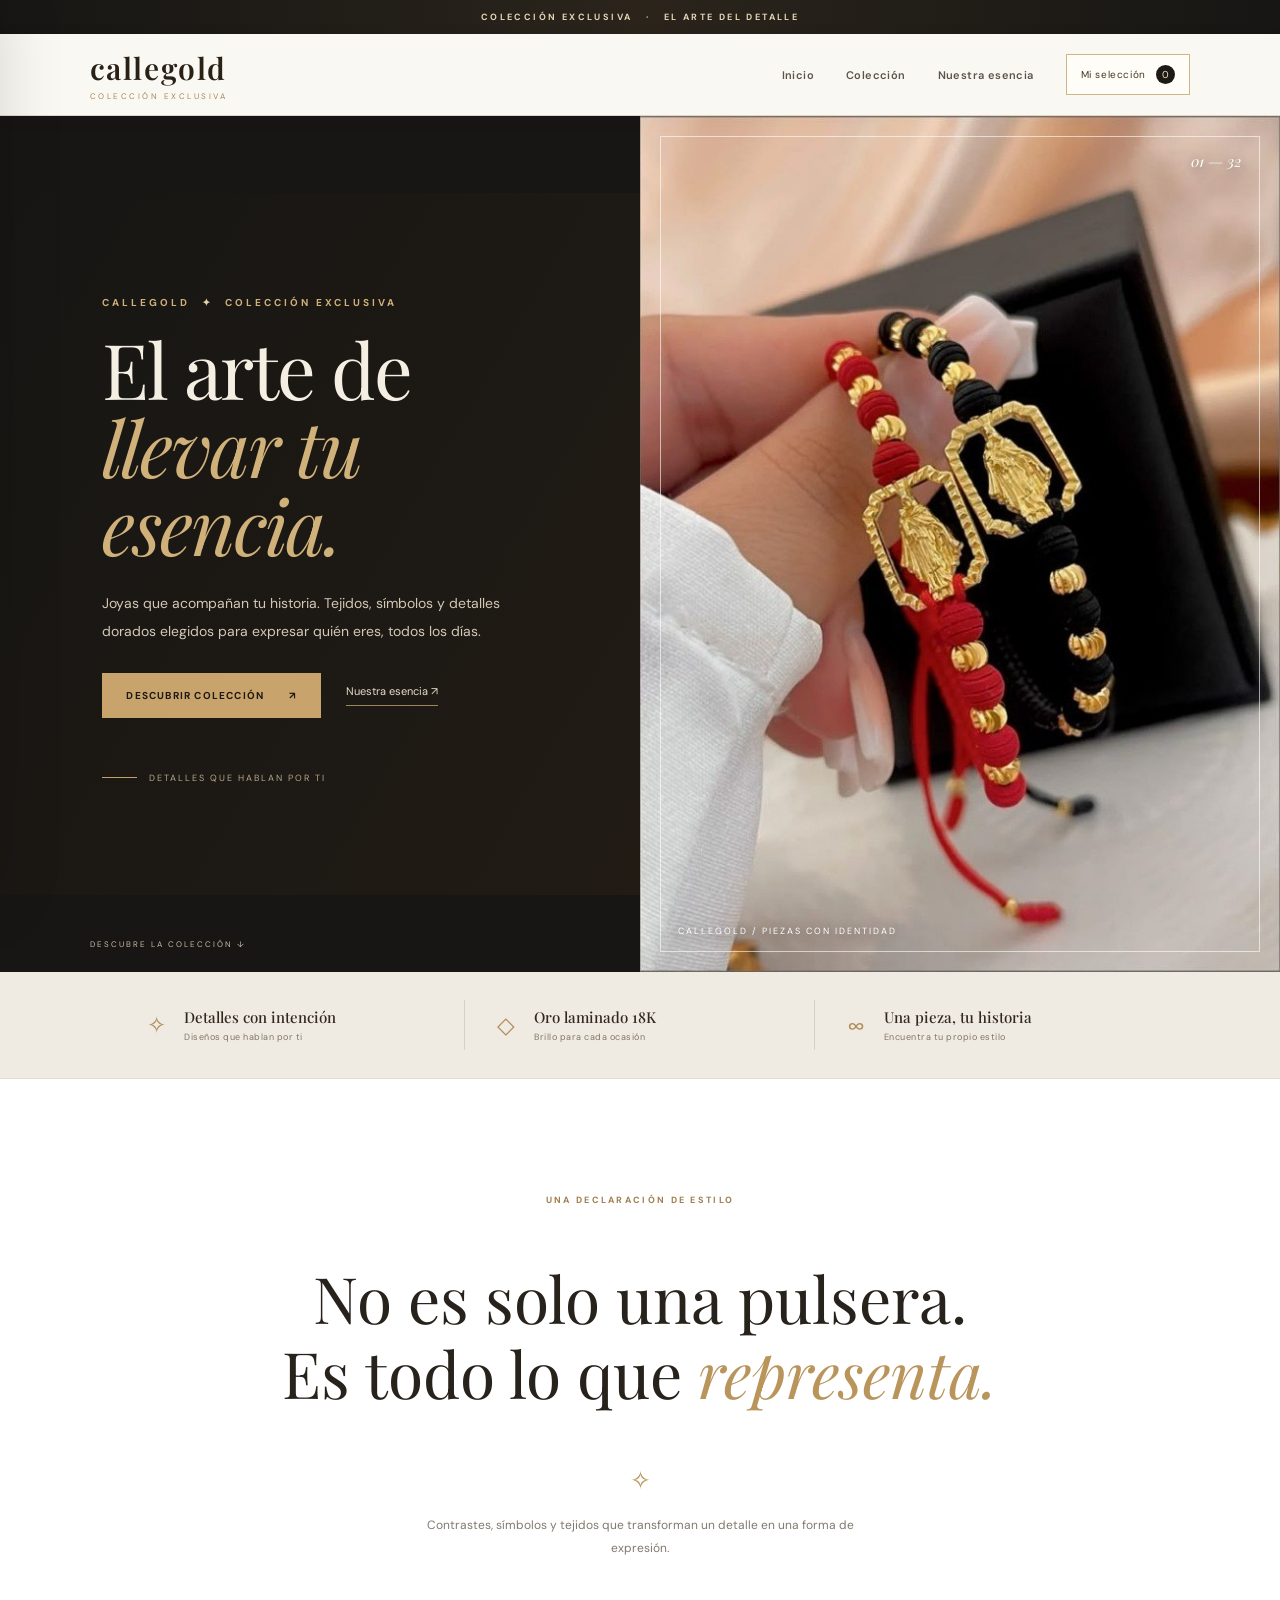
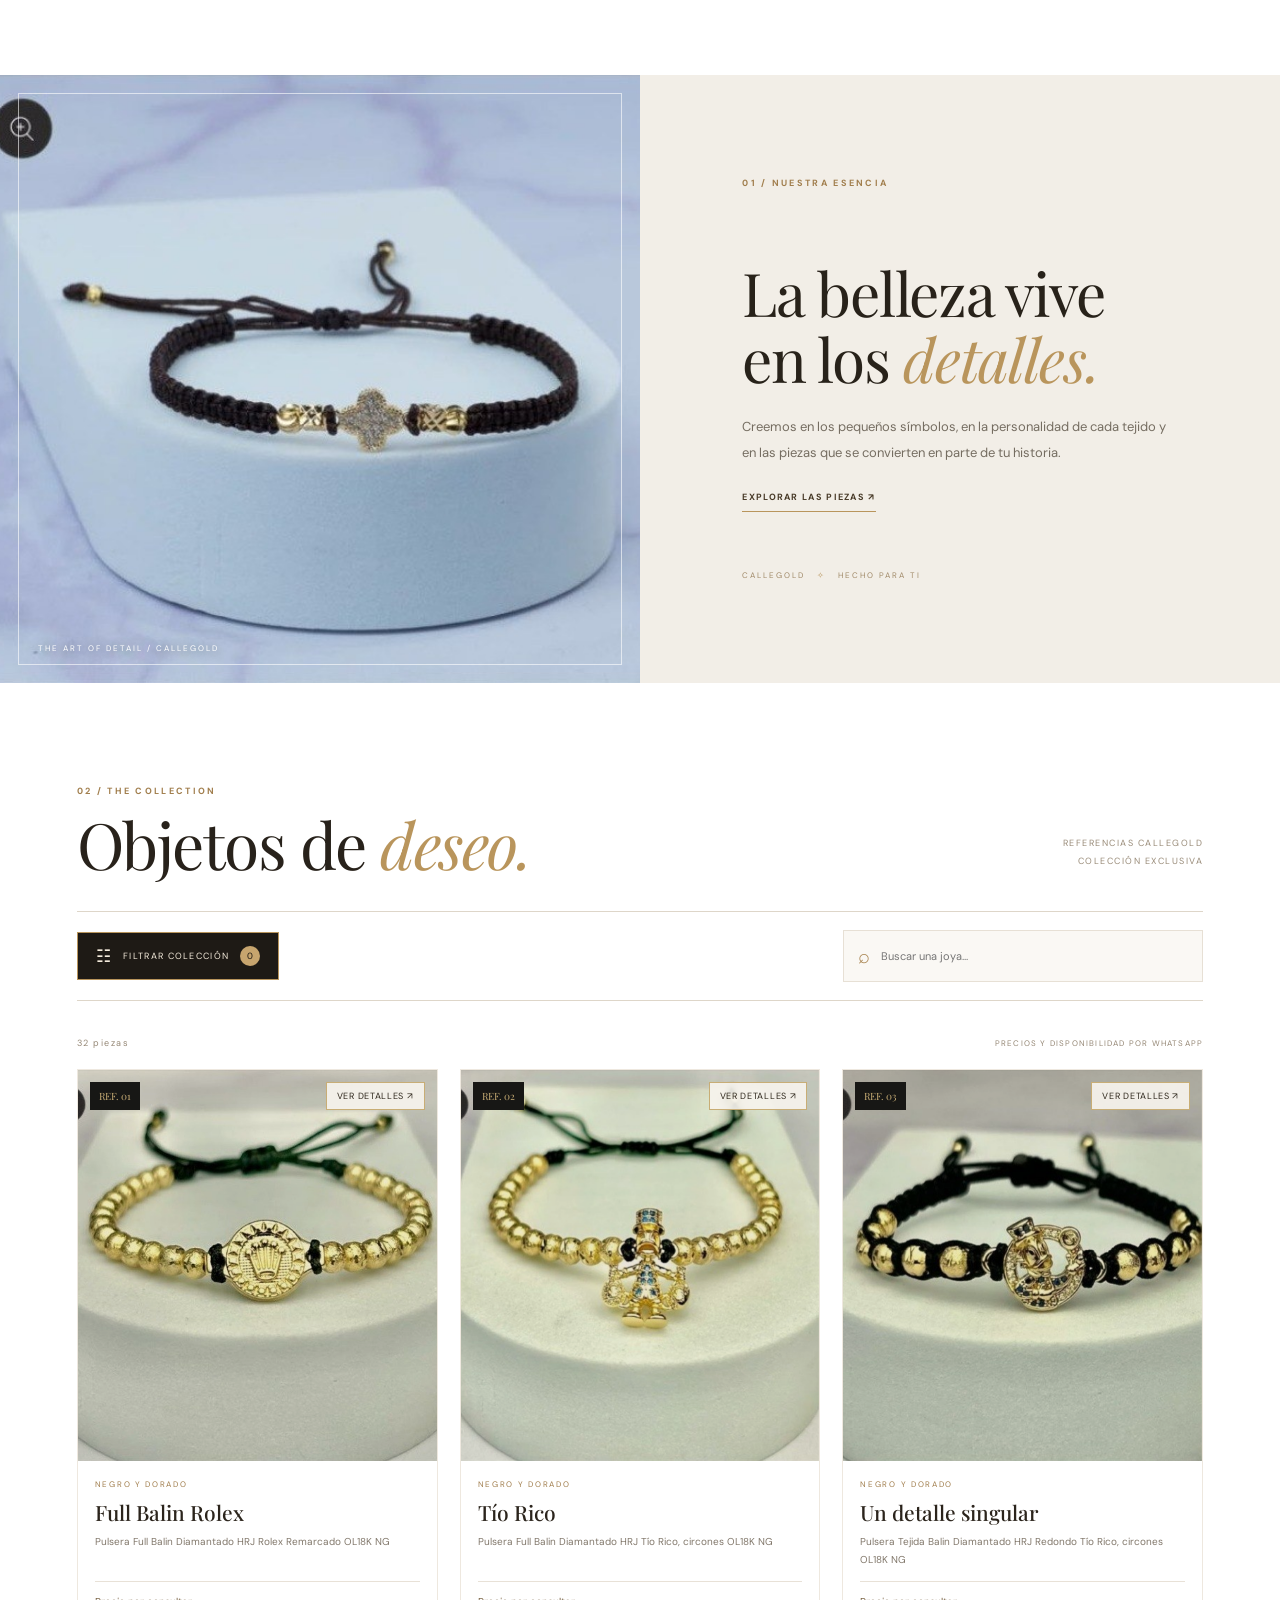
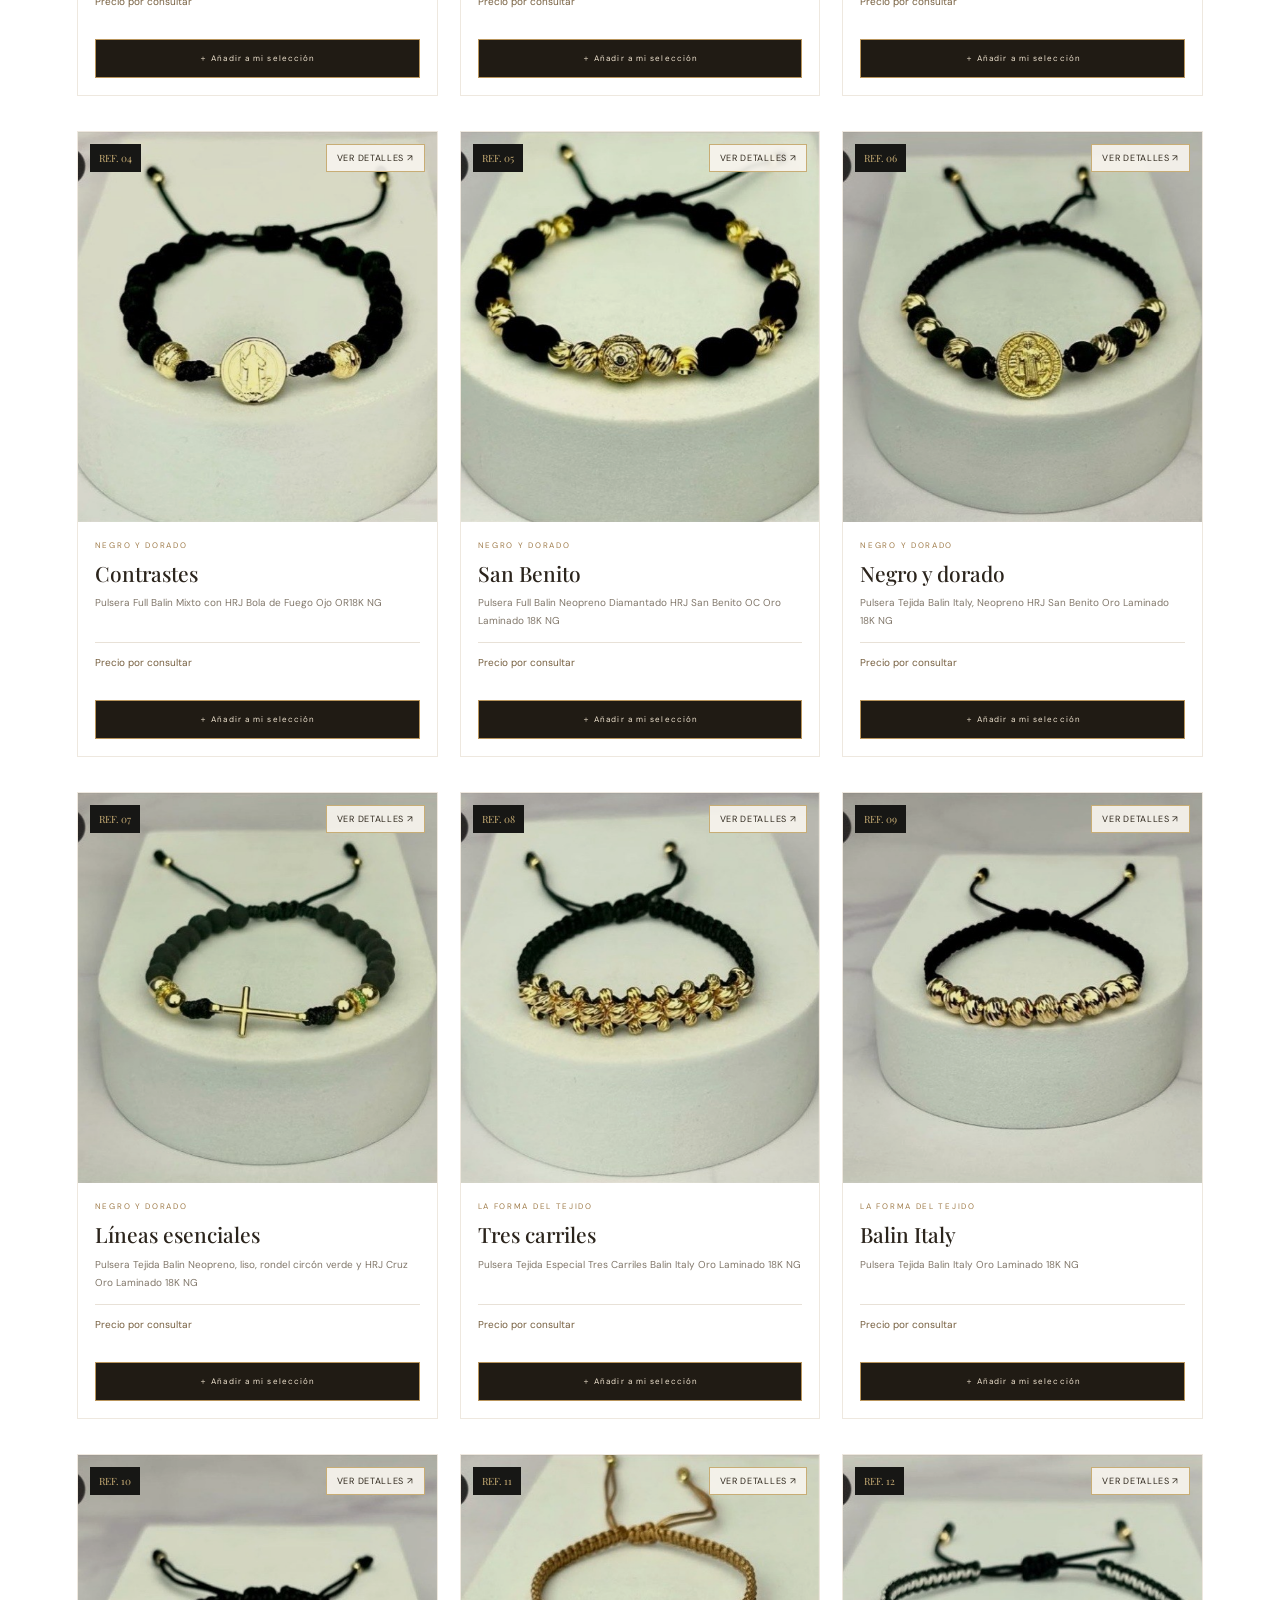
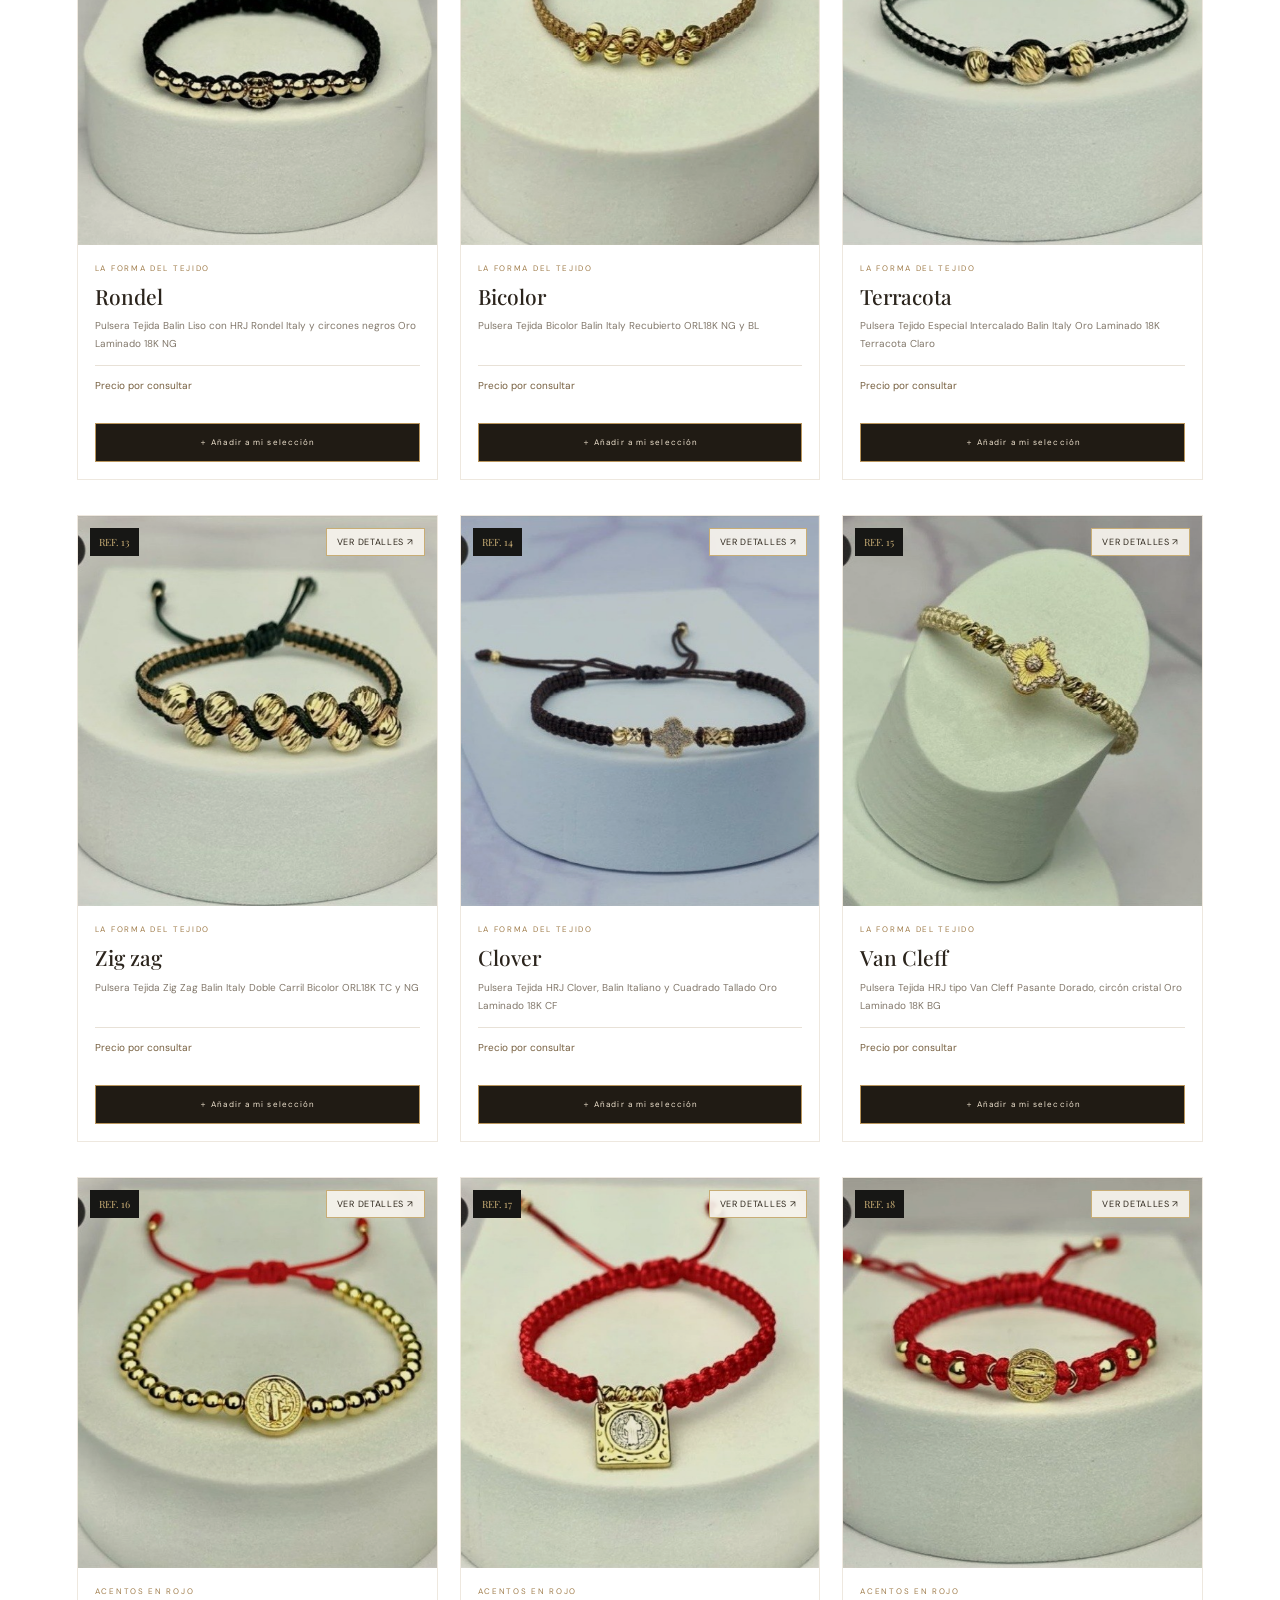
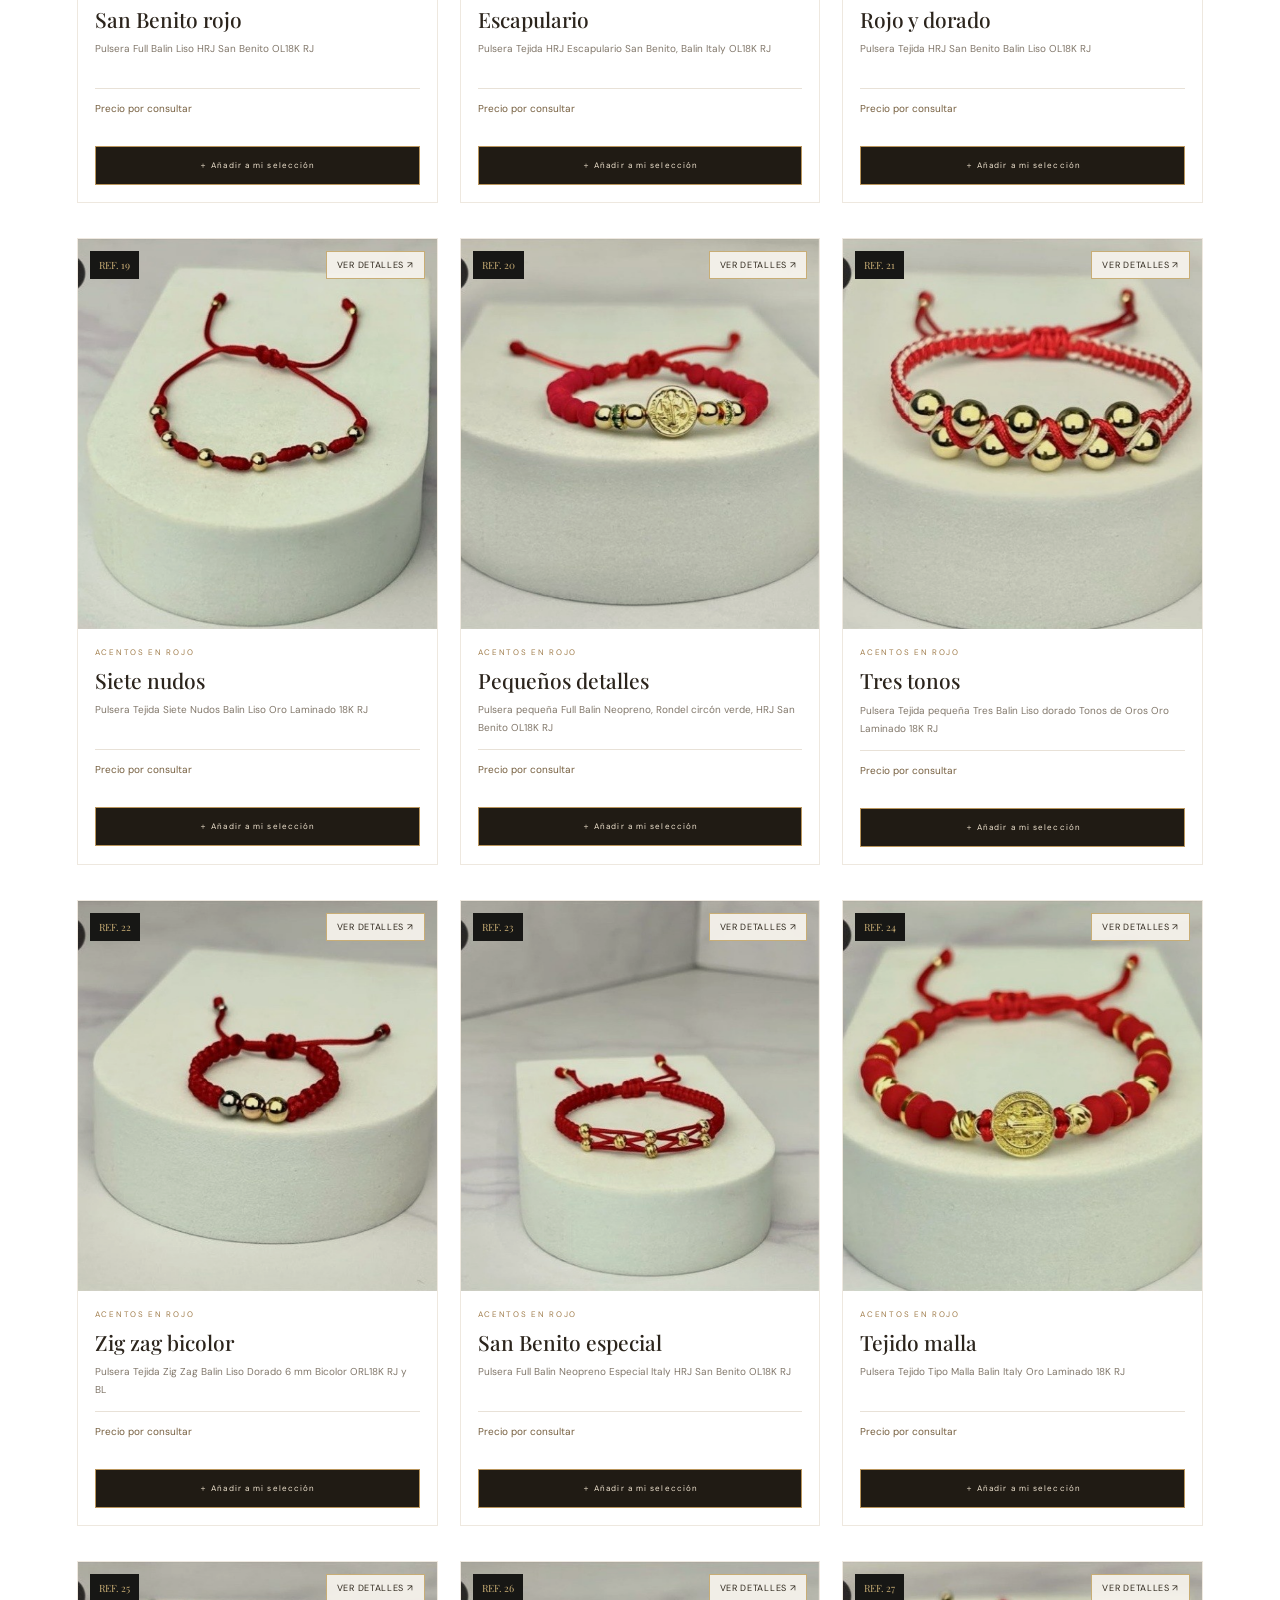
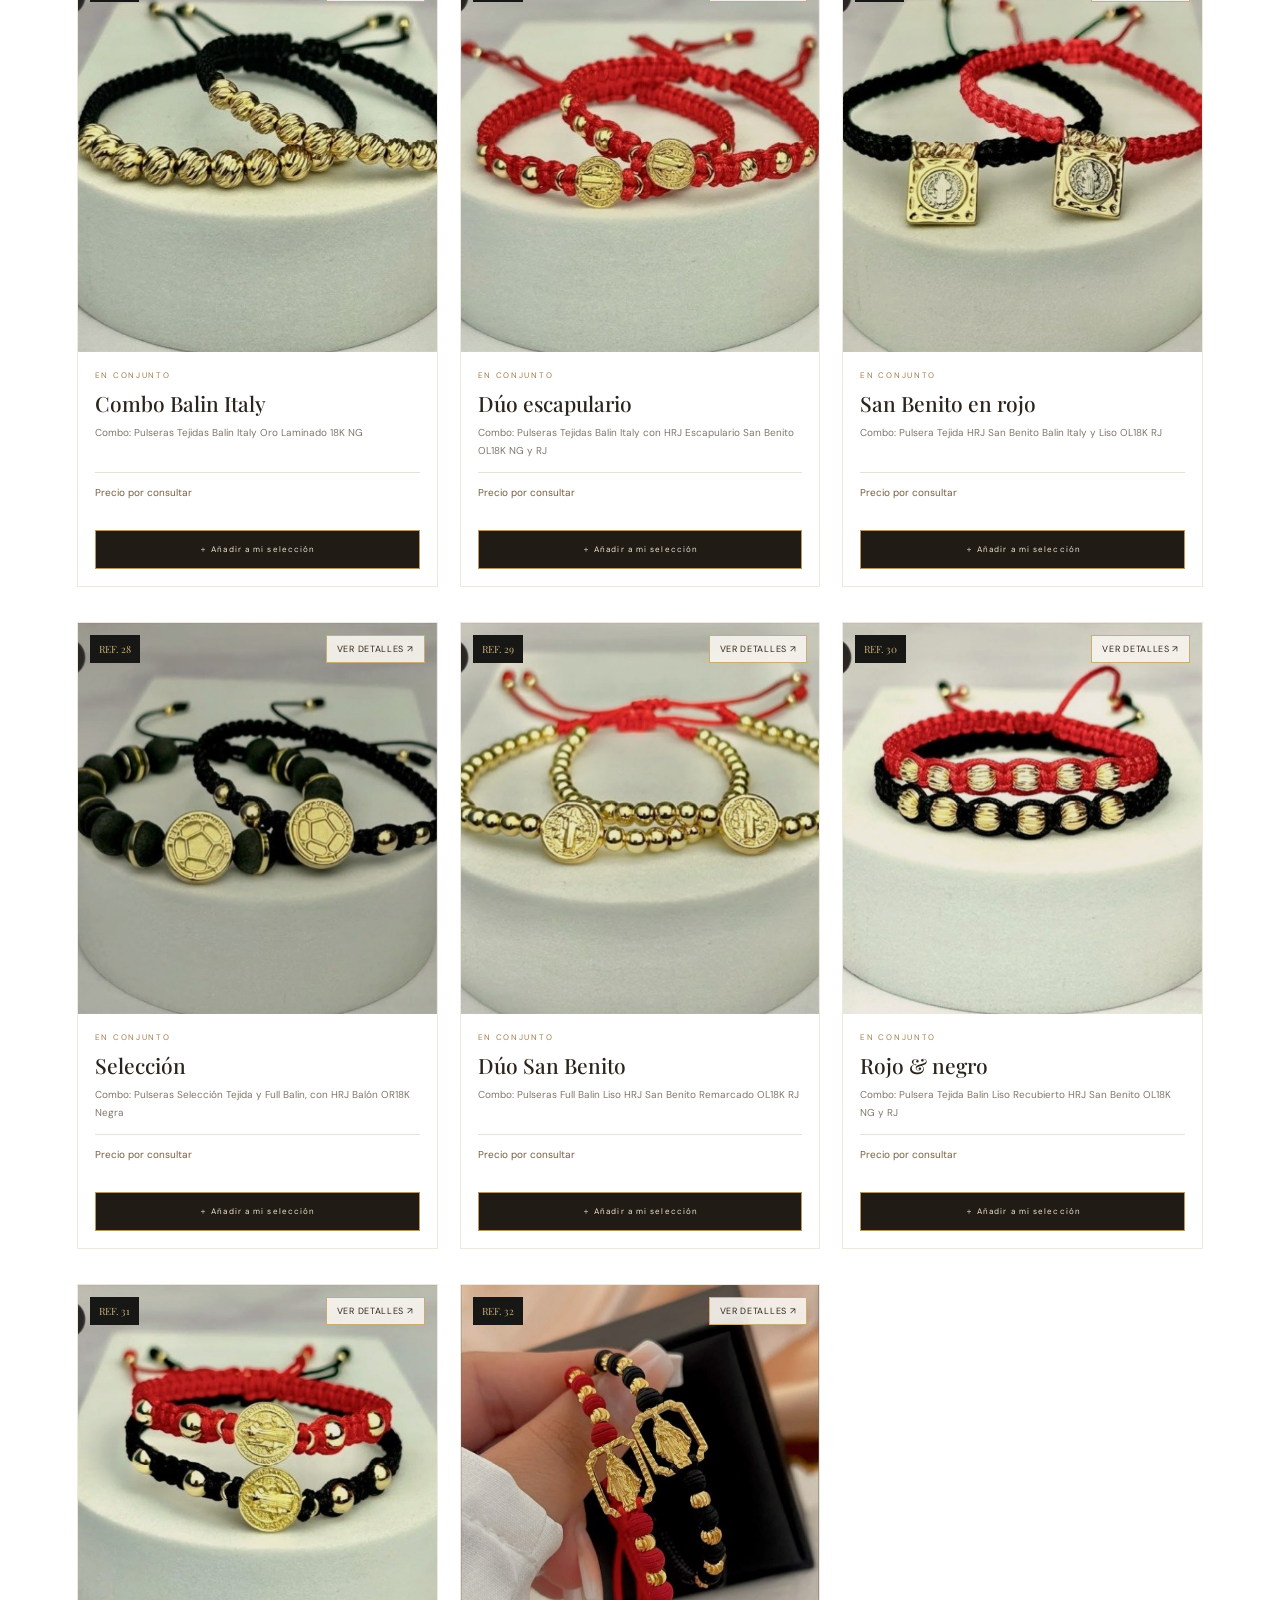
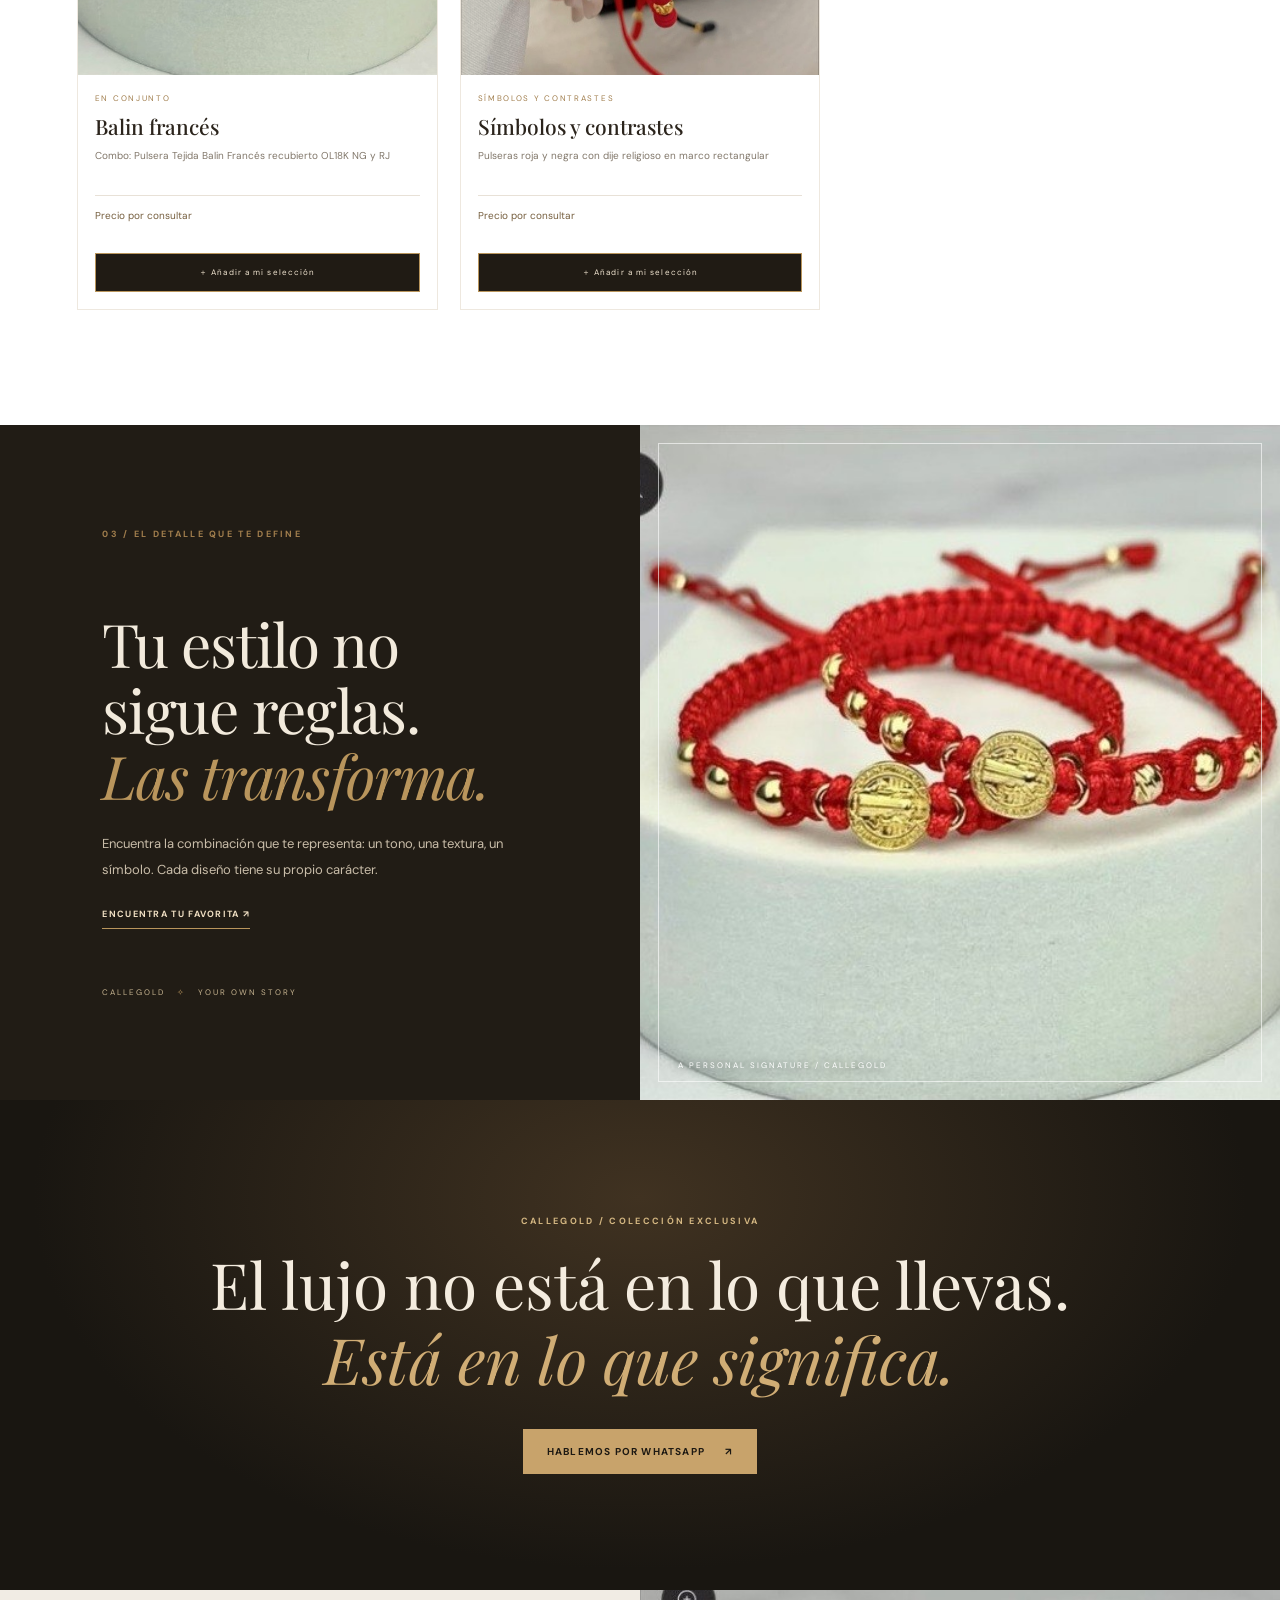
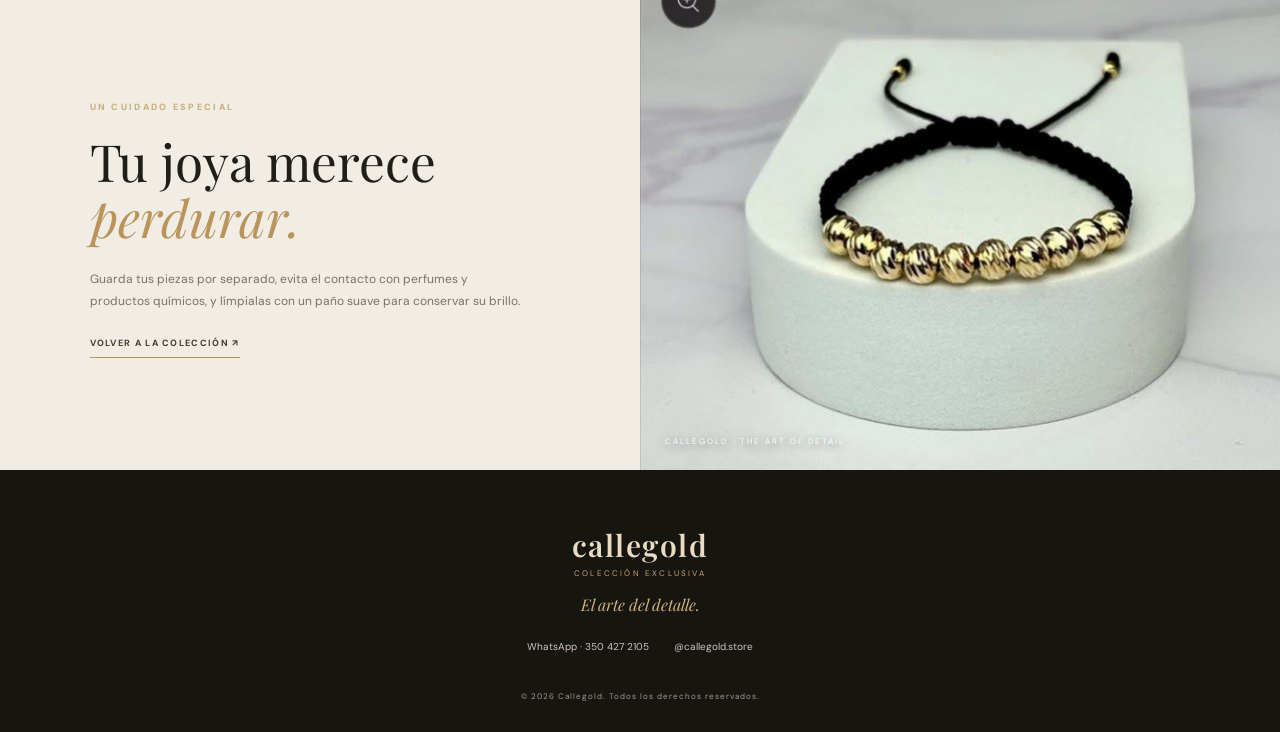
==== index.html @ 70c50853 "Add expandable jewelry filter drawer to Callegold editorial catalog" ====
<!doctype html><html lang="es"><head><meta charset="utf-8"><meta name="viewport" content="width=device-width,initial-scale=1"><meta name="description" content="Callegold: joyas, pulseras y detalles en oro laminado 18K que expresan tu identidad."><meta name="theme-color" content="#171715">
<link rel="icon" type="image/x-icon" href="assets/favicon.ico">
<link rel="icon" type="image/png" sizes="512x512" href="assets/favicon.png">
<link rel="apple-touch-icon" href="assets/favicon.png"><title>Callegold | Joyas que cuentan tu historia</title><link rel="preconnect" href="https://fonts.googleapis.com"><link rel="preconnect" href="https://fonts.gstatic.com" crossorigin><link href="https://fonts.googleapis.com/css2?family=DM+Sans:wght@400;500;600;700&family=Playfair+Display:wght@400;500;600;700&display=swap" rel="stylesheet"><link rel="stylesheet" href="css/styles.css"><link rel="stylesheet" href="css/responsive.css"></head><body><div class="announcement">COLECCIÓN EXCLUSIVA <span>·</span> EL ARTE DEL DETALLE</div><header class="header"><a class="brand" href="#inicio"><b>callegold</b><small>COLECCIÓN EXCLUSIVA</small></a><button class="menu-toggle" id="menuToggle" aria-label="Abrir menú">☰</button><nav id="nav"><a href="#inicio">Inicio</a><a href="#coleccion">Colección</a><a href="#nosotros">Nuestra esencia</a><button id="cartOpen">Mi selección <span id="cartCount">0</span></button></nav></header><main>
<section class="hero cinematic-hero" id="inicio">
  <div class="hero-copy">
    <p class="eyebrow">CALLEGOLD <span>✦</span> COLECCIÓN EXCLUSIVA</p>
    <h1>El arte de<br><em>llevar tu esencia.</em></h1>
    <p class="lead">Joyas que acompañan tu historia. Tejidos, símbolos y detalles dorados elegidos para expresar quién eres, todos los días.</p>
    <div class="hero-actions">
      <a class="gold-button" href="#coleccion">DESCUBRIR COLECCIÓN <span>↗</span></a>
      <a class="hero-secondary-link" href="#nosotros">Nuestra esencia ↗</a>
    </div>
    <p class="hero-note"><span class="tiny-line"></span> DETALLES QUE HABLAN POR TI</p>
  </div>
  <div class="hero-media cinematic-media">
    <img src="assets/products/hero.jpeg" alt="Selección de pulseras Callegold en tonos rojos, negros y dorados">
    <span class="hero-media-caption">CALLEGOLD / PIEZAS CON IDENTIDAD</span>
    <span class="hero-index">01 — 32</span>
  </div>
  <a href="#confianza" class="hero-scroll">DESCUBRE LA COLECCIÓN ↓</a>
</section>

<section class="trust-strip" id="confianza">
  <div><span class="trust-symbol">✧</span><strong>Detalles con intención</strong><span>Diseños que hablan por ti</span></div>
  <div><span class="trust-symbol">◇</span><strong>Oro laminado 18K</strong><span>Brillo para cada ocasión</span></div>
  <div><span class="trust-symbol">∞</span><strong>Una pieza, tu historia</strong><span>Encuentra tu propio estilo</span></div>
</section>

<section class="intro-manifesto" id="nosotros">
  <p class="eyebrow">UNA DECLARACIÓN DE ESTILO</p>
  <h2>No es solo una pulsera.<br>Es todo lo que <em>representa.</em></h2>
  <div class="intro-ornament">✧</div>
  <p>Contrastes, símbolos y tejidos que transforman un detalle en una forma de expresión.</p>
</section>

<section class="editorial editorial-first">
  <div class="editorial-image cinematic-media">
    <img src="assets/products/ref-14.jpeg" alt="Detalle de una pulsera Callegold con diseño dorado">
    <span class="editorial-caption">THE ART OF DETAIL / CALLEGOLD</span>
  </div>
  <div class="editorial-copy">
    <p class="eyebrow">01 / NUESTRA ESENCIA</p>
    <h2>La belleza vive<br>en los <em>detalles.</em></h2>
    <p>Creemos en los pequeños símbolos, en la personalidad de cada tejido y en las piezas que se convierten en parte de tu historia.</p>
    <a href="#coleccion" class="text-link">EXPLORAR LAS PIEZAS <span>↗</span></a>
    <div class="editorial-signature">CALLEGOLD <span>✧</span> HECHO PARA TI</div>
  </div>
</section>

<section class="catalog" id="coleccion">
  <div class="section-head">
    <div><p class="eyebrow">02 / THE COLLECTION</p><h2>Objetos de <em>deseo.</em></h2></div>
    <p>REFERENCIAS CALLEGOLD<br>COLECCIÓN EXCLUSIVA</p>
  </div>
  <div class="catalog-toolbar">
    <button class="filter-toggle" id="filterToggle" type="button" aria-expanded="false" aria-controls="categorySidebar">
      <span class="filter-toggle-icon">☷</span> Filtrar colección <span class="filter-toggle-count" id="activeFilterCount">0</span>
    </button>
    <label class="search-wrap"><span>⌕</span><input id="searchInput" type="search" placeholder="Buscar una joya..." aria-label="Buscar productos"></label>
  </div>
  <div class="catalog-secondary">
    <span id="resultsCount">32 piezas</span>
    <div class="secondary-actions">
      <span class="catalog-note">PRECIOS Y DISPONIBILIDAD POR WHATSAPP</span>
    </div>
  </div>
  <div class="grid" id="productGrid"></div>
  <p id="emptyState" hidden>No encontramos piezas con esa búsqueda.</p>

  <div class="filter-backdrop" id="filterBackdrop"></div>
  <aside class="category-sidebar filter-drawer" id="categorySidebar" aria-label="Filtros de productos" aria-hidden="true">
    <div class="sidebar-heading"><div><small>CALLEGOLD · CATÁLOGO</small><span>Encuentra tu joya</span></div><button class="filter-close" id="filterClose" type="button" aria-label="Cerrar filtros">×</button></div>
    <p class="sidebar-label">TIPO DE JOYA</p>
    <div id="typeFilters" class="filters type-filters"></div>
    <div class="sidebar-divider"></div>
    <p class="sidebar-label">COLECCIONES</p>
    <div id="filters" class="filters"></div>
    <button class="clear-filters" id="clearFilters" type="button">Limpiar filtros</button>
  </aside>
</section>

<section class="editorial editorial-reverse">
  <div class="editorial-copy">
    <p class="eyebrow">03 / EL DETALLE QUE TE DEFINE</p>
    <h2>Tu estilo no sigue reglas.<br><em>Las transforma.</em></h2>
    <p>Encuentra la combinación que te representa: un tono, una textura, un símbolo. Cada diseño tiene su propio carácter.</p>
    <a href="#coleccion" class="text-link">ENCUENTRA TU FAVORITA <span>↗</span></a>
    <div class="editorial-signature">CALLEGOLD <span>✧</span> YOUR OWN STORY</div>
  </div>
  <div class="editorial-image cinematic-media">
    <img src="assets/products/ref-26.jpeg" alt="Conjunto de pulseras Callegold en tonos dorados y rojos">
    <span class="editorial-caption">A PERSONAL SIGNATURE / CALLEGOLD</span>
  </div>
</section>

<section class="brand-statement">
  <p class="eyebrow">CALLEGOLD / COLECCIÓN EXCLUSIVA</p>
  <h2>El lujo no está en lo que llevas.<br><em>Está en lo que significa.</em></h2>
  <a href="https://wa.me/573504272105?text=Hola%20Callegold%2C%20quiero%20conocer%20la%20colecci%C3%B3n." class="gold-button" target="_blank" rel="noopener">HABLEMOS POR WHATSAPP <span>↗</span></a>
</section>

<section class="care-section">
  <div>
    <p class="eyebrow">UN CUIDADO ESPECIAL</p>
    <h2>Tu joya merece<br><em>perdurar.</em></h2>
    <p>Guarda tus piezas por separado, evita el contacto con perfumes y productos químicos, y límpialas con un paño suave para conservar su brillo.</p>
    <a href="#coleccion" class="text-link">VOLVER A LA COLECCIÓN ↗</a>
  </div>
  <div class="care-visual"><img src="assets/products/ref-09.jpeg" alt="Detalle de tejido de una pulsera dorada Callegold"><span>CALLEGOLD · THE ART OF DETAIL</span></div>
</section>
</main><footer><a class="brand" href="#inicio"><b>callegold</b><small>COLECCIÓN EXCLUSIVA</small></a><p>El arte del detalle.</p><div><a href="https://wa.me/573504272105" target="_blank" rel="noopener">WhatsApp · 350 427 2105</a><a href="https://instagram.com/callegold.store" target="_blank" rel="noopener">@callegold.store</a></div><small>© <span id="year"></span> Callegold. Todos los derechos reservados.</small></footer><div class="shade" id="shade"></div><aside class="drawer" id="drawer" aria-label="Mi selección"><div class="drawer-head"><div><p class="eyebrow">CALLEGOLD</p><h2>Mi selección</h2></div><button id="cartClose" aria-label="Cerrar">×</button></div><div id="cartItems" class="cart-items"><p class="cart-empty">Tu selección está esperando por ti.</p></div><div class="drawer-foot"><p>El precio y la disponibilidad se confirman por WhatsApp.</p><button class="gold-button" id="checkout">Consultar pedido por WhatsApp ↗</button><button class="clear" id="clearCart">Vaciar selección</button></div></aside><div class="product-modal" id="productModal" aria-hidden="true" role="dialog" aria-modal="true" aria-labelledby="modalProductName">
  <div class="product-modal-backdrop" data-modal-close></div>
  <section class="product-modal-panel">
    <button class="product-modal-close" id="modalClose" aria-label="Cerrar ficha">×</button>
    <div class="product-modal-image"><img id="modalProductImage" src="" alt=""></div>
    <div class="product-modal-info">
      <p class="eyebrow" id="modalProductCategory">CALLEGOLD</p>
      <span class="modal-reference" id="modalProductRef">REF. 01</span>
      <h2 id="modalProductName">Producto</h2>
      <p class="modal-description" id="modalProductDescription"></p>
      <p class="modal-price">Precio y disponibilidad por consultar</p>
      <p class="modal-help">Escríbenos por WhatsApp para confirmar disponibilidad, precio y detalles de esta pieza.</p>
      <a class="gold-button modal-whatsapp" id="modalWhatsApp" href="#" target="_blank" rel="noopener">Consultar por WhatsApp ↗</a>
      <button class="modal-add-cart" id="modalAddCart">＋ Agregar a mi selección</button>
    </div>
  </section>
</div>
<div class="toast" id="toast" role="status"></div>

<script src="https://cdn.jsdelivr.net/npm/@supabase/supabase-js@2"></script>
<script src="js/supabase.js"></script>
<script src="js/products.js"></script>
<script src="js/cart.js"></script>
<script src="js/main.js"></script>

</body>
</html>
---- css/styles.css ----
*{box-sizing:border-box}html{scroll-behavior:smooth;scroll-padding-top:90px}body{margin:0;background:#f7f4ed;color:#201f1b;font-family:"DM Sans",Arial,sans-serif}a{color:inherit;text-decoration:none}button,input{font:inherit}.announcement{background:#c8ad75;color:#201d17;text-align:center;padding:8px;font-size:9px;letter-spacing:2px;font-weight:700}.announcement span{padding:0 9px}.header{height:84px;background:#171715;color:#eee9df;display:flex;align-items:center;justify-content:space-between;padding:0 8%;position:sticky;top:0;z-index:10;border-bottom:1px solid #594b30}.brand{display:flex;flex-direction:column;align-items:center;gap:3px}.brand b{font:600 31px "Playfair Display",Georgia,serif;color:#e1d0a7;letter-spacing:1px}.brand small{font-size:7px;letter-spacing:2px;color:#c8ad75}.header nav{display:flex;align-items:center;gap:32px;font-size:11px;letter-spacing:1px}.header nav a{color:#d9d4c9}.header nav a:hover{color:#c8ad75}.header nav button{background:none;border:1px solid #c8ad75;color:#e1d0a7;padding:10px 14px;cursor:pointer}.header nav button span{display:inline-grid;place-items:center;background:#c8ad75;color:#171715;border-radius:50%;width:19px;height:19px;margin-left:7px}.menu-toggle{display:none}.hero{background:#171715;color:#eee9df;display:grid;grid-template-columns:1fr 1fr;gap:7%;align-items:center;padding:75px 11%;min-height:580px}.hero-copy{max-width:500px}.eyebrow{font-size:9px;letter-spacing:2.3px;color:#c8ad75;font-weight:700;margin:0 0 20px}.hero h1,.banner h2{font:500 clamp(48px,6vw,76px)/1.08 "Playfair Display",Georgia,serif;letter-spacing:-1.5px;margin:0 0 24px}.hero h1 em,.banner h2 em{color:#c8ad75;font-weight:400}.lead{font-size:14px;line-height:1.9;color:#bdb8ad;max-width:430px;margin-bottom:30px}.gold-button{display:inline-block;background:#c8ad75;color:#211e18;padding:15px 22px;border:0;font-size:10px;letter-spacing:1px;text-transform:uppercase;font-weight:700;cursor:pointer}.gold-button:hover{background:#e1d0a7}.hero-note{margin-top:55px;font-size:8px;letter-spacing:2px;color:#aaa396}.hero-image{height:410px;border:1px solid #c8ad75;padding:12px;position:relative}.hero-image:after{content:"";position:absolute;inset:22px -17px -17px 22px;border:1px solid #76633e;z-index:0}.hero-image img{width:100%;height:100%;object-fit:cover;position:relative;z-index:1}.intro{background:#e6dfd2;padding:28px 11%;display:flex;justify-content:space-between;align-items:center;color:#373229}.intro strong{font:italic 20px "Playfair Display",Georgia,serif;font-weight:400}.intro span{font-size:10px;color:#766d5c}.catalog{padding:90px 8% 105px;max-width:1600px;margin:auto}.section-head{display:flex;justify-content:space-between;align-items:end;margin-bottom:38px}.section-head .eyebrow{color:#9b8150;margin-bottom:12px}.section-head h2{font:500 clamp(37px,4vw,53px) "Playfair Display",Georgia,serif;margin:0}.section-head h2 span{color:#b99b5e}.section-head>p{font-size:12px;line-height:1.8;color:#777064;max-width:270px}.tools{border-top:1px solid #d8d0c2;border-bottom:1px solid #d8d0c2;padding:17px 0;display:flex;flex-direction:column;gap:15px}.tools input{border:0;border-bottom:1px solid #b9ae9a;background:transparent;padding:10px 0;outline:0;max-width:330px;font-size:12px}.filters{display:flex;flex-wrap:wrap;gap:7px}.filter{background:none;border:1px solid #d5cbbb;color:#645c4f;padding:9px 12px;font-size:9px;cursor:pointer}.filter.active,.filter:hover{background:#171715;border-color:#171715;color:#e1d0a7}.result-line{display:flex;justify-content:space-between;color:#8c8375;font-size:8px;letter-spacing:1.2px;padding:20px 0}.grid{display:grid;grid-template-columns:repeat(4,minmax(0,1fr));gap:35px 20px}.card{min-width:0}.photo{aspect-ratio:1/1.05;background:#e8e3d9;position:relative;overflow:hidden}.photo img{width:100%;height:100%;object-fit:cover;mix-blend-mode:multiply;transition:transform .5s}.card:hover .photo img{transform:scale(1.05)}.ref{position:absolute;top:12px;left:12px;background:#171715;color:#c8ad75;padding:7px 9px;font:10px "Playfair Display",serif}.add{position:absolute;bottom:12px;left:12px;right:12px;background:#171715ed;color:#e1d0a7;border:1px solid #c8ad75;padding:12px;font-size:9px;letter-spacing:1px;cursor:pointer}.info{padding:15px 2px}.category{font-size:8px;letter-spacing:1.2px;text-transform:uppercase;color:#a18755;margin:0 0 8px}.info h3{font:500 19px "Playfair Display",Georgia,serif;margin:0 0 7px}.description{font-size:10px;line-height:1.6;color:#81796d;min-height:34px;margin:0 0 12px}.price{border-top:1px solid #ddd5c8;padding-top:11px;color:#766b57;font-size:9px}.banner{background:#171715;color:#eee9df;padding:65px 11%;display:flex;justify-content:space-between;align-items:center;gap:25px}.banner h2{font-size:60px;margin:0}.outline-button{border:1px solid #c8ad75;color:#e1d0a7;padding:15px 20px;font-size:10px;letter-spacing:1px;text-transform:uppercase}footer{background:#11110f;color:#aaa396;text-align:center;padding:45px 20px 25px}footer .brand{margin:auto}footer p{font:italic 16px "Playfair Display",serif;color:#c8ad75}footer div{display:flex;justify-content:center;gap:25px;font-size:10px;margin:20px}footer>small{font-size:8px;letter-spacing:1px}.shade{position:fixed;inset:0;background:#0009;z-index:30;opacity:0;visibility:hidden;transition:.25s}.shade.open{opacity:1;visibility:visible}.drawer{position:fixed;z-index:31;right:0;top:0;height:100%;width:min(430px,100%);background:#f7f4ed;padding:26px;display:flex;flex-direction:column;transform:translateX(100%);transition:.3s}.drawer.open{transform:translateX(0)}.drawer-head{display:flex;justify-content:space-between;border-bottom:1px solid #d9d0c1;padding-bottom:17px}.drawer-head h2{font:30px "Playfair Display",serif;margin:0}.drawer-head .eyebrow{margin-bottom:7px}.drawer-head button{border:0;background:none;font-size:28px;cursor:pointer}.cart-items{flex:1;overflow:auto}.cart-empty{text-align:center;padding:40px;color:#8b8274;font:italic 17px "Playfair Display",serif}.cart-row{display:grid;grid-template-columns:65px 1fr auto;gap:12px;align-items:center;padding:13px 0;border-bottom:1px solid #e0d8cb}.cart-row img{width:65px;height:68px;object-fit:cover}.cart-row h3{font:16px "Playfair Display",serif;margin:0 0 5px}.cart-row p{font-size:9px;color:#81796d;margin:0}.cart-row button{border:0;background:none;color:#8c7041;cursor:pointer;font-size:10px}.drawer-foot{border-top:1px solid #d9d0c1;padding-top:15px}.drawer-foot p{font-size:10px;color:#776e61;line-height:1.6}.drawer-foot .gold-button{width:100%}.clear{width:100%;padding:13px;border:0;background:none;color:#857a69;font-size:10px;cursor:pointer}.toast{position:fixed;z-index:50;bottom:24px;left:50%;transform:translate(-50%,10px);opacity:0;background:#171715;color:#e1d0a7;border:1px solid #c8ad75;padding:12px 20px;font-size:11px;transition:.2s;pointer-events:none}.toast.show{opacity:1;transform:translate(-50%,0)}

/* Ficha ampliada de producto */
.card{position:relative}.product-card-open{display:block;width:100%;padding:0;text-align:left;border:0;background:transparent;color:inherit;cursor:pointer}.product-card-open .info{padding-bottom:12px}.view-product{position:absolute;right:12px;top:12px;padding:7px 10px;background:#f7f4edeb;color:#30291e;font-size:9px;letter-spacing:.7px;text-transform:uppercase;border:1px solid #c8ad75}.card>.add{position:relative;left:auto;right:auto;bottom:auto;width:calc(100% - 4px);margin:0 2px 12px;opacity:1;transform:none}
.product-modal{position:fixed;inset:0;z-index:70;display:flex;align-items:center;justify-content:center;padding:24px;opacity:0;visibility:hidden;transition:opacity .25s,visibility .25s}.product-modal.open{opacity:1;visibility:visible}.product-modal-backdrop{position:absolute;inset:0;background:rgba(0,0,0,.78);backdrop-filter:blur(4px)}.product-modal-panel{position:relative;z-index:1;width:min(900px,100%);max-height:calc(100vh - 48px);overflow:auto;background:#f7f4ed;display:grid;grid-template-columns:1.05fr .95fr;box-shadow:0 24px 80px #0008;animation:modalIn .25s ease}.product-modal-close{position:absolute;right:14px;top:10px;z-index:3;border:0;background:#171715;color:#e1d0a7;width:38px;height:38px;font-size:27px;cursor:pointer}.product-modal-image{background:#e8e3d9;min-height:480px;display:flex;align-items:center;justify-content:center;padding:28px}.product-modal-image img{width:100%;height:100%;max-height:580px;object-fit:contain;mix-blend-mode:multiply}.product-modal-info{padding:62px 42px 42px;display:flex;flex-direction:column;align-items:flex-start}.product-modal-info .eyebrow{margin-bottom:18px}.modal-reference{font-size:9px;letter-spacing:1.5px;color:#9a7d49;border:1px solid #d8c9ac;padding:8px 10px}.product-modal-info h2{font:500 clamp(30px,4vw,43px)/1.12 "Playfair Display",Georgia,serif;margin:22px 0 14px;color:#201f1b}.modal-description{font-size:12px;line-height:1.85;color:#766e62;margin:0 0 19px}.modal-price{width:100%;border-top:1px solid #ddd5c8;border-bottom:1px solid #ddd5c8;padding:15px 0;font-size:11px;color:#7d6947}.modal-help{font-size:11px;line-height:1.75;color:#766e62;margin:8px 0 23px}.modal-whatsapp{width:100%;text-align:center}.modal-add-cart{width:100%;margin-top:12px;padding:13px;border:1px solid #b99b5e;background:transparent;color:#4e412c;font-size:10px;letter-spacing:.7px;text-transform:uppercase;cursor:pointer}.modal-add-cart:hover{background:#eee7d9}body.modal-open{overflow:hidden}@keyframes modalIn{from{transform:translateY(12px) scale(.985);opacity:0}to{transform:translateY(0) scale(1);opacity:1}}


/* CALLEGOLD · refinamiento editorial y filtros laterales */
:root{--cg-ink:#211d18;--cg-gold:#b9955c;--cg-cream:#faf8f4;--cg-line:#e8e0d5}
body{background:var(--cg-cream);color:var(--cg-ink);font-family:"DM Sans",Arial,sans-serif}
.announcement{background:#171510;color:#eadac2;padding:10px 16px;letter-spacing:2.2px;font-size:9px}
.header{height:88px;padding:0 clamp(22px,6vw,100px);background:rgba(250,248,243,.97);border-bottom:1px solid var(--cg-line);box-shadow:0 2px 20px #25191008;backdrop-filter:blur(16px)}
.brand b{font-size:30px;color:#292116;letter-spacing:1.5px}.brand small{color:#a98551;font-size:8px;letter-spacing:2.2px}
.header nav{gap:clamp(15px,2.6vw,38px)}.header nav a{font-size:11px;font-weight:600;color:#5b544b;letter-spacing:.35px}
.header nav a:hover{color:#a27d43}.header nav button{border-color:#cfb587;color:#463821;background:#fffdf8;font-size:10px;letter-spacing:.6px}.header nav button span{background:#1d1a16;color:#f2dfbf}
.hero{padding:0;gap:0;min-height:clamp(520px,72vh,710px);grid-template-columns:1fr 1fr;background:#211b15}
.hero-copy{max-width:none;padding:clamp(48px,7vw,112px);background:linear-gradient(115deg,#171510,#282116);justify-content:center}
.hero .eyebrow{color:#d3b37d;font-size:10px;letter-spacing:2.8px}.hero h1{font:400 clamp(48px,5.4vw,82px)/1.03 "Playfair Display",Georgia,serif;letter-spacing:-1.8px}.hero h1 em{color:#d6b681;font-style:italic}
.lead{color:#e0d8ca;max-width:450px;font-size:14px;line-height:2}.gold-button{background:#c8a36b;color:#1d1913;padding:16px 24px;font-size:10px;letter-spacing:1.2px;transition:transform .22s,background .22s}.gold-button:hover{background:#ddc18f;transform:translateY(-2px)}
.hero-note{color:#c9b99f;letter-spacing:2px;margin-top:48px}.hero-image{height:100%;min-height:clamp(520px,72vh,710px);border:0;padding:0;background:#ded5c8;overflow:hidden}.hero-image:after{inset:18px;border:1px solid #fff9;z-index:2}.hero-image img{object-fit:cover;mix-blend-mode:normal}
.intro{background:#eee7dc;padding:30px clamp(25px,8vw,125px);gap:24px}.intro strong{font-size:21px;color:#342a1e}.intro span{font-size:11px;color:#827564}
.catalog{max-width:1600px;padding:clamp(65px,7vw,110px) clamp(22px,6vw,100px) 110px}
.section-head{align-items:end;margin-bottom:35px}.section-head .eyebrow{color:#a98551}.section-head h2{font:400 clamp(40px,4.6vw,65px)/1.12 "Playfair Display",Georgia,serif;letter-spacing:-1.2px;color:#282116}.section-head h2 span{color:#b9955c}.section-head>p{max-width:290px;font-size:12px;line-height:1.9;color:#867b6d}
.catalog-layout{display:grid;grid-template-columns:245px minmax(0,1fr);gap:36px;align-items:start}
.category-sidebar{position:sticky;top:112px;background:#fffdfa;border:1px solid var(--cg-line);padding:24px 20px;box-shadow:0 12px 35px #35251508}
.sidebar-heading{display:flex;align-items:center;justify-content:space-between;padding-bottom:17px;border-bottom:1px solid var(--cg-line);margin-bottom:16px}.sidebar-heading span{font:500 22px "Playfair Display",Georgia,serif}.sidebar-heading small{font-size:8px;letter-spacing:1.6px;color:#a78a5e}
.sidebar-label{font-size:9px;letter-spacing:1.8px;color:#9b815d;font-weight:700;margin:0 0 12px}
.filters{display:flex;flex-direction:column;gap:5px}.filter{display:flex;justify-content:space-between;align-items:center;width:100%;text-align:left;padding:12px 10px;border:0;border-bottom:1px solid #f0ece5;background:transparent;color:#62594d;font-size:11px;letter-spacing:.2px;cursor:pointer;transition:background .2s,color .2s,padding .2s}
.filter:after{content:"›";font-size:17px;color:#b49a70}.filter.active,.filter:hover{background:#f3eee5;color:#261f17;padding-left:15px}.filter.active:after{color:#9e7845}.filter-count{font-size:9px;color:#a89a86}
.catalog-main{min-width:0}.catalog-toolbar{display:flex;align-items:center;justify-content:space-between;gap:15px;margin-bottom:16px;padding:0 0 15px;border-bottom:1px solid var(--cg-line)}
.search-wrap{display:flex;align-items:center;gap:9px;max-width:350px;width:100%;padding:11px 14px;background:#fff;border:1px solid var(--cg-line)}.search-wrap span{font-size:20px;color:#a98551}.search-wrap input{border:0;outline:0;width:100%;font-size:11px;background:transparent}
.result-line{padding:15px 0 20px;font-size:9px;letter-spacing:1.1px;color:#948675}.grid{grid-template-columns:repeat(3,minmax(0,1fr));gap:32px 20px}
.card{background:#fffdfa;border:1px solid #eee8df;transition:transform .3s,box-shadow .3s;padding-bottom:2px}.card:hover{transform:translateY(-5px);box-shadow:0 17px 36px #35251512}.photo{aspect-ratio:4/4.5;background:#f0ece6}.photo img{mix-blend-mode:multiply}
.info{padding:16px 15px 10px}.category{font-size:9px;letter-spacing:1.6px;color:#a17d4b}.info h3{font-size:19px;line-height:1.3;color:#2a2118}.description{font-size:10px;line-height:1.75;color:#877e73;min-height:35px}.price{font-size:10px;color:#725f42;border-color:#eee7dd}
.card>.add{width:calc(100% - 30px);margin:8px 15px 14px;padding:12px;background:#211b14;color:#f5e7d0;border:1px solid #b9955c;font-size:9px;letter-spacing:.8px}.card>.add:hover{background:#b9955c;color:#211b14}
.banner{background:radial-gradient(ellipse at 70% 20%,#403322,#1a1712 62%);padding:clamp(55px,7vw,95px) clamp(25px,9vw,145px)}.banner h2{font:400 clamp(48px,5.8vw,76px)/1.05 "Playfair Display",Georgia,serif}.banner h2 em{font-style:italic}.outline-button{border-color:#c8a36b;color:#f0dfc2;padding:16px 22px}
footer{background:#171510;padding:55px 20px 28px}footer .brand b{color:#e6d7bd}footer .brand small{color:#c8a36b}footer p{color:#d0b17b}footer div{margin:25px 0 30px}footer div a{color:#cfc4b5}footer>small{color:#a89b88}
.shade{backdrop-filter:blur(3px)}.drawer{background:#faf8f3}.drawer-head h2{color:#292116}
@media(max-width:1050px){.catalog-layout{grid-template-columns:215px minmax(0,1fr);gap:22px}.grid{grid-template-columns:repeat(2,minmax(0,1fr))}}
@media(max-width:700px){
.header{height:74px;padding:0 5%}.brand b{font-size:26px}.menu-toggle{color:#5b4930;border-color:#d8c9ad}.header nav{top:74px;background:#faf8f3;box-shadow:0 15px 25px #0001}.header nav a{color:#453b2c}
.hero{grid-template-columns:1fr;min-height:0}.hero-copy{padding:58px 7%}.hero h1{font-size:clamp(48px,12vw,66px)}.hero-image{min-height:0;height:auto;aspect-ratio:4/3;width:100%}
.intro{padding:24px 7%;display:block}.intro strong{display:block;margin-bottom:7px;font-size:18px}.catalog{padding:60px 5% 75px}
.section-head{display:block}.section-head>p{margin-top:12px}.catalog-layout{display:block}.category-sidebar{position:relative;top:auto;padding:15px;margin-bottom:22px}
.sidebar-heading{padding-bottom:10px;margin-bottom:10px}.sidebar-heading span{font-size:19px}.sidebar-label{margin-bottom:7px}.filters{display:grid;grid-template-columns:repeat(2,minmax(0,1fr));gap:4px 8px}.filter{padding:10px 8px;font-size:10px}.filter.active,.filter:hover{padding-left:11px}
.catalog-toolbar{margin-bottom:10px}.search-wrap{max-width:none}.grid{grid-template-columns:repeat(2,minmax(0,1fr));gap:18px 11px}.info{padding:12px 10px 8px}.info h3{font-size:16px}.description{font-size:9px;min-height:44px}.card>.add{width:calc(100% - 20px);margin:7px 10px 11px;padding:10px 5px;font-size:8px}
.banner{display:block;padding:48px 7%}.banner h2{font-size:50px;margin-bottom:24px}footer div{flex-direction:column;gap:12px}.result-line{font-size:8px}.drawer{padding:21px}}
@media(max-width:380px){.grid{gap:16px 8px}.info h3{font-size:15px}.description{min-height:50px}}

/* Catálogo renovado: filtros laterales desplegables */
.catalog-toolbar{justify-content:space-between;align-items:center;flex-wrap:wrap}
.filter-toggle{display:inline-flex;align-items:center;gap:11px;background:#171715;color:#f4eee3;border:1px solid #c8ad75;padding:13px 17px;font-size:10px;letter-spacing:1px;text-transform:uppercase;transition:background .2s,color .2s}
.filter-toggle:hover{background:#c8ad75;color:#171715}
.filter-toggle-icon{font-size:17px;line-height:1}
.filter-toggle-count{display:inline-grid;place-items:center;min-width:20px;height:20px;border-radius:50%;background:#c8ad75;color:#171715;font-size:9px}
.filter-backdrop{position:fixed;inset:0;background:#11110f99;backdrop-filter:blur(3px);z-index:40;opacity:0;visibility:hidden;transition:opacity .25s,visibility .25s}
.category-sidebar.filter-drawer{position:fixed;z-index:41;left:0;top:0;bottom:0;width:min(370px,88vw);height:100dvh;overflow:auto;position:fixed;transform:translateX(-105%);transition:transform .3s ease;background:#faf8f3;padding:30px 28px;box-shadow:20px 0 60px #0002;border:0}
.category-sidebar.filter-drawer.is-open{transform:translateX(0)}
.filter-backdrop.is-open{opacity:1;visibility:visible}
body.filters-open{overflow:hidden}
.sidebar-heading{align-items:flex-start}
.sidebar-heading div{display:flex;flex-direction:column;gap:7px}
.sidebar-heading span{font:500 27px "Playfair Display",Georgia,serif}
.filter-close{width:36px;height:36px;padding:0;background:#171715;color:#e1d0a7;font-size:24px;line-height:1}
.sidebar-divider{height:1px;background:#e4ded1;margin:24px 0}
.type-filters{display:grid;grid-template-columns:1fr 1fr;gap:8px}
.type-filter{display:flex;justify-content:space-between;align-items:center;gap:8px;padding:13px 11px;border:1px solid #ded5c7;background:#fff;color:#554b3c;text-align:left;font-size:11px;transition:all .2s}
.type-filter.active,.type-filter:hover{background:#171715;color:#e1d0a7;border-color:#171715}
.type-filter:disabled{opacity:.4;cursor:not-allowed;background:#eeeae3}
.type-filter small{font-size:9px;color:#a88b5a}
.type-filter.active small,.type-filter:hover small{color:#e1d0a7}
.clear-filters{width:100%;margin-top:26px;padding:13px;border:1px solid #c8ad75;background:transparent;color:#574a35;font-size:10px;letter-spacing:1px;text-transform:uppercase}
.clear-filters:hover{background:#c8ad75;color:#171715}
.catalog-layout{display:block}
@media(max-width:700px){
.catalog-toolbar{align-items:stretch}
.filter-toggle{justify-content:center;width:100%}
.search-wrap{max-width:none}
.category-sidebar.filter-drawer{padding:24px 20px}
}

/* CALLEGOLD / VISUAL REDESIGN INSPIRED BY THE J-C ATELIER EXPERIENCE */
:root{--cg-night:#171614;--cg-gold:#c2a16b;--cg-ivory:#f5f2eb;--cg-paper:#fbf9f5;--cg-line:#ded6c9}
body{background:#fff;color:#211e19}
.announcement{background:linear-gradient(90deg,#171614,#2a241b,#171614);color:#e5d4b5;padding:11px 16px;font-size:9px;letter-spacing:2.4px}
.header{height:82px;padding:0 clamp(22px,7vw,110px);background:rgba(250,248,243,.97);border-bottom:1px solid var(--cg-line);box-shadow:0 3px 22px #241a1008;backdrop-filter:blur(15px)}
.header .brand b{font-size:30px;color:#292116;letter-spacing:1.6px}
.header .brand small{color:#a98551;font-size:8px;letter-spacing:2.5px}
.header nav{gap:clamp(15px,2.5vw,38px)}
.header nav a{font-size:11px;font-weight:600;color:#5b544b;letter-spacing:.4px}
.header nav button{background:#fffdf8;border-color:#cfb587;color:#463821;font-size:10px;letter-spacing:.6px}
.hero.cinematic-hero{position:relative;min-height:clamp(570px,82vh,790px);grid-template-columns:1fr 1fr;gap:0;padding:0;background:#171614;overflow:hidden}
.hero-copy{background:linear-gradient(120deg,#171614 0%,#211b14 100%);padding:clamp(50px,8vw,130px);max-width:none;justify-content:center;z-index:2}
.hero-copy .eyebrow{font-size:10px;letter-spacing:3px;color:#d0b17a}
.hero-copy .eyebrow span{color:#e4d3b0;margin:0 7px}
.hero h1{font:400 clamp(50px,6vw,88px)/1.02 "Playfair Display",Georgia,serif;letter-spacing:-2px;color:#f4eee3;margin-bottom:25px}
.hero h1 em{font-style:italic;color:#d0b17a}
.hero .lead{max-width:460px;color:#d3c8b7;font-size:14px;line-height:2;margin:0 0 28px}
.hero-actions{display:flex;align-items:center;gap:25px;flex-wrap:wrap}
.hero-actions .gold-button{display:inline-flex;align-items:center;gap:25px}
.hero-secondary-link{font-size:11px;color:#e7ddcc;border-bottom:1px solid #9c845d;padding:0 0 7px}
.hero-note{display:flex;align-items:center;gap:12px;margin-top:54px;color:#b7a78d;font-size:9px;letter-spacing:2px}
.tiny-line{display:inline-block;width:35px;height:1px;background:#c2a16b}
.hero-media{height:100%;min-height:clamp(570px,82vh,790px);position:relative;overflow:hidden;background:#ded7cc;padding:0;border:0}
.hero-media:before{content:"";position:absolute;inset:20px;border:1px solid #fff9;z-index:2;pointer-events:none}
.hero-media img{width:100%;height:100%;object-fit:cover;display:block;mix-blend-mode:normal;transition:transform 1s}
.hero-media:hover img,.editorial-image:hover img{transform:scale(1.035)}
.hero-media-caption{position:absolute;left:38px;bottom:35px;z-index:3;color:white;text-shadow:0 2px 12px #0009;font-size:9px;letter-spacing:2px}
.hero-index{position:absolute;right:38px;top:35px;z-index:3;color:white;font:italic 15px "Playfair Display",serif;text-shadow:0 2px 12px #0009}
.hero-scroll{position:absolute;bottom:23px;left:clamp(30px,7vw,100px);z-index:4;color:#c9bba4;font-size:8px;letter-spacing:2px}
.trust-strip{display:grid;grid-template-columns:repeat(3,1fr);padding:28px clamp(25px,9vw,140px);background:#f0ebe2;border-bottom:1px solid #e4dccf}
.trust-strip>div{display:grid;grid-template-columns:32px 1fr;column-gap:12px;align-items:center;padding:7px 25px;border-right:1px solid #d9d0c2}
.trust-strip>div:last-child{border-right:0}
.trust-symbol{grid-row:span 2;color:#ad8c58;font-size:23px;text-align:center}
.trust-strip strong{font:500 15px "Playfair Display",Georgia,serif;color:#31271d}
.trust-strip span:last-child{font-size:9px;color:#817666;margin-top:4px;letter-spacing:.5px}
.intro-manifesto{padding:clamp(75px,9vw,135px) 24px;text-align:center;background:#fff}
.intro-manifesto .eyebrow{color:#a17e4d}
.intro-manifesto h2{font:400 clamp(35px,5vw,66px)/1.18 "Playfair Display",Georgia,serif;color:#27221b}
.intro-manifesto h2 em{color:#b9955c;font-style:italic}
.intro-ornament{margin:28px auto 17px;color:#b9955c;font-size:25px}
.intro-manifesto>p:last-child{max-width:480px;margin:0 auto;color:#81796e;font-size:12px;line-height:1.9}
.editorial{display:grid;grid-template-columns:1fr 1fr;min-height:540px;background:#f2eee7}
.editorial-image{position:relative;min-height:500px;overflow:hidden;background:#e3ddd3}
.editorial-image img{width:100%;height:100%;position:absolute;inset:0;object-fit:cover;transition:transform 1s}
.editorial-image:after{content:"";position:absolute;inset:18px;border:1px solid #fff9;pointer-events:none}
.editorial-caption{position:absolute;z-index:2;left:38px;bottom:30px;color:#fff;text-shadow:0 1px 10px #0009;font-size:8px;letter-spacing:2px}
.editorial-copy{display:flex;flex-direction:column;align-items:flex-start;justify-content:center;padding:clamp(45px,8vw,115px);background:#f2eee7}
.editorial-copy .eyebrow{color:#a17e4d}
.editorial-copy h2{font:400 clamp(40px,4.7vw,65px)/1.1 "Playfair Display",Georgia,serif;letter-spacing:-1.3px;color:#28221a;margin-bottom:23px}
.editorial-copy h2 em{color:#b9955c;font-style:italic}
.editorial-copy>p:not(.eyebrow){max-width:430px;font-size:13px;line-height:2;color:#756d61;margin:0 0 25px}
.text-link{font-size:9px;letter-spacing:1.3px;color:#483a28;border-bottom:1px solid #b9955c;padding-bottom:8px;font-weight:700}
.editorial-signature{margin-top:58px;color:#a18a69;font-size:8px;letter-spacing:2px}
.editorial-signature span{margin:0 8px;color:#b9955c}
.editorial-reverse{background:#211c15}
.editorial-reverse .editorial-copy{background:#211c15;color:#f2eadc}
.editorial-reverse .editorial-copy h2{color:#f2eadc}
.editorial-reverse .editorial-copy>p:not(.eyebrow){color:#c9bda9}
.editorial-reverse .text-link{color:#f0dfc3}
.editorial-reverse .editorial-signature{color:#c5b28f}
.catalog{max-width:1700px;padding:clamp(70px,8vw,120px) clamp(22px,6vw,100px) 115px;background:#fff}
.catalog .section-head{align-items:end;margin-bottom:32px}
.catalog .section-head .eyebrow{color:#a17e4d}
.catalog .section-head h2{font:400 clamp(42px,5vw,70px)/1.1 "Playfair Display",Georgia,serif;letter-spacing:-1.5px;color:#28221b}
.catalog .section-head h2 em{color:#b9955c;font-style:italic}
.catalog .section-head>p{font-size:9px;letter-spacing:1.5px;color:#998b78;line-height:2;text-align:right}
.catalog-toolbar{display:flex;gap:15px;justify-content:space-between;align-items:center;padding:18px 0;border-top:1px solid var(--cg-line);border-bottom:1px solid var(--cg-line);flex-wrap:wrap}
.filter-toggle{display:inline-flex;align-items:center;gap:11px;background:#1e1a15;color:#f5ecdc;border:1px solid #b9955c;padding:13px 18px;font-size:9px;letter-spacing:1.3px;text-transform:uppercase}
.filter-toggle:hover{background:#b9955c;color:#191510}
.filter-toggle-count{display:grid;place-items:center;min-width:20px;height:20px;border-radius:50%;background:#c7a56e;color:#211b14;font-size:9px}
.search-wrap{max-width:360px;background:#faf8f4;border:1px solid #e7e0d5;padding:12px 14px}
.search-wrap input{font-size:11px}
.catalog-secondary{display:flex;justify-content:space-between;align-items:center;padding:20px 0;color:#958775;font-size:9px;letter-spacing:1.5px}
.catalog-note{font-size:8px;letter-spacing:1.2px}
.grid{grid-template-columns:repeat(3,minmax(0,1fr));gap:35px 22px}
.card{background:#fff;border:1px solid #eee8df;transition:transform .35s,box-shadow .35s;padding-bottom:3px}
.card:hover{transform:translateY(-6px);box-shadow:0 22px 45px #30221115}
.photo{aspect-ratio:4/4.35;background:#eee9e0}
.photo img{mix-blend-mode:multiply;transition:transform .8s}
.info{padding:18px 17px 10px}
.category{font-size:8px;letter-spacing:1.7px;color:#a17e4d;margin-bottom:10px}
.info h3{font:500 21px/1.25 "Playfair Display",Georgia,serif;color:#2b241c;margin-bottom:8px}
.description{font-size:10px;line-height:1.8;color:#81776a;min-height:36px}
.price{font-size:10px;color:#755e3e;border-color:#e8e1d7;padding-top:13px}
.card>.add{width:calc(100% - 34px);margin:9px 17px 14px;padding:13px;background:#201b14;color:#f2e6d2;border:1px solid #b9955c;font-size:8px;letter-spacing:1.1px}
.card>.add:hover{background:#c2a16b;color:#211a12}
.brand-statement{padding:clamp(75px,9vw,135px) 22px;text-align:center;background:radial-gradient(ellipse at 50% 20%,#403221,#191611 67%);color:#f4ecdf}
.brand-statement .eyebrow{color:#d4b782}
.brand-statement h2{font:400 clamp(35px,5vw,67px)/1.17 "Playfair Display",Georgia,serif;margin:0 auto 33px}
.brand-statement h2 em{color:#d0ad75;font-style:italic}
.brand-statement .gold-button{display:inline-flex;align-items:center;gap:20px}
.care-section{display:grid;grid-template-columns:1fr 1fr;min-height:480px;background:#f1ece4}
.care-section>div:first-child{padding:clamp(45px,7vw,100px);display:flex;flex-direction:column;align-items:flex-start;justify-content:center}
.care-section h2{font:400 clamp(38px,4vw,58px)/1.1 "Playfair Display",Georgia,serif;margin:0 0 22px}
.care-section h2 em{color:#b9955c;font-style:italic}
.care-section>div:first-child>p:not(.eyebrow){max-width:430px;color:#7b7266;font-size:12px;line-height:1.9;margin:0 0 24px}
.care-visual{min-height:420px;position:relative;overflow:hidden;background:#ded7cc}
.care-visual img{width:100%;height:100%;position:absolute;inset:0;object-fit:cover}
.care-visual span{position:absolute;bottom:24px;left:25px;color:#fff;text-shadow:0 2px 10px #000a;font-size:8px;letter-spacing:2px}
.banner{display:none}
footer{background:#171510;padding:55px 20px 28px}
footer .brand b{color:#eadcc2}footer .brand small{color:#c8a36b}
footer p{color:#d1b47f}footer div a{color:#d1c6b8}
@media(max-width:1050px){.grid{grid-template-columns:repeat(2,minmax(0,1fr))}.editorial-copy{padding:48px}.hero-copy{padding:55px}}
@media(max-width:700px){
  .header{height:72px;padding:0 5%}.brand b{font-size:25px}.menu-toggle{display:block;border:1px solid #d8c9ad;color:#5b4930;background:none;padding:8px 11px}
  .header nav{display:none;position:absolute;top:72px;left:0;right:0;padding:18px 6%;background:#faf8f3;box-shadow:0 15px 25px #0001;flex-direction:column;align-items:flex-start;gap:18px}
  .header nav.open{display:flex}.header nav a{color:#453b2c}
  .hero.cinematic-hero{display:flex;flex-direction:column;min-height:0}.hero-copy{padding:62px 7%}.hero h1{font-size:clamp(48px,12vw,68px)}.hero-media{min-height:0;height:auto;aspect-ratio:4/3;width:100%}.hero-scroll{bottom:auto;top:58%}
  .trust-strip{grid-template-columns:1fr;padding:18px 7%}.trust-strip>div{border-right:0;border-bottom:1px solid #d9d0c2;padding:13px 5px}.trust-strip>div:last-child{border-bottom:0}
  .intro-manifesto{padding:72px 7%}.editorial,.care-section{grid-template-columns:1fr}.editorial-image{min-height:0;aspect-ratio:4/3}.editorial-copy{padding:55px 8%}.editorial-reverse .editorial-copy{order:2}.editorial-reverse .editorial-image{order:1}
  .catalog{padding:65px 5% 80px}.catalog .section-head{display:block}.catalog .section-head>p{text-align:left;margin-top:12px}.catalog-toolbar{align-items:stretch}.filter-toggle{width:100%;justify-content:center}.search-wrap{max-width:none}.grid{grid-template-columns:repeat(2,minmax(0,1fr));gap:20px 11px}.info{padding:12px 10px 8px}.info h3{font-size:16px}.description{font-size:9px;min-height:47px}.card>.add{width:calc(100% - 20px);margin:7px 10px 11px;padding:10px 4px;font-size:8px}
  .catalog-secondary{font-size:8px;gap:8px}.catalog-note{font-size:7px;text-align:right}.brand-statement{padding:72px 7%}.care-section>div:first-child{padding:55px 8%}.care-visual{min-height:0;aspect-ratio:4/3}
}
@media(max-width:380px){.grid{gap:16px 8px}.info h3{font-size:15px}.description{min-height:50px}}
---- css/responsive.css ----
@media(max-width:1000px){.grid{grid-template-columns:repeat(3,minmax(0,1fr))}.hero{padding-left:7%;padding-right:7%}.catalog{padding-left:5%;padding-right:5%}}@media(max-width:700px){.header{height:72px;padding:0 6%}.brand b{font-size:27px}.menu-toggle{display:block;background:none;color:#c8ad75;border:1px solid #594b30;padding:8px 11px;font-size:18px}.header nav{display:none;position:absolute;top:72px;left:0;right:0;background:#171715;padding:22px 6%;align-items:stretch;flex-direction:column;gap:18px;border-bottom:1px solid #594b30}.header nav.open{display:flex}.hero{grid-template-columns:1fr;padding:55px 7%;gap:42px}.hero h1{font-size:54px}.hero-image{height:340px;width:92%;margin:auto}.hero-note{margin-top:35px}.intro{display:block;padding:24px 7%}.intro strong{display:block;margin-bottom:7px;font-size:18px}.catalog{padding:62px 6% 75px}.section-head{display:block}.section-head>p{margin-top:12px}.grid{grid-template-columns:repeat(2,minmax(0,1fr));gap:24px 12px}.info h3{font-size:17px}.description{font-size:9px}.add{bottom:8px;left:8px;right:8px;padding:9px;font-size:8px}.banner{display:block;padding:48px 7%}.banner h2{font-size:52px;margin-bottom:25px}footer div{flex-direction:column;gap:12px}.result-line{font-size:7px}.drawer{padding:21px}}@media(max-width:380px){.grid{gap:20px 9px}.info h3{font-size:15px}.description{min-height:48px}}
@media(max-width:700px){.product-modal{padding:10px}.product-modal-panel{grid-template-columns:1fr;max-height:calc(100vh - 20px)}.product-modal-image{min-height:0;height:min(48vh,350px);padding:18px}.product-modal-image img{max-height:100%;object-fit:contain}.product-modal-info{padding:28px 22px 24px}.product-modal-info h2{font-size:31px;margin:14px 0 10px}.product-modal-close{right:8px;top:8px}.product-card-open .photo{aspect-ratio:1/1}.card>.add{font-size:8px;padding:10px}}
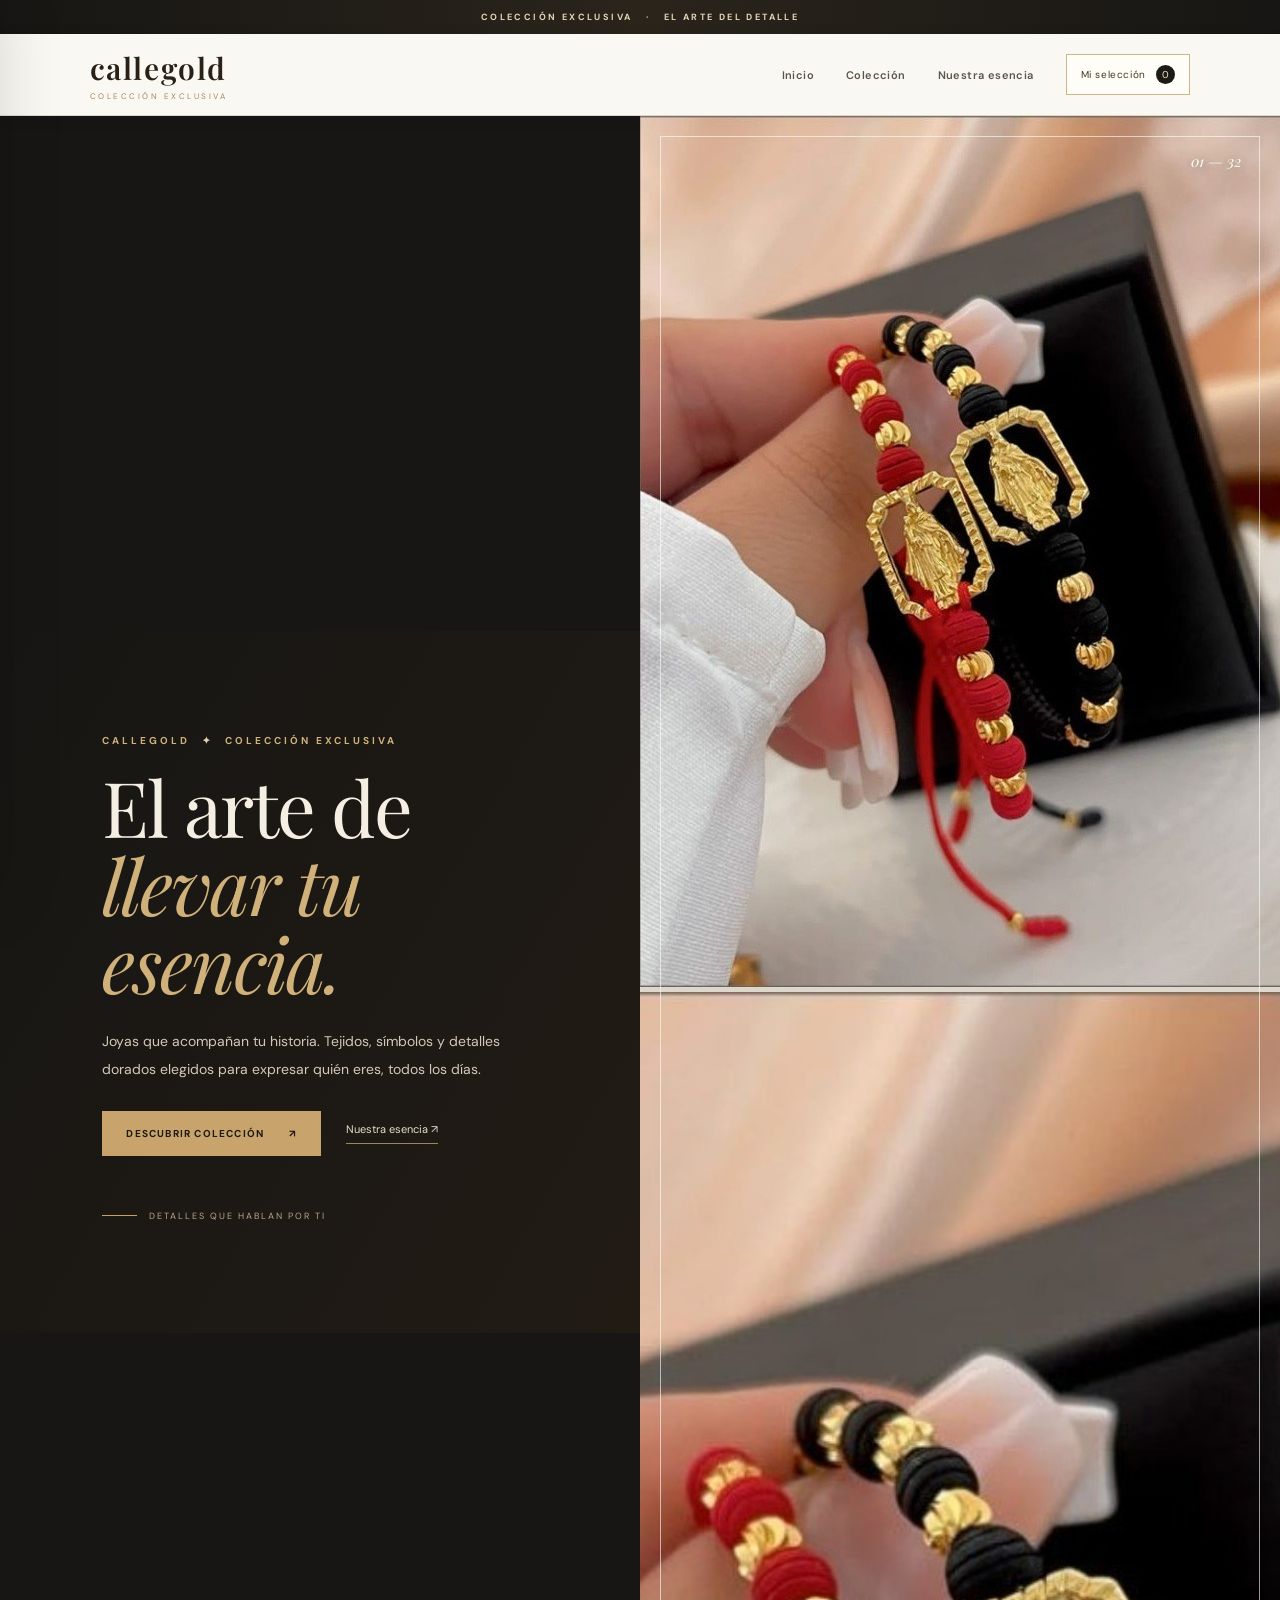
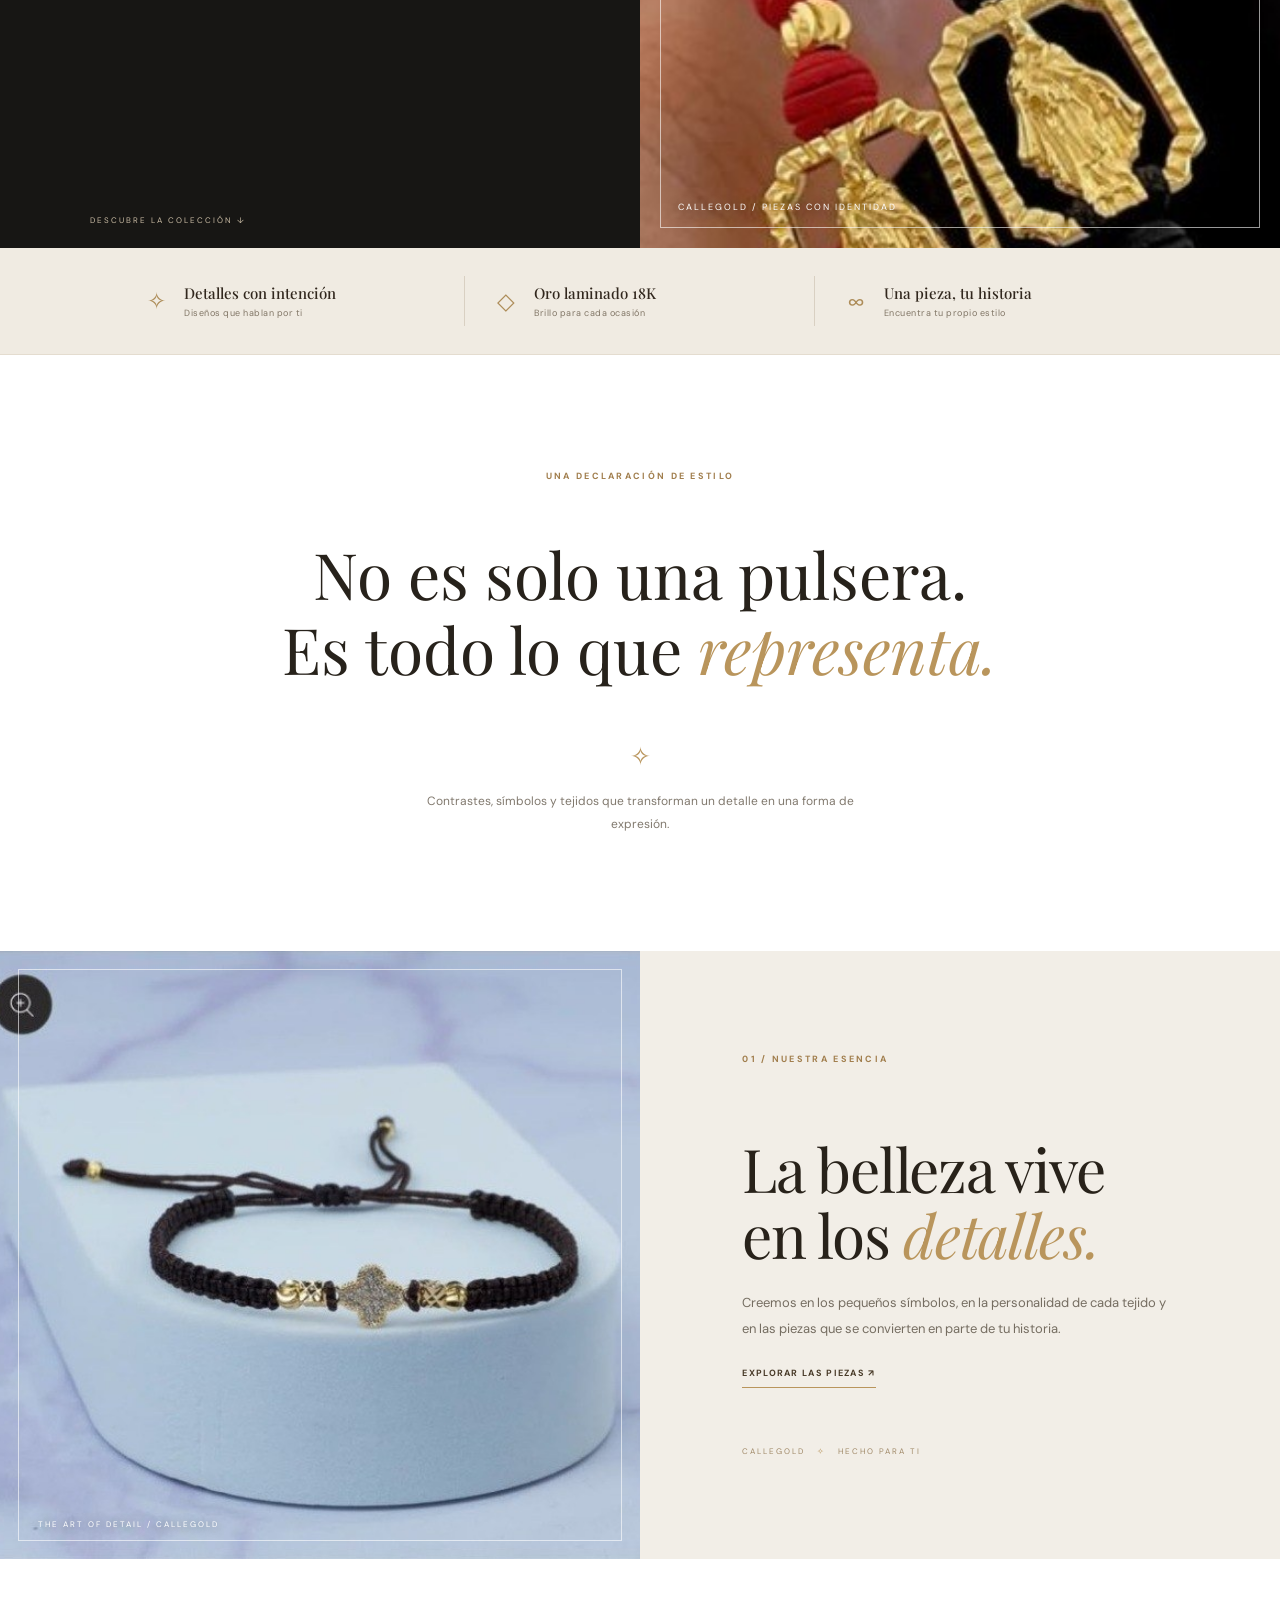
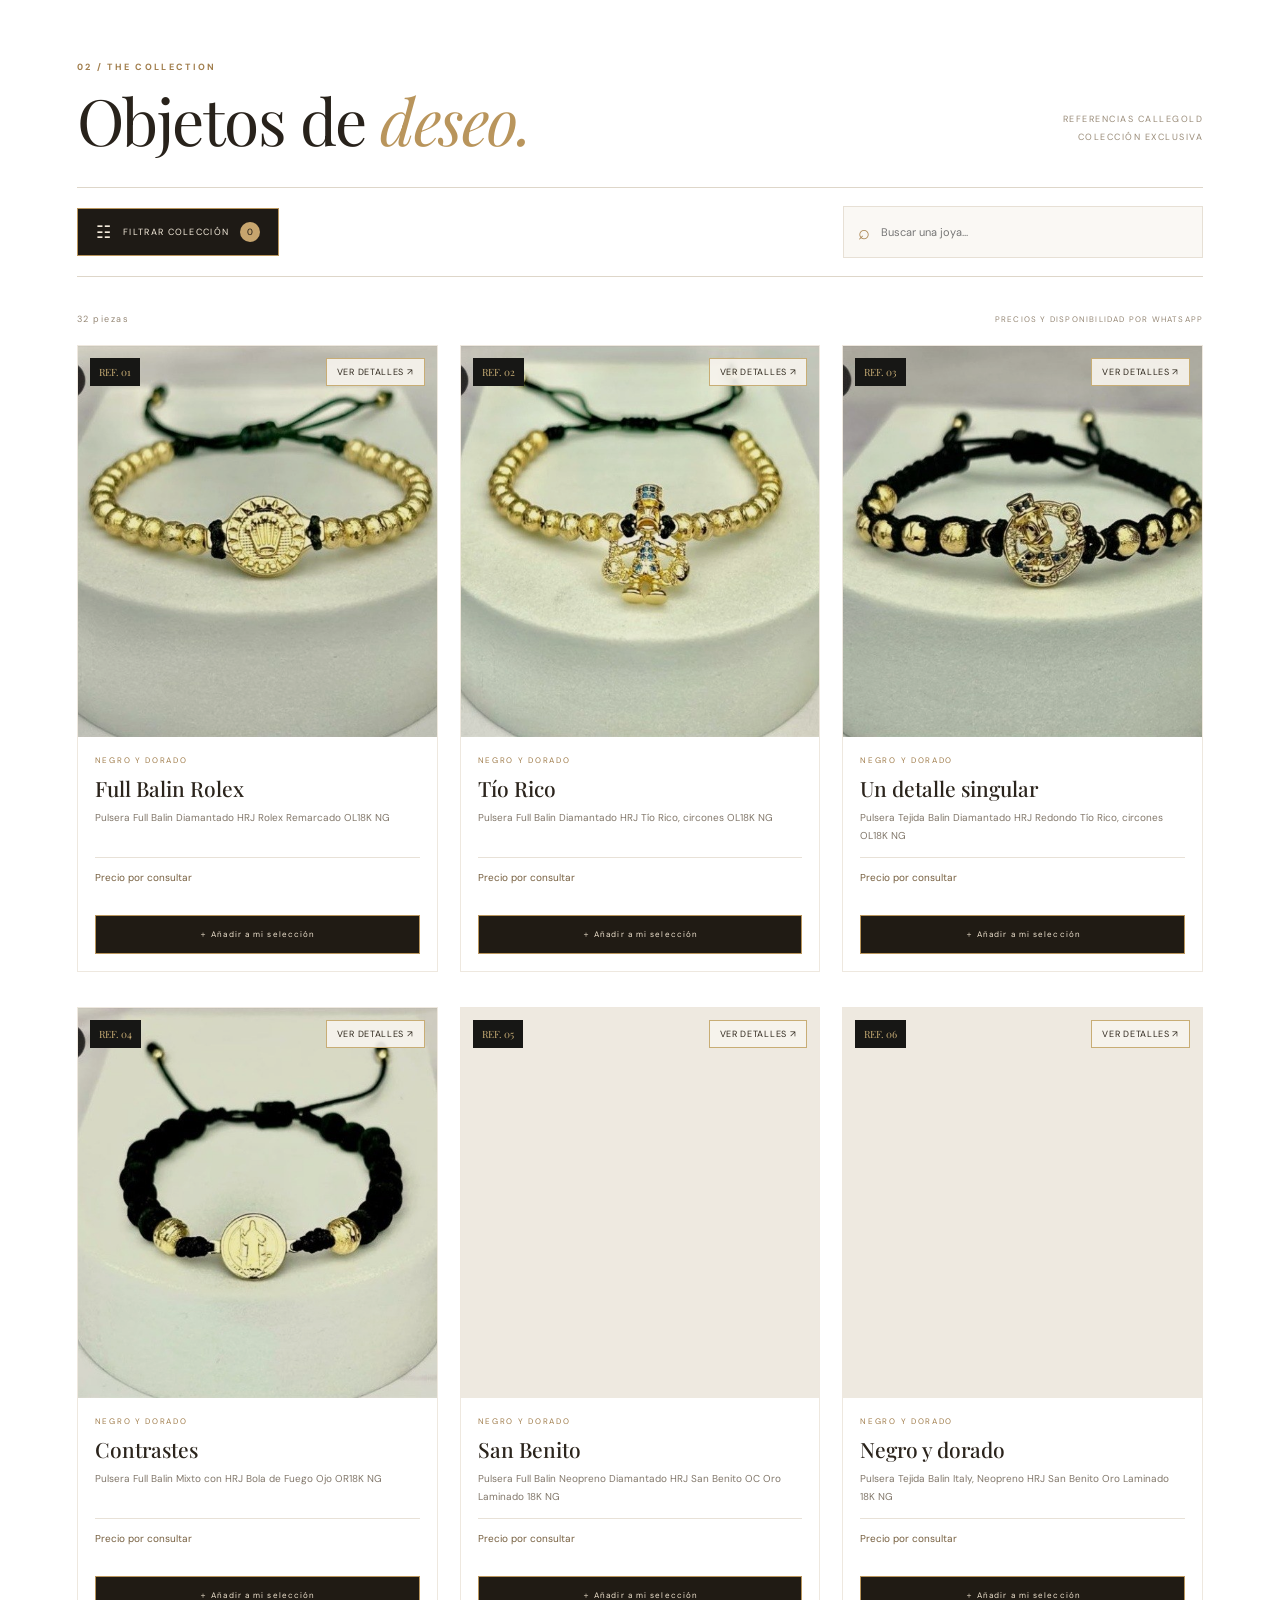
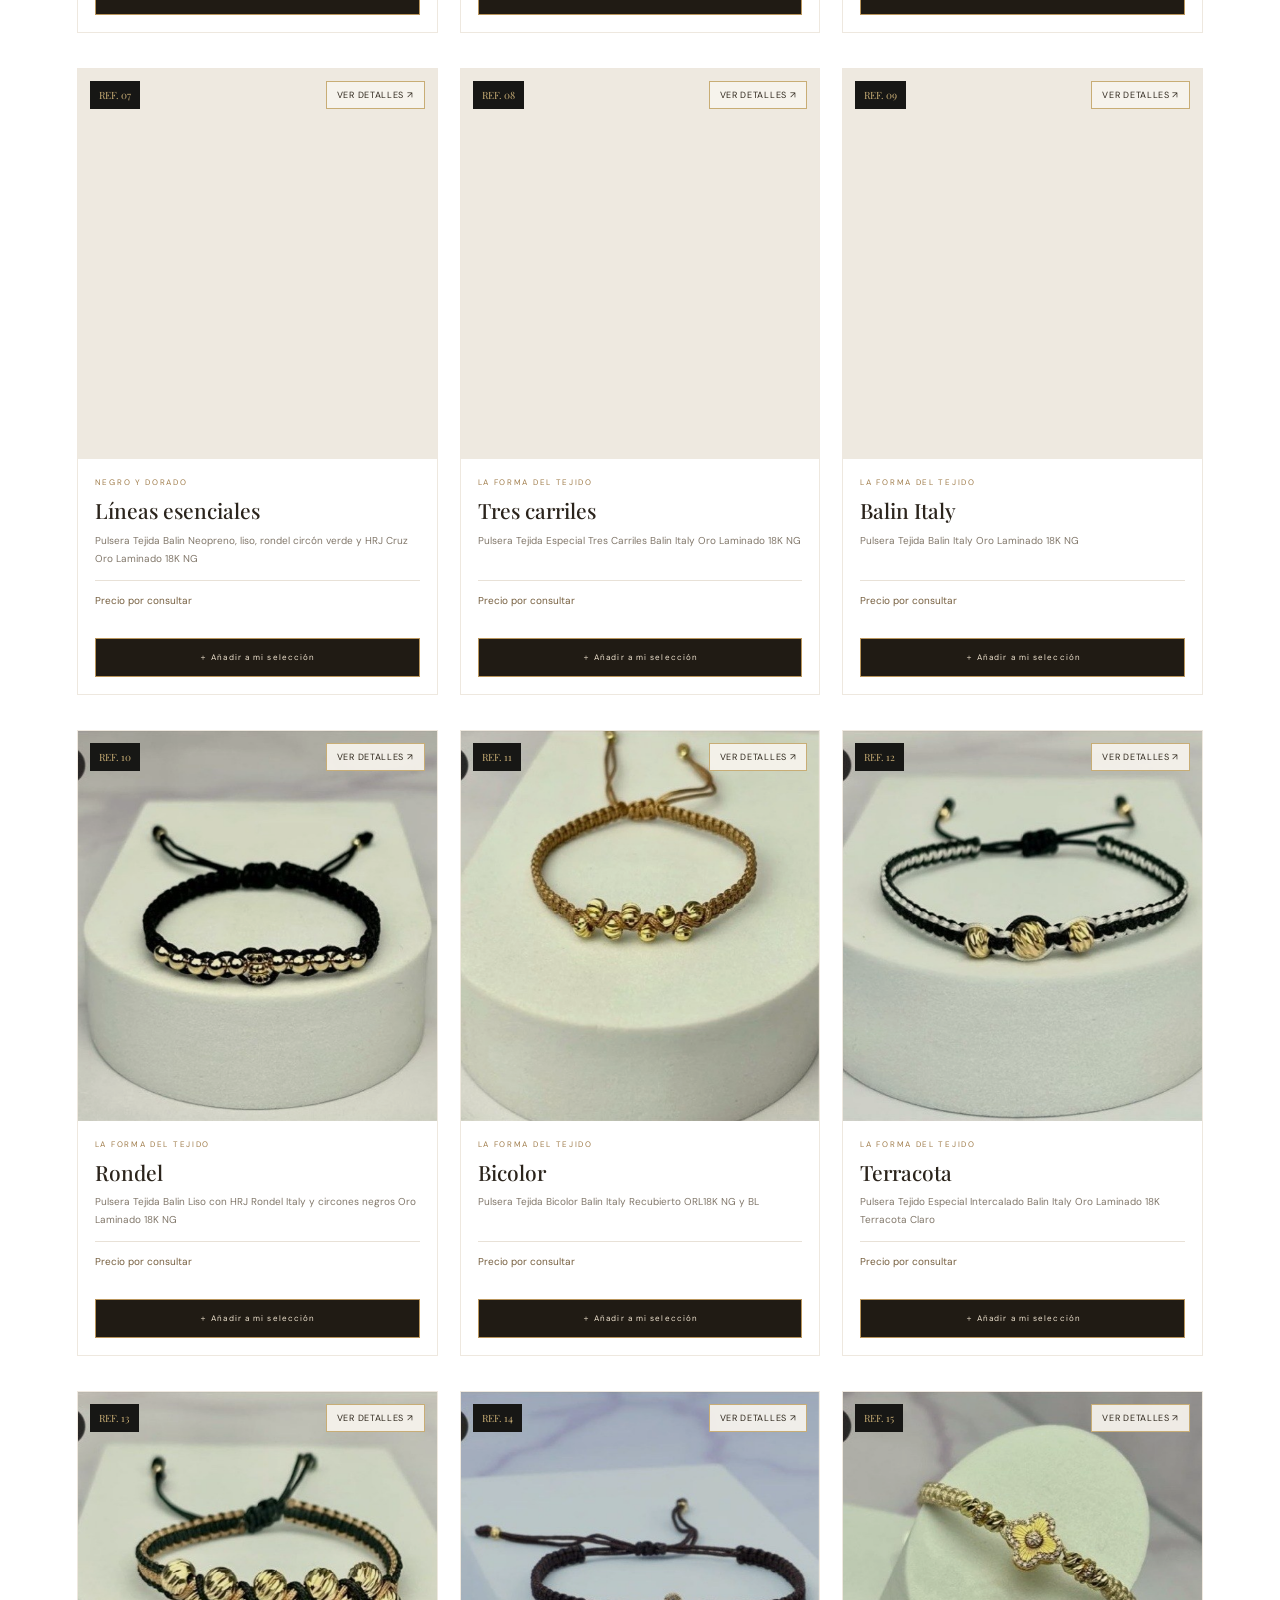
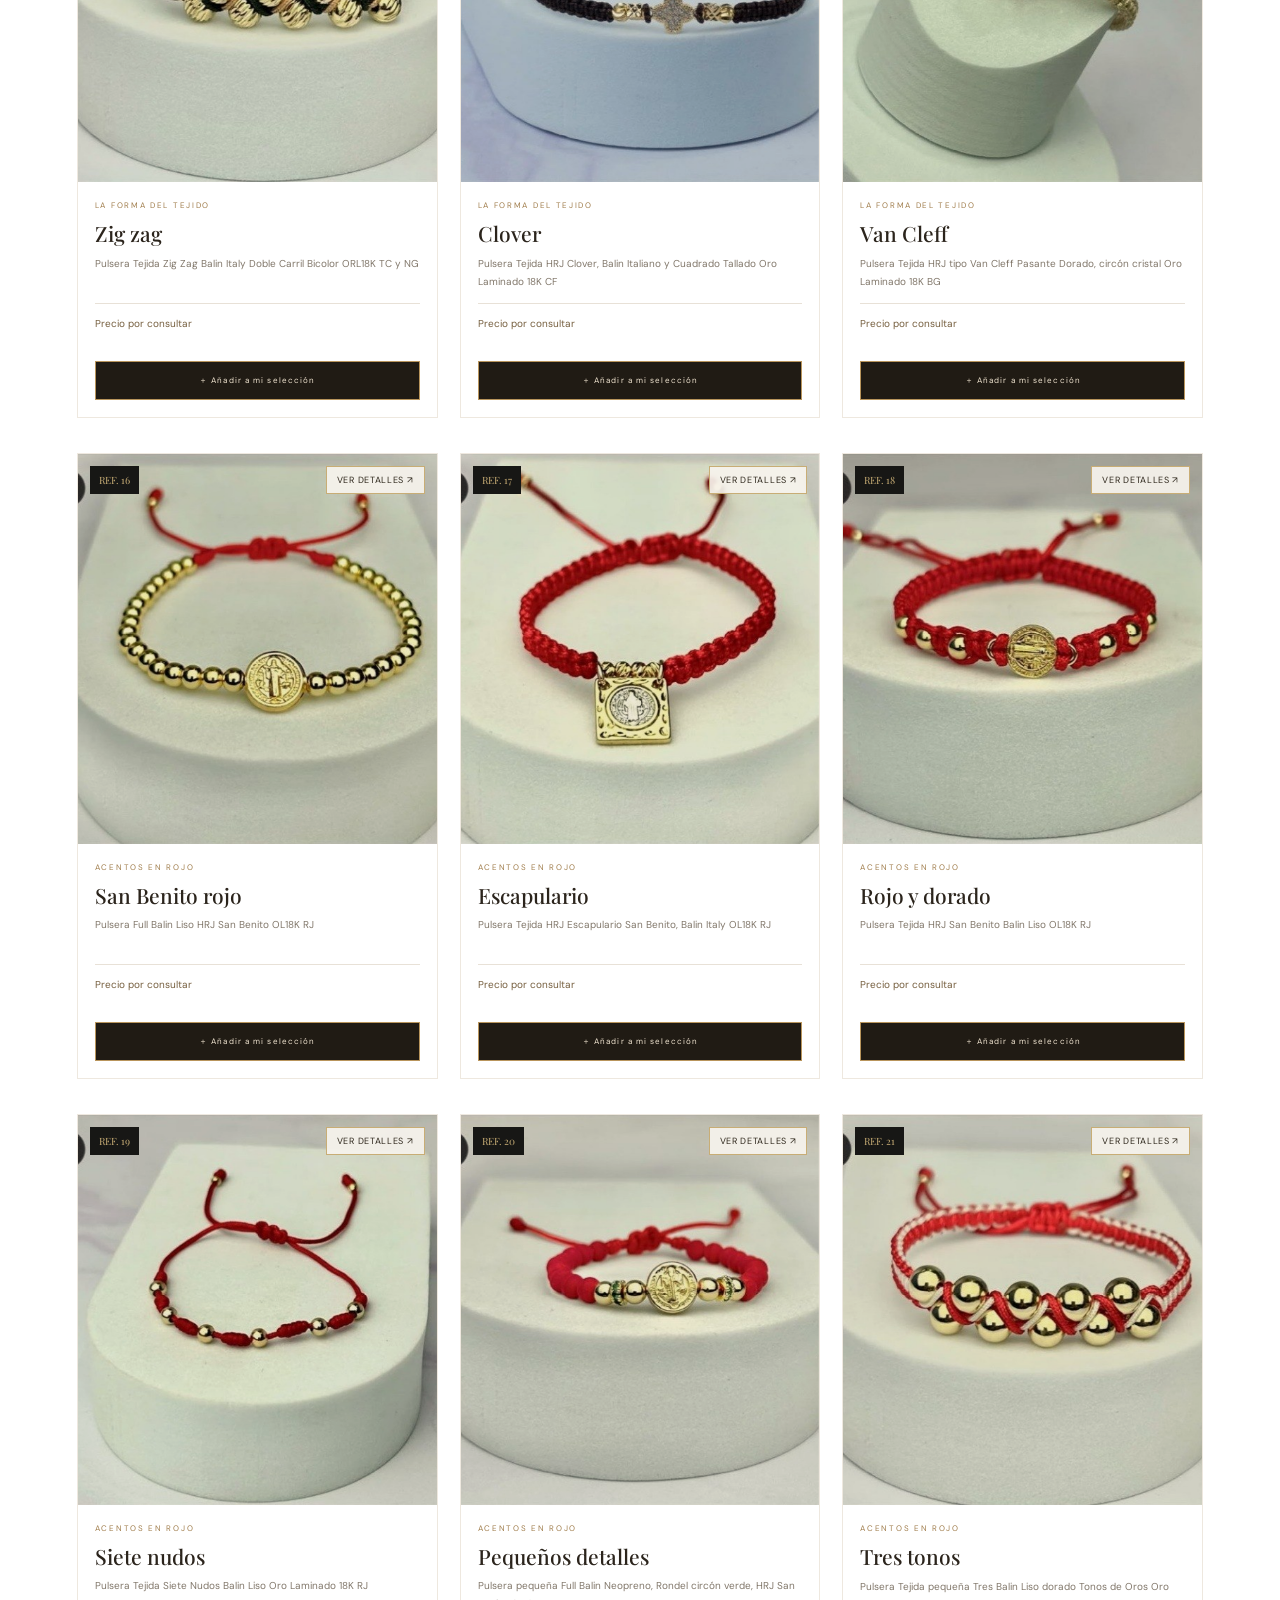
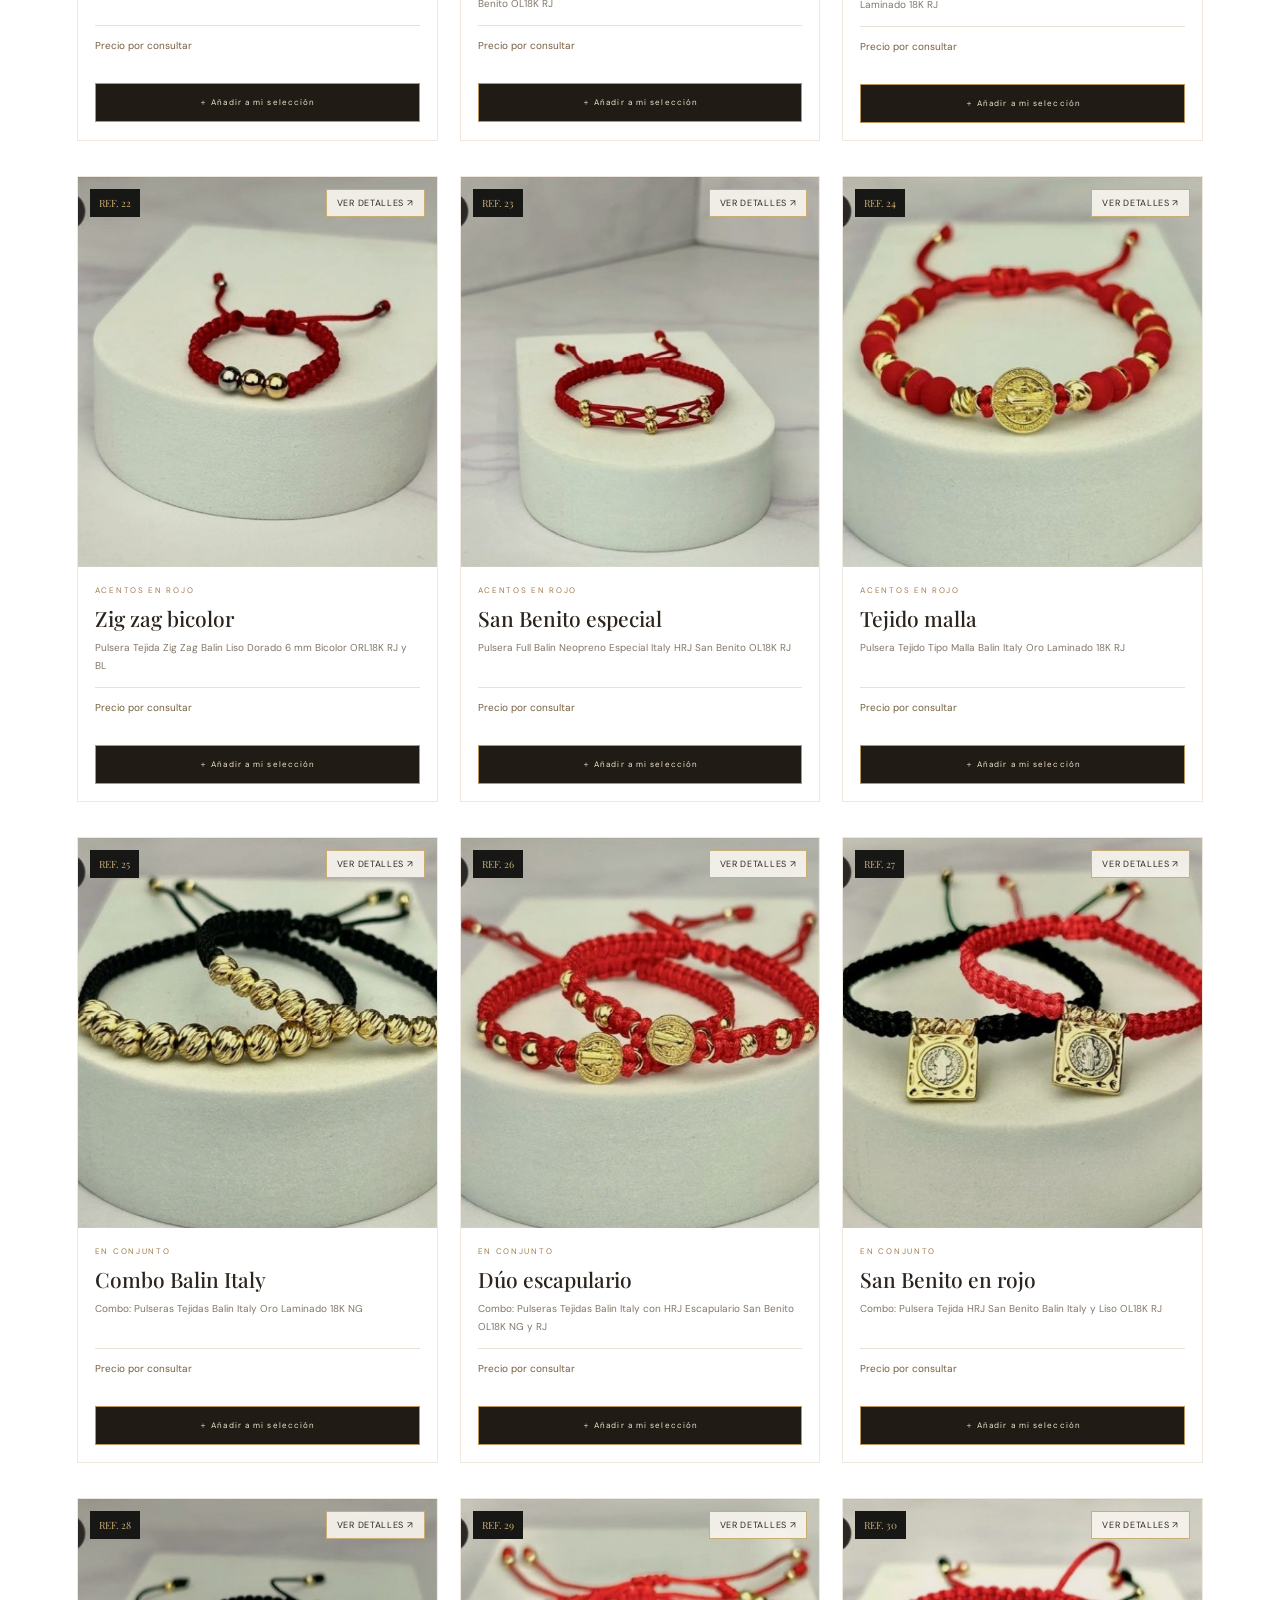
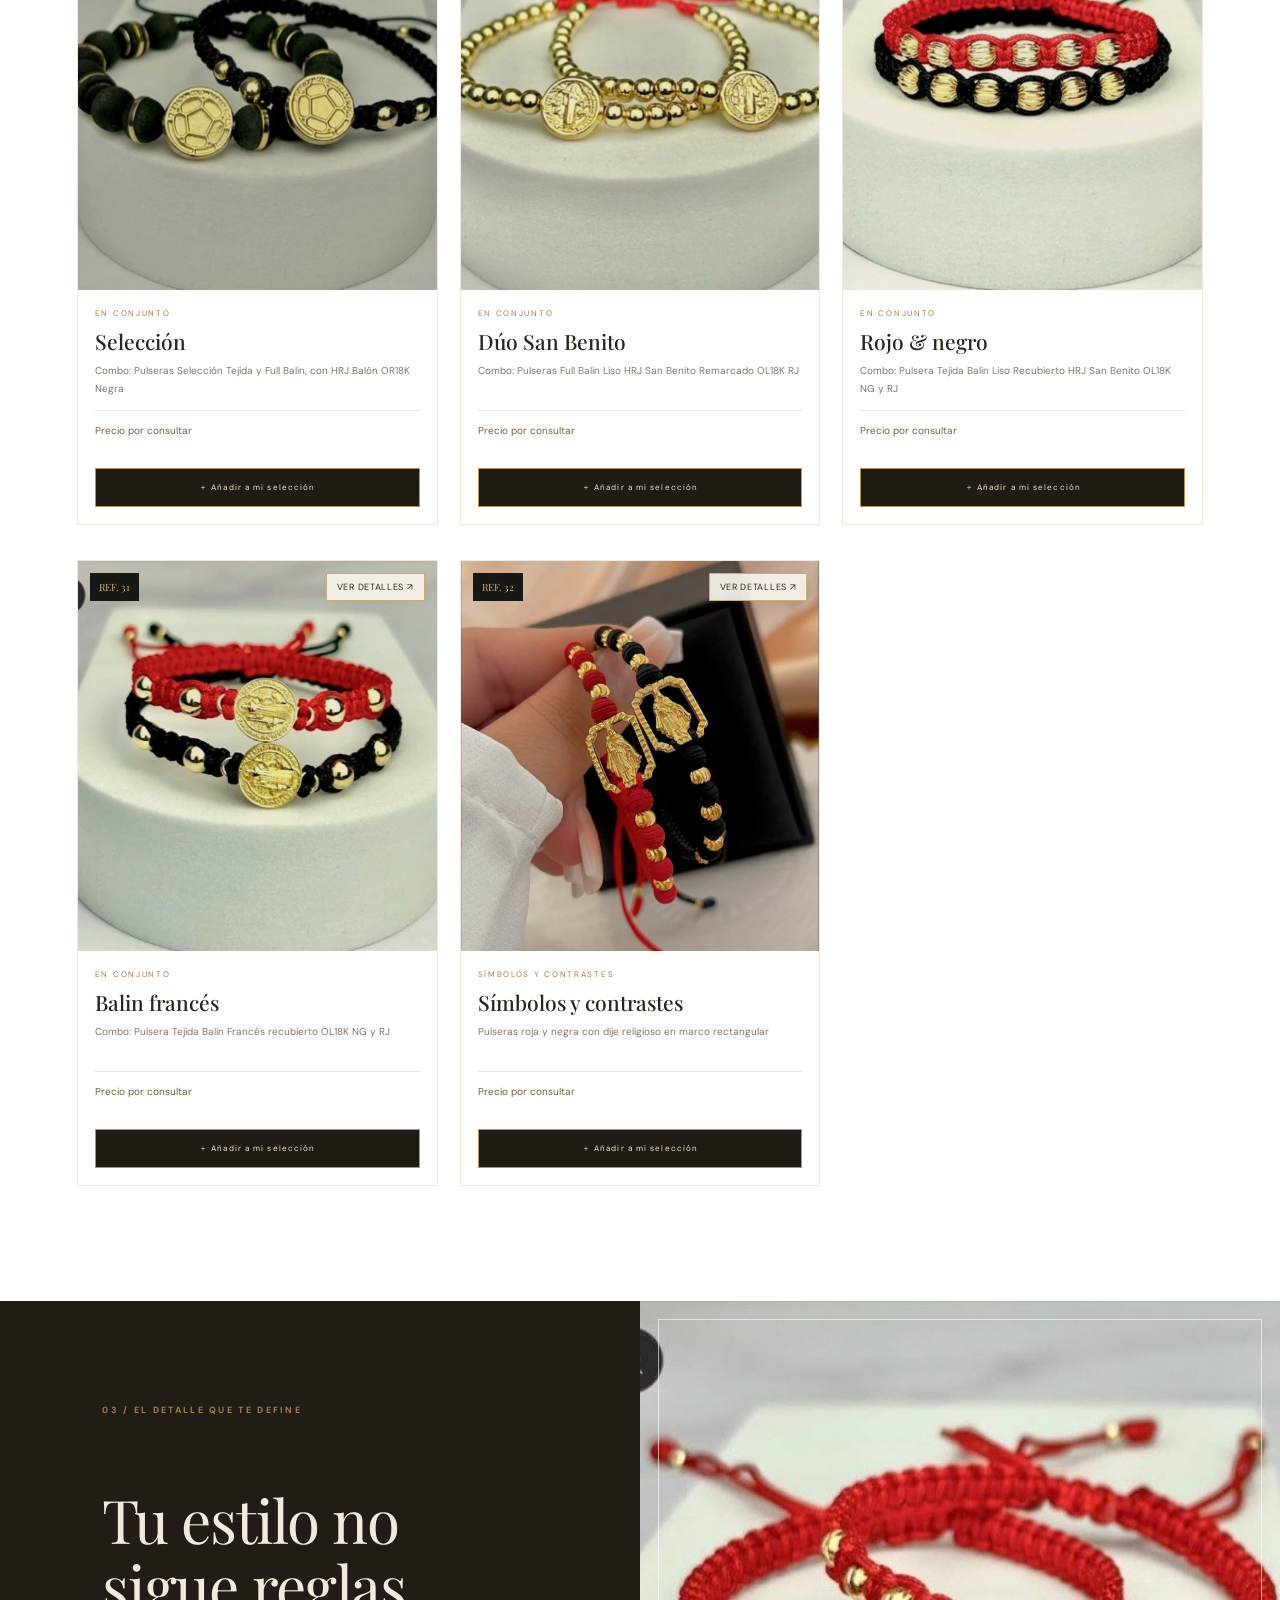
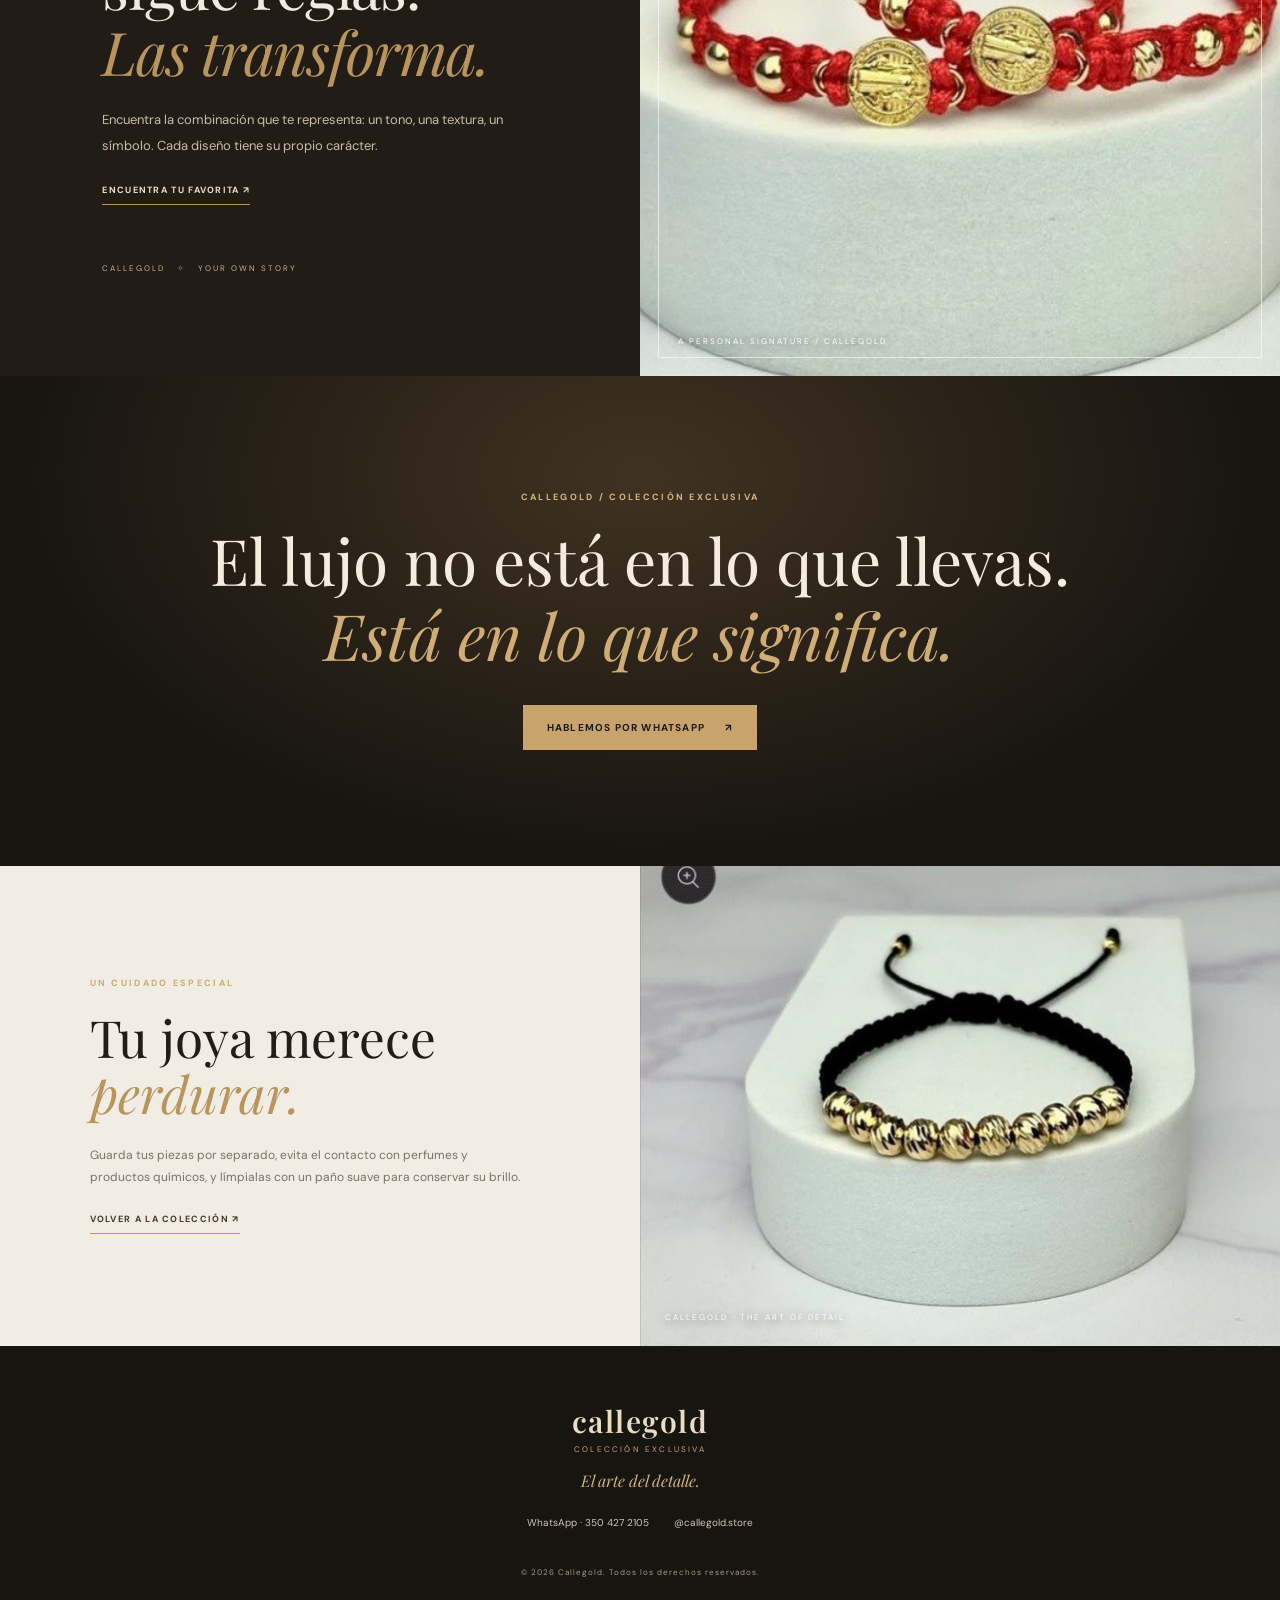
==== commit c9e76154: "Prepare Callegold hero background video with image fallback" ====
--- a/index.html
+++ b/index.html
@@ -13,8 +13,11 @@
     </div>
     <p class="hero-note"><span class="tiny-line"></span> DETALLES QUE HABLAN POR TI</p>
   </div>
-  <div class="hero-media cinematic-media">
-    <img src="assets/products/hero.jpeg" alt="Selección de pulseras Callegold en tonos rojos, negros y dorados">
+  <div class="hero-media cinematic-media hero-video-media">
+    <video class="hero-background-video" autoplay muted loop playsinline preload="metadata" poster="assets/products/hero.jpeg" aria-hidden="true">
+      <source src="assets/videos/callegold-hero.mp4" type="video/mp4">
+    </video>
+    <img class="hero-video-fallback" src="assets/products/hero.jpeg" alt="Selección de pulseras Callegold en tonos rojos, negros y dorados">
     <span class="hero-media-caption">CALLEGOLD / PIEZAS CON IDENTIDAD</span>
     <span class="hero-index">01 — 32</span>
   </div>
--- a/css/styles.css
+++ b/css/styles.css
@@ -194,3 +194,25 @@
   .catalog-secondary{font-size:8px;gap:8px}.catalog-note{font-size:7px;text-align:right}.brand-statement{padding:72px 7%}.care-section>div:first-child{padding:55px 8%}.care-visual{min-height:0;aspect-ratio:4/3}
 }
 @media(max-width:380px){.grid{gap:16px 8px}.info h3{font-size:15px}.description{min-height:50px}}
+
+/* Drawer overlay and editorial page layout refinements */
+.filter-backdrop{position:fixed;inset:0;background:#11110f99;backdrop-filter:blur(3px);z-index:40;opacity:0;visibility:hidden;transition:opacity .25s,visibility .25s}
+.category-sidebar.filter-drawer{position:fixed;z-index:41;left:0;top:0;bottom:0;width:min(370px,88vw);height:100dvh;overflow:auto;transform:translateX(-105%);transition:transform .3s ease;background:#faf8f3;padding:30px 28px;box-shadow:20px 0 60px #0002;border:0}
+.category-sidebar.filter-drawer.is-open{transform:translateX(0)}
+.filter-backdrop.is-open{opacity:1;visibility:visible}
+body.filters-open{overflow:hidden}
+.sidebar-heading{display:flex;align-items:flex-start;justify-content:space-between;padding-bottom:17px;border-bottom:1px solid var(--cg-line);margin-bottom:16px}
+.sidebar-heading div{display:flex;flex-direction:column;gap:7px}
+.sidebar-heading span{font:500 27px "Playfair Display",Georgia,serif}
+.sidebar-heading small,.sidebar-label{font-size:9px;letter-spacing:1.8px;color:#9b815d;font-weight:700}
+.filter-close{width:36px;height:36px;padding:0;background:#171715;color:#e1d0a7;font-size:24px;line-height:1}
+.sidebar-divider{height:1px;background:#e4ded1;margin:24px 0}
+.type-filters{display:grid;grid-template-columns:1fr 1fr;gap:8px}
+.type-filter{display:flex;justify-content:space-between;align-items:center;gap:8px;padding:13px 11px;border:1px solid #ded5c7;background:#fff;color:#554b3c;text-align:left;font-size:11px}
+.type-filter.active,.type-filter:hover{background:#171715;color:#e1d0a7;border-color:#171715}
+.type-filter:disabled{opacity:.4;cursor:not-allowed}
+.type-filter small{font-size:9px;color:#a88b5a}
+.type-filter.active small,.type-filter:hover small{color:#e1d0a7}
+.clear-filters{width:100%;margin-top:26px;padding:13px;border:1px solid #c8ad75;background:transparent;color:#574a35;font-size:10px;letter-spacing:1px;text-transform:uppercase}
+.catalog-layout{display:block}
+@media(max-width:700px){.filter-toggle{width:100%;justify-content:center}.catalog-toolbar{align-items:stretch}}
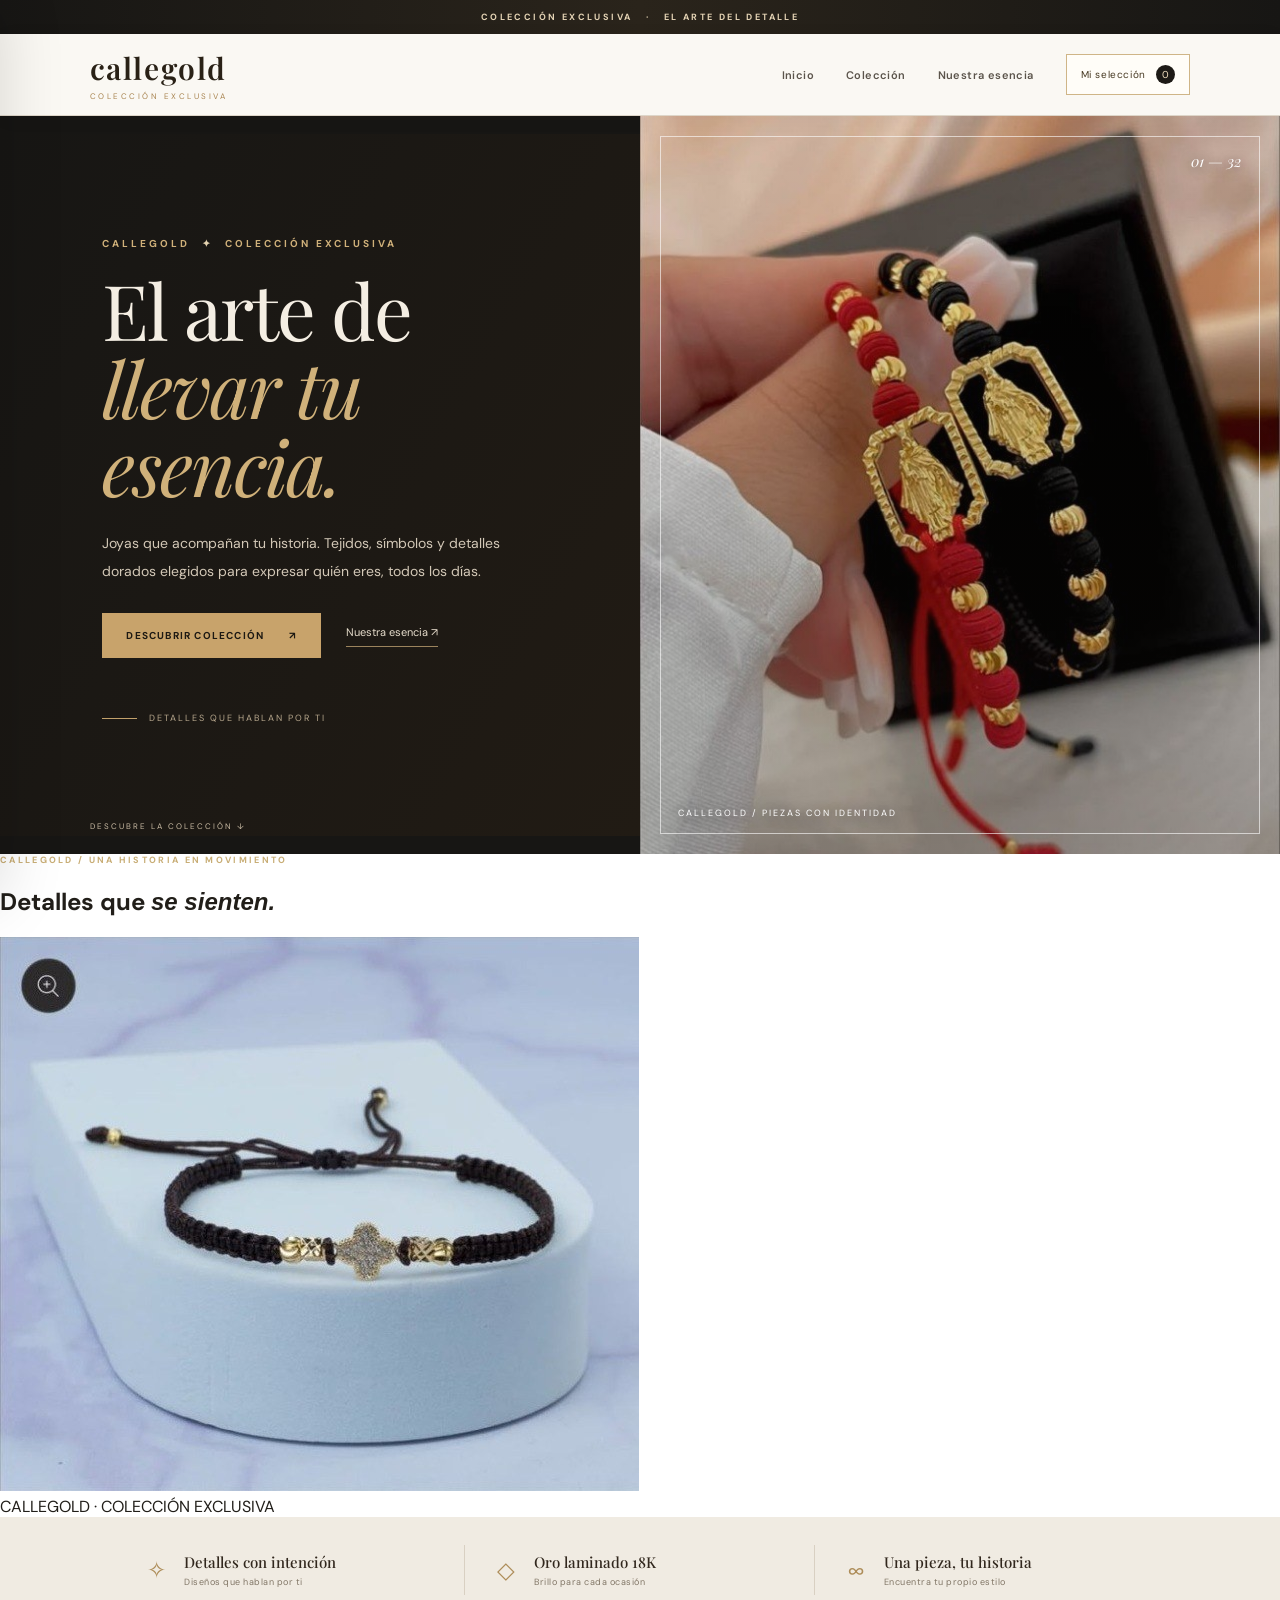
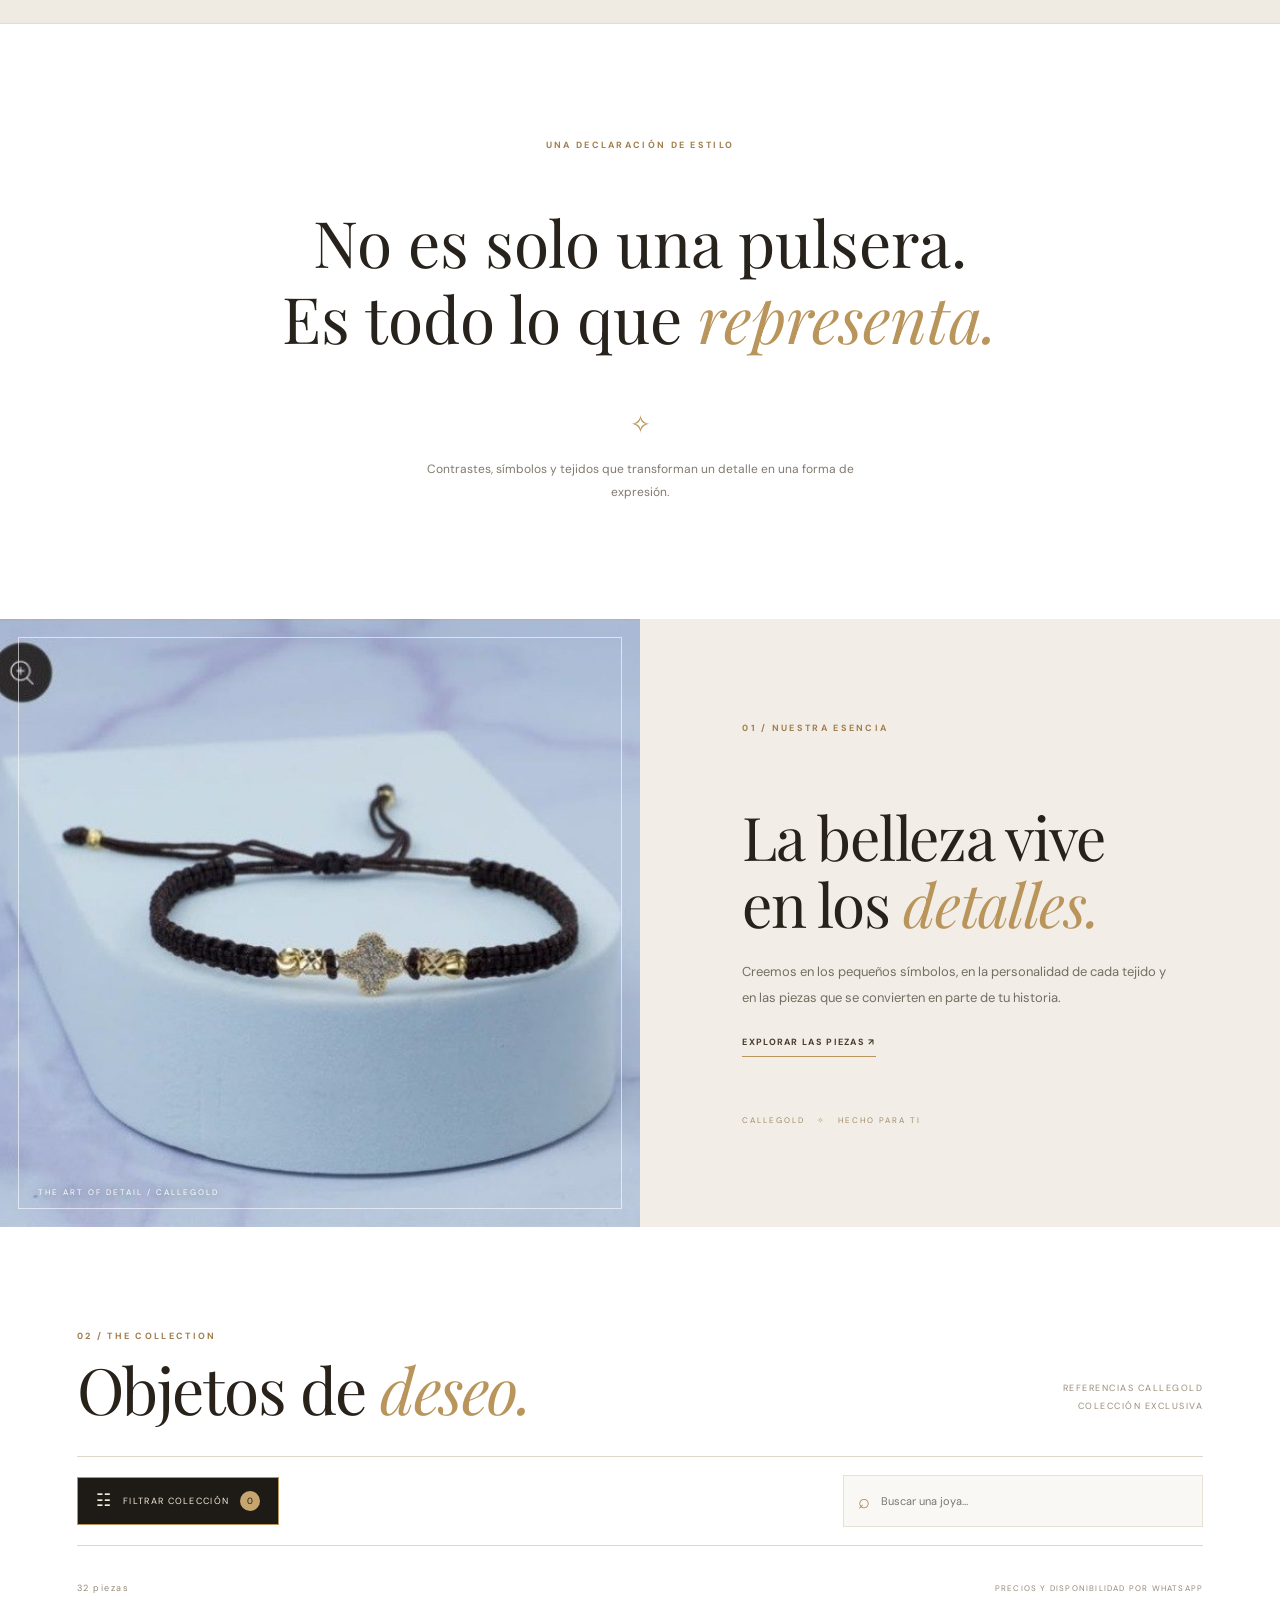
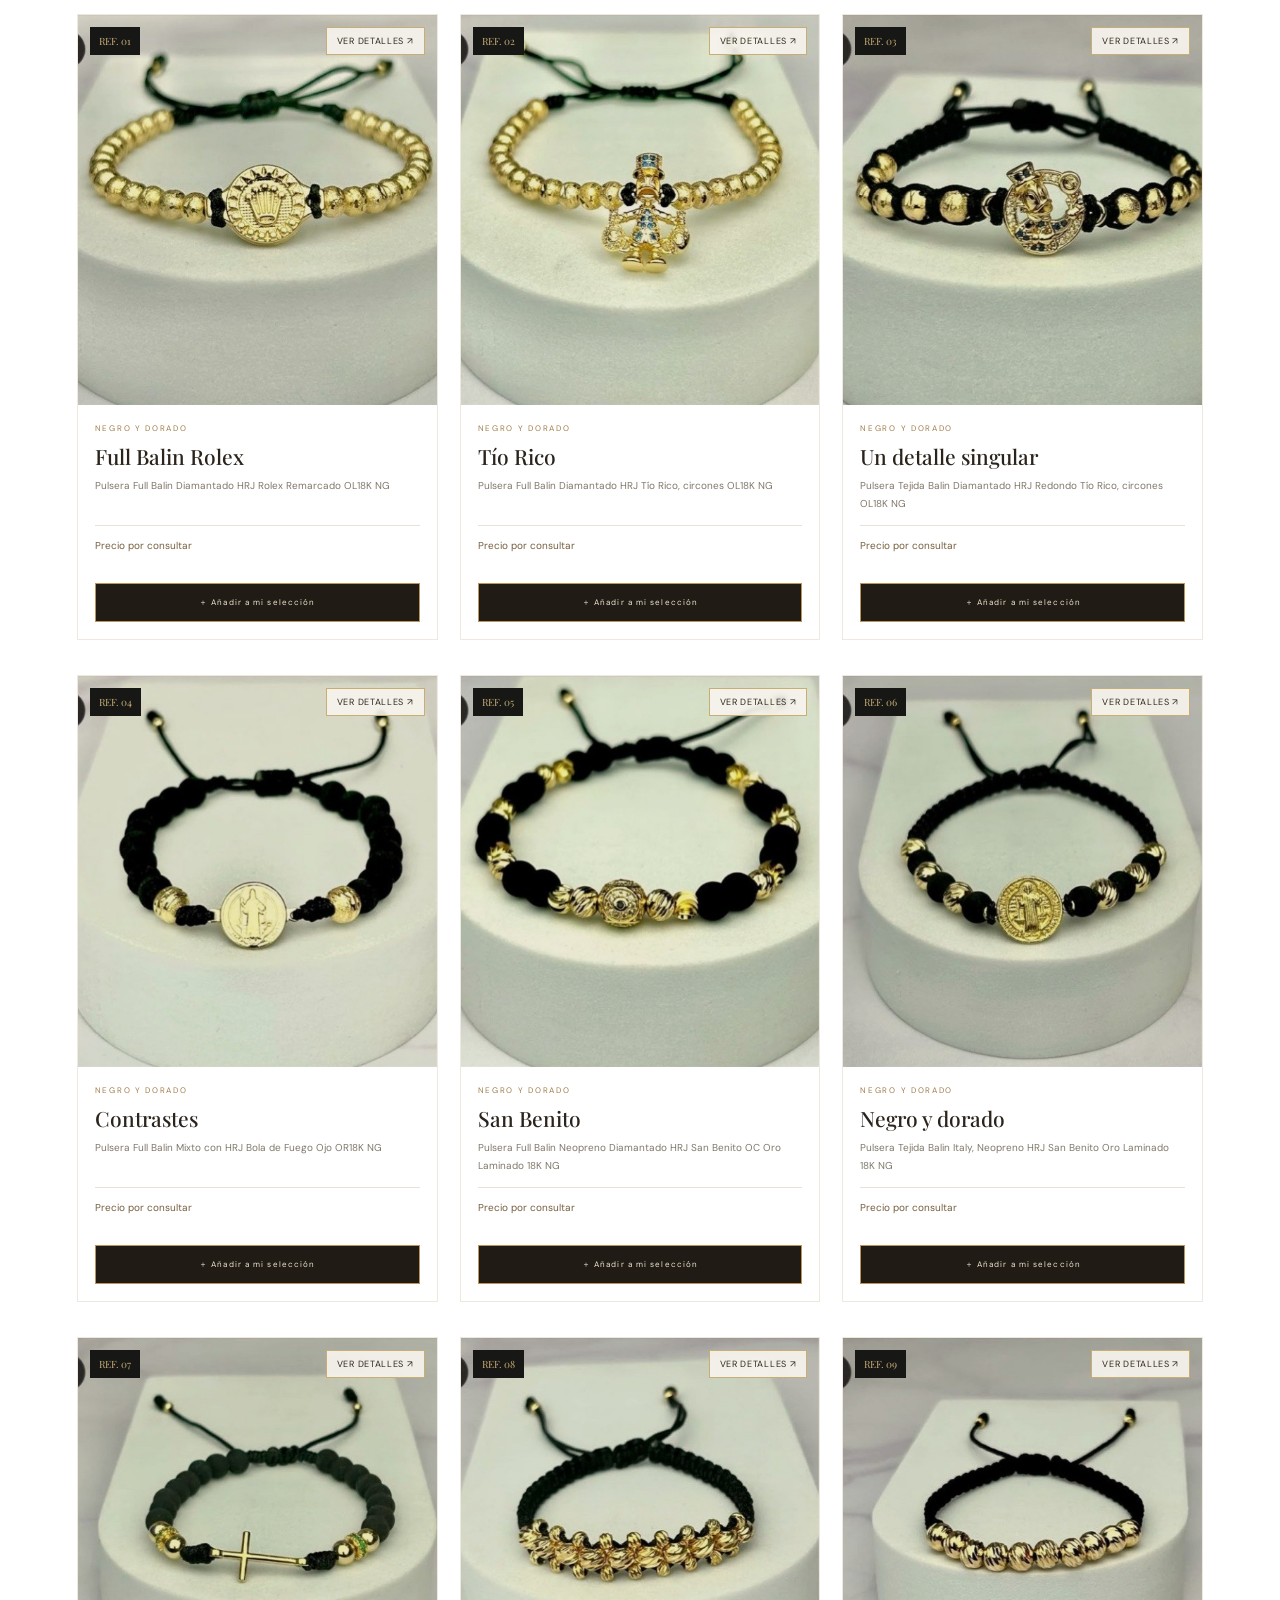
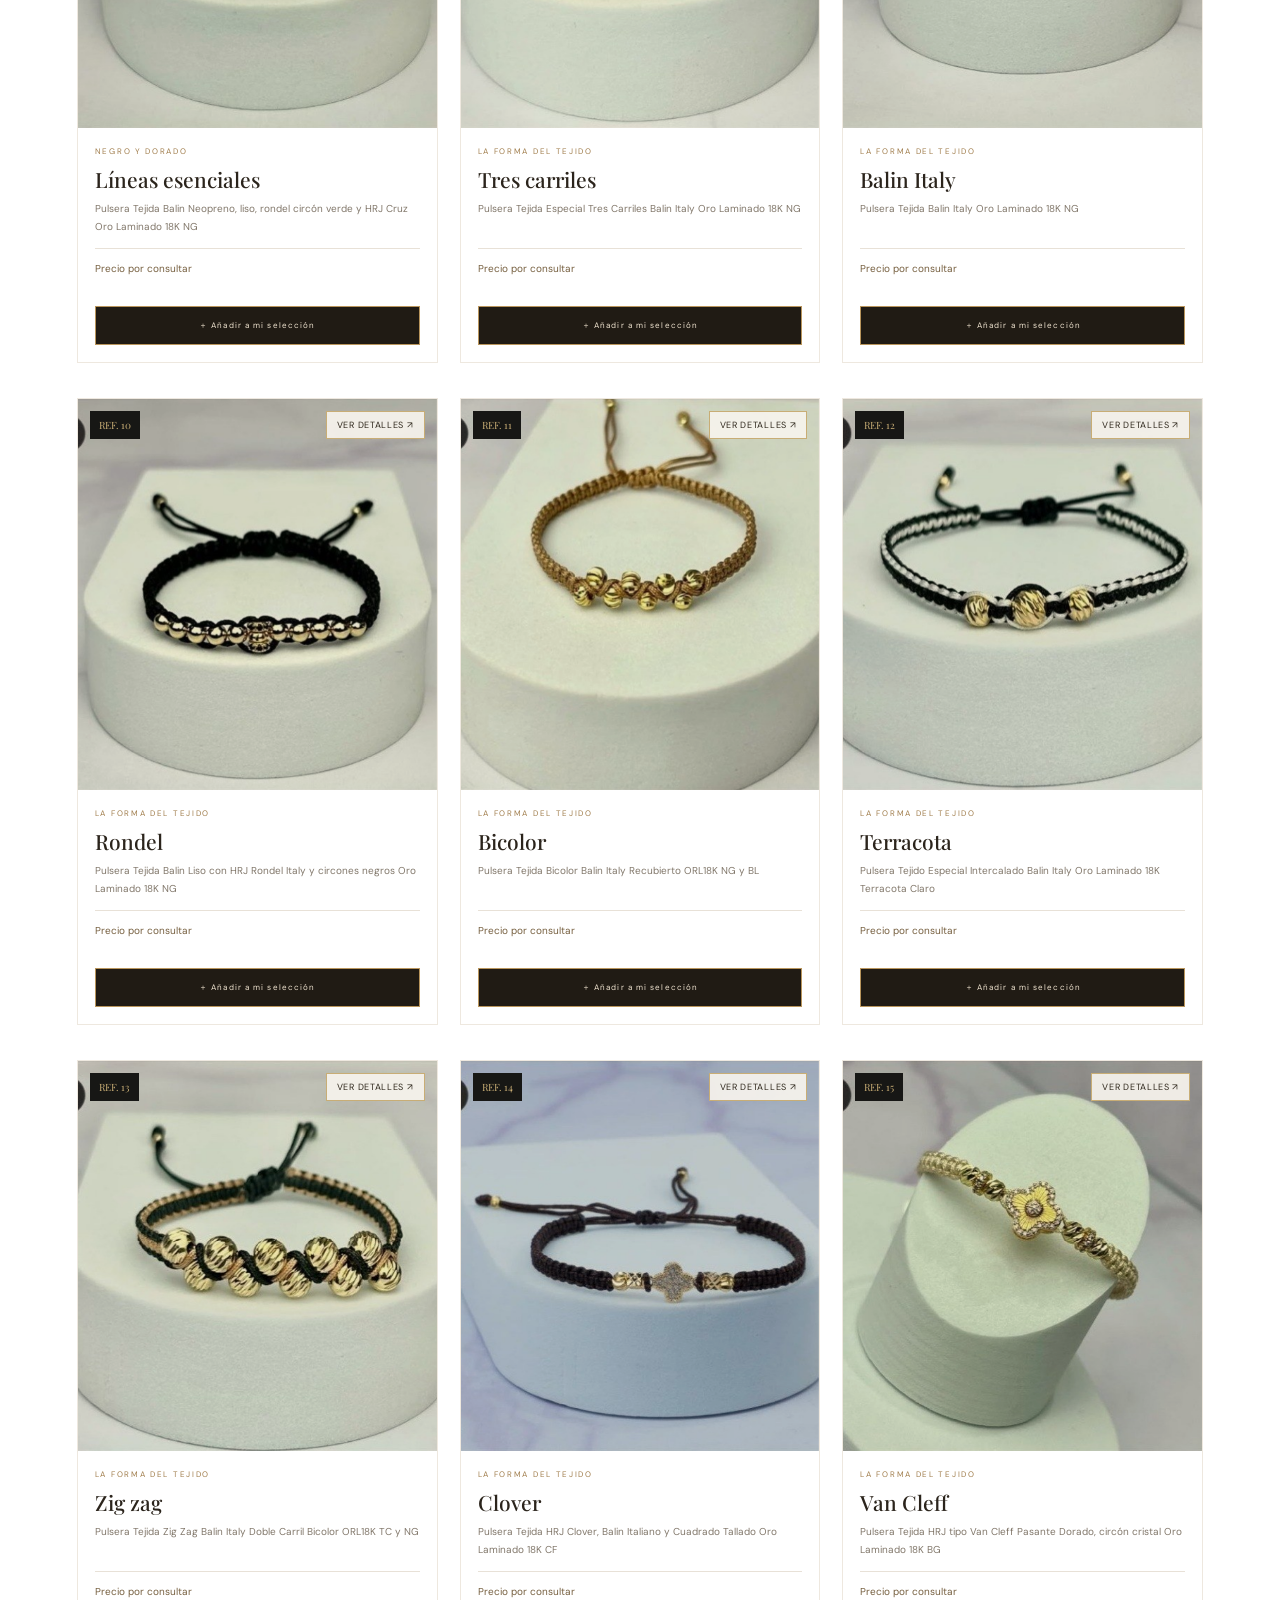
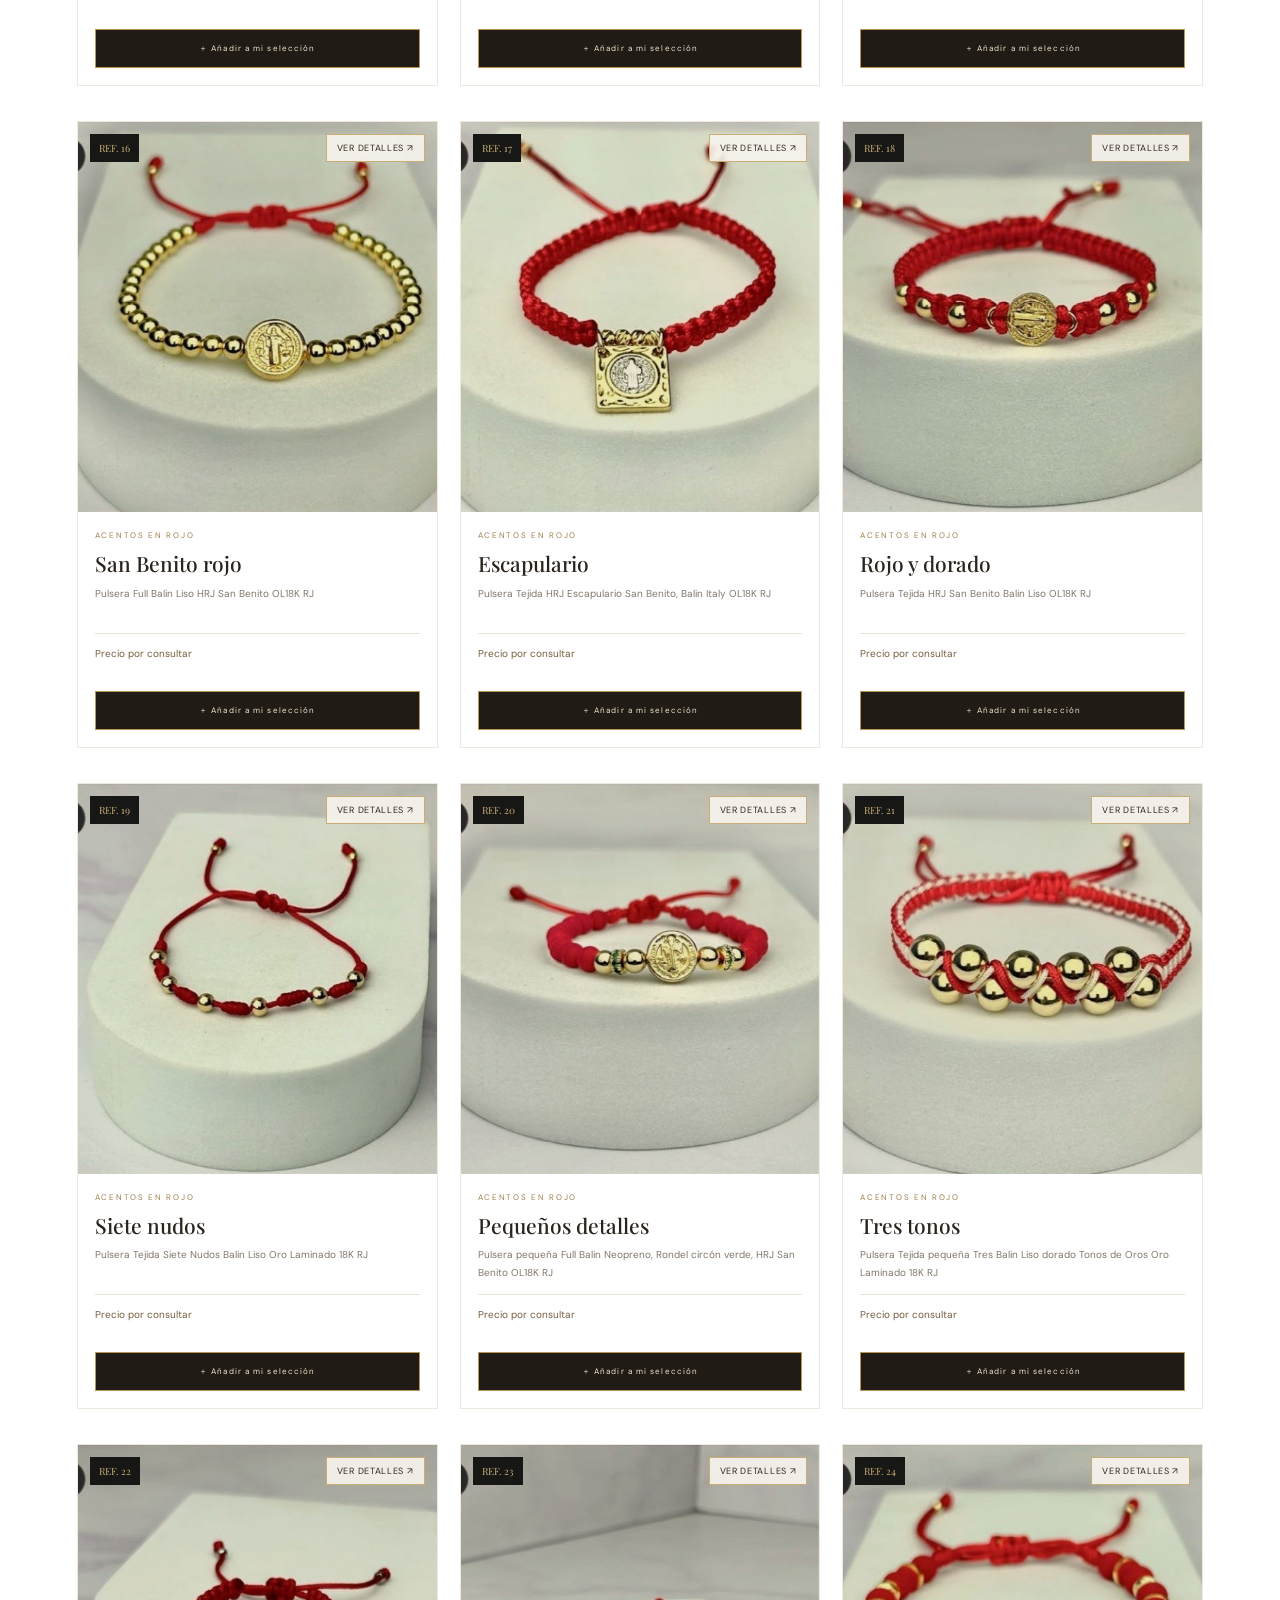
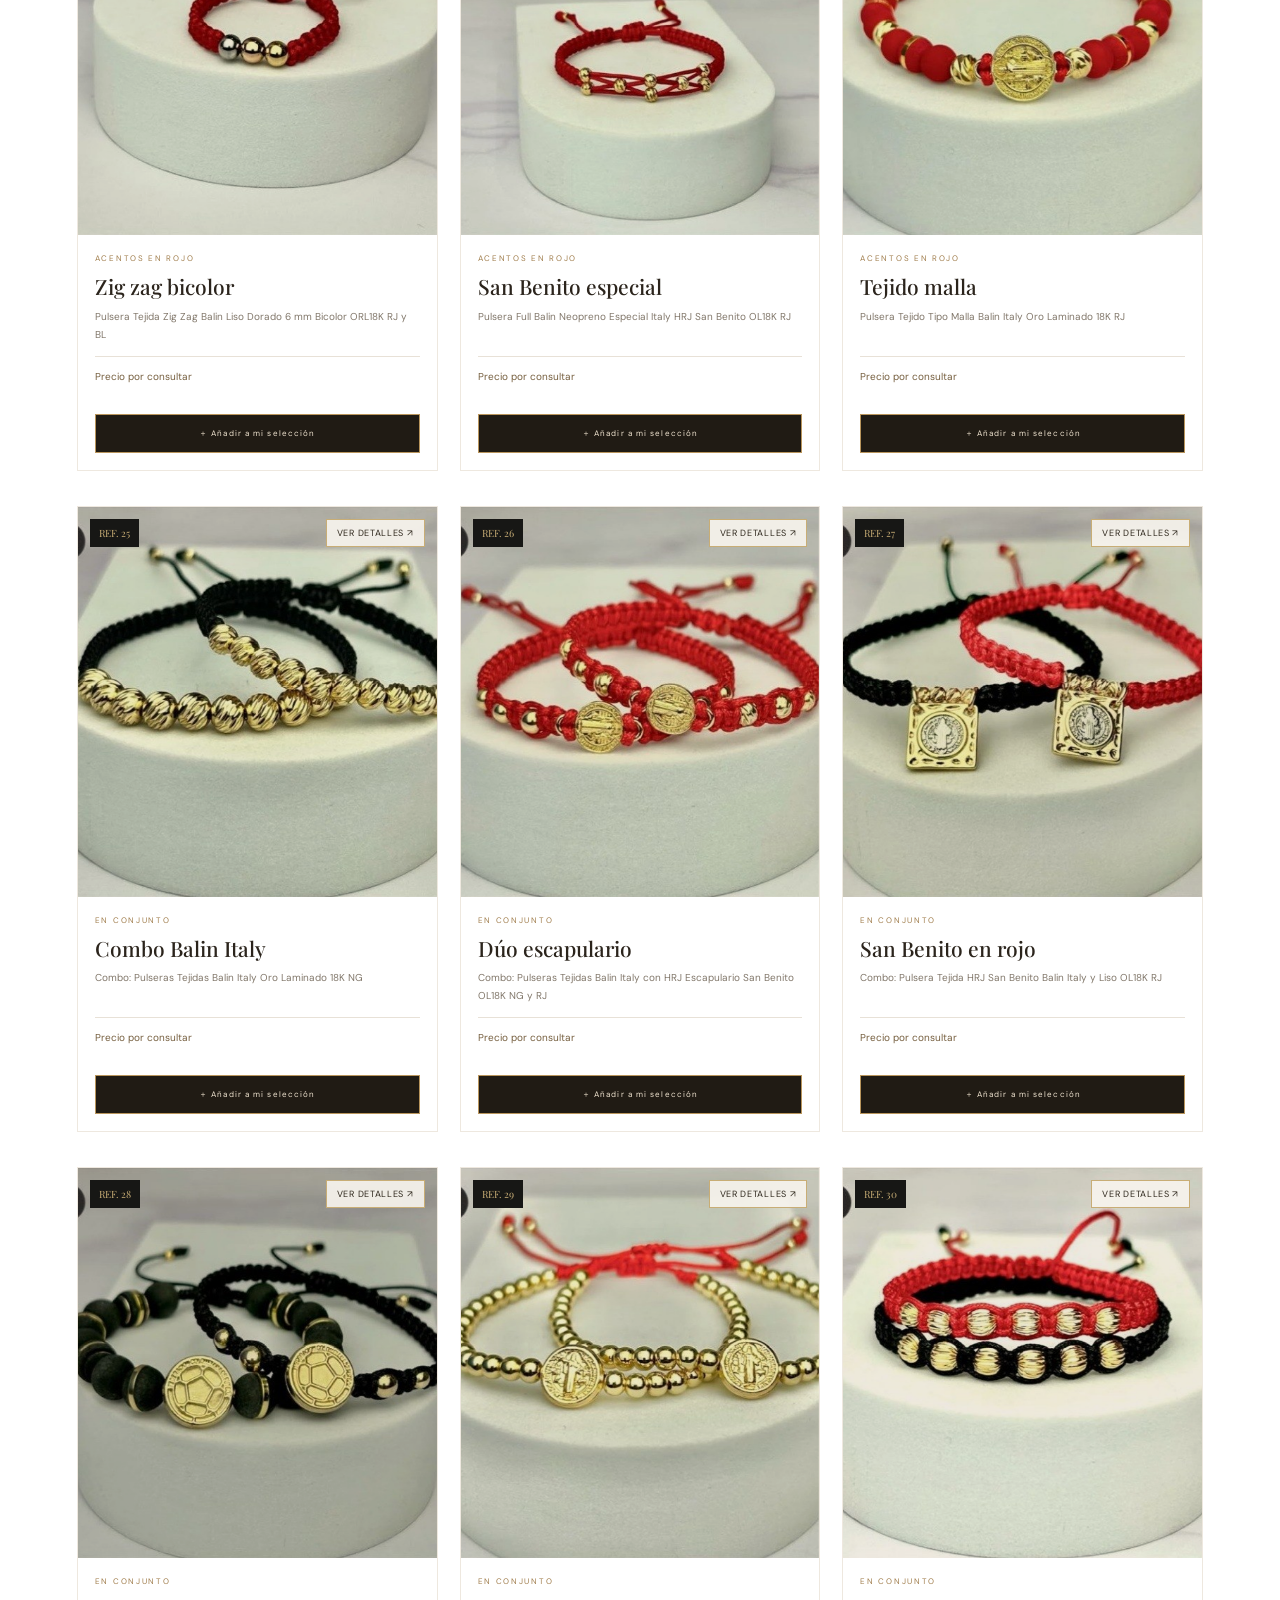
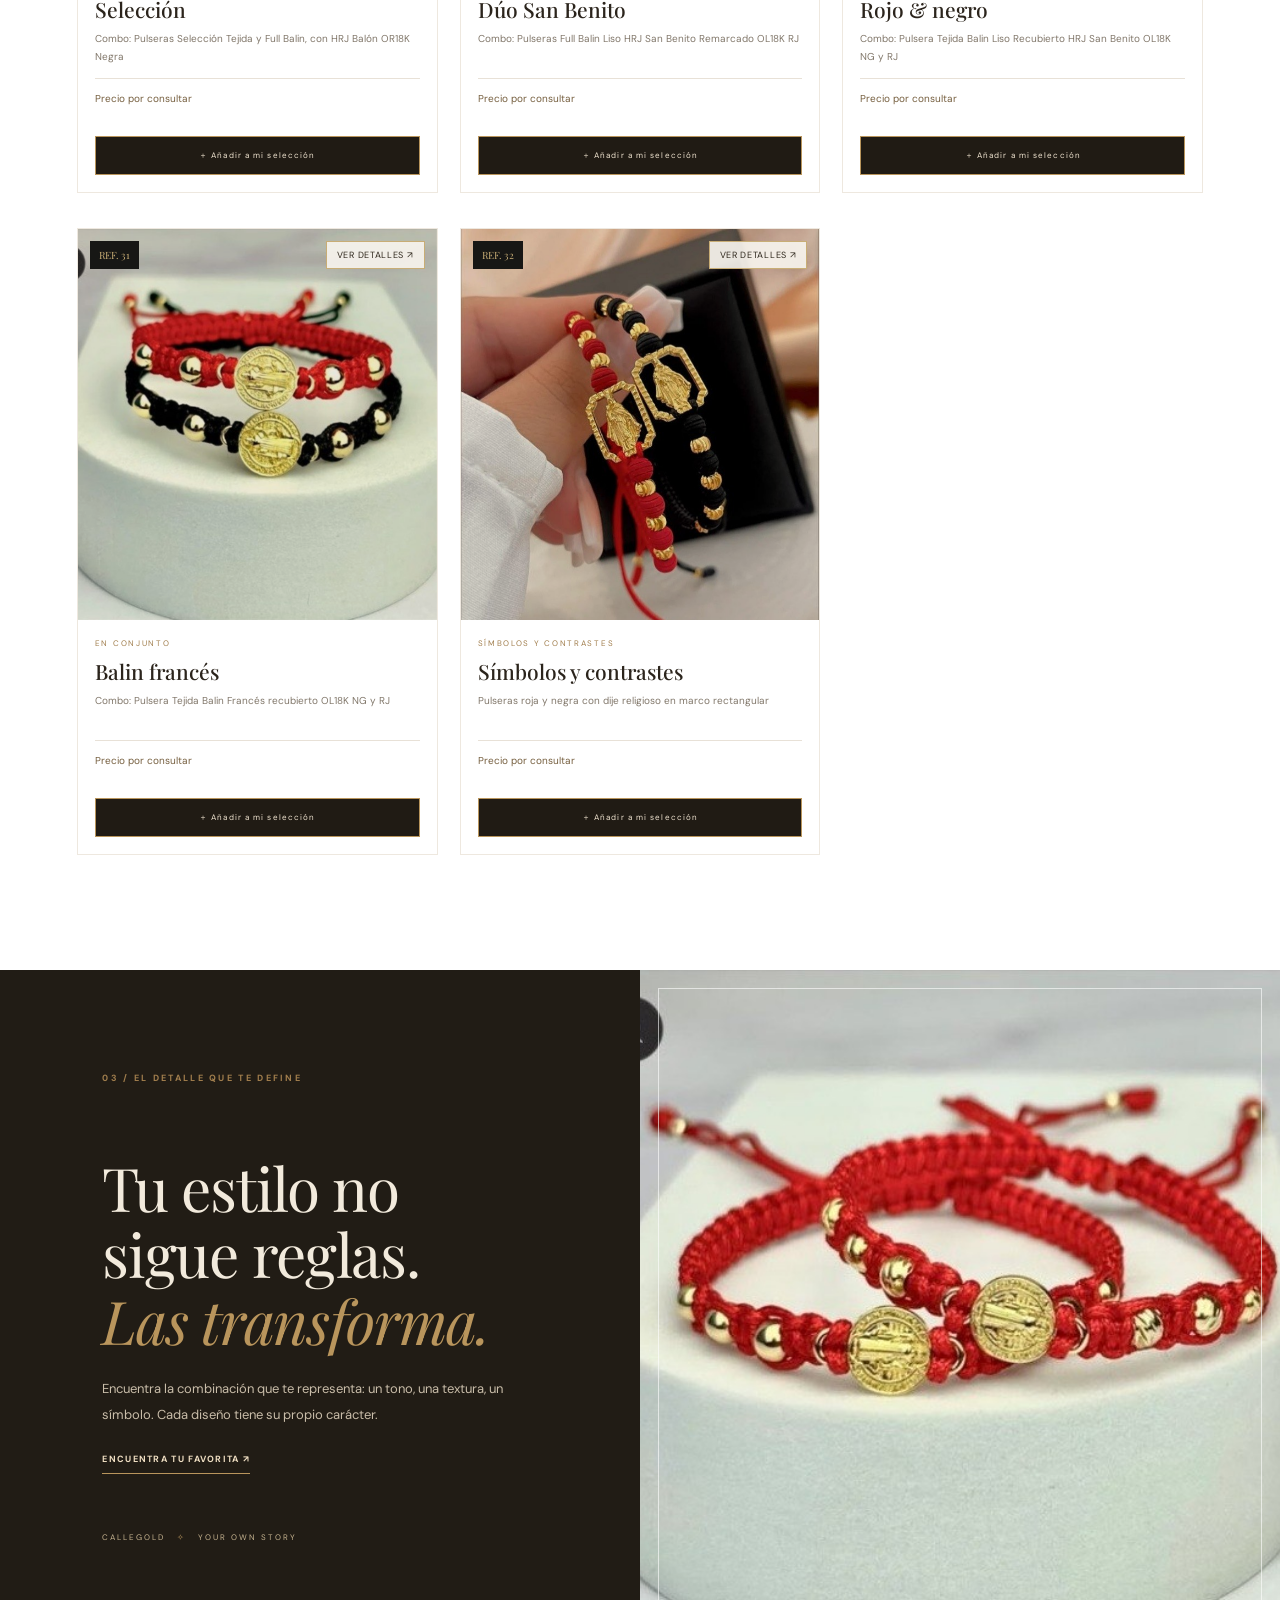
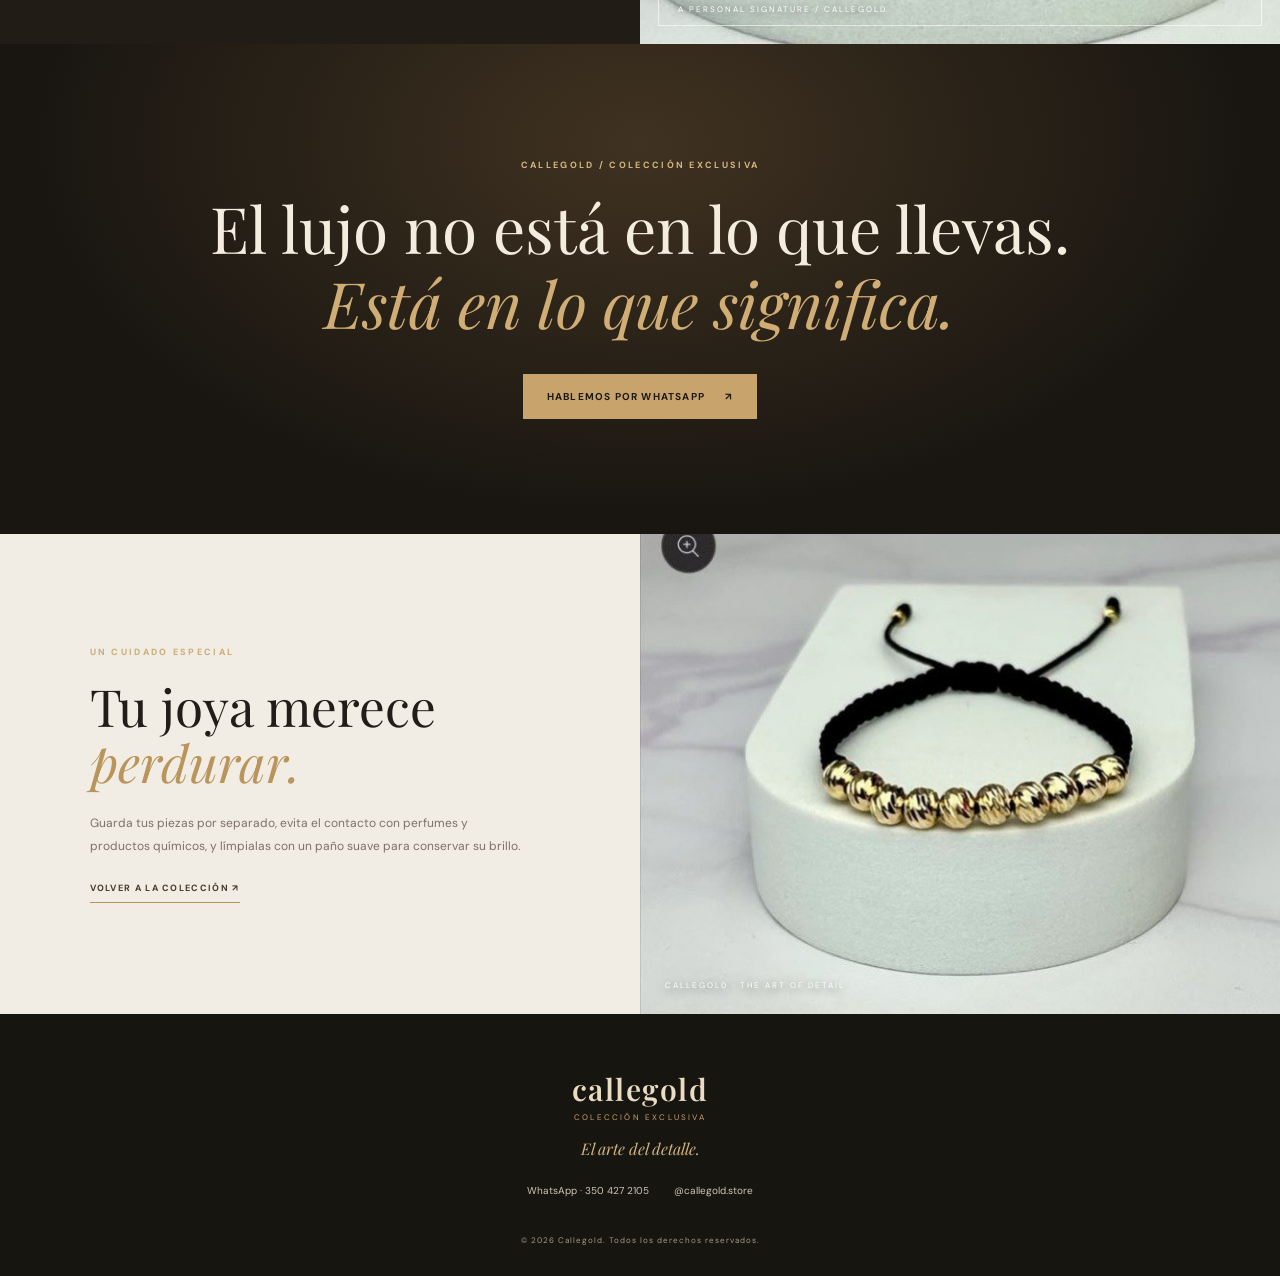
==== commit 6afa1811: "Add second Callegold editorial video section beneath hero" ====
--- a/index.html
+++ b/index.html
@@ -22,6 +22,20 @@
     <span class="hero-index">01 — 32</span>
   </div>
   <a href="#confianza" class="hero-scroll">DESCUBRE LA COLECCIÓN ↓</a>
+</section>
+
+<section class="editorial-video-section" aria-label="Video editorial Callegold">
+  <div class="editorial-video-heading">
+    <p class="eyebrow">CALLEGOLD / UNA HISTORIA EN MOVIMIENTO</p>
+    <h2>Detalles que <em>se sienten.</em></h2>
+  </div>
+  <div class="editorial-video-frame">
+    <video class="editorial-background-video" autoplay muted loop playsinline preload="metadata" poster="assets/products/ref-14.jpeg" aria-label="Video de joyería Callegold">
+      <source src="assets/videos/callegold-editorial-muted.mp4" type="video/mp4">
+    </video>
+    <div class="editorial-video-overlay"></div>
+    <span>CALLEGOLD · COLECCIÓN EXCLUSIVA</span>
+  </div>
 </section>
 
 <section class="trust-strip" id="confianza">
--- a/css/styles.css
+++ b/css/styles.css
@@ -216,3 +216,15 @@
 .clear-filters{width:100%;margin-top:26px;padding:13px;border:1px solid #c8ad75;background:transparent;color:#574a35;font-size:10px;letter-spacing:1px;text-transform:uppercase}
 .catalog-layout{display:block}
 @media(max-width:700px){.filter-toggle{width:100%;justify-content:center}.catalog-toolbar{align-items:stretch}}
+
+/* Video de fondo en la portada: el texto permanece por encima */
+.hero-video-media{position:relative;isolation:isolate;overflow:hidden;background:#171614}
+.hero-video-media .hero-background-video,
+.hero-video-media .hero-video-fallback{position:absolute;inset:0;width:100%;height:100%;object-fit:cover;display:block}
+.hero-video-media .hero-background-video{z-index:0}
+.hero-video-media .hero-video-fallback{z-index:-1;opacity:0;pointer-events:none}
+.hero-video-media:after{content:"";position:absolute;inset:0;z-index:1;background:linear-gradient(180deg,rgba(20,17,13,.08),rgba(20,17,13,.28));pointer-events:none}
+.hero-video-media:before{z-index:2}
+.hero-video-media .hero-media-caption,.hero-video-media .hero-index{z-index:3}
+@media(prefers-reduced-motion:reduce){.hero-video-media .hero-background-video{display:none}.hero-video-media .hero-video-fallback{z-index:0;opacity:1}}
+@media(max-width:700px){.hero-video-media{aspect-ratio:4/3}.hero-video-media .hero-background-video{object-position:center}}
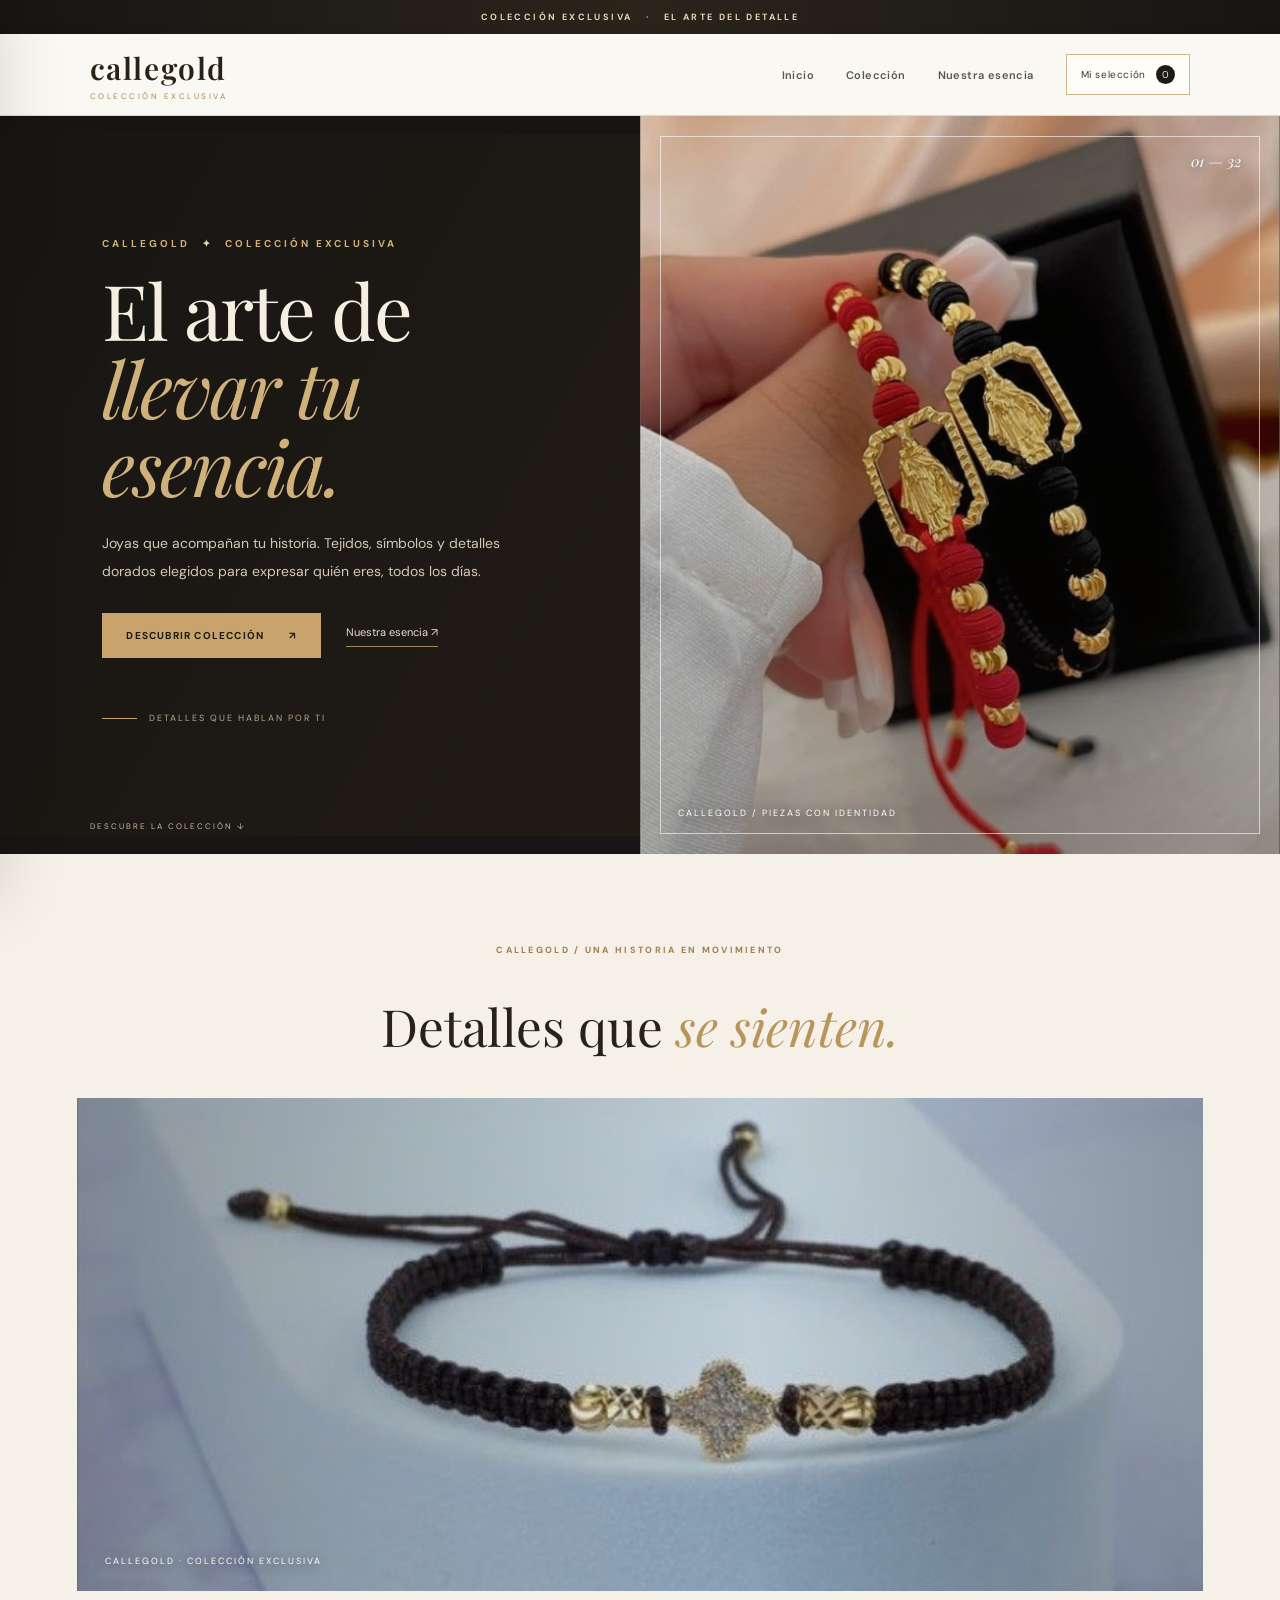
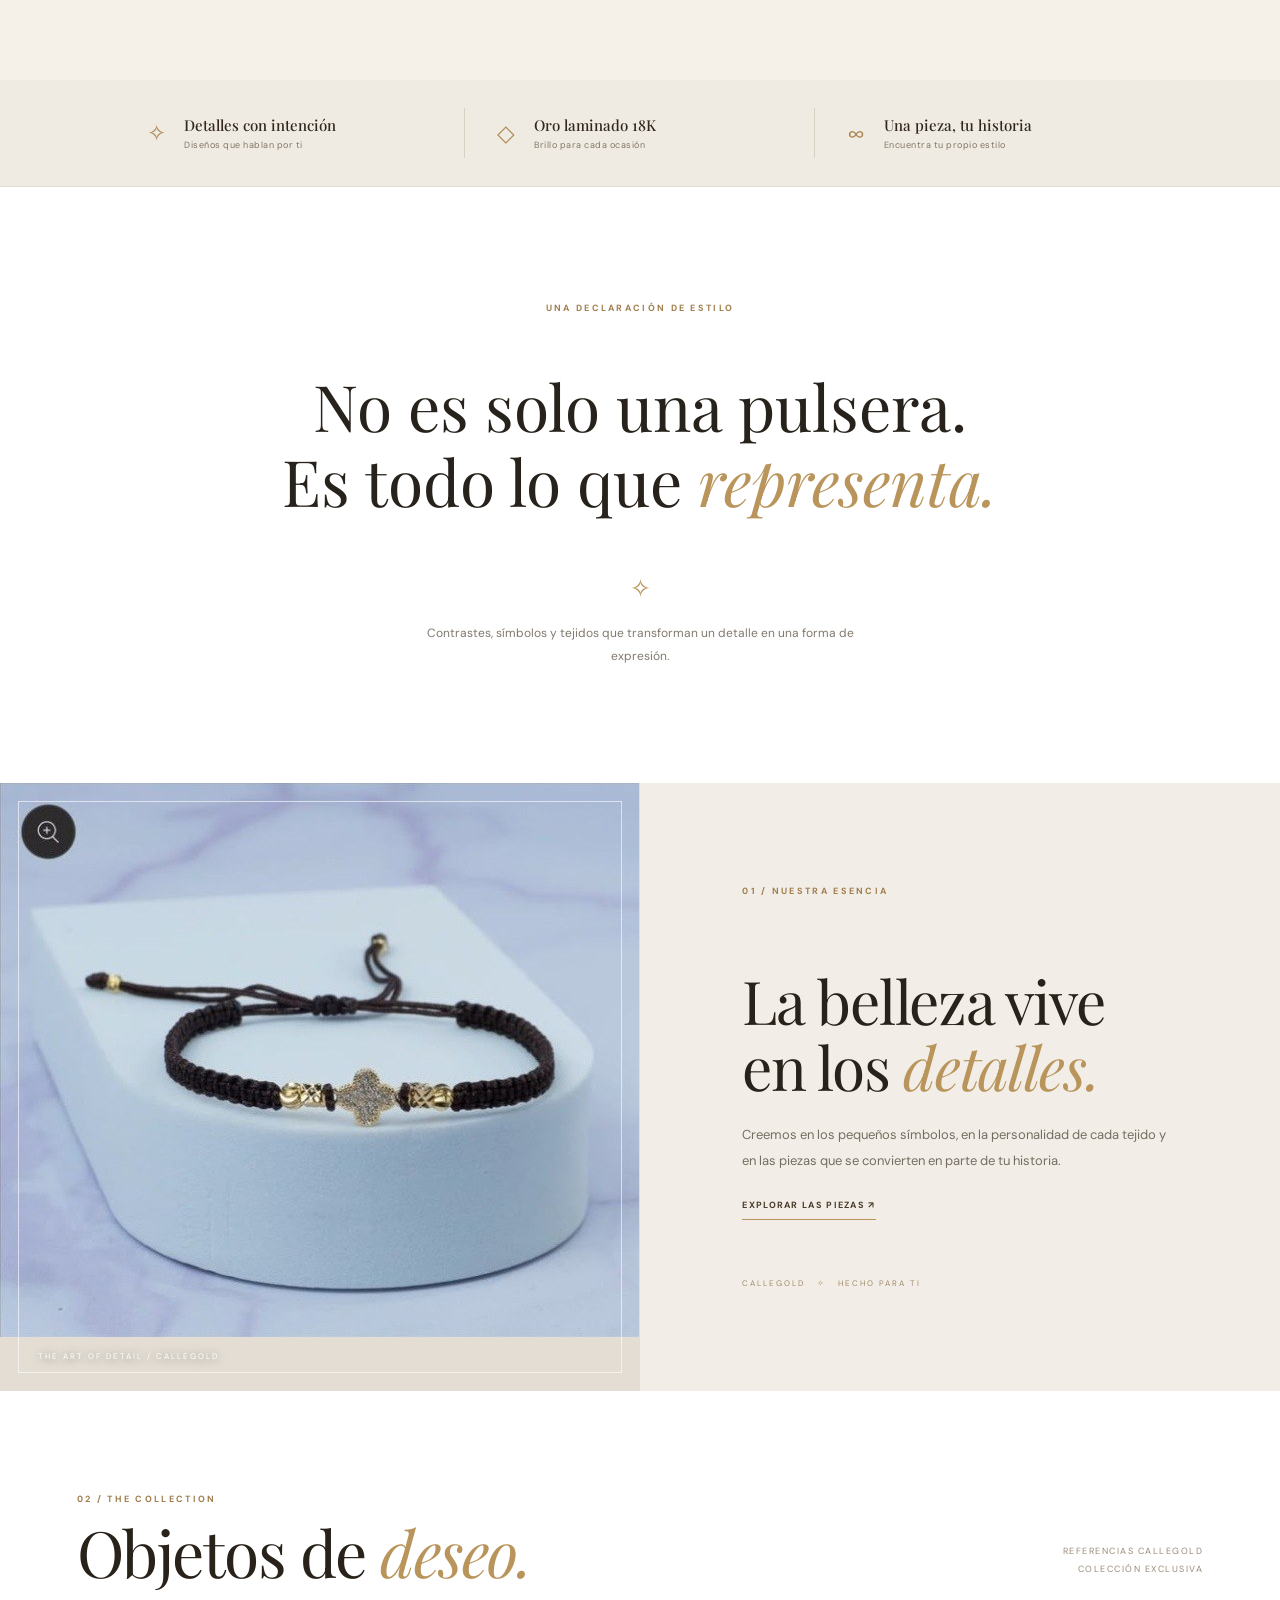
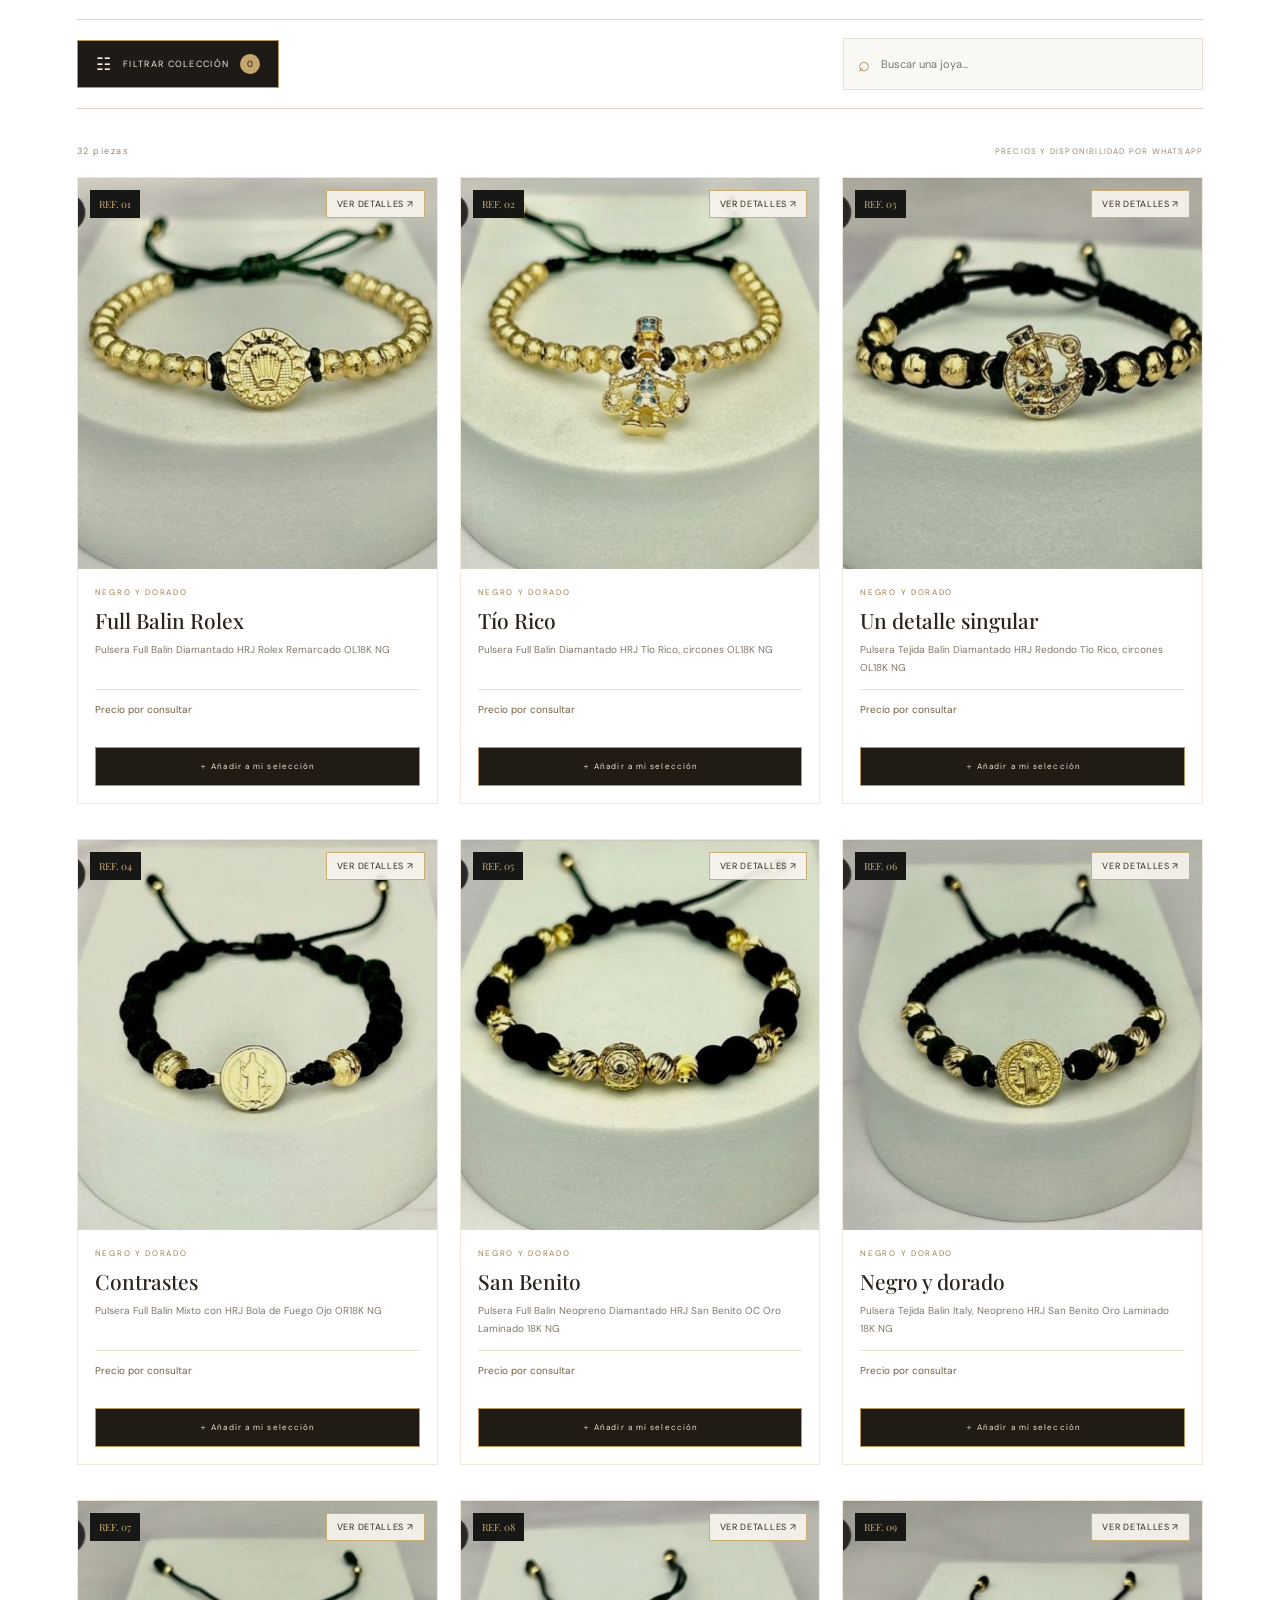
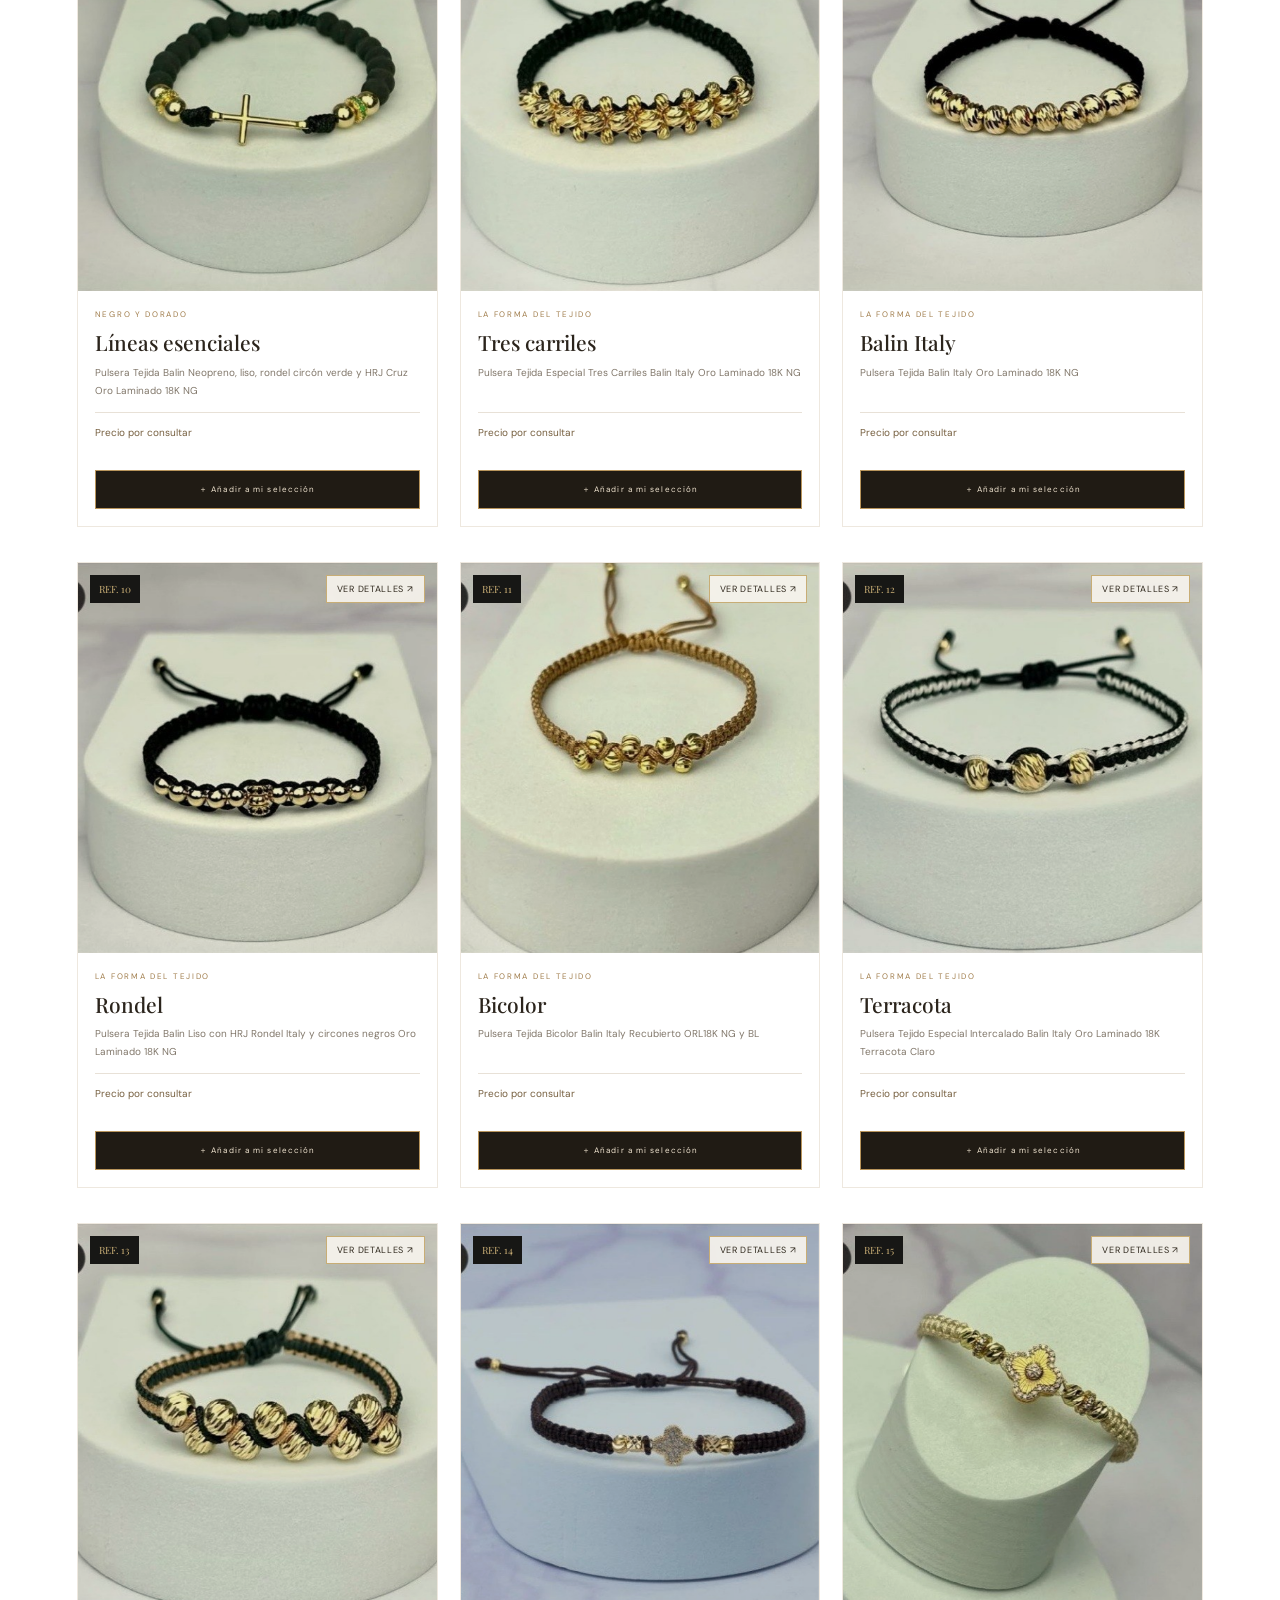
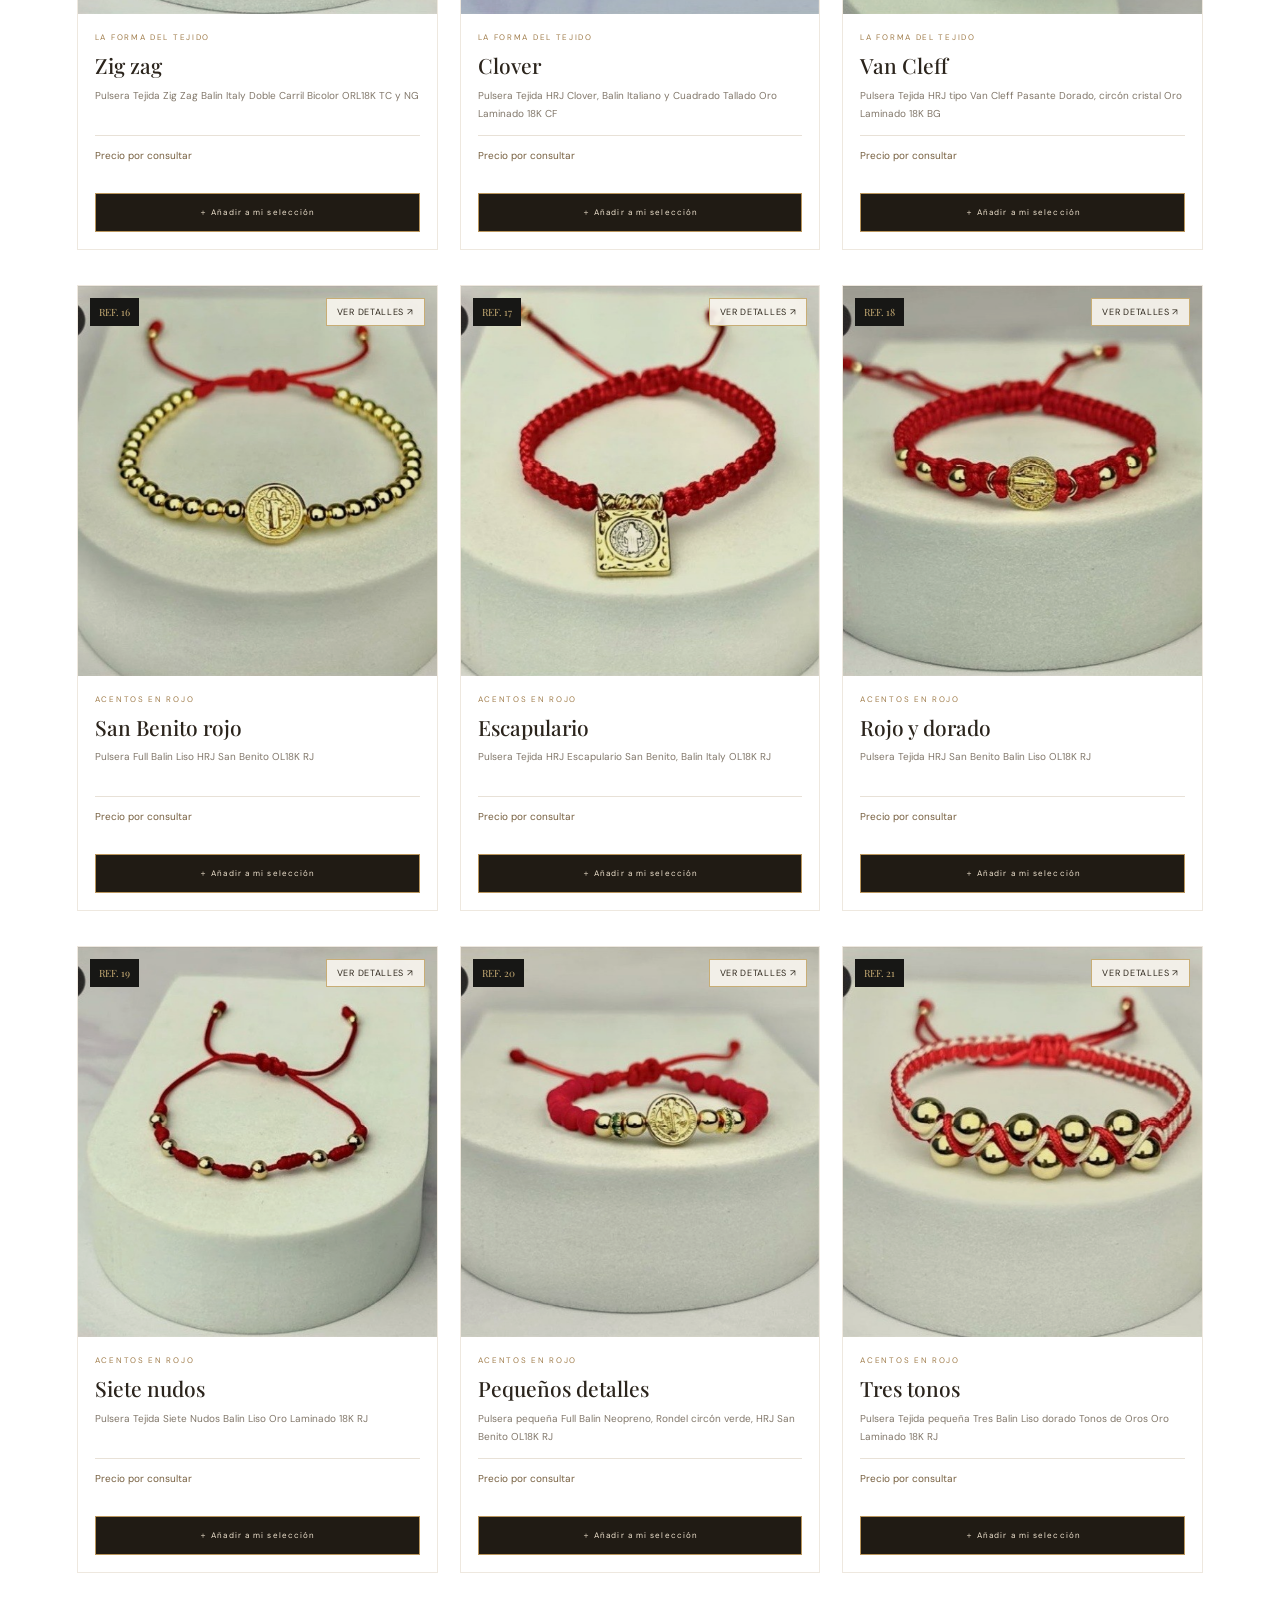
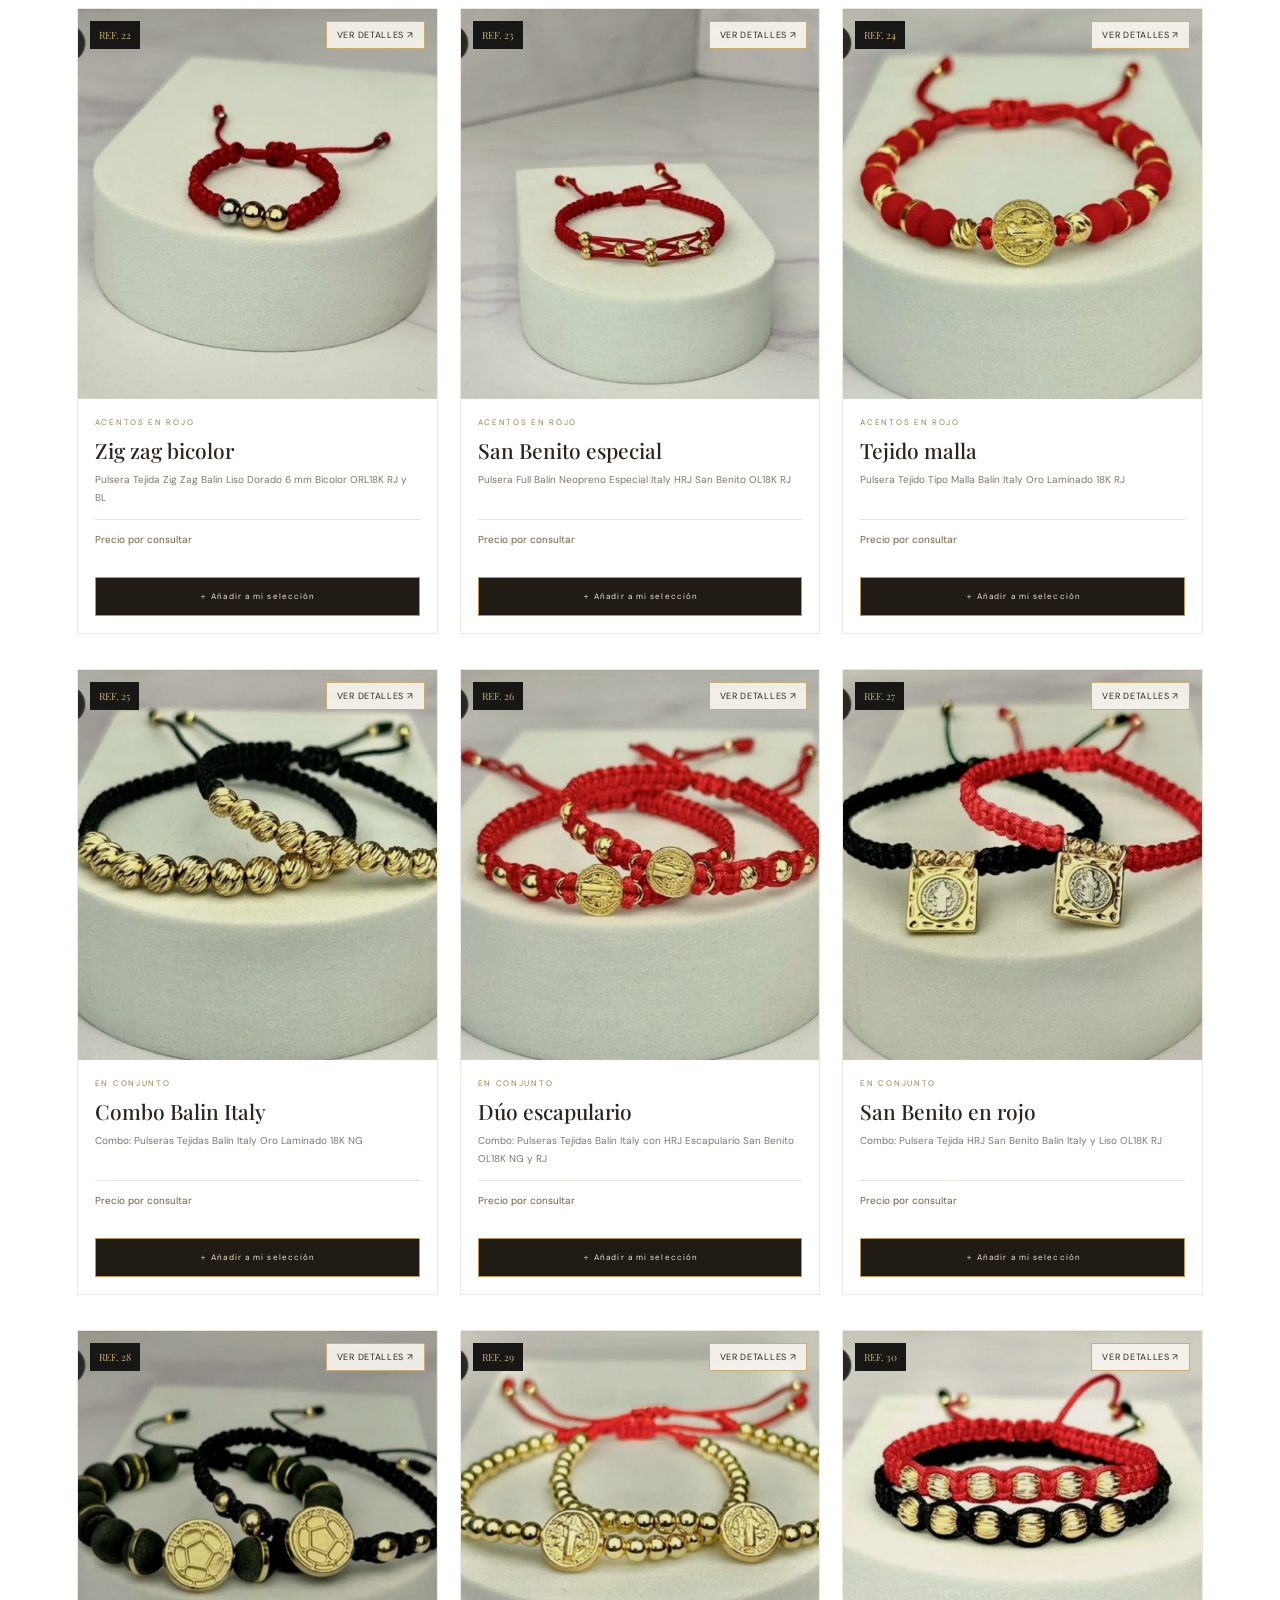
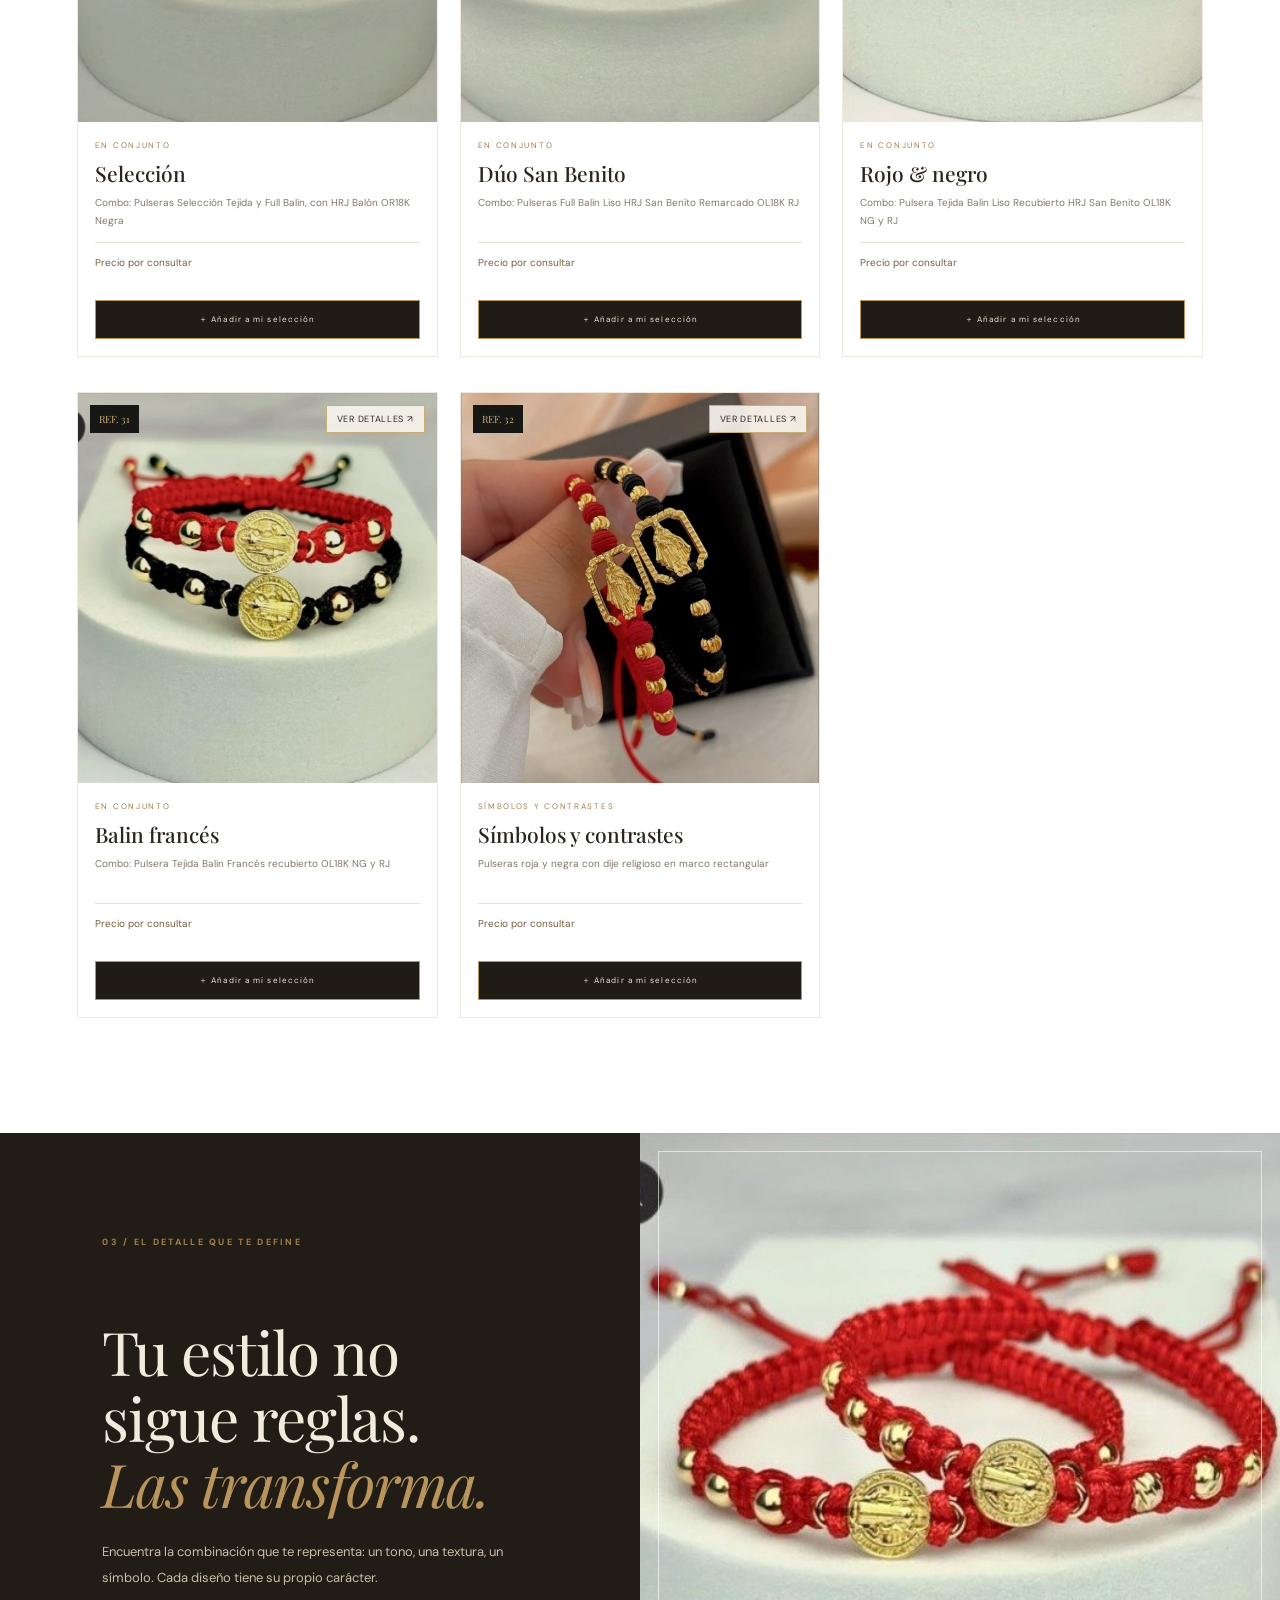
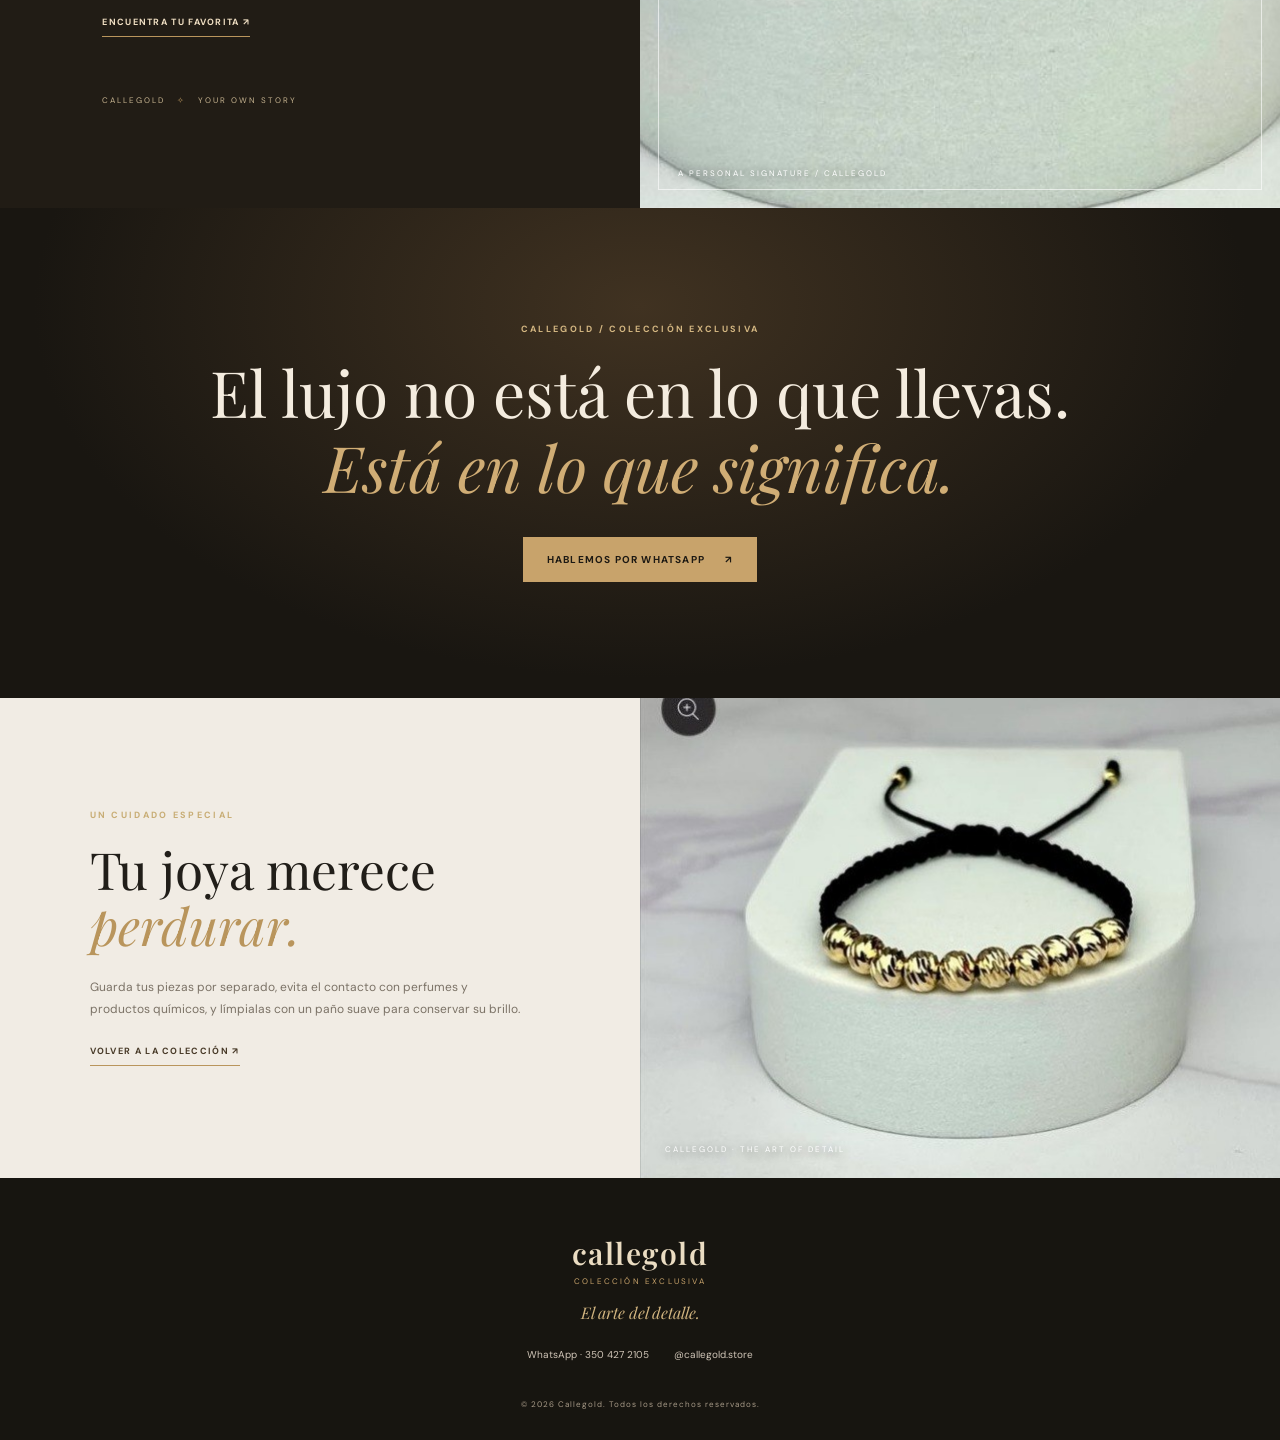
==== commit bd54a803: "Replace Our Essence photo with second Callegold background video" ====
--- a/index.html
+++ b/index.html
@@ -52,8 +52,10 @@
 </section>
 
 <section class="editorial editorial-first">
-  <div class="editorial-image cinematic-media">
-    <img src="assets/products/ref-14.jpeg" alt="Detalle de una pulsera Callegold con diseño dorado">
+  <div class="editorial-image cinematic-media editorial-video-panel">
+    <video class="editorial-section-video" autoplay muted loop playsinline preload="metadata" poster="assets/products/ref-14.jpeg" aria-label="Video editorial de joyería Callegold">
+      <source src="assets/videos/callegold-editorial-muted.mp4" type="video/mp4">
+    </video>
     <span class="editorial-caption">THE ART OF DETAIL / CALLEGOLD</span>
   </div>
   <div class="editorial-copy">
--- a/css/styles.css
+++ b/css/styles.css
@@ -228,3 +228,15 @@
 .hero-video-media .hero-media-caption,.hero-video-media .hero-index{z-index:3}
 @media(prefers-reduced-motion:reduce){.hero-video-media .hero-background-video{display:none}.hero-video-media .hero-video-fallback{z-index:0;opacity:1}}
 @media(max-width:700px){.hero-video-media{aspect-ratio:4/3}.hero-video-media .hero-background-video{object-position:center}}
+
+/* Segundo video editorial bajo la portada */
+.editorial-video-section{padding:clamp(48px,7vw,92px) clamp(22px,6vw,100px);background:#f5f1e9}
+.editorial-video-heading{text-align:center;margin:0 auto 27px}
+.editorial-video-heading .eyebrow{color:#a17e4d}
+.editorial-video-heading h2{font:400 clamp(34px,4vw,55px)/1.12 "Playfair Display",Georgia,serif;color:#28221b}
+.editorial-video-heading h2 em{color:#b9955c;font-style:italic}
+.editorial-video-frame{position:relative;max-width:1450px;margin:0 auto;aspect-ratio:16/7;min-height:250px;overflow:hidden;background:#171614}
+.editorial-background-video{position:absolute;inset:0;width:100%;height:100%;object-fit:cover;display:block}
+.editorial-video-overlay{position:absolute;inset:0;background:linear-gradient(90deg,#100e0b55,#100e0b0d 60%,#100e0b44);pointer-events:none}
+.editorial-video-frame>span{position:absolute;left:28px;bottom:24px;color:#fff;text-shadow:0 2px 12px #000a;font-size:9px;letter-spacing:2px}
+@media(max-width:700px){.editorial-video-section{padding:55px 5%}.editorial-video-frame{aspect-ratio:4/3;min-height:220px}.editorial-video-frame>span{left:16px;bottom:16px;font-size:8px}}
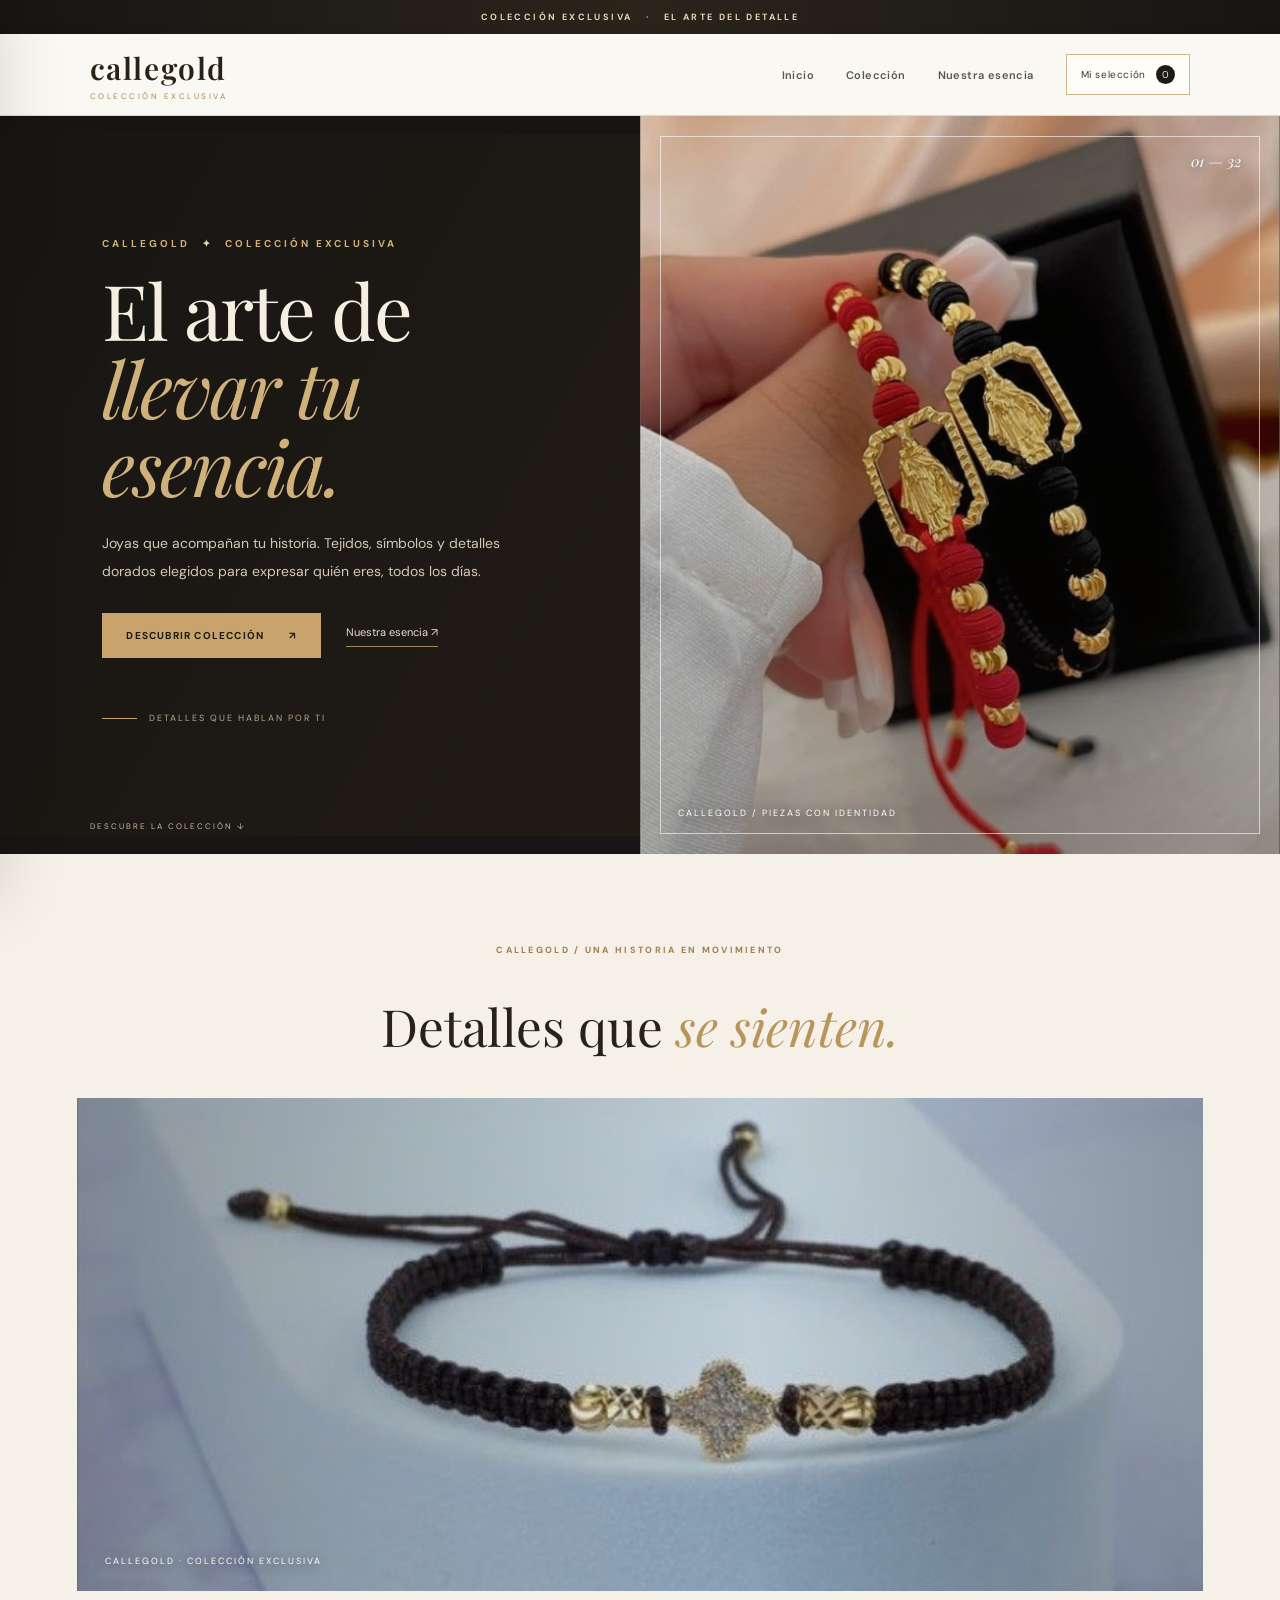
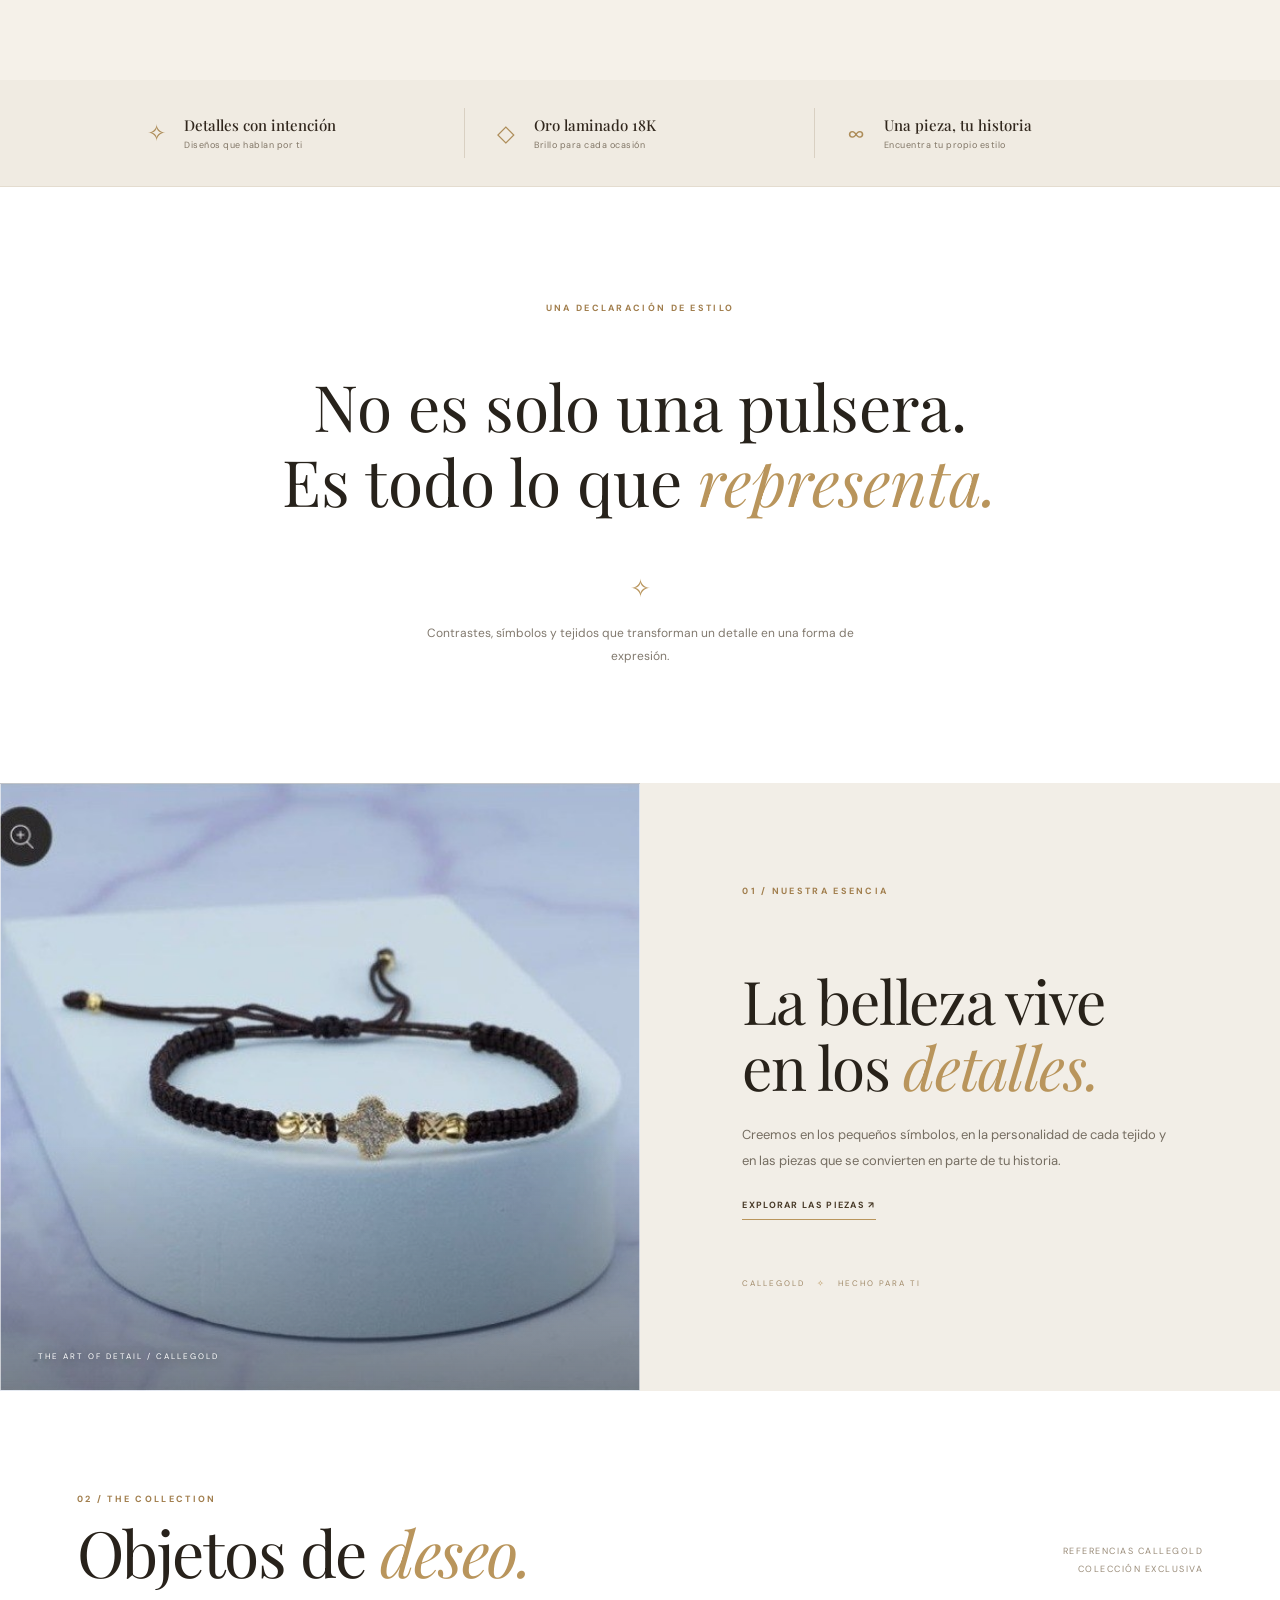
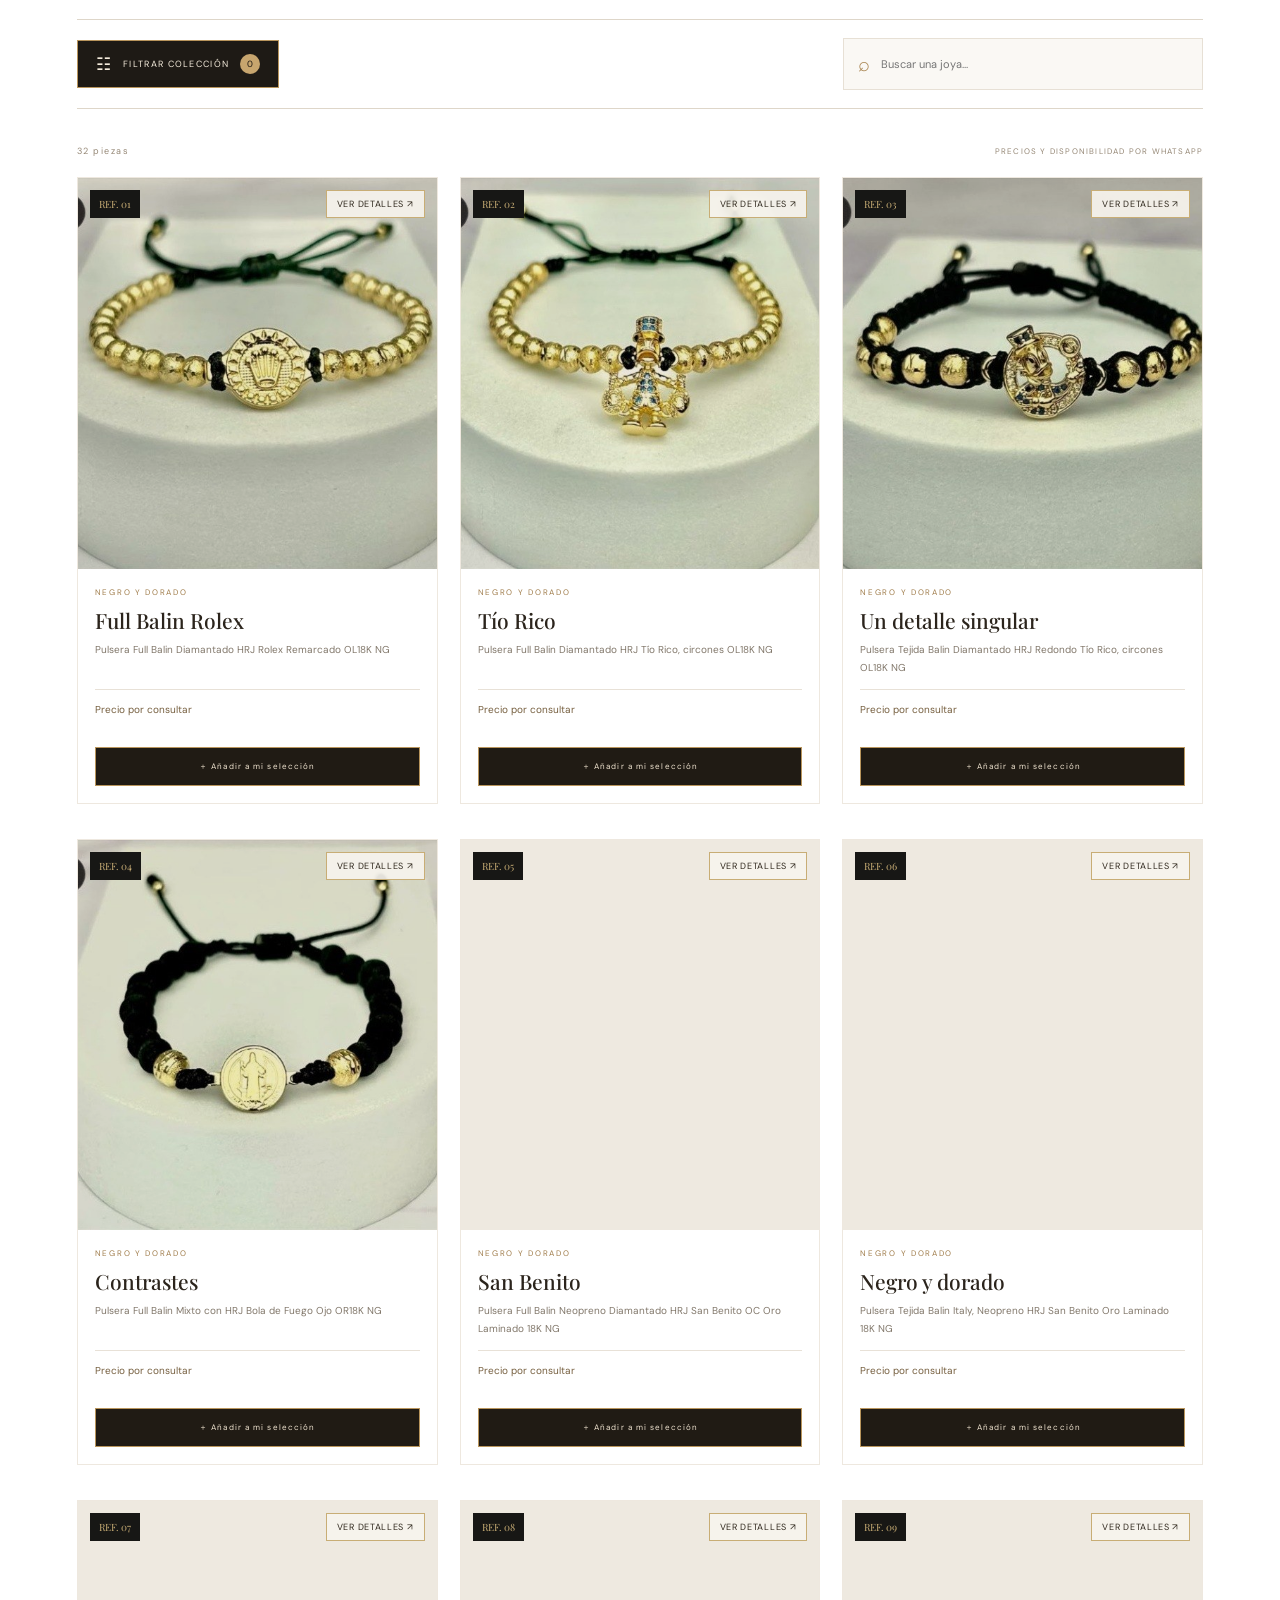
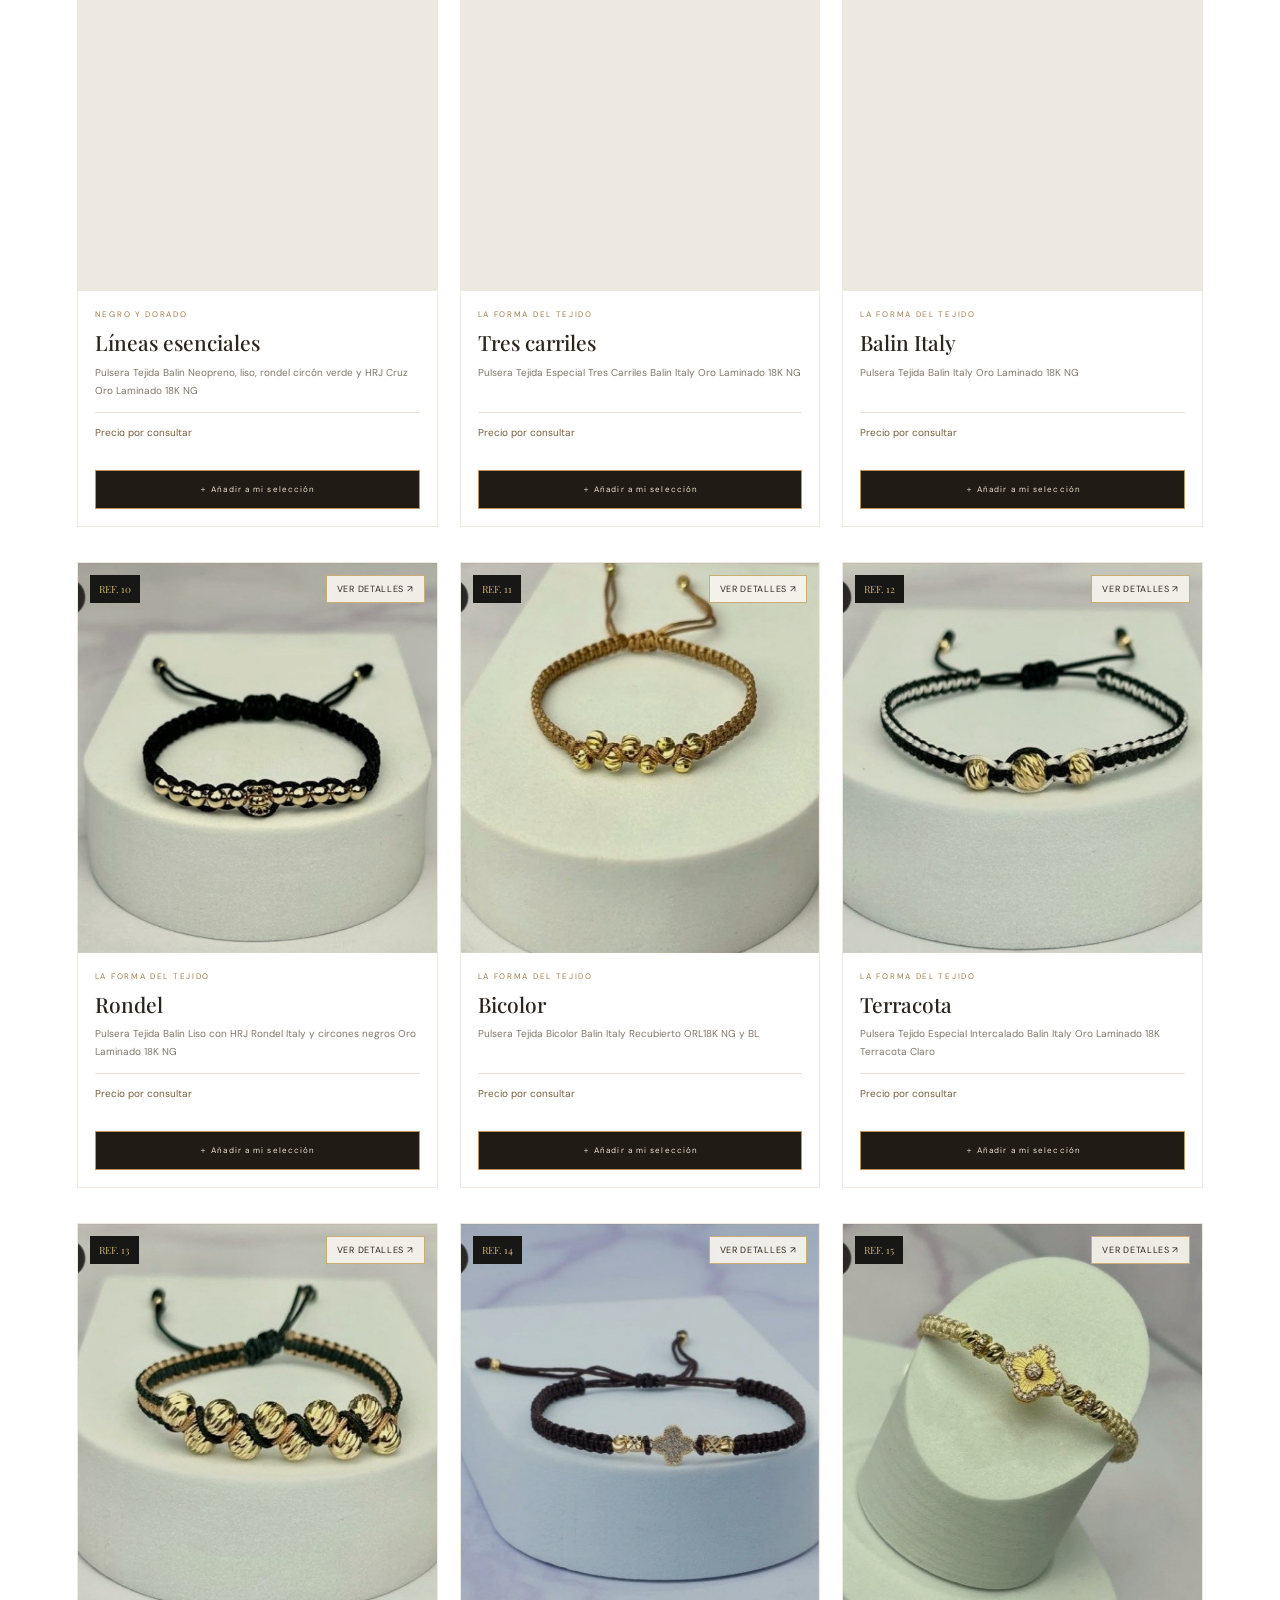
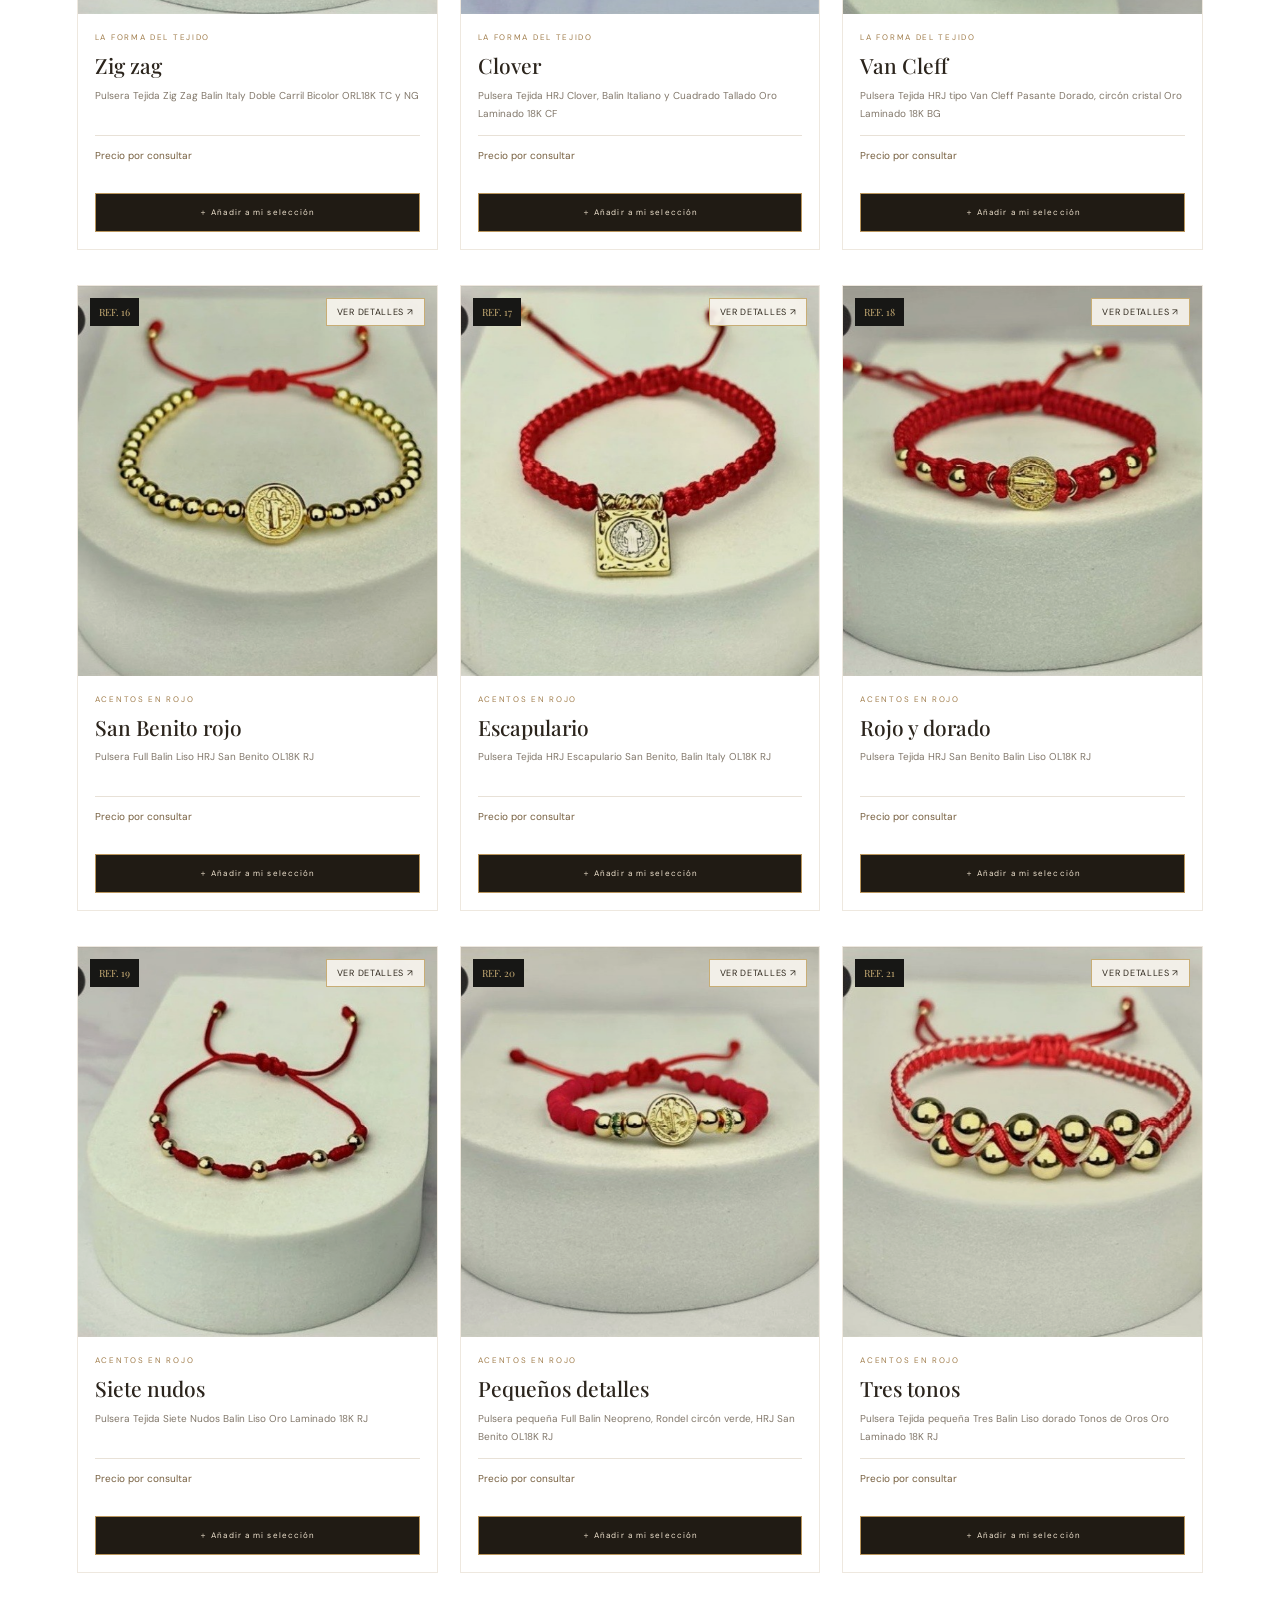
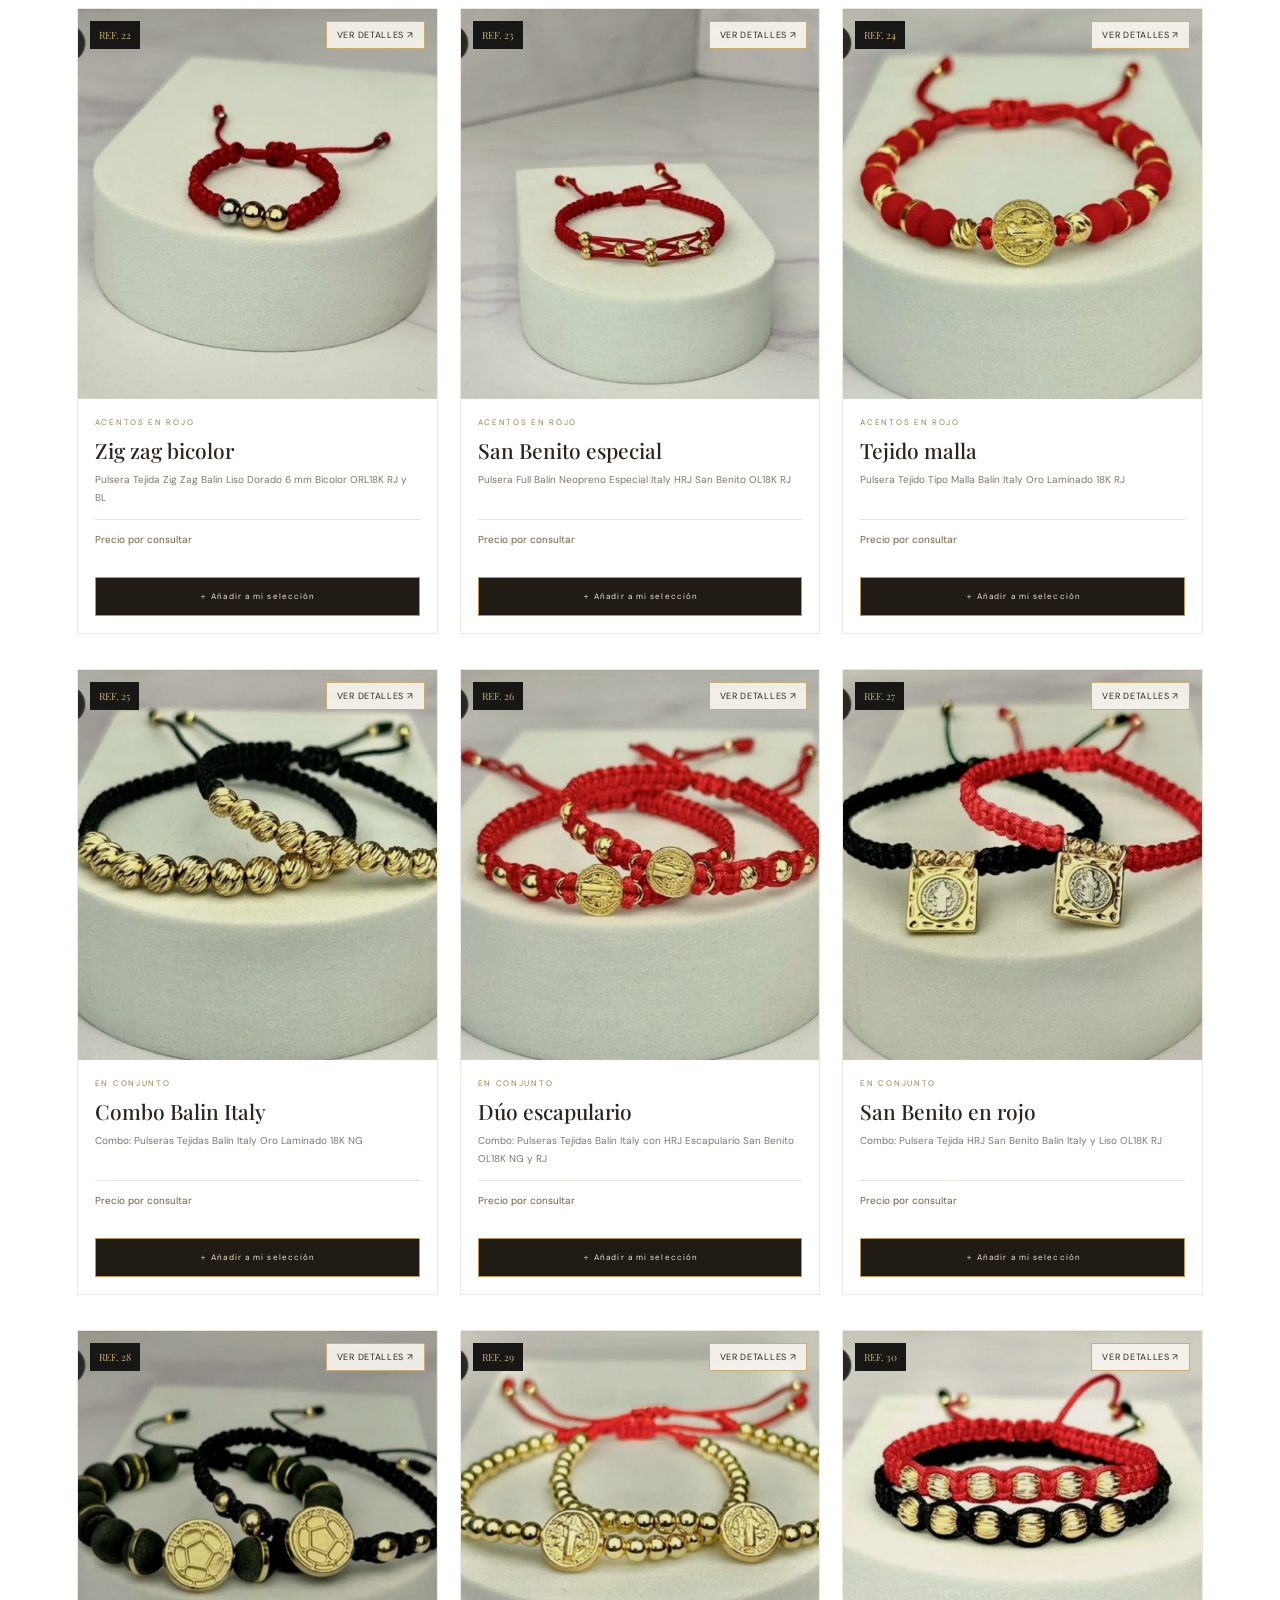
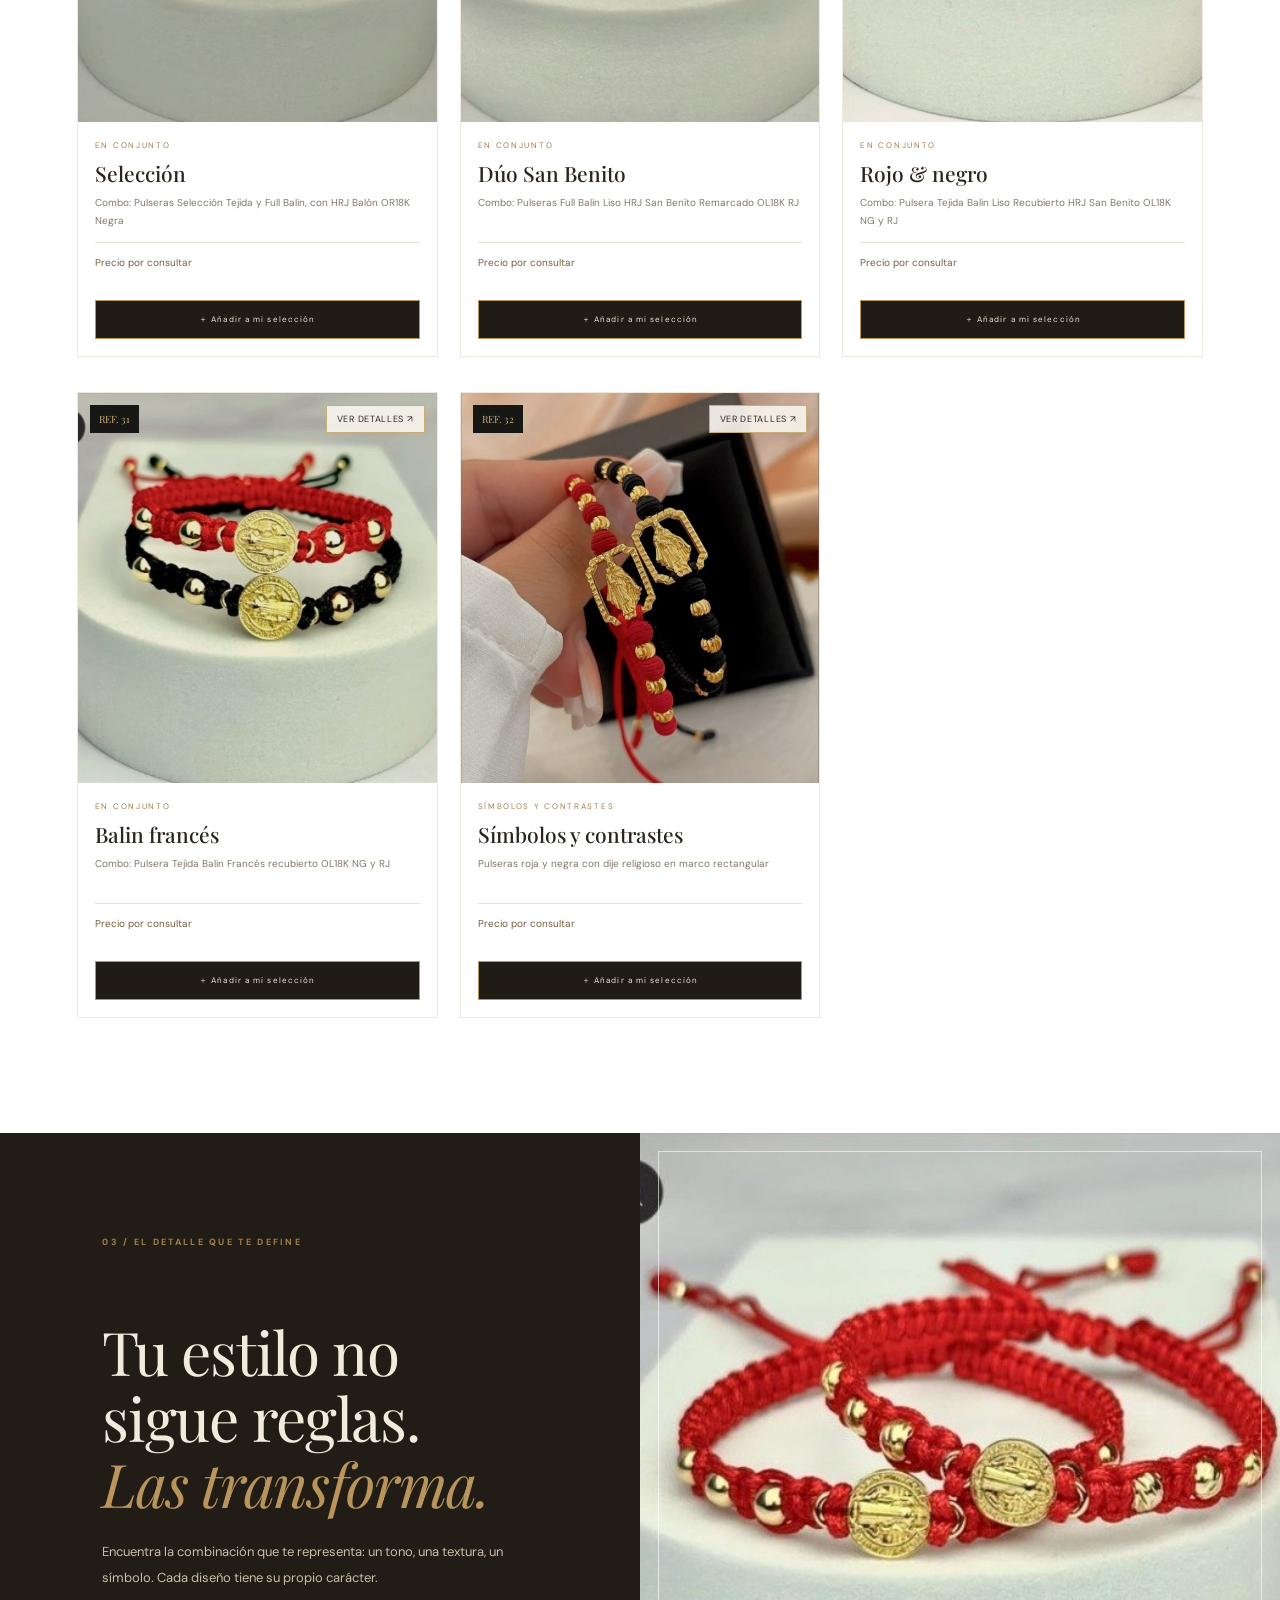
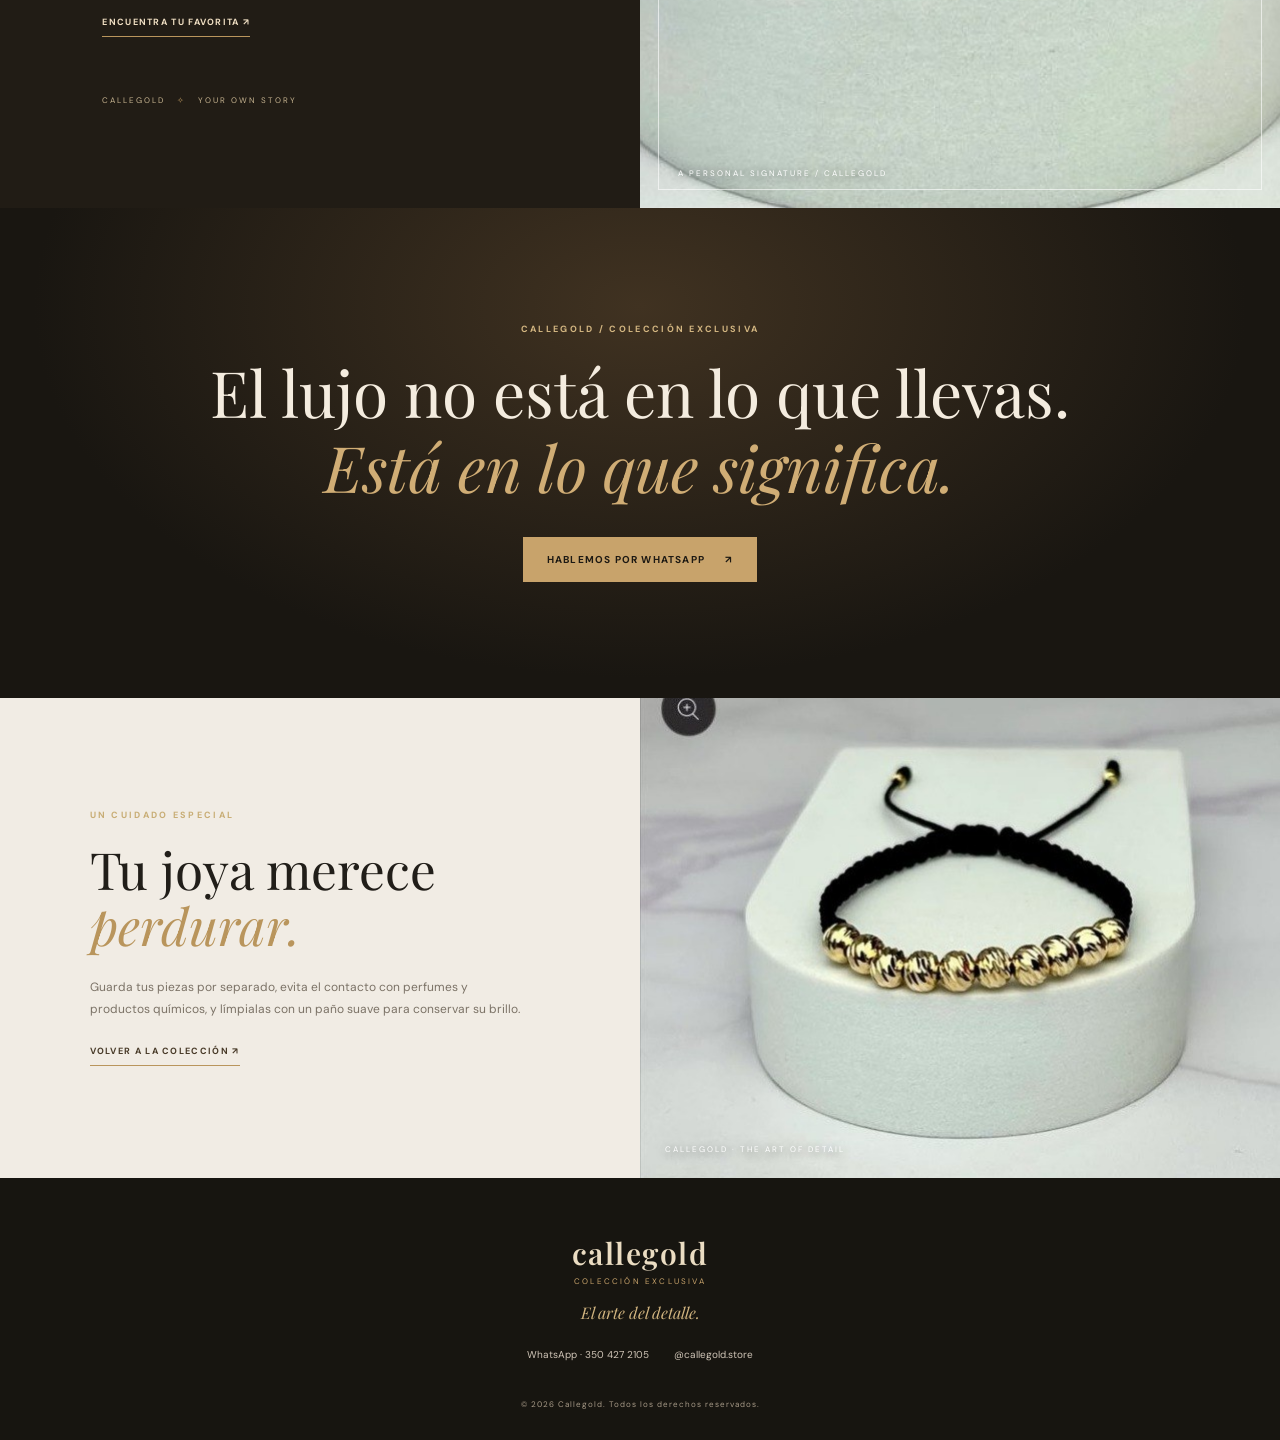
==== commit e30f1326: "Use verified MP4 in Callegold hero and Our Essence sections" ====
--- a/index.html
+++ b/index.html
@@ -31,7 +31,7 @@
   </div>
   <div class="editorial-video-frame">
     <video class="editorial-background-video" autoplay muted loop playsinline preload="metadata" poster="assets/products/ref-14.jpeg" aria-label="Video de joyería Callegold">
-      <source src="assets/videos/callegold-editorial-muted.mp4" type="video/mp4">
+      <source src="assets/videos/callegold-hero.mp4" type="video/mp4">
     </video>
     <div class="editorial-video-overlay"></div>
     <span>CALLEGOLD · COLECCIÓN EXCLUSIVA</span>
@@ -54,7 +54,7 @@
 <section class="editorial editorial-first">
   <div class="editorial-image cinematic-media editorial-video-panel">
     <video class="editorial-section-video" autoplay muted loop playsinline preload="metadata" poster="assets/products/ref-14.jpeg" aria-label="Video editorial de joyería Callegold">
-      <source src="assets/videos/callegold-editorial-muted.mp4" type="video/mp4">
+      <source src="assets/videos/callegold-hero.mp4" type="video/mp4">
     </video>
     <span class="editorial-caption">THE ART OF DETAIL / CALLEGOLD</span>
   </div>
--- a/css/styles.css
+++ b/css/styles.css
@@ -240,3 +240,10 @@
 .editorial-video-overlay{position:absolute;inset:0;background:linear-gradient(90deg,#100e0b55,#100e0b0d 60%,#100e0b44);pointer-events:none}
 .editorial-video-frame>span{position:absolute;left:28px;bottom:24px;color:#fff;text-shadow:0 2px 12px #000a;font-size:9px;letter-spacing:2px}
 @media(max-width:700px){.editorial-video-section{padding:55px 5%}.editorial-video-frame{aspect-ratio:4/3;min-height:220px}.editorial-video-frame>span{left:16px;bottom:16px;font-size:8px}}
+
+/* Video en lugar de la fotografía de la sección Nuestra esencia */
+.editorial-video-panel{position:relative;overflow:hidden;background:#171614;isolation:isolate}
+.editorial-video-panel .editorial-section-video{position:absolute;inset:0;width:100%;height:100%;object-fit:cover;display:block;z-index:0}
+.editorial-video-panel:after{content:"";position:absolute;inset:0;background:linear-gradient(0deg,#100e0b66,transparent 42%);z-index:1;pointer-events:none}
+.editorial-video-panel:before{z-index:2}
+.editorial-video-panel .editorial-caption{z-index:3}
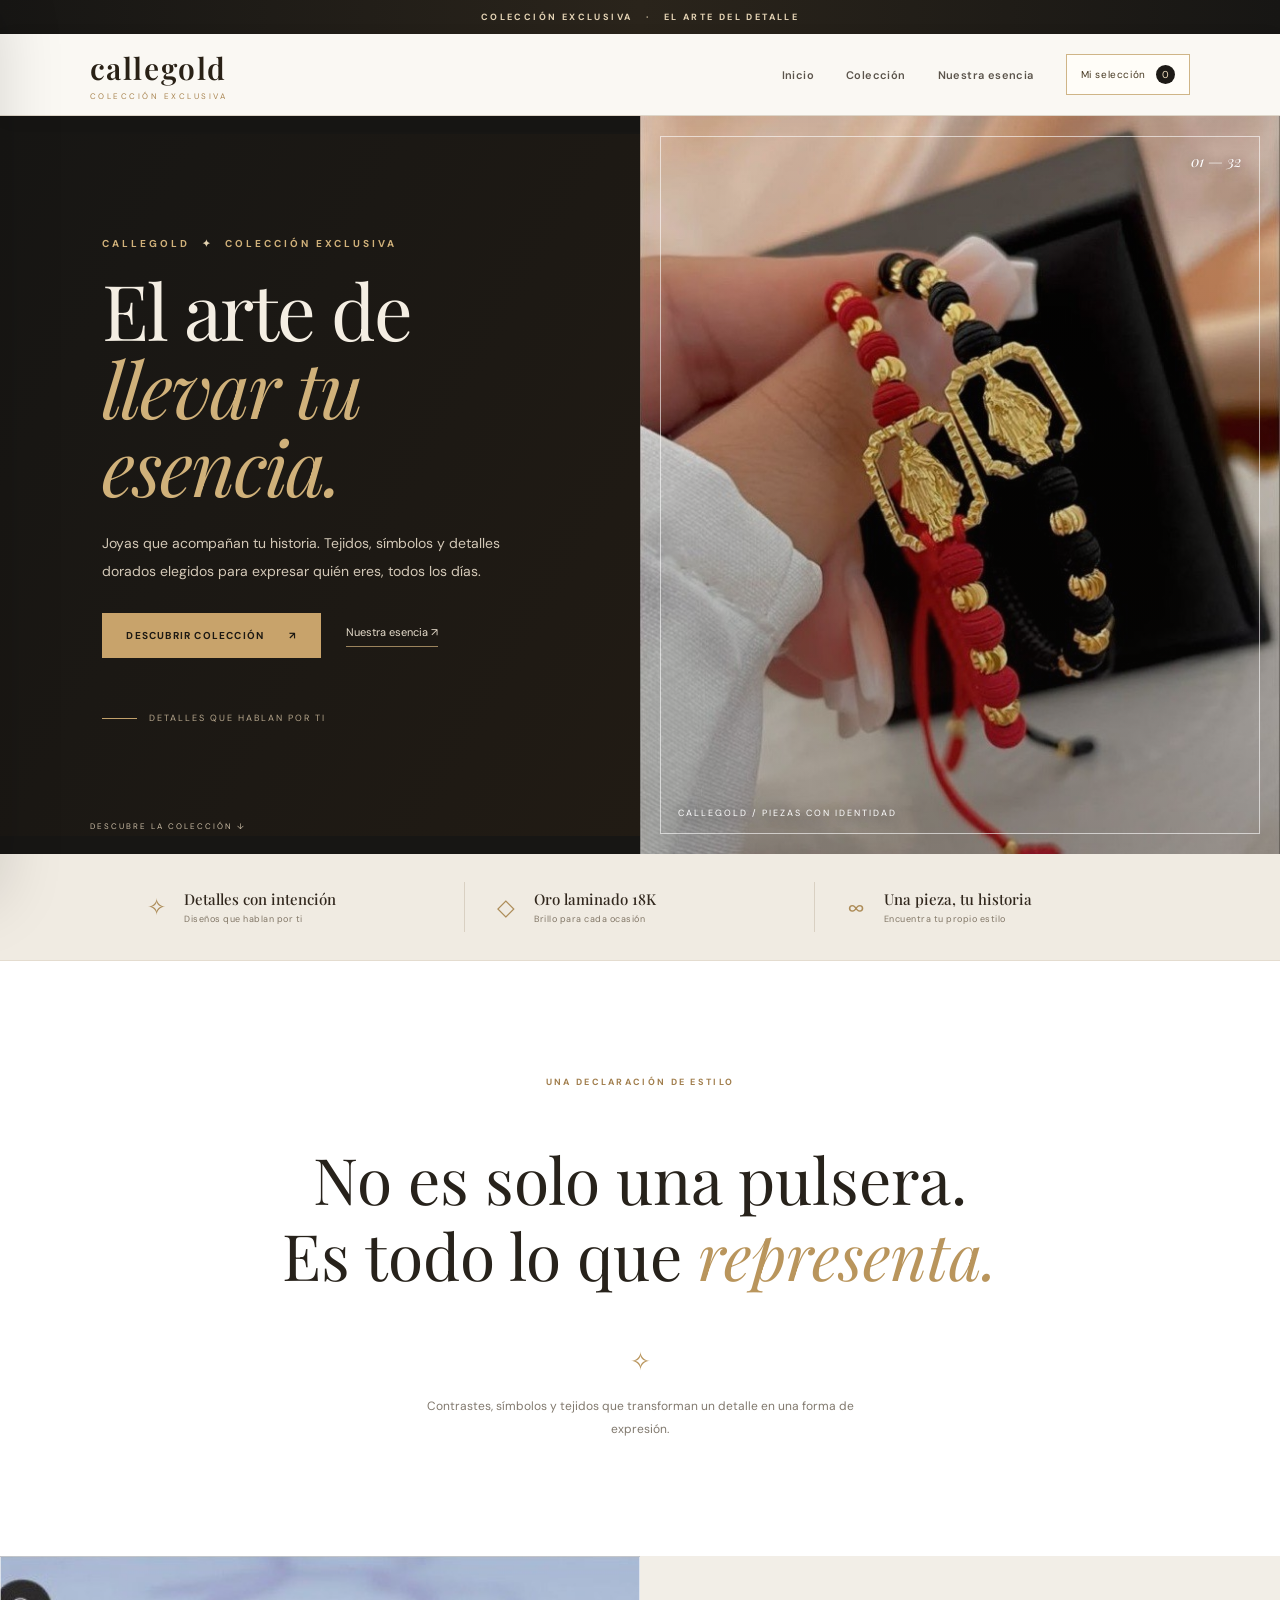
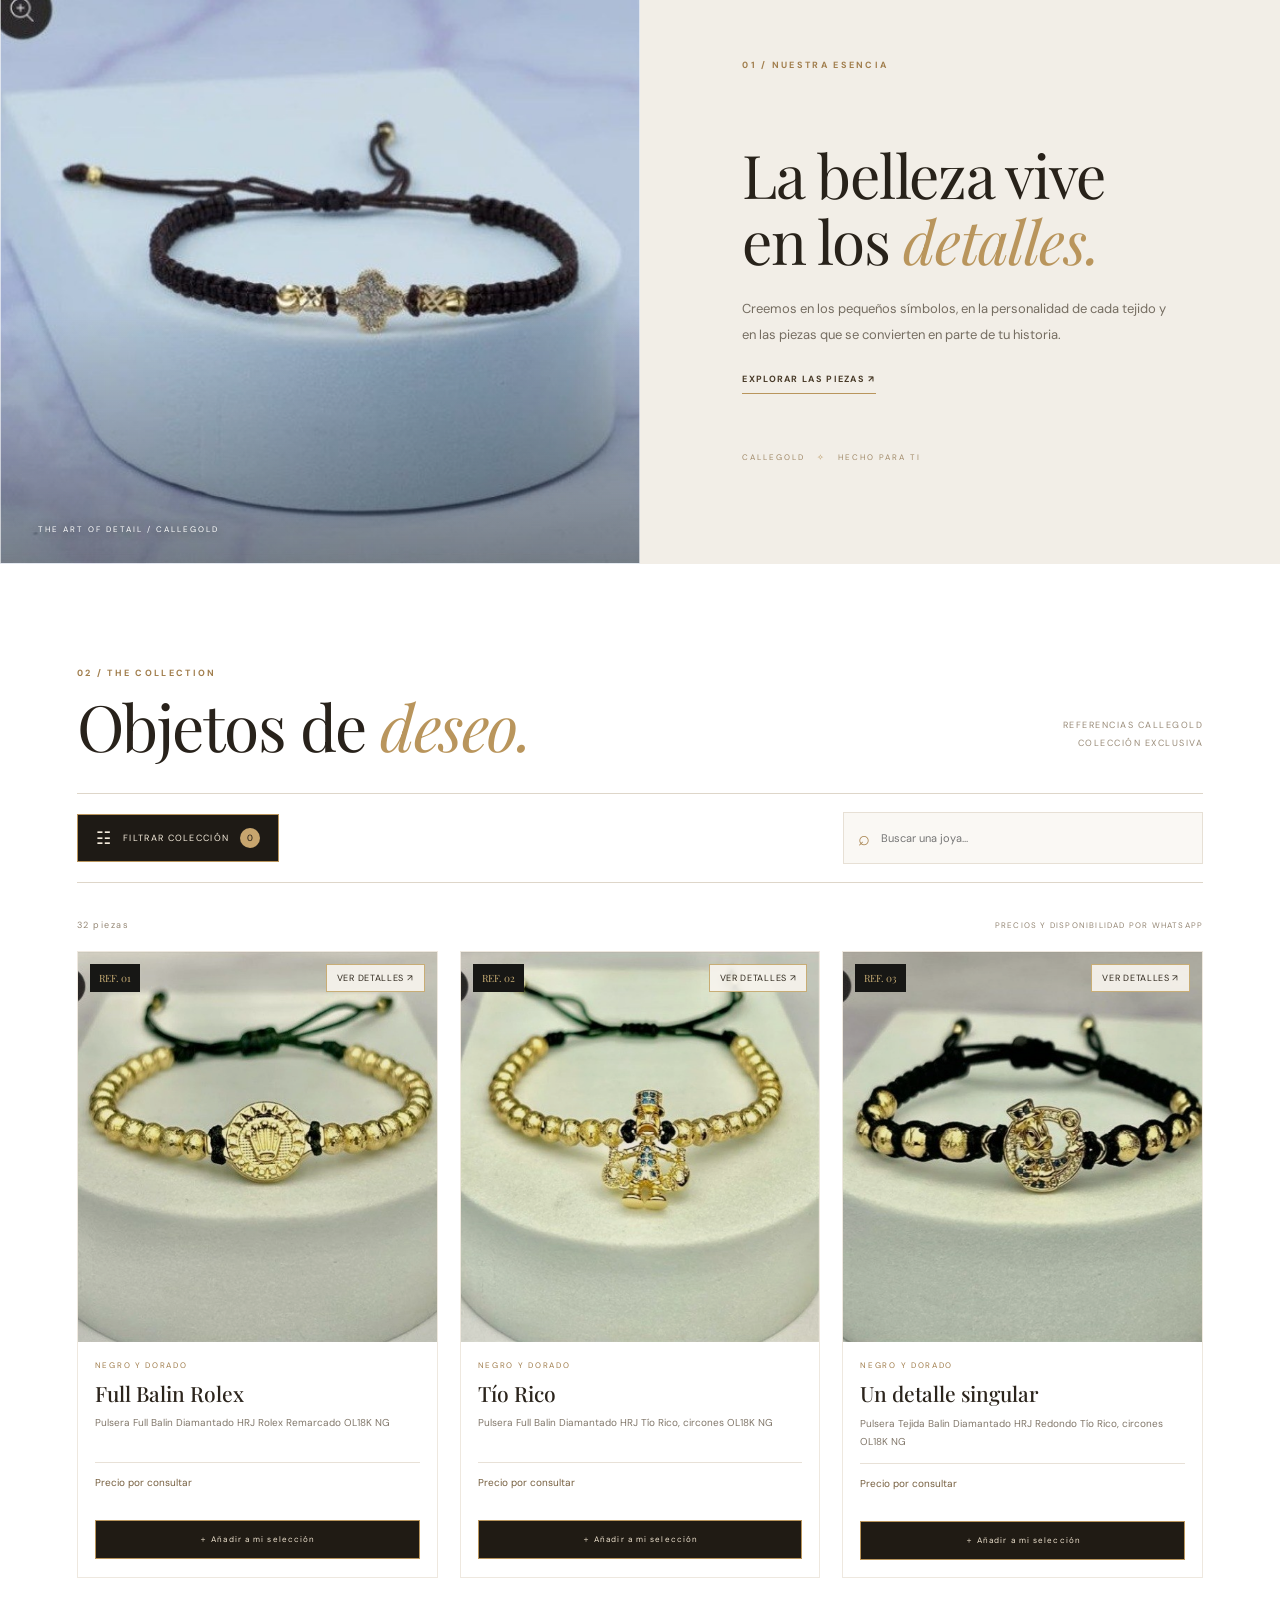
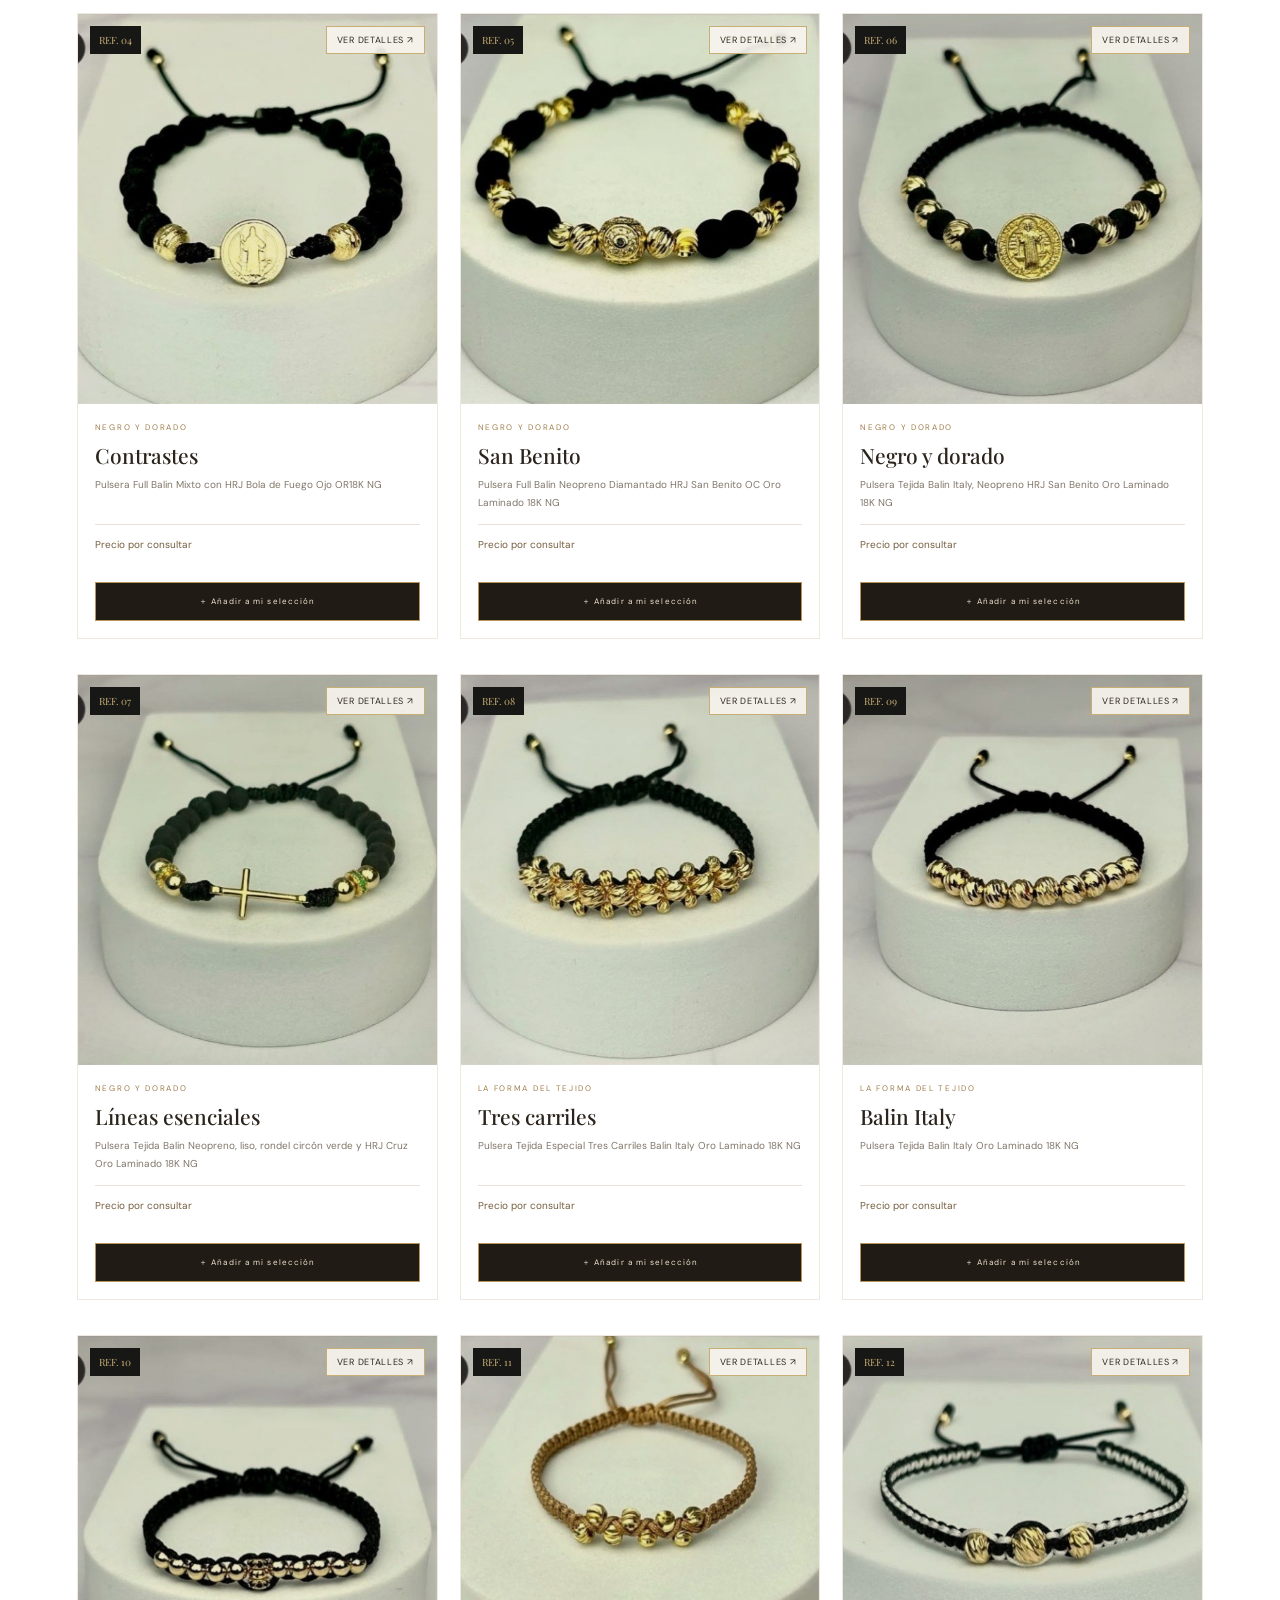
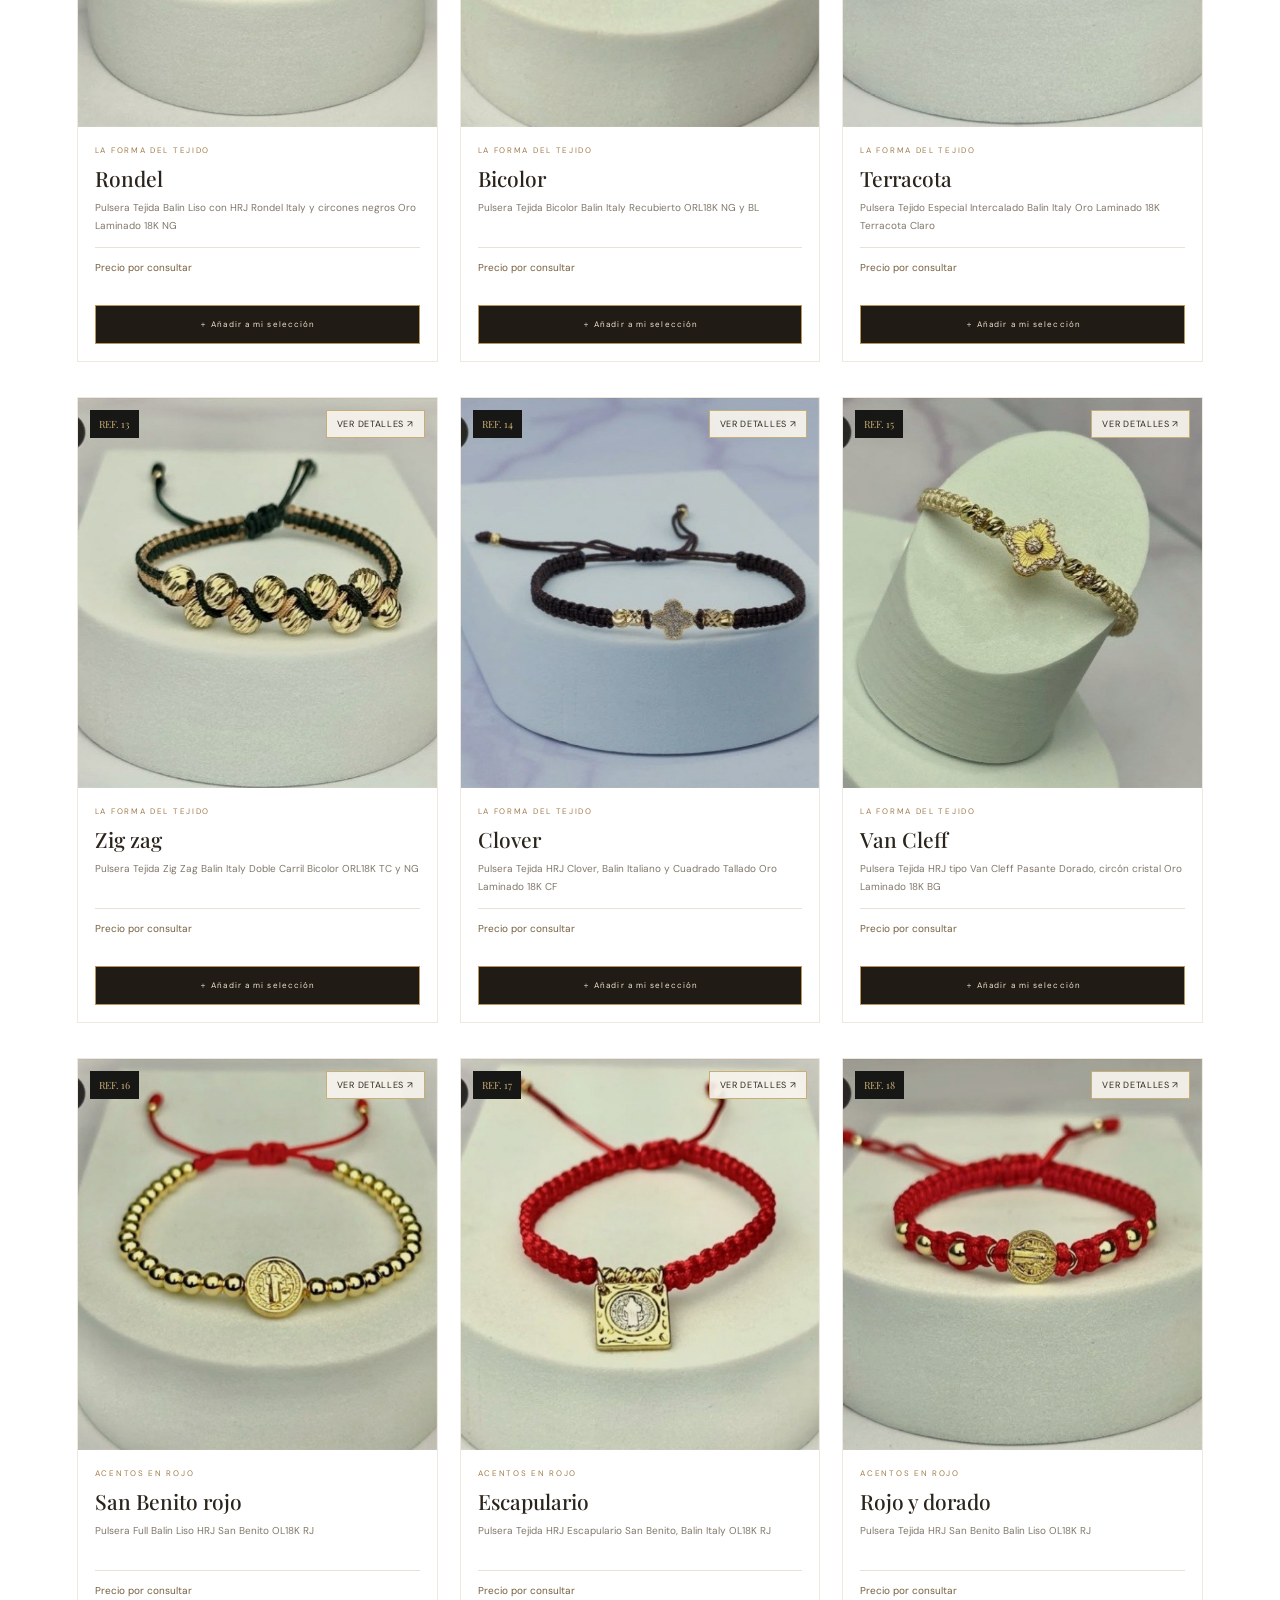
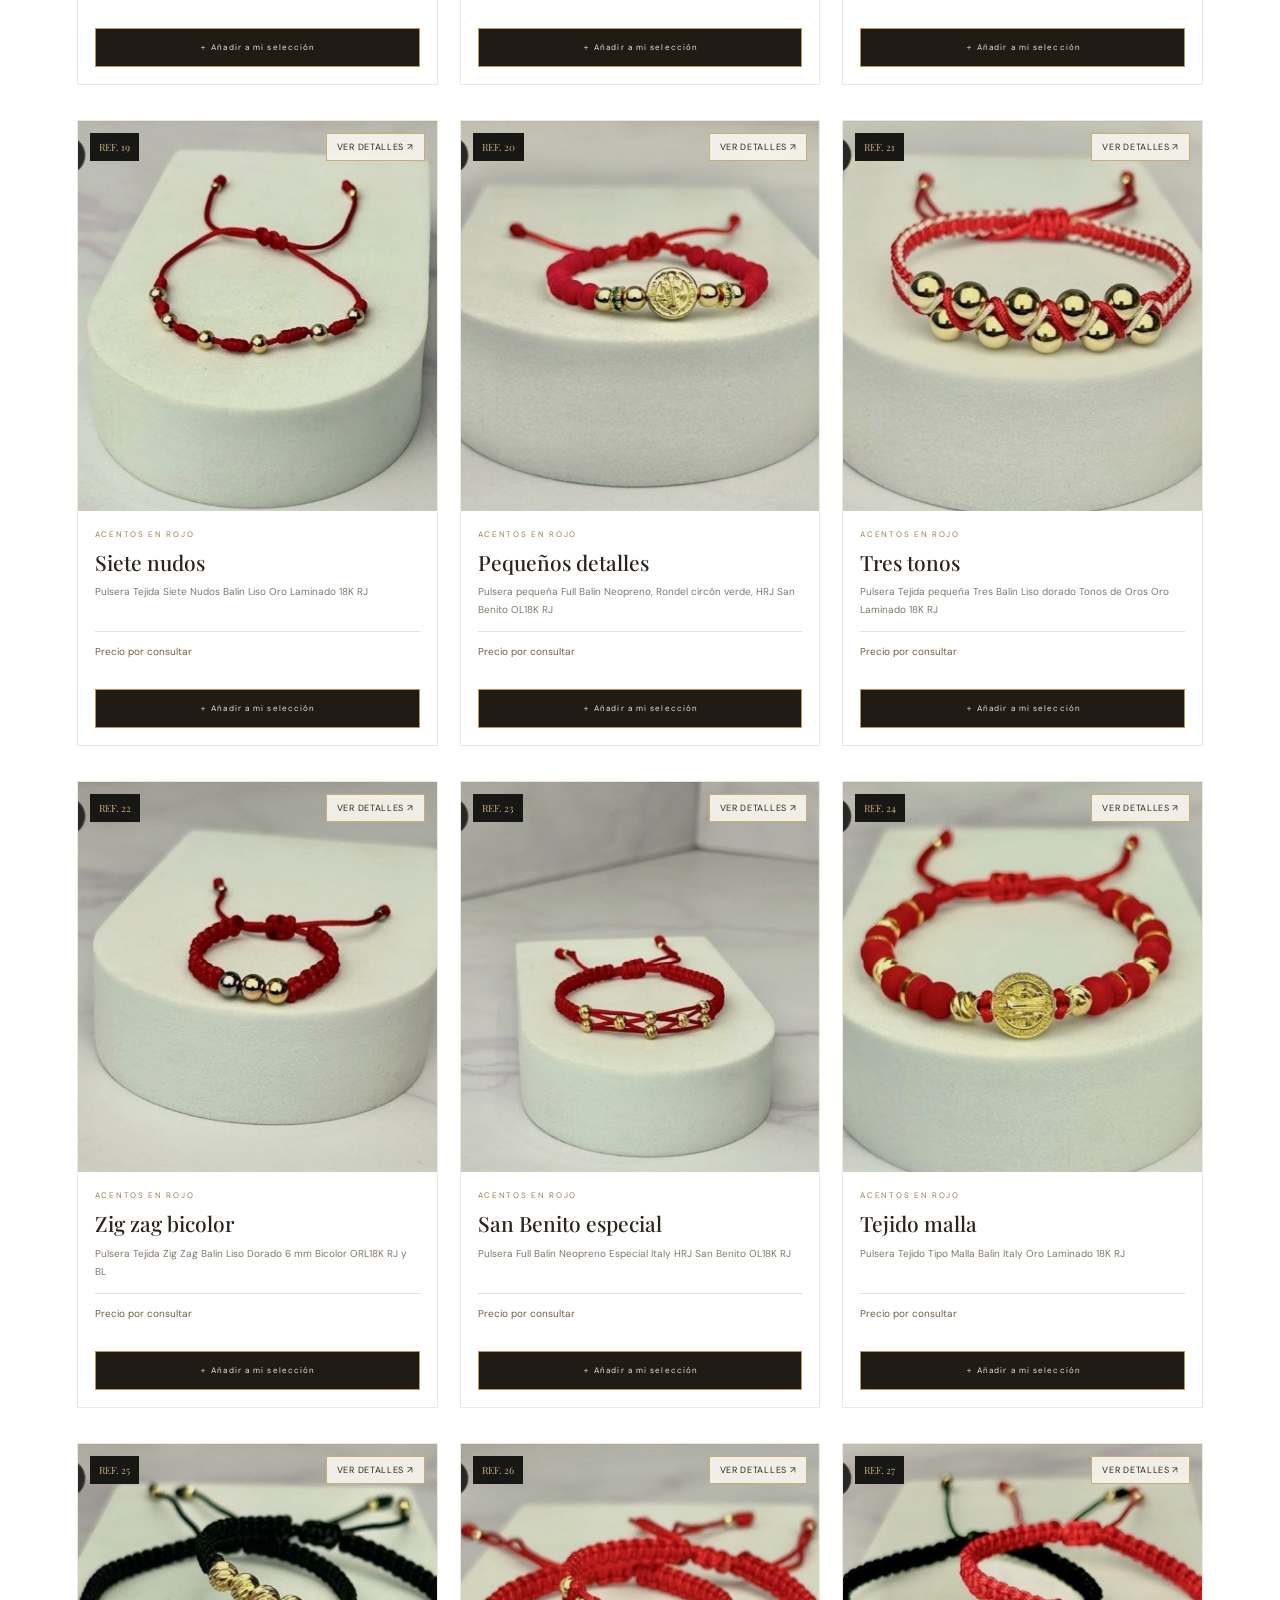
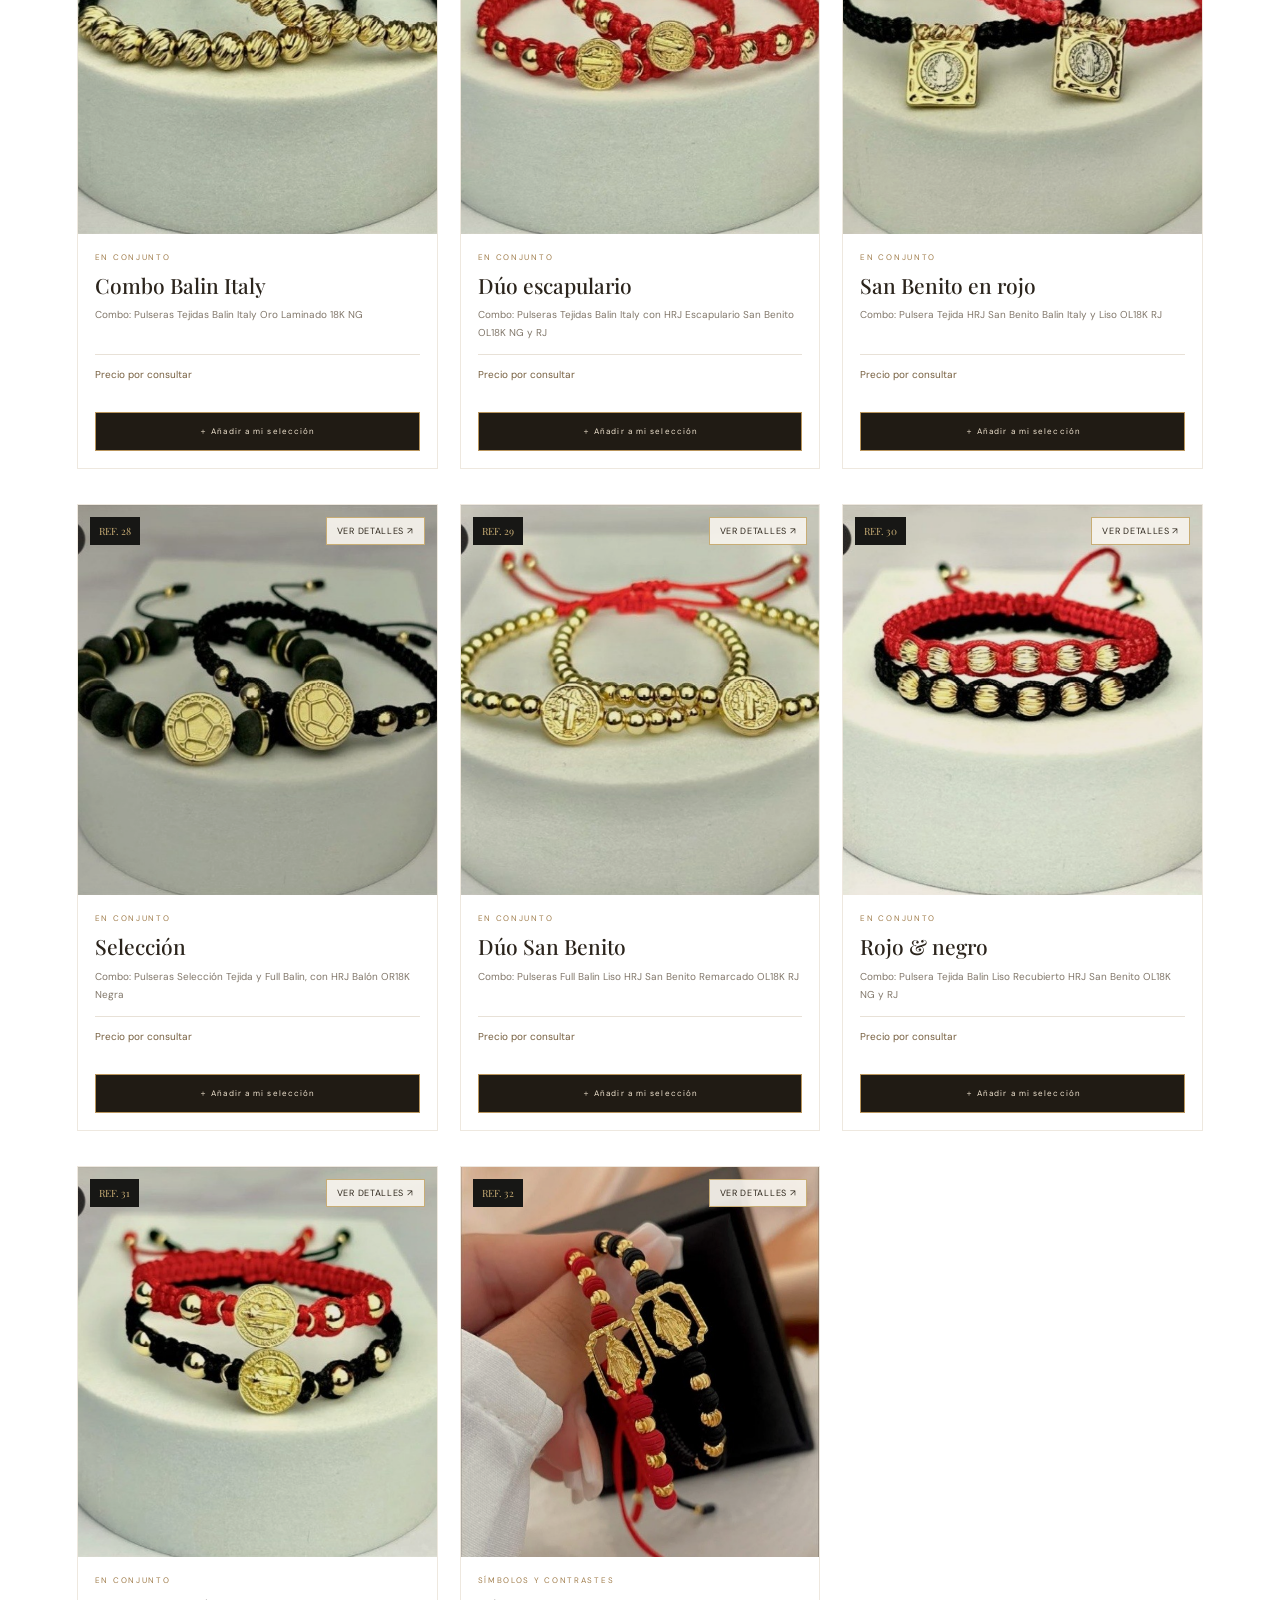
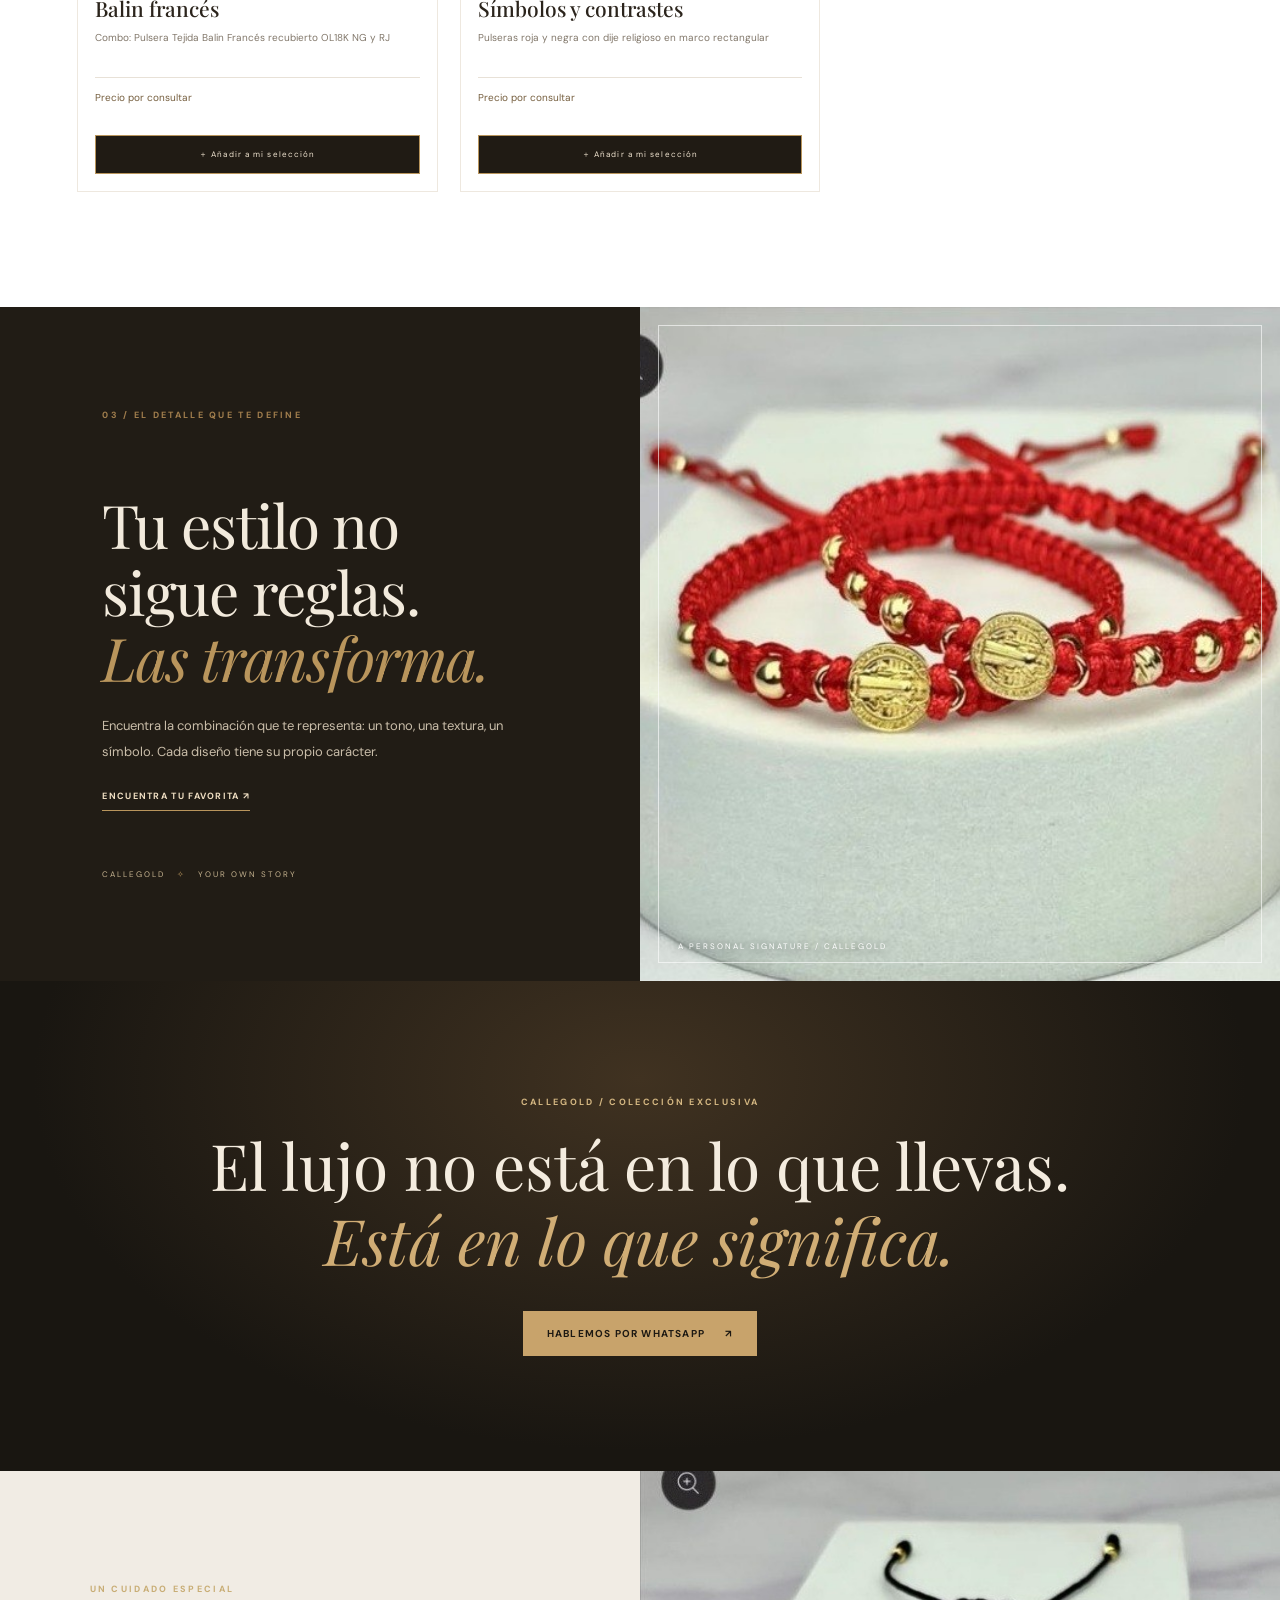
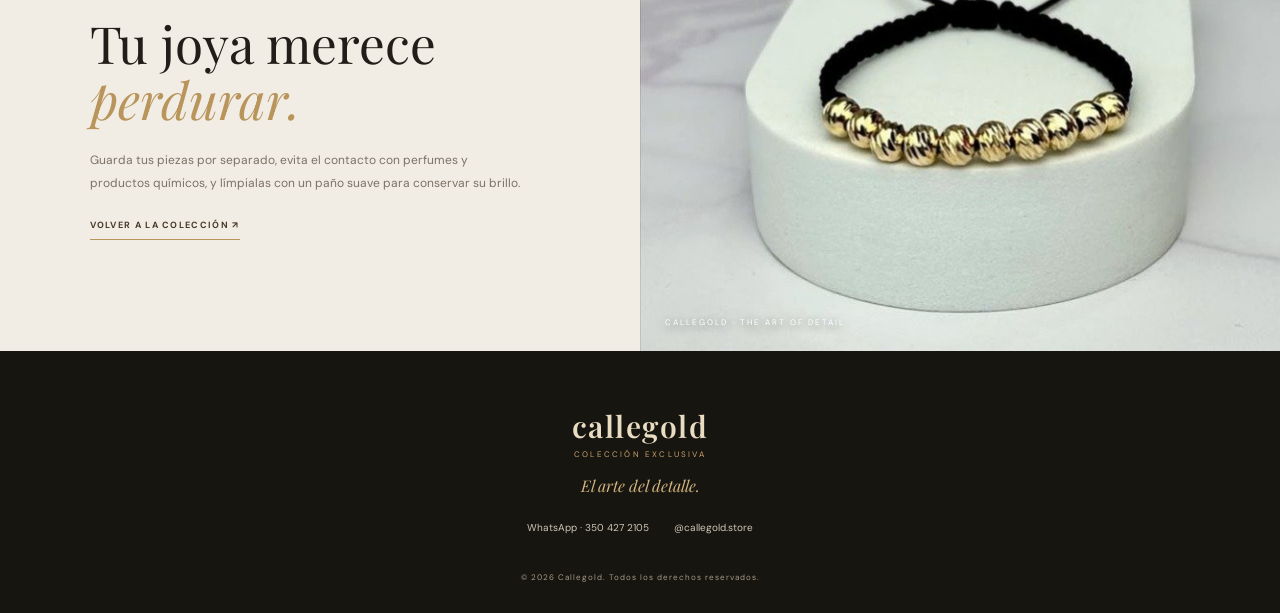
==== commit 3889adab: "Keep hero video unique and assign separate editorial video to Our Essence" ====
--- a/index.html
+++ b/index.html
@@ -24,20 +24,6 @@
   <a href="#confianza" class="hero-scroll">DESCUBRE LA COLECCIÓN ↓</a>
 </section>
 
-<section class="editorial-video-section" aria-label="Video editorial Callegold">
-  <div class="editorial-video-heading">
-    <p class="eyebrow">CALLEGOLD / UNA HISTORIA EN MOVIMIENTO</p>
-    <h2>Detalles que <em>se sienten.</em></h2>
-  </div>
-  <div class="editorial-video-frame">
-    <video class="editorial-background-video" autoplay muted loop playsinline preload="metadata" poster="assets/products/ref-14.jpeg" aria-label="Video de joyería Callegold">
-      <source src="assets/videos/callegold-hero.mp4" type="video/mp4">
-    </video>
-    <div class="editorial-video-overlay"></div>
-    <span>CALLEGOLD · COLECCIÓN EXCLUSIVA</span>
-  </div>
-</section>
-
 <section class="trust-strip" id="confianza">
   <div><span class="trust-symbol">✧</span><strong>Detalles con intención</strong><span>Diseños que hablan por ti</span></div>
   <div><span class="trust-symbol">◇</span><strong>Oro laminado 18K</strong><span>Brillo para cada ocasión</span></div>
@@ -54,7 +40,7 @@
 <section class="editorial editorial-first">
   <div class="editorial-image cinematic-media editorial-video-panel">
     <video class="editorial-section-video" autoplay muted loop playsinline preload="metadata" poster="assets/products/ref-14.jpeg" aria-label="Video editorial de joyería Callegold">
-      <source src="assets/videos/callegold-hero.mp4" type="video/mp4">
+      <source src="assets/videos/callegold-editorial.mp4" type="video/mp4">
     </video>
     <span class="editorial-caption">THE ART OF DETAIL / CALLEGOLD</span>
   </div>
--- a/css/styles.css
+++ b/css/styles.css
@@ -247,3 +247,15 @@
 .editorial-video-panel:after{content:"";position:absolute;inset:0;background:linear-gradient(0deg,#100e0b66,transparent 42%);z-index:1;pointer-events:none}
 .editorial-video-panel:before{z-index:2}
 .editorial-video-panel .editorial-caption{z-index:3}
+
+/* Corrección: forzar video real visible en ambos bloques multimedia */
+.hero-video-media{position:relative!important;isolation:isolate!important;overflow:hidden!important;background:#171614!important}
+.hero-video-media>.hero-background-video{position:absolute!important;inset:0!important;width:100%!important;height:100%!important;object-fit:cover!important;display:block!important;z-index:1!important;opacity:1!important;visibility:visible!important}
+.hero-video-media>.hero-video-fallback{display:none!important}
+.hero-video-media>.hero-media-caption,.hero-video-media>.hero-index{position:absolute;z-index:4!important}
+.editorial-video-panel{position:relative!important;isolation:isolate!important;overflow:hidden!important;background:#171614!important}
+.editorial-video-panel>.editorial-section-video{position:absolute!important;inset:0!important;width:100%!important;height:100%!important;object-fit:cover!important;display:block!important;z-index:1!important;opacity:1!important;visibility:visible!important}
+.editorial-video-panel>.editorial-caption{position:absolute;z-index:4!important}
+.editorial-video-panel:after{z-index:2!important}
+.editorial-video-panel:before{z-index:3!important}
+.editorial-video-frame>.editorial-background-video{position:absolute!important;inset:0!important;width:100%!important;height:100%!important;object-fit:cover!important;display:block!important;z-index:1!important}
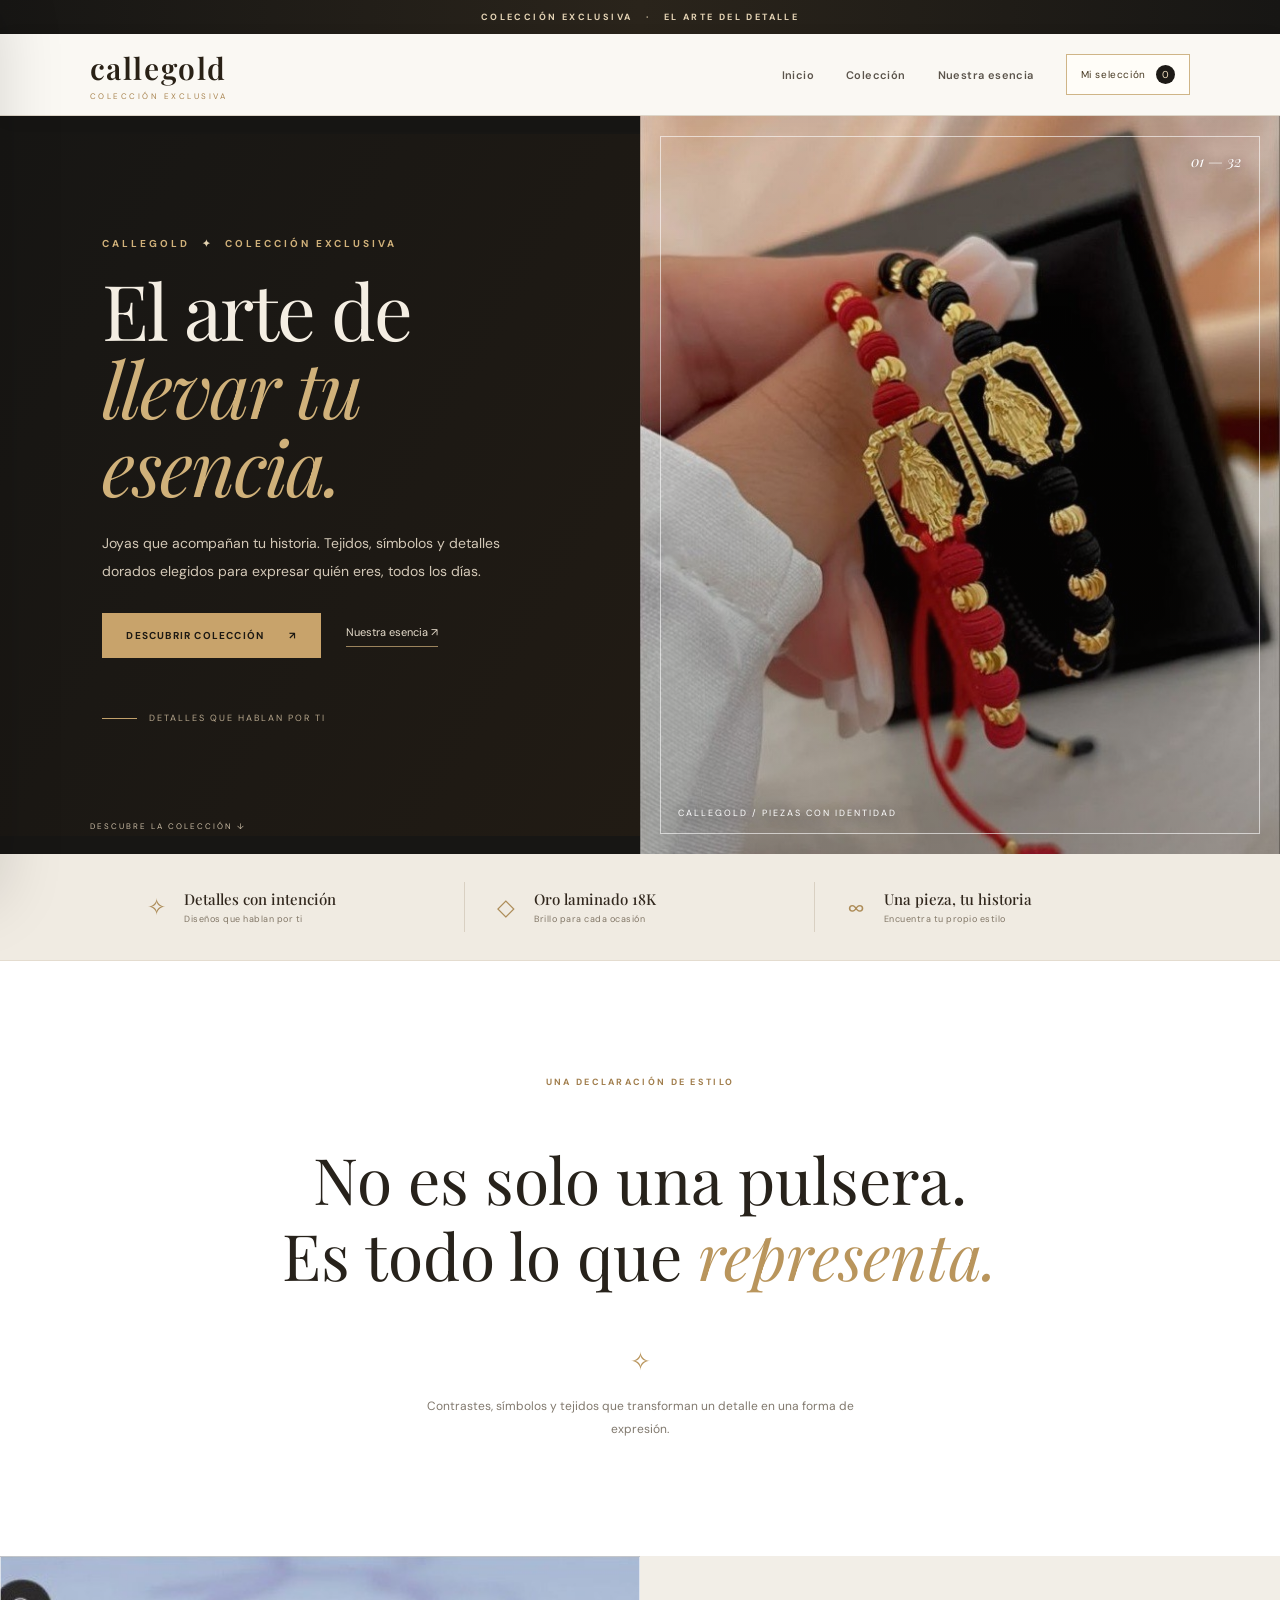
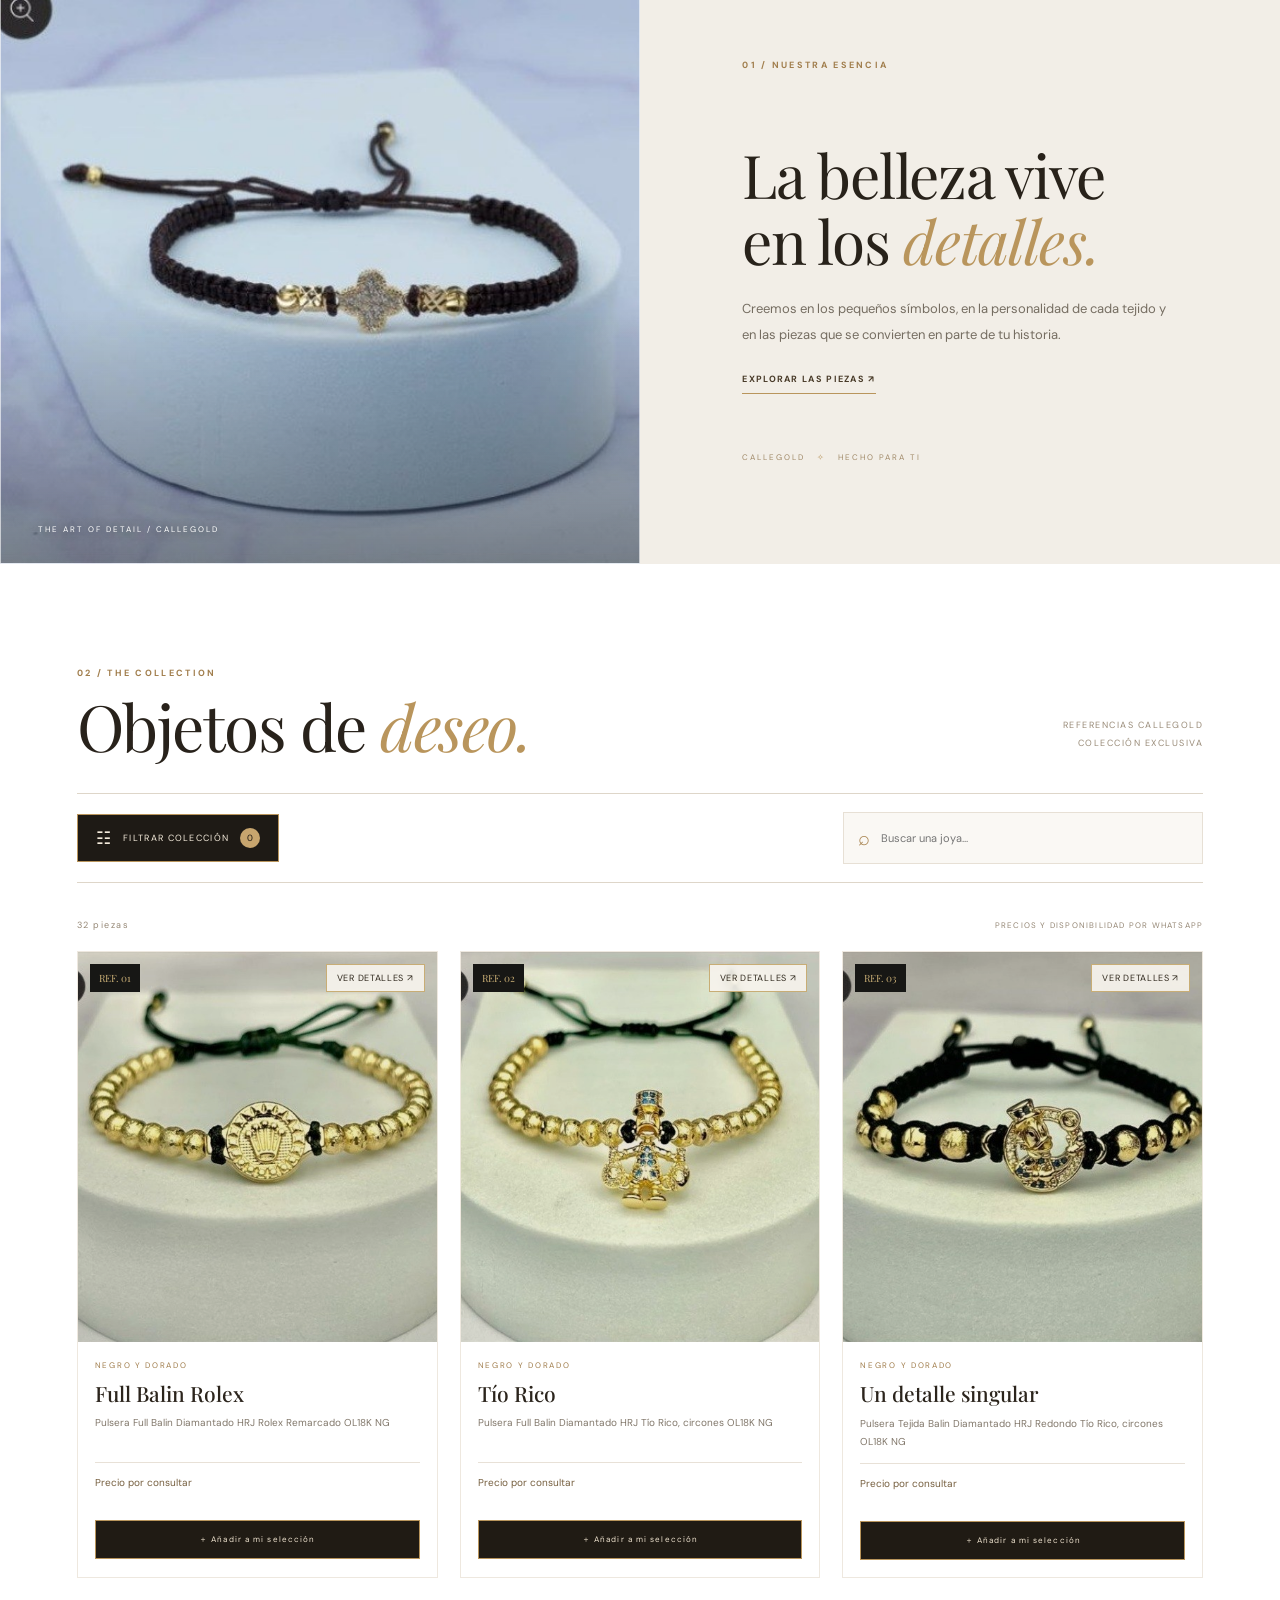
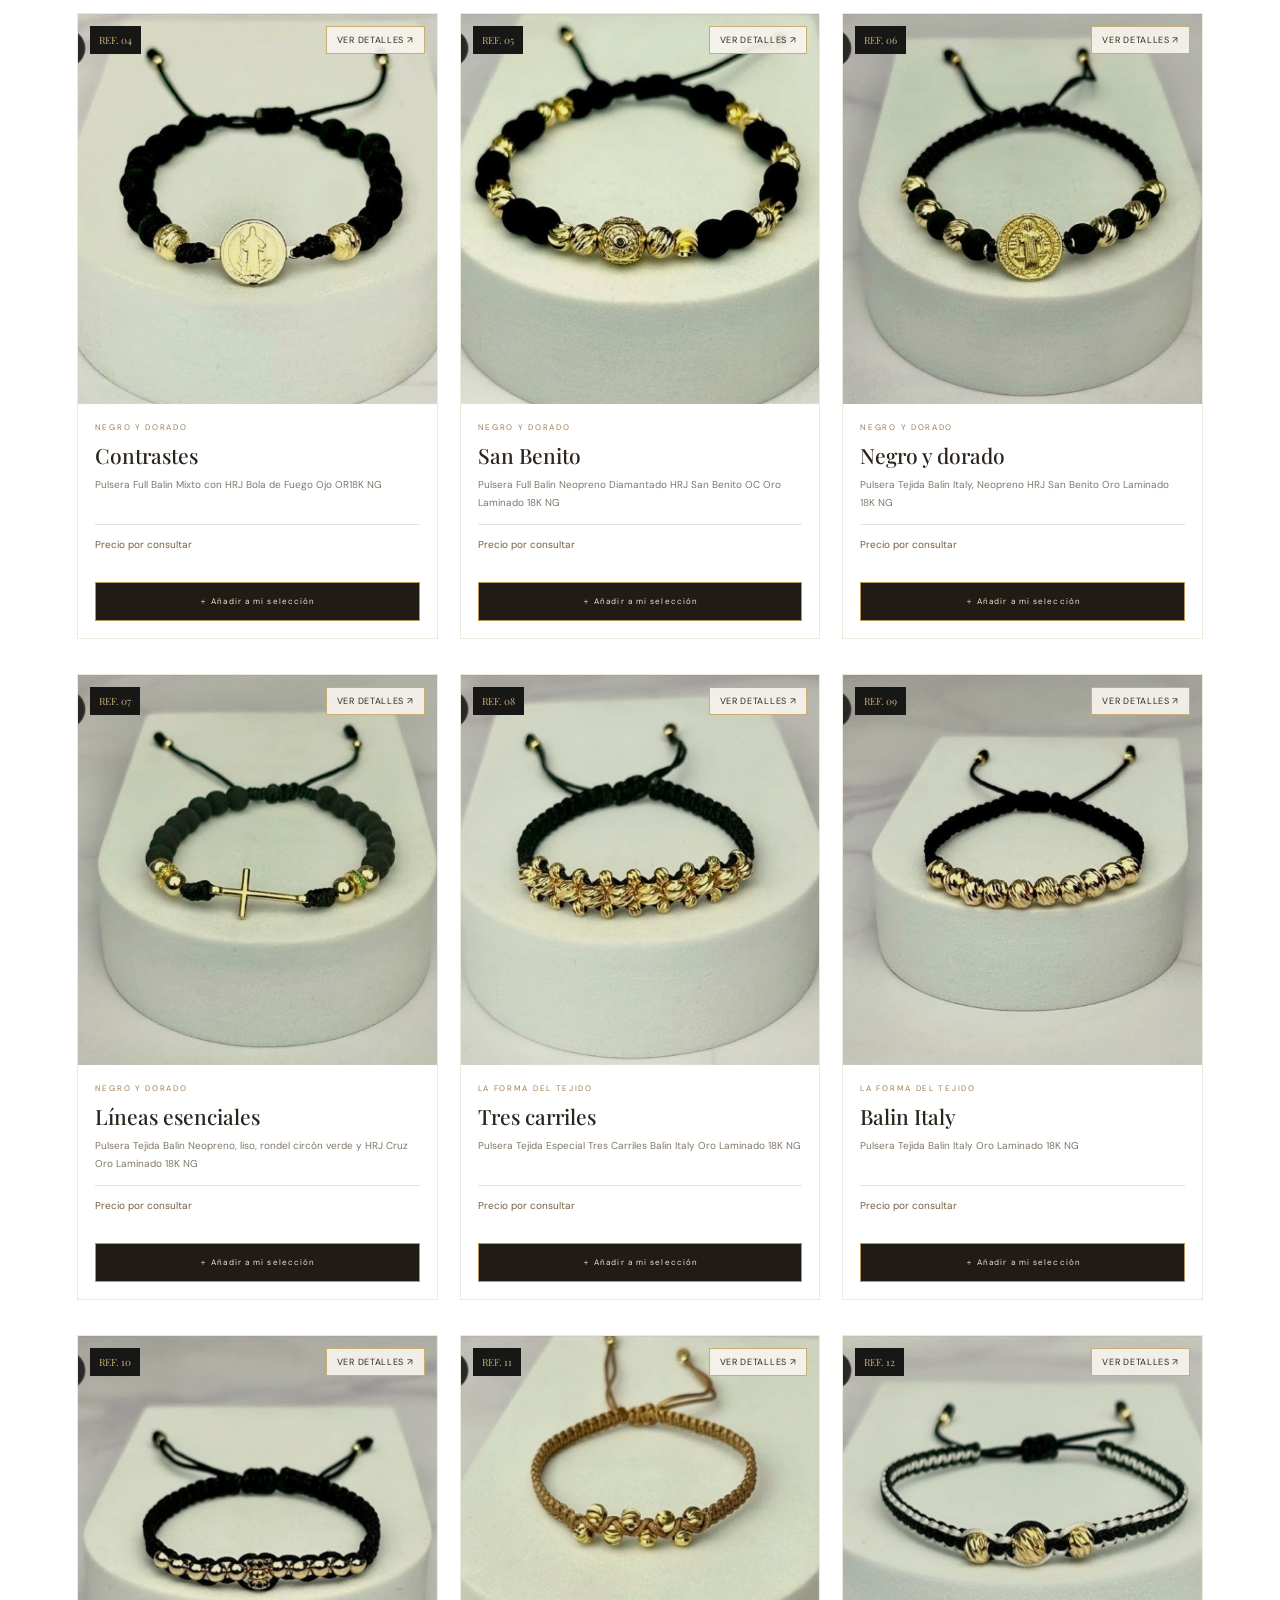
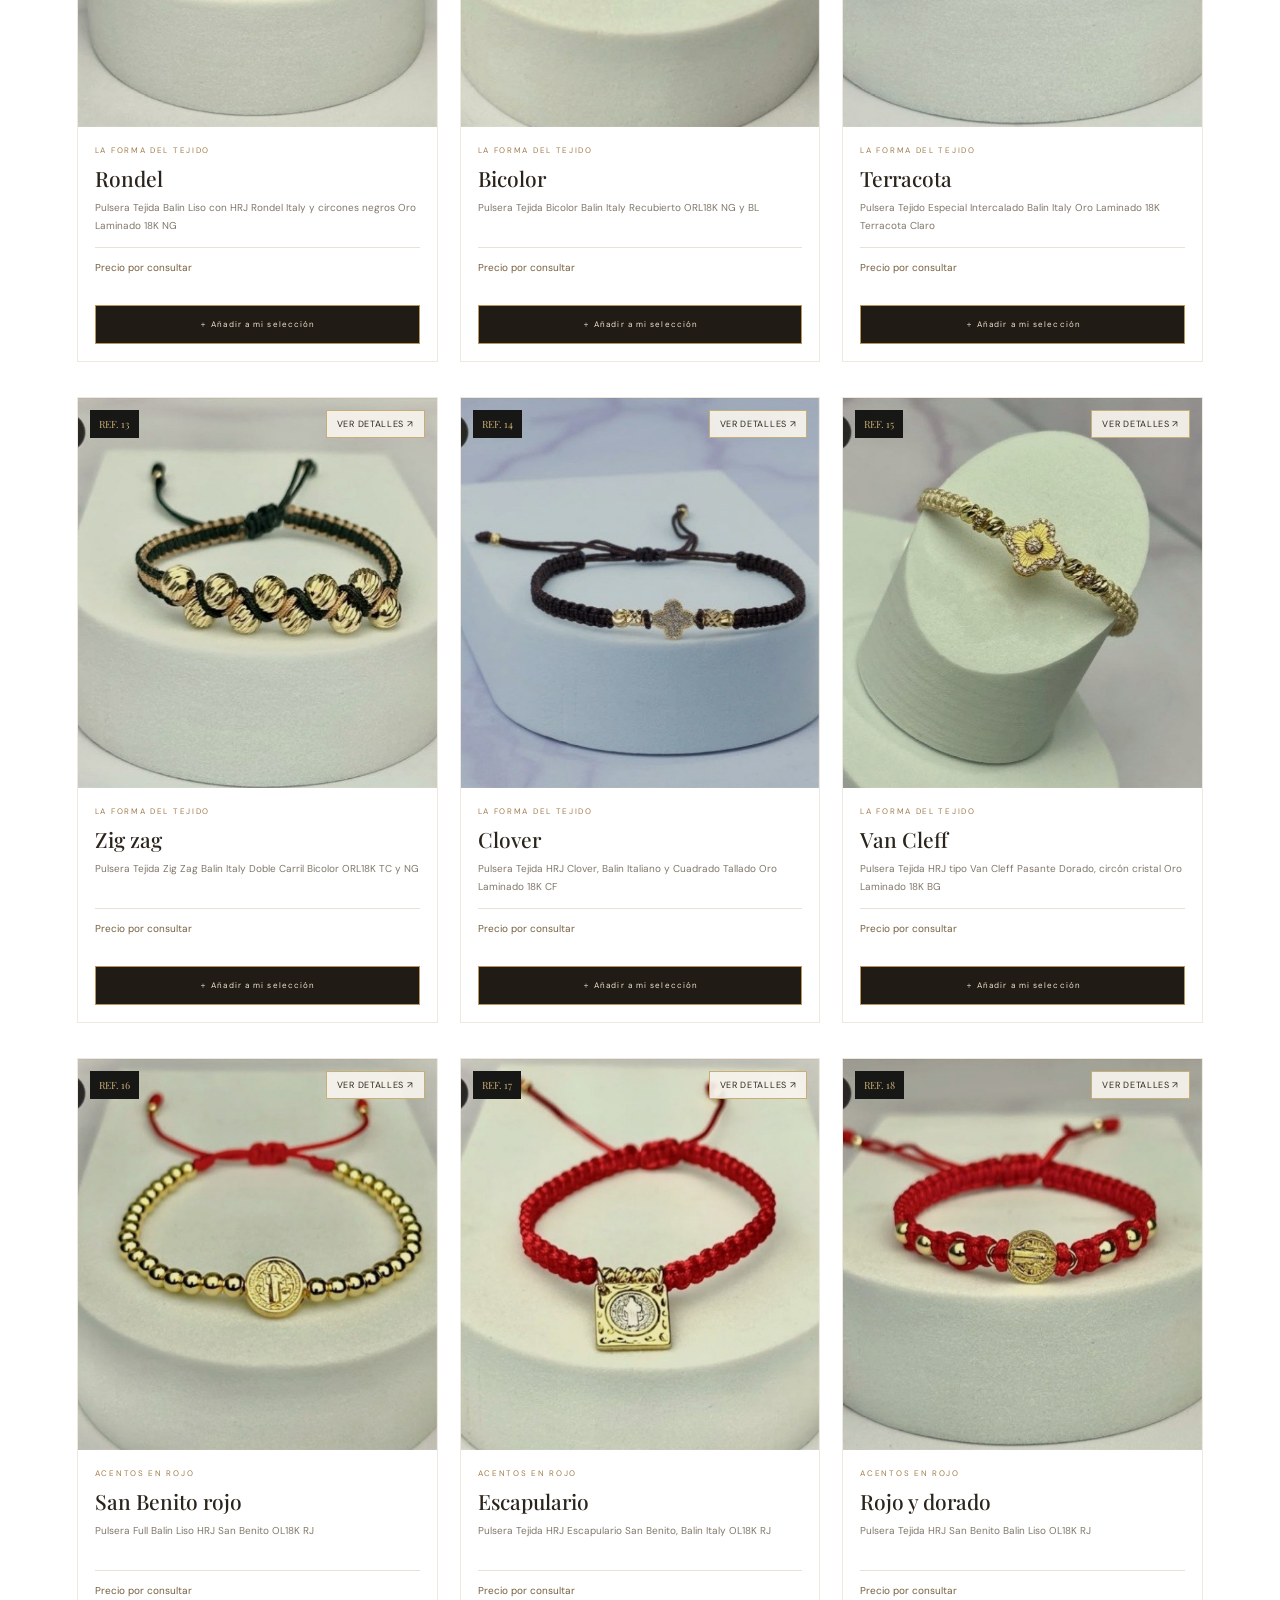
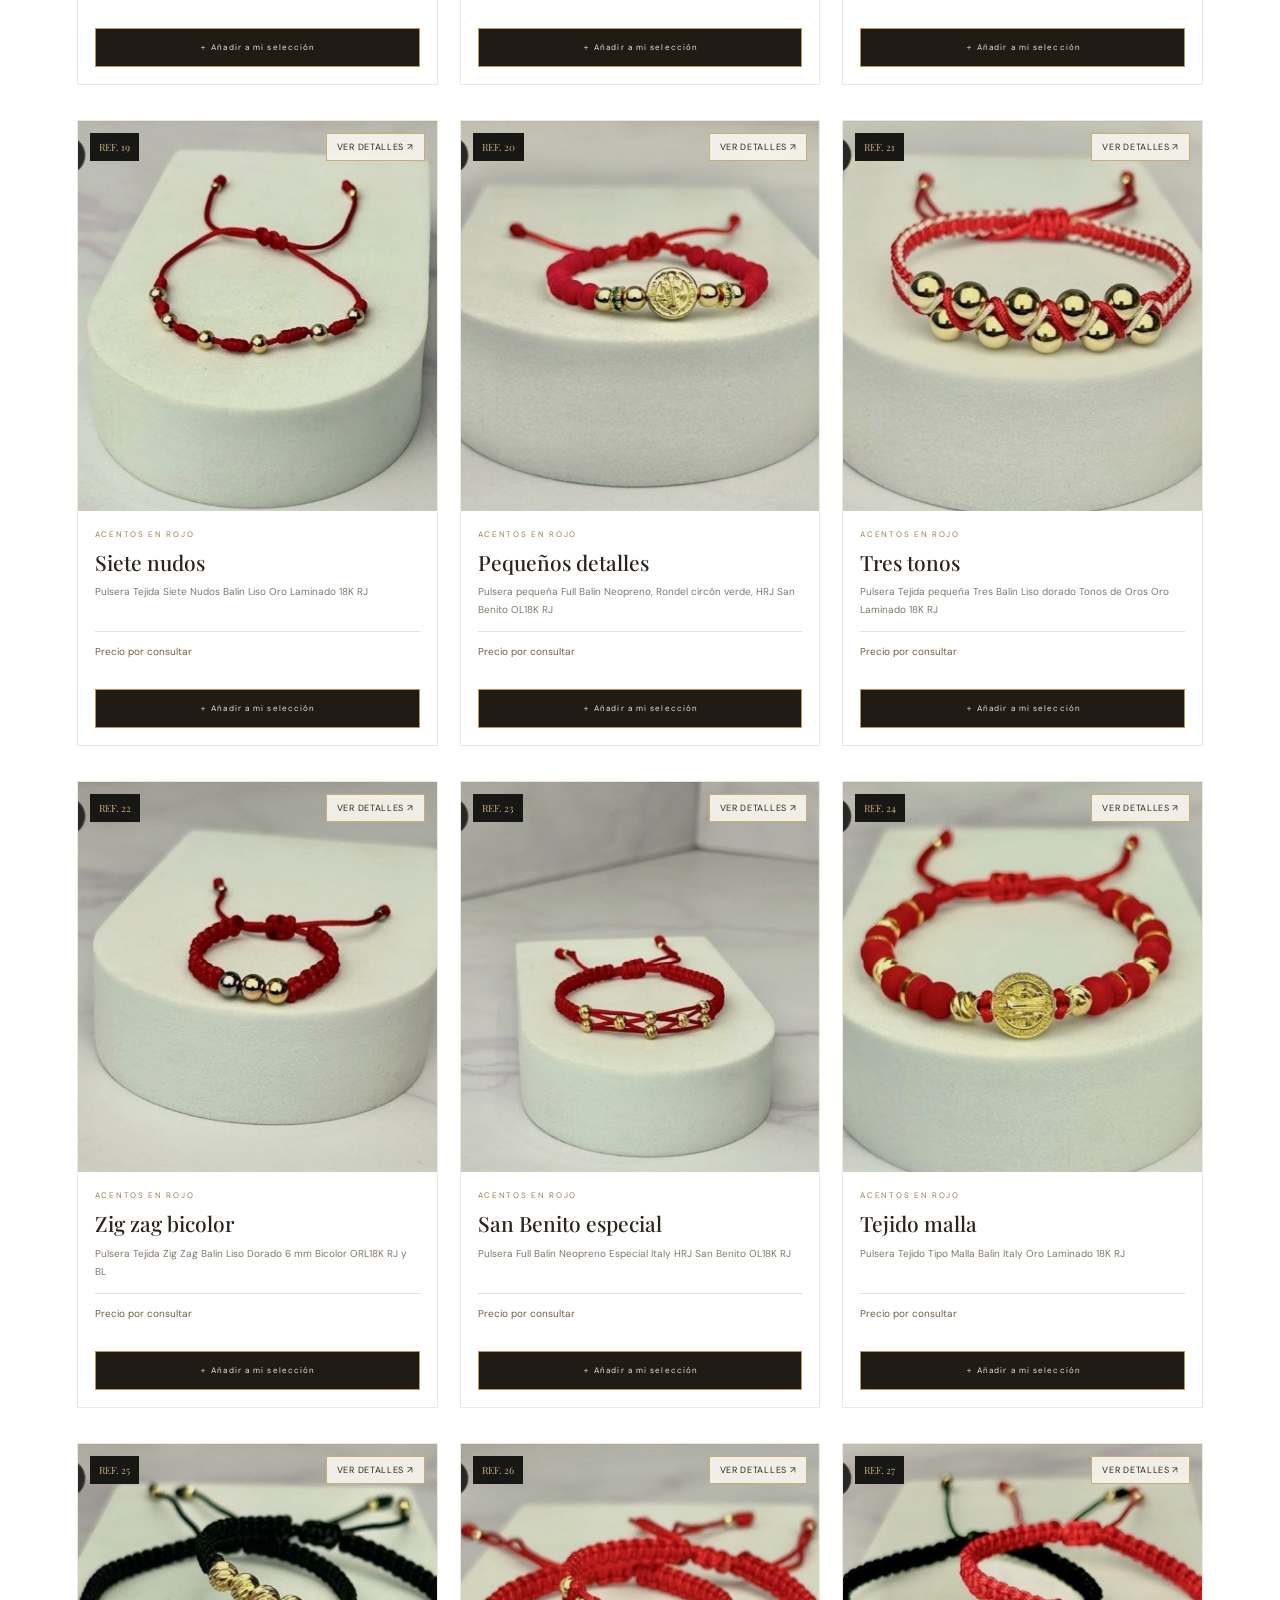
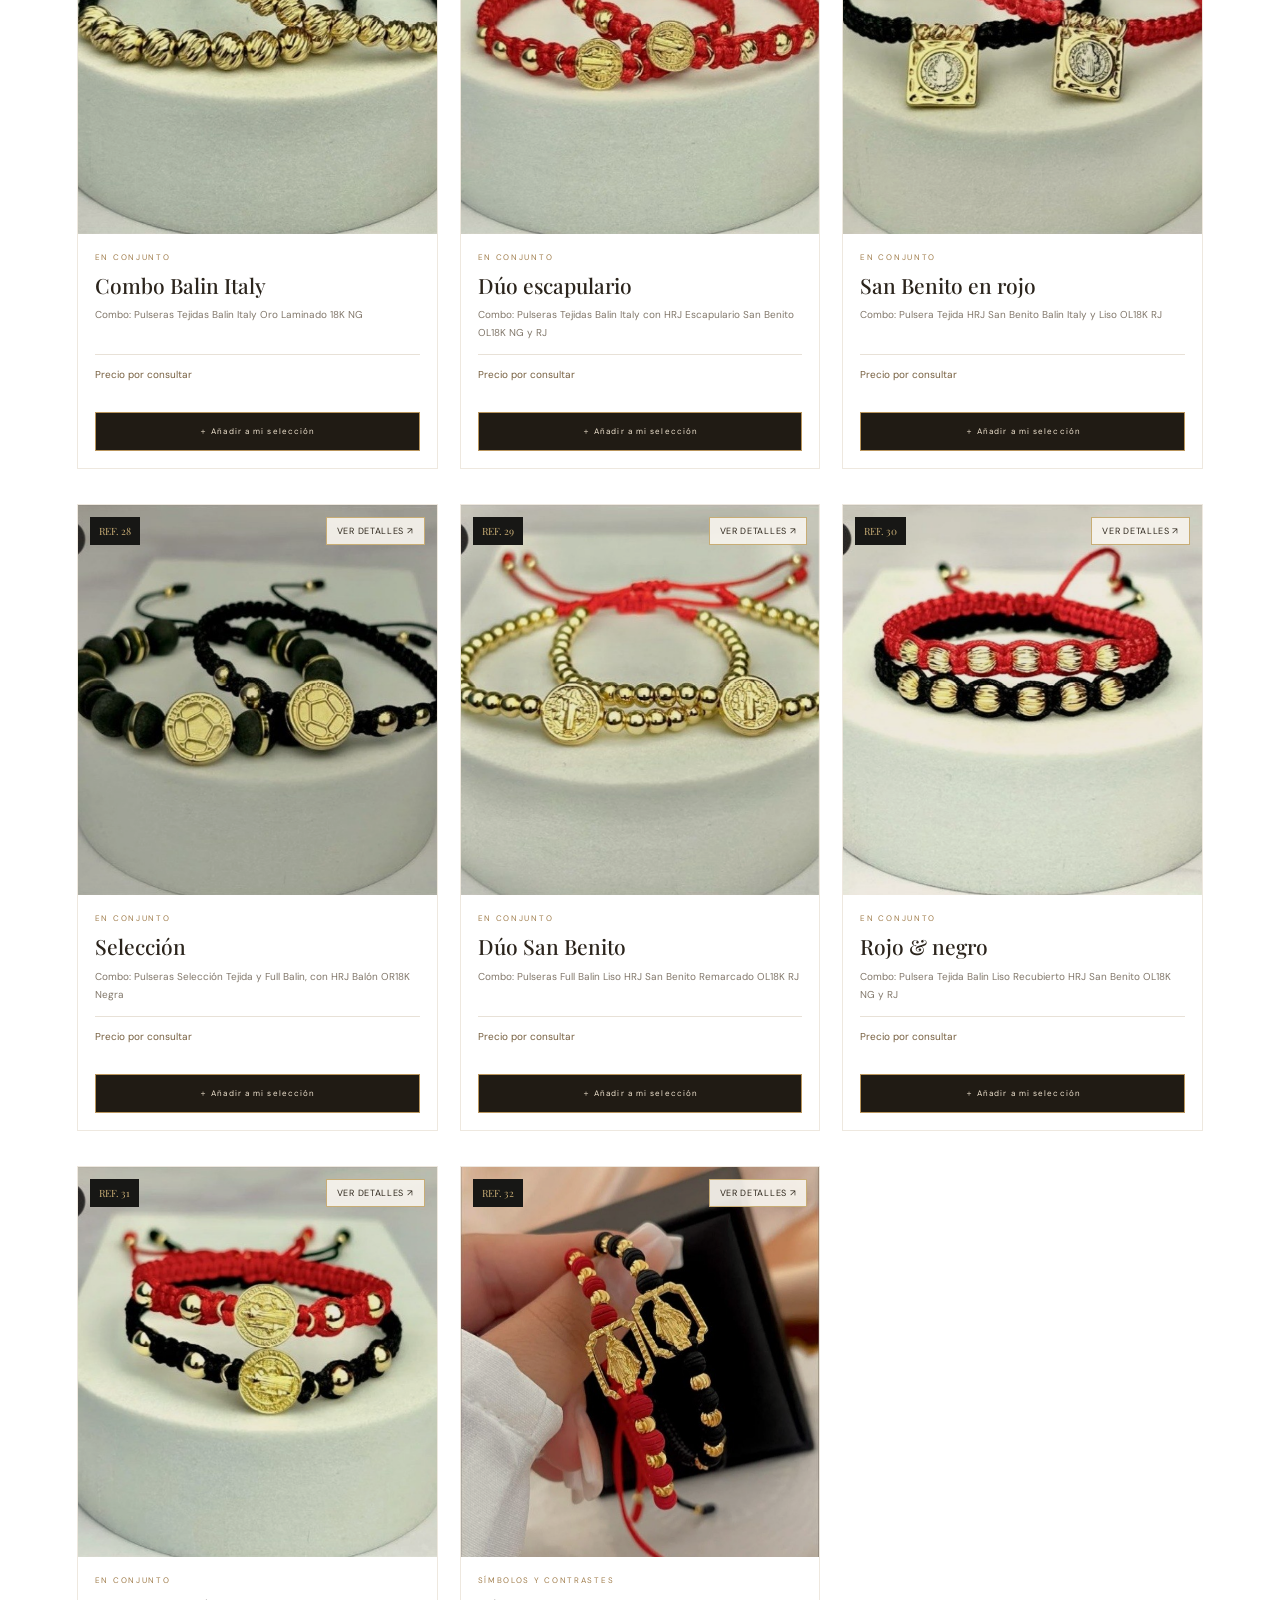
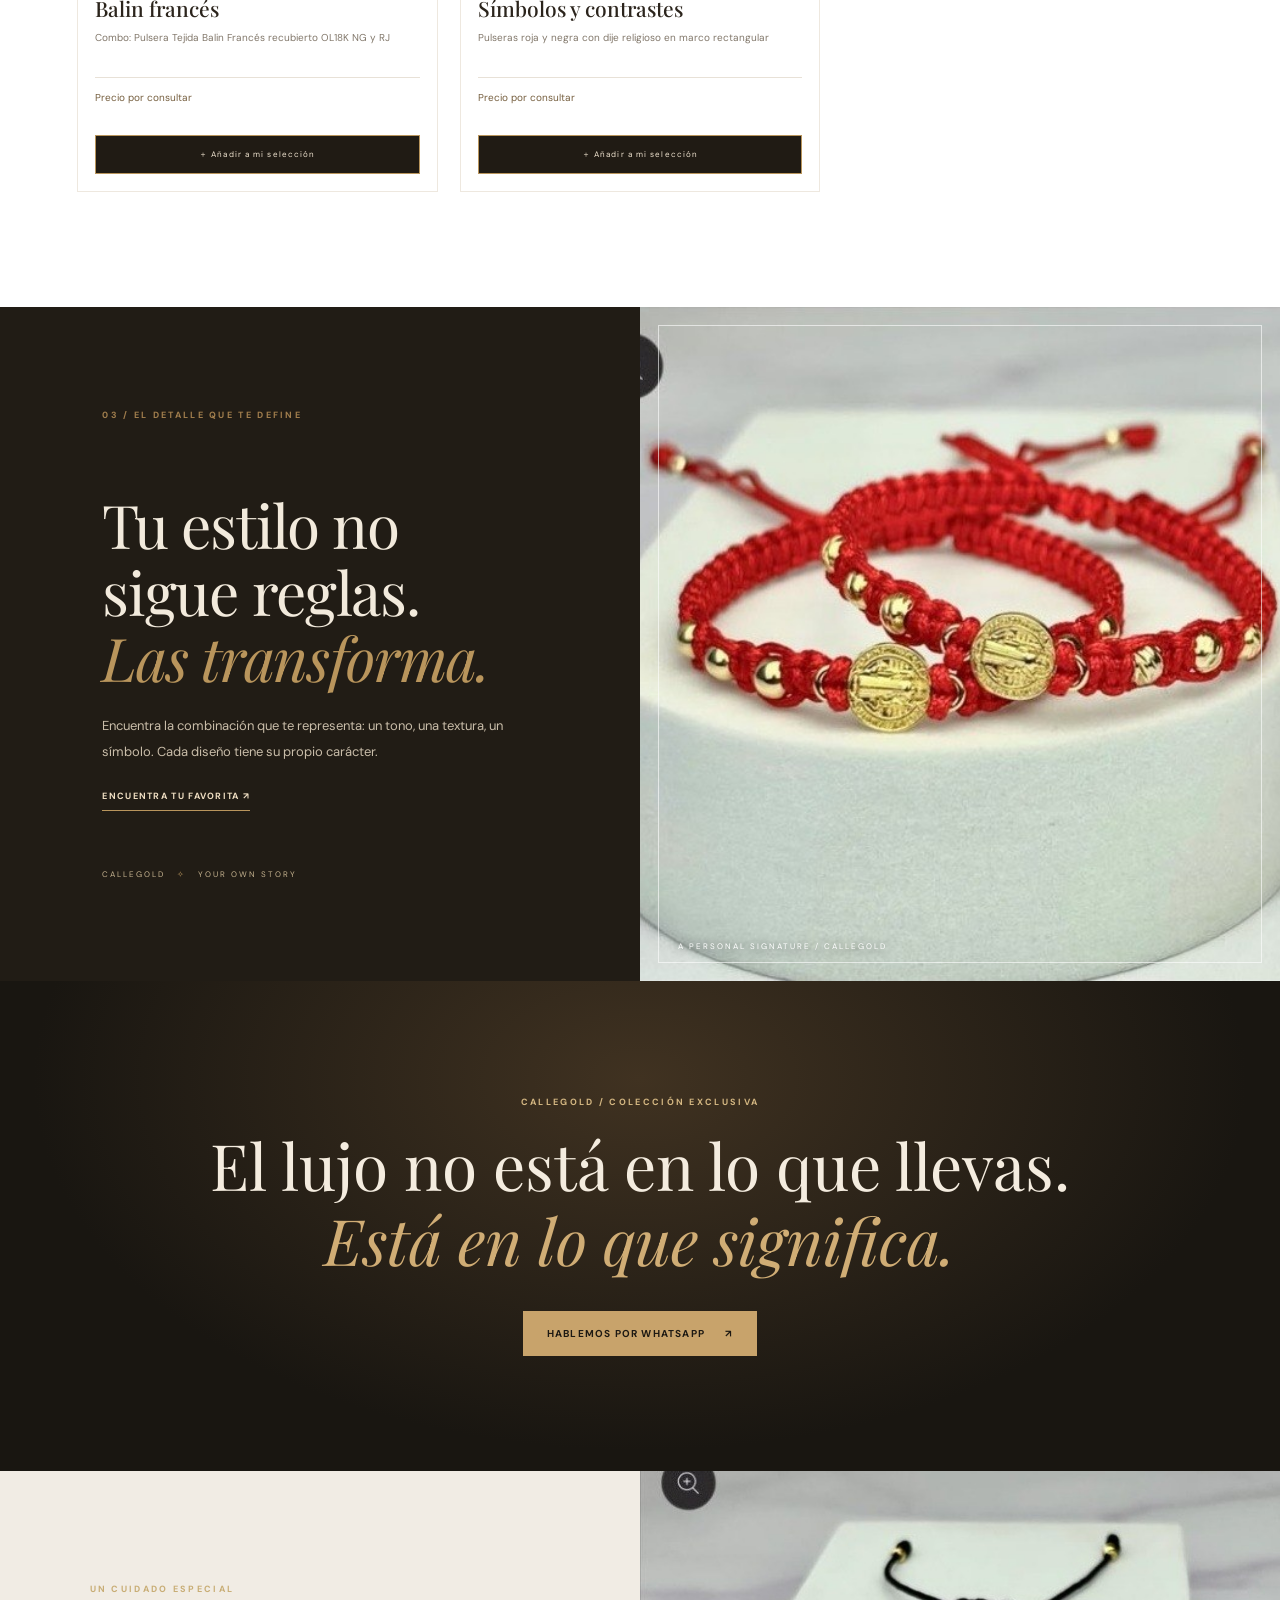
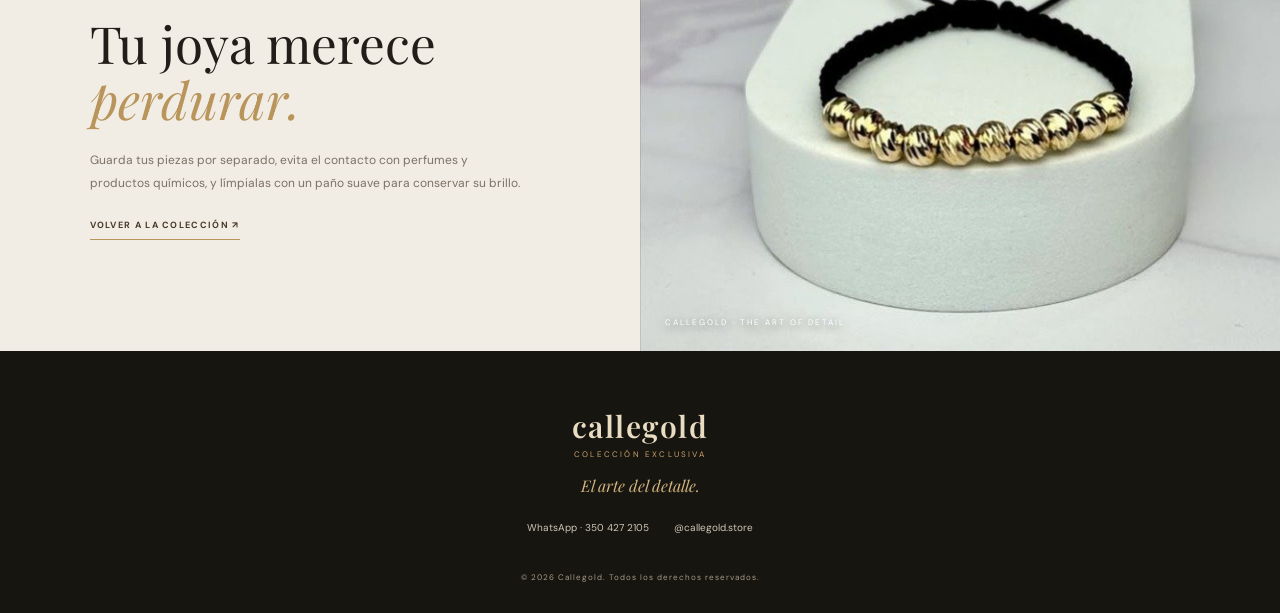
==== commit d9cde1a2: "Replace Our Essence image with uploaded editorial video, retain copy" ====
--- a/index.html
+++ b/index.html
@@ -39,7 +39,7 @@
 
 <section class="editorial editorial-first">
   <div class="editorial-image cinematic-media editorial-video-panel">
-    <video class="editorial-section-video" autoplay muted loop playsinline preload="metadata" poster="assets/products/ref-14.jpeg" aria-label="Video editorial de joyería Callegold">
+    <video class="editorial-section-video" autoplay muted loop playsinline preload="auto" poster="assets/products/ref-14.jpeg" aria-label="Video editorial de joyería Callegold">
       <source src="assets/videos/callegold-editorial.mp4" type="video/mp4">
     </video>
     <span class="editorial-caption">THE ART OF DETAIL / CALLEGOLD</span>
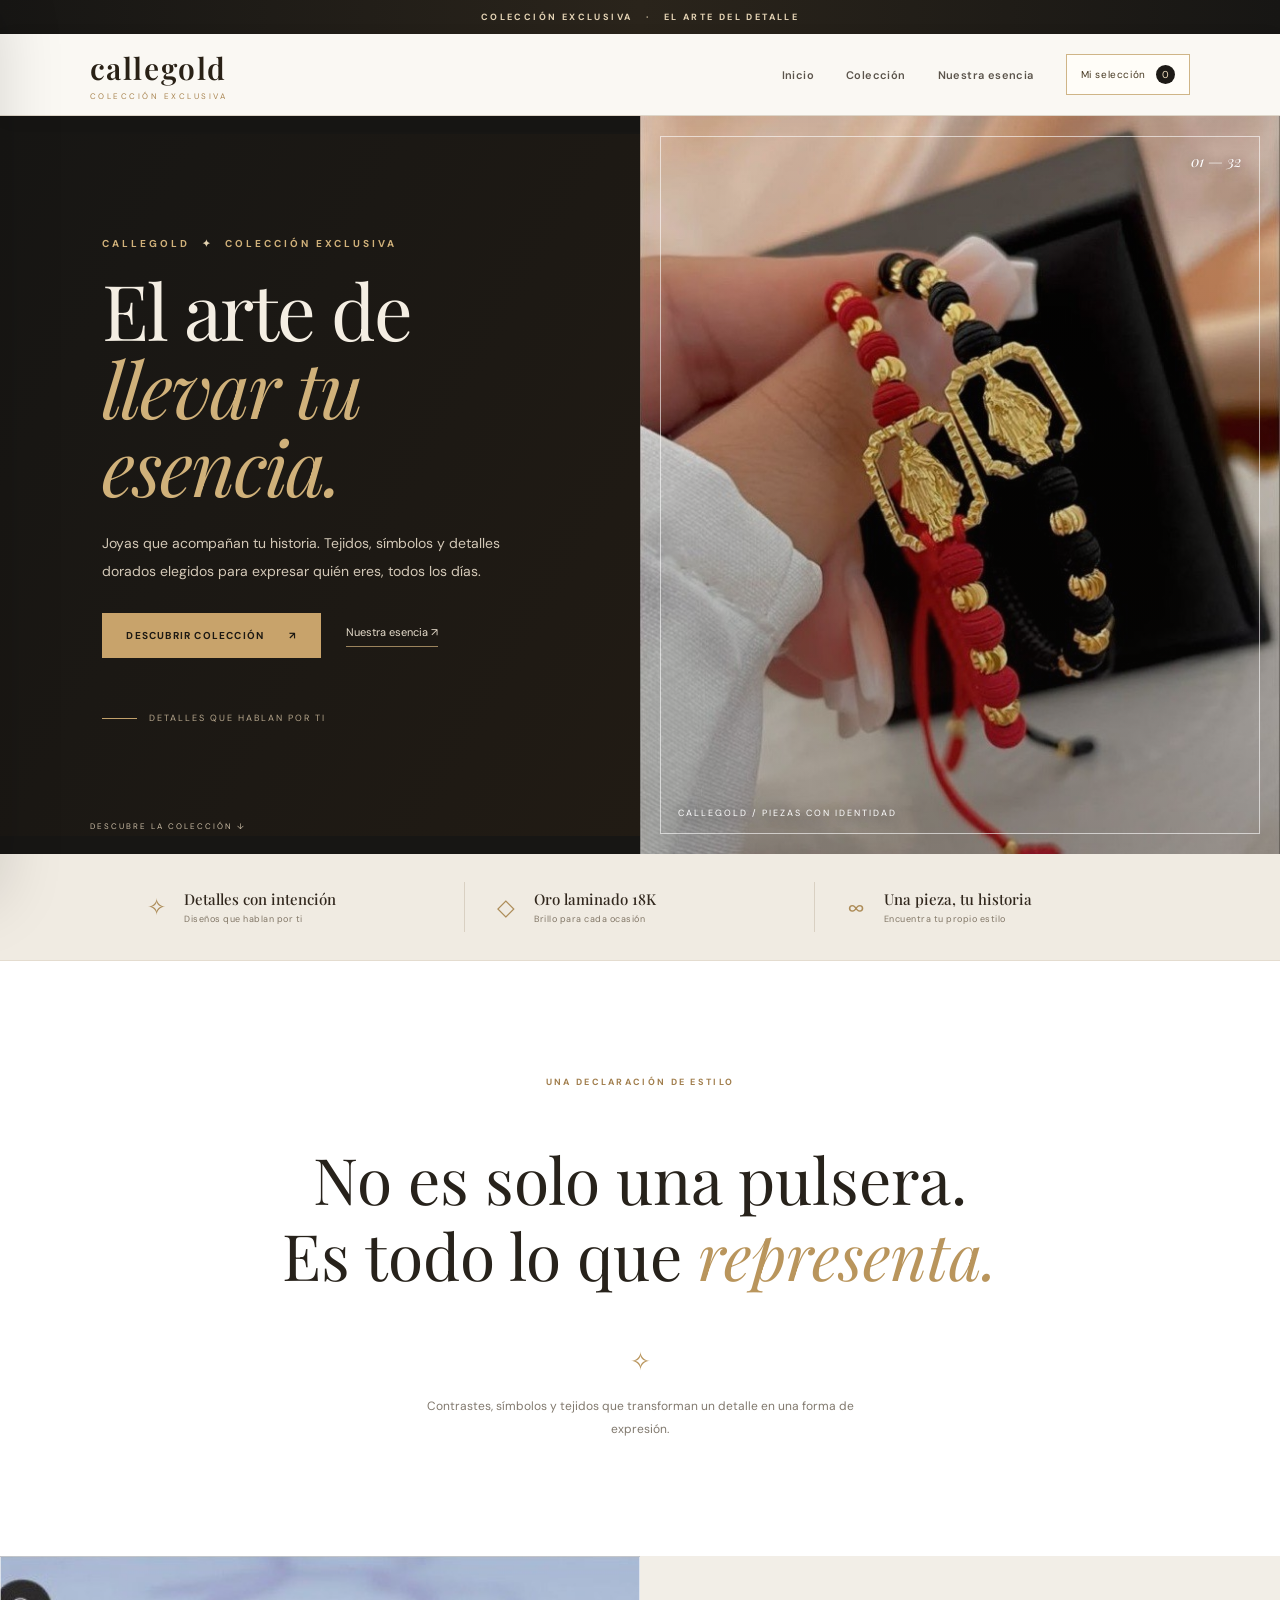
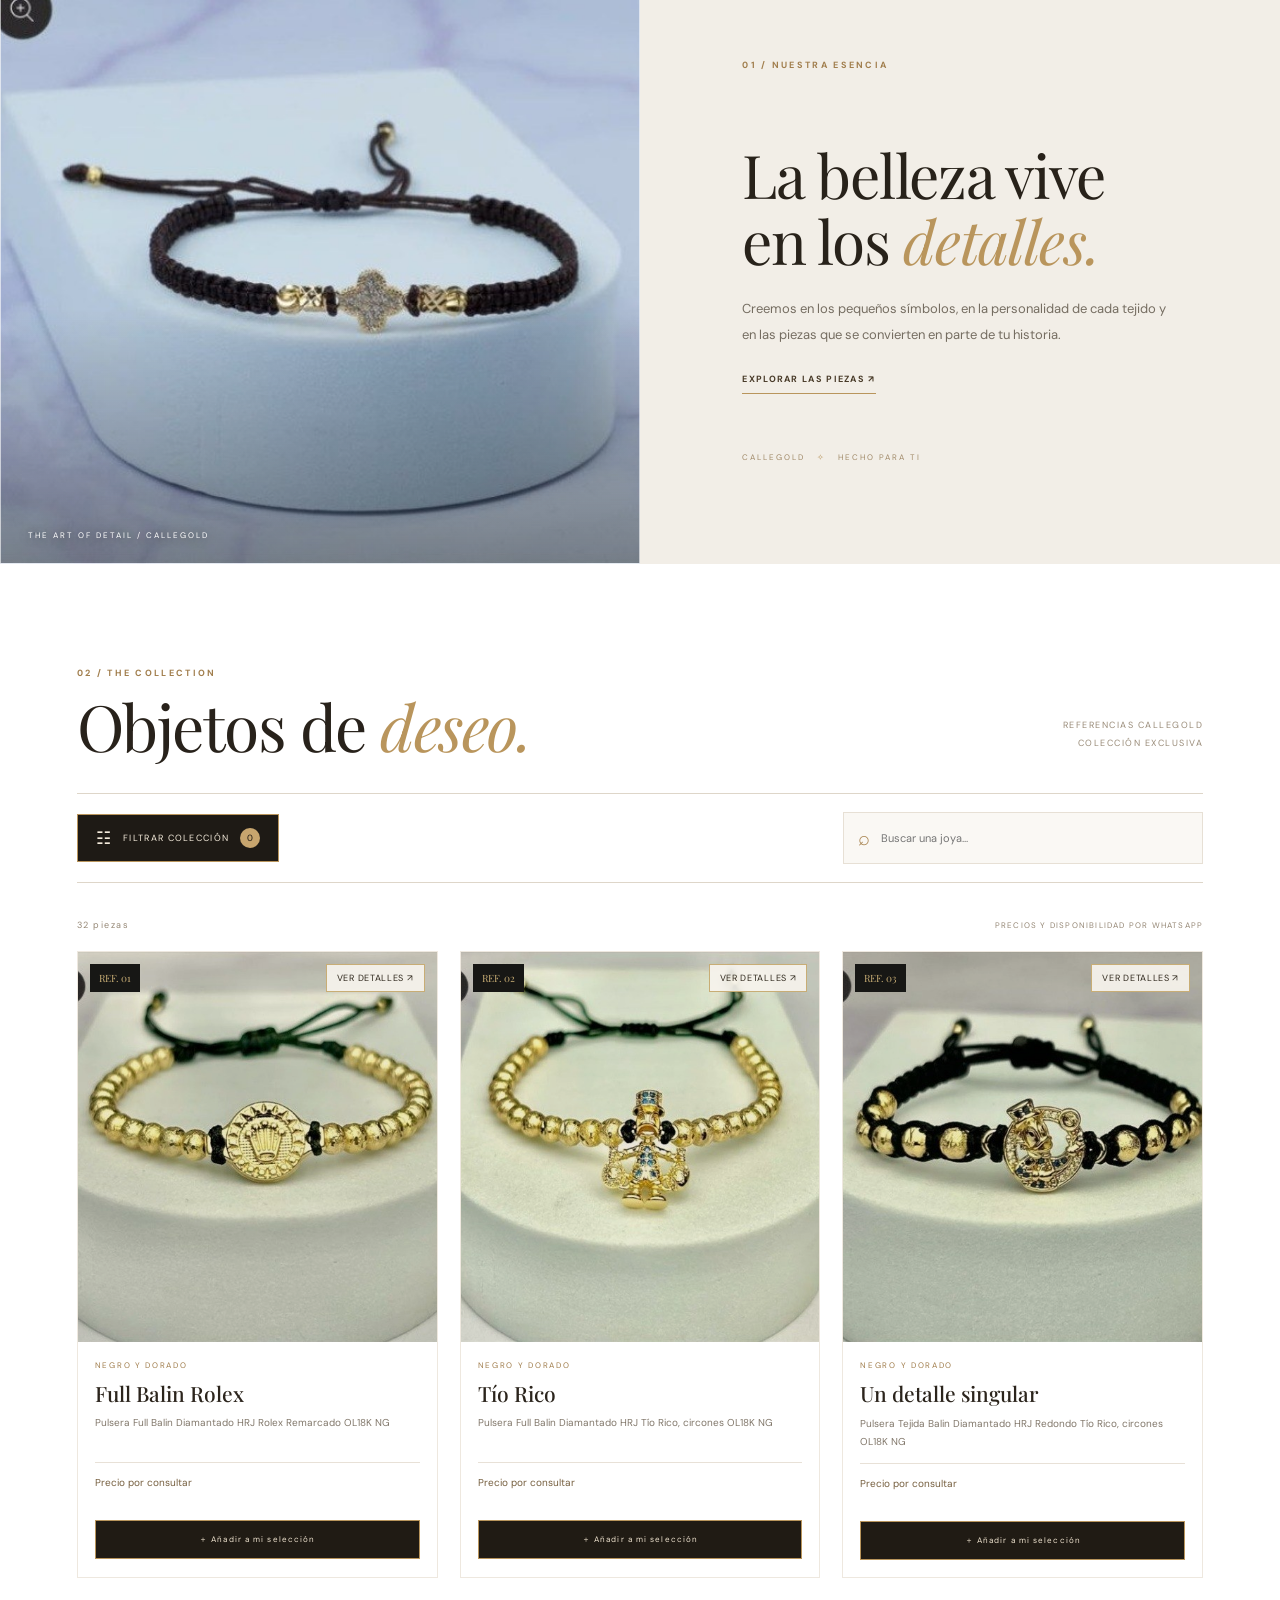
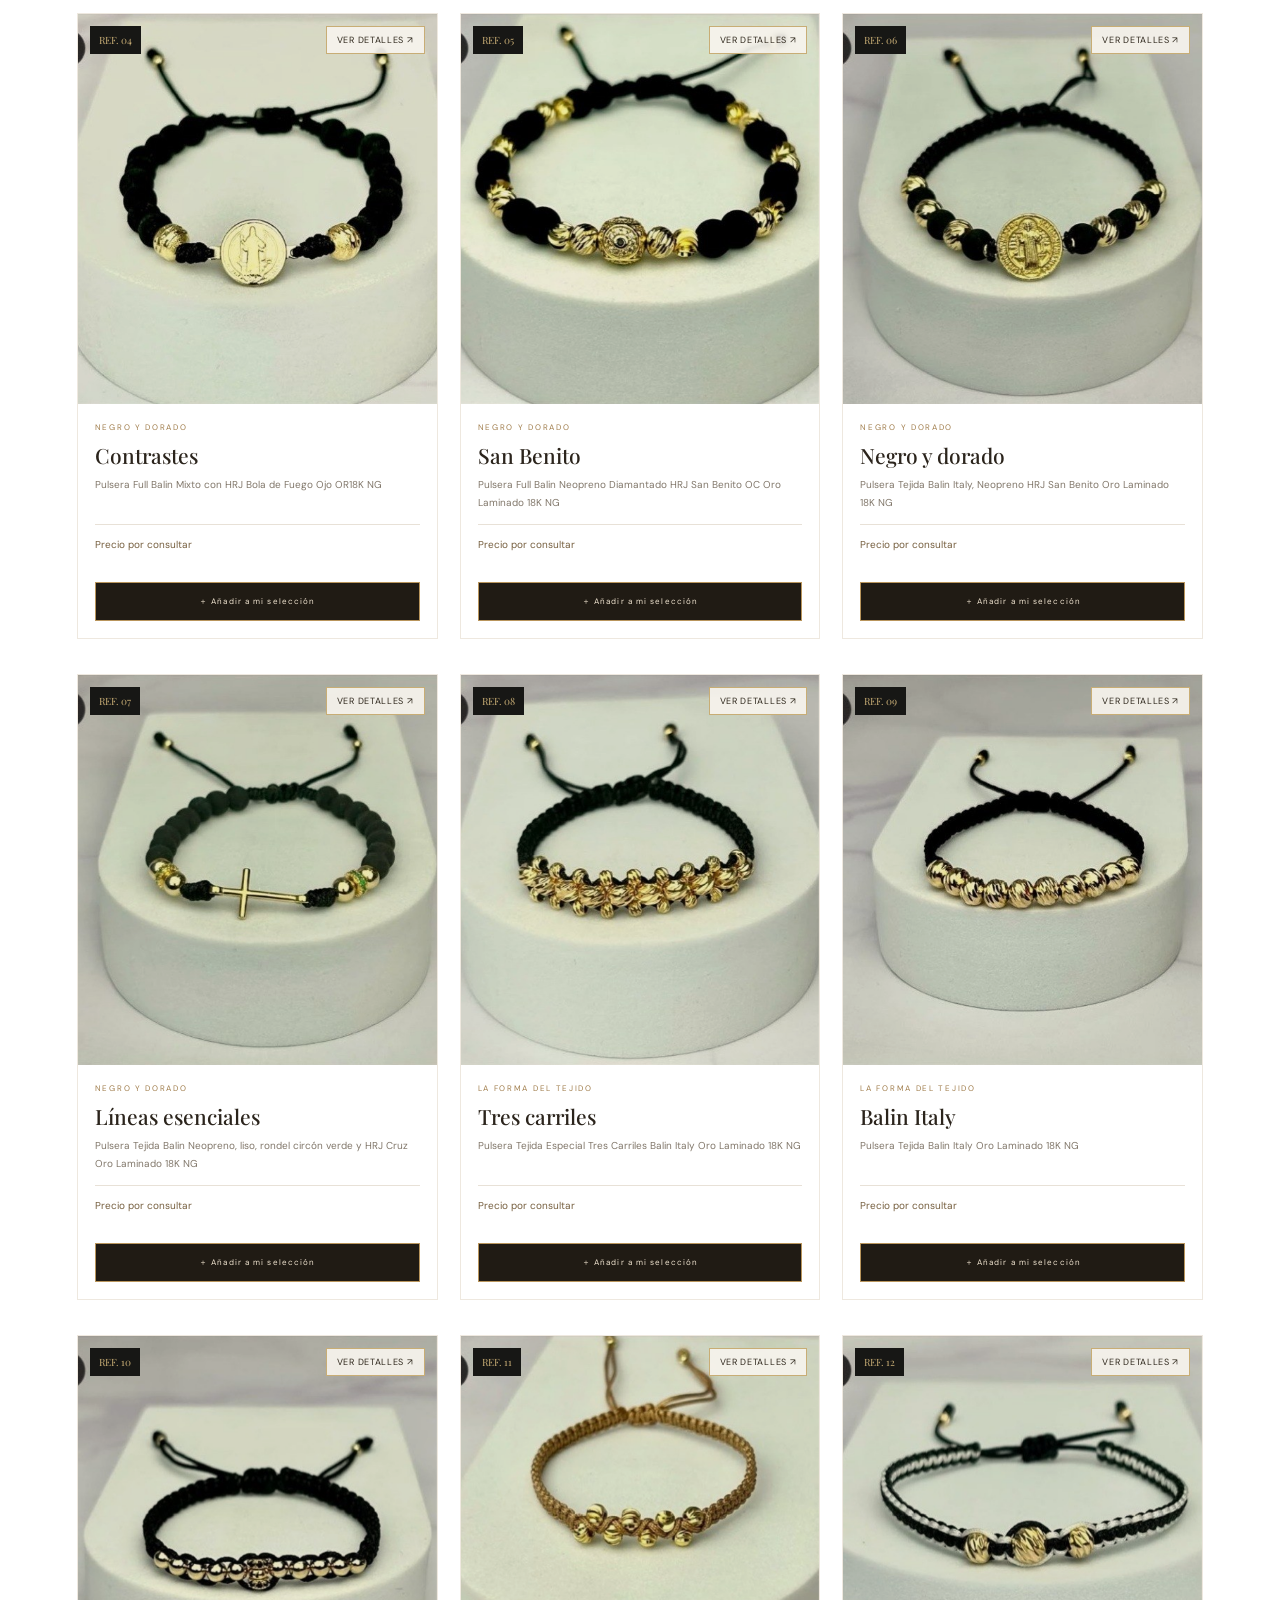
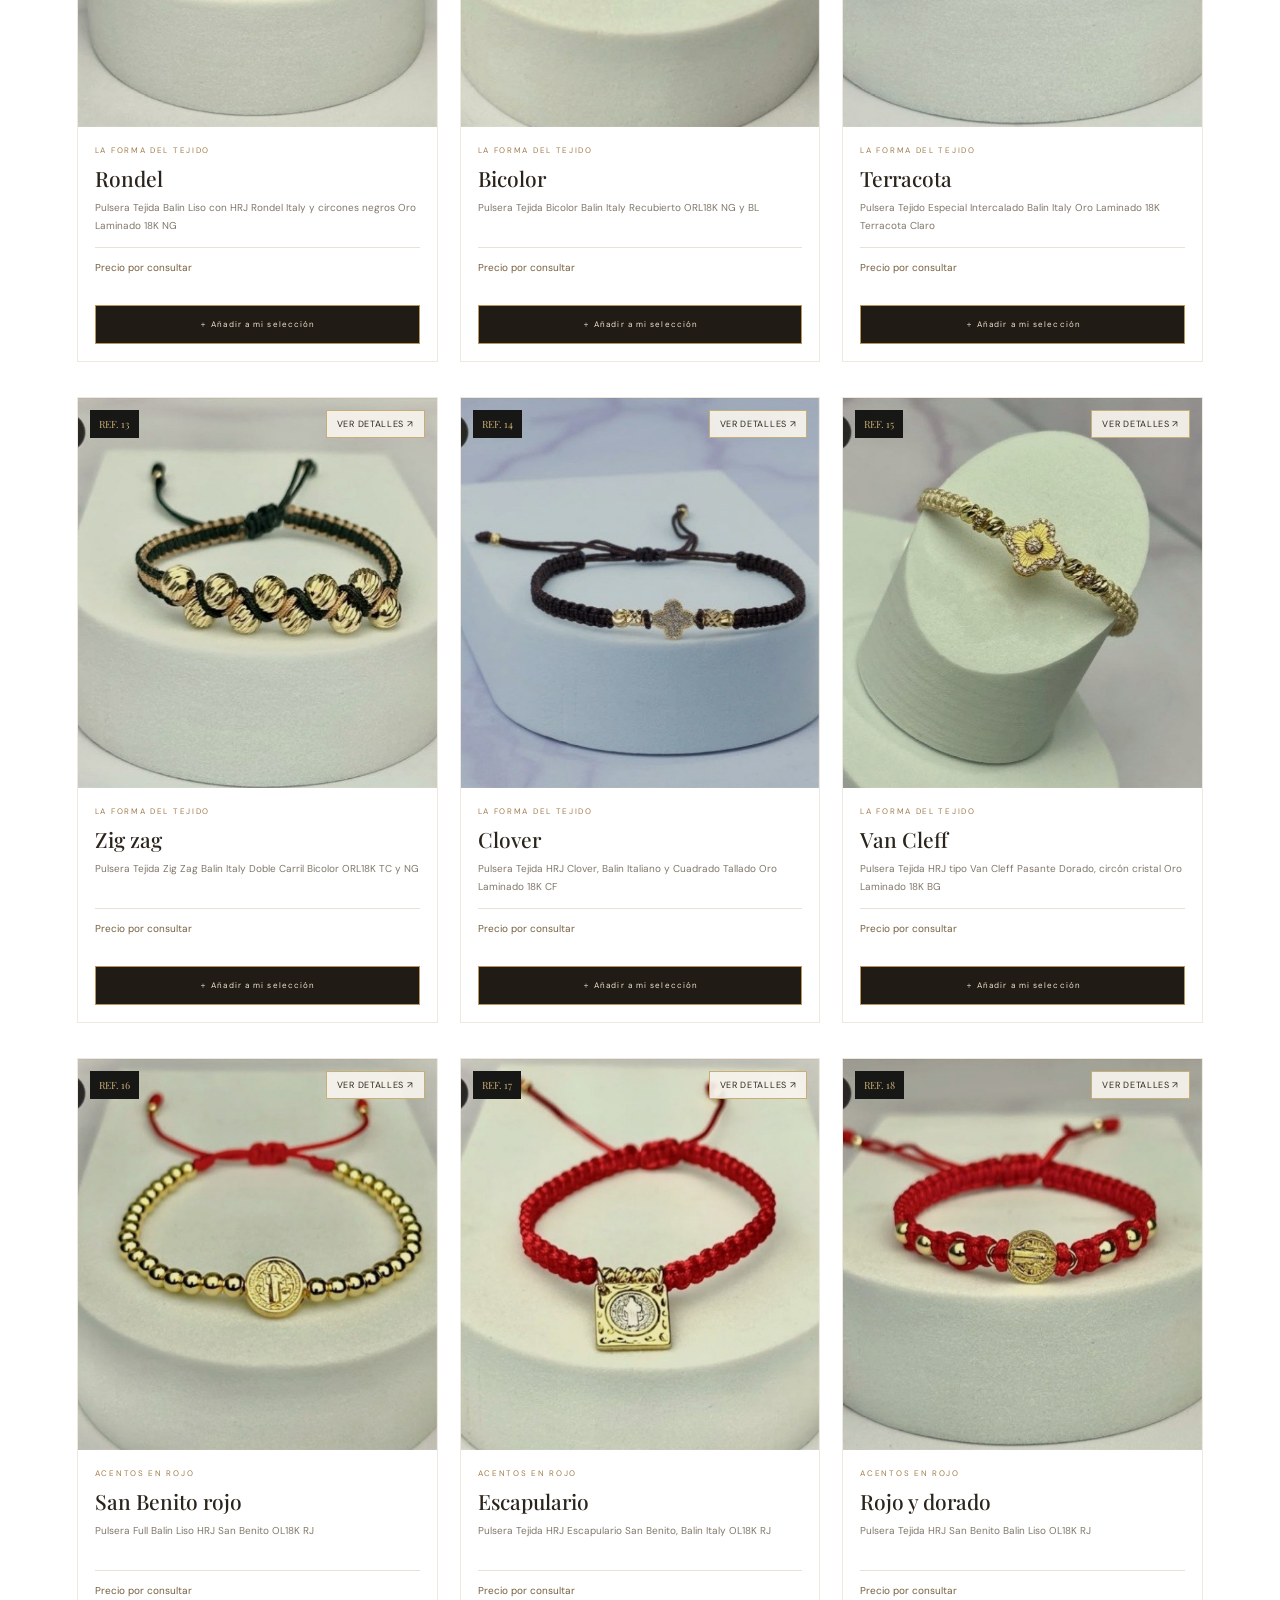
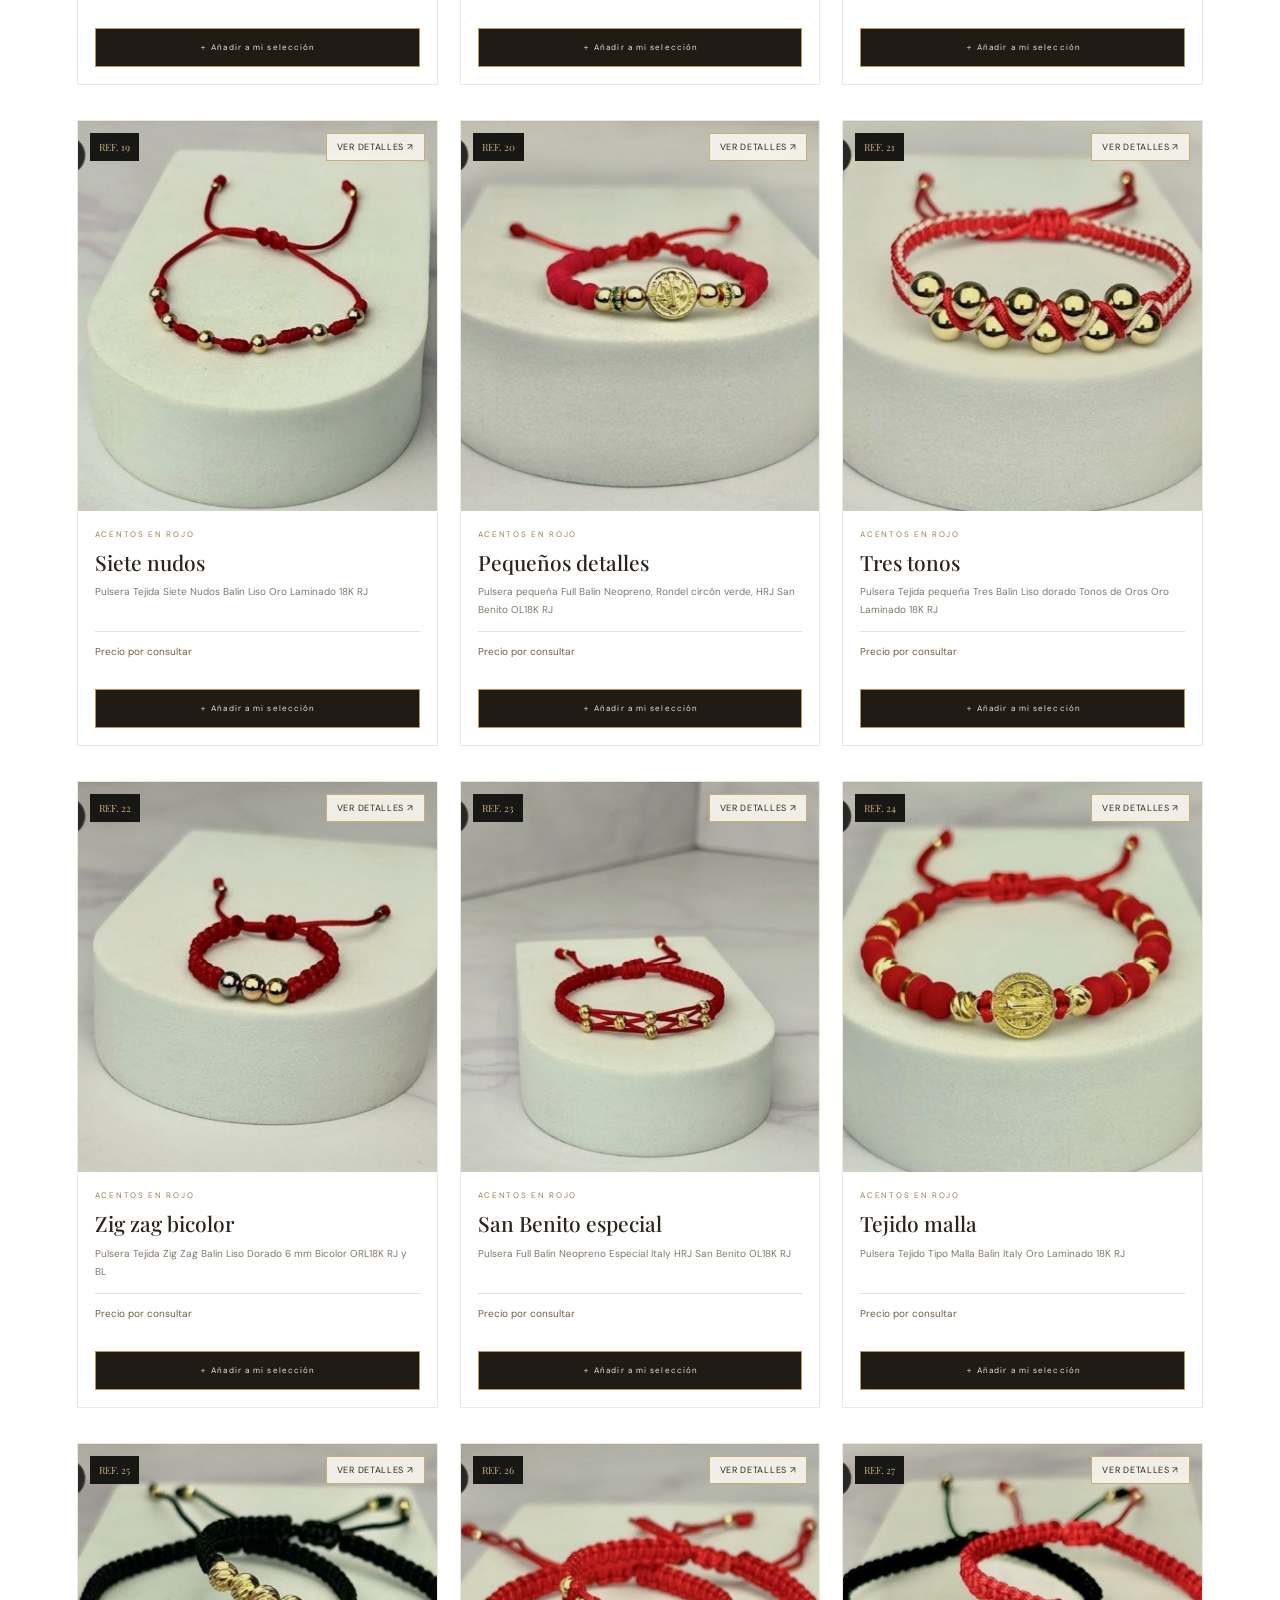
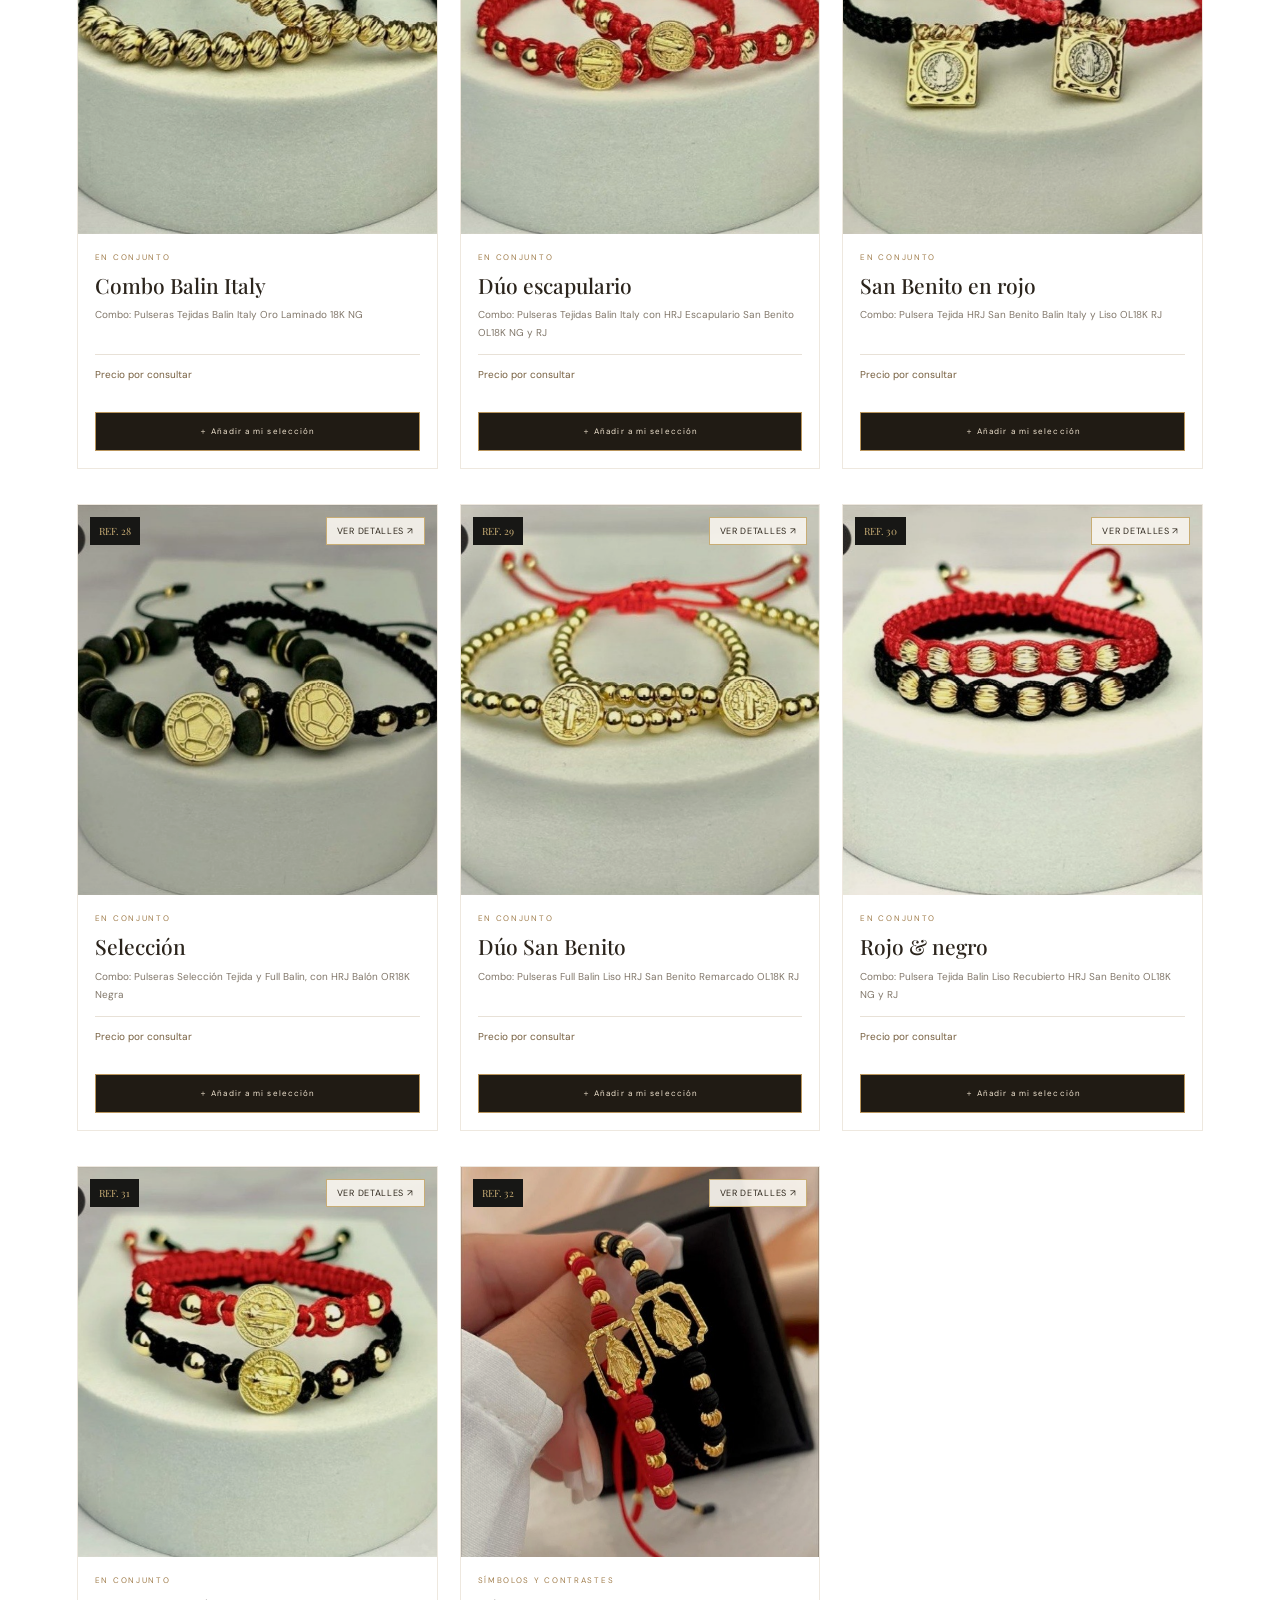
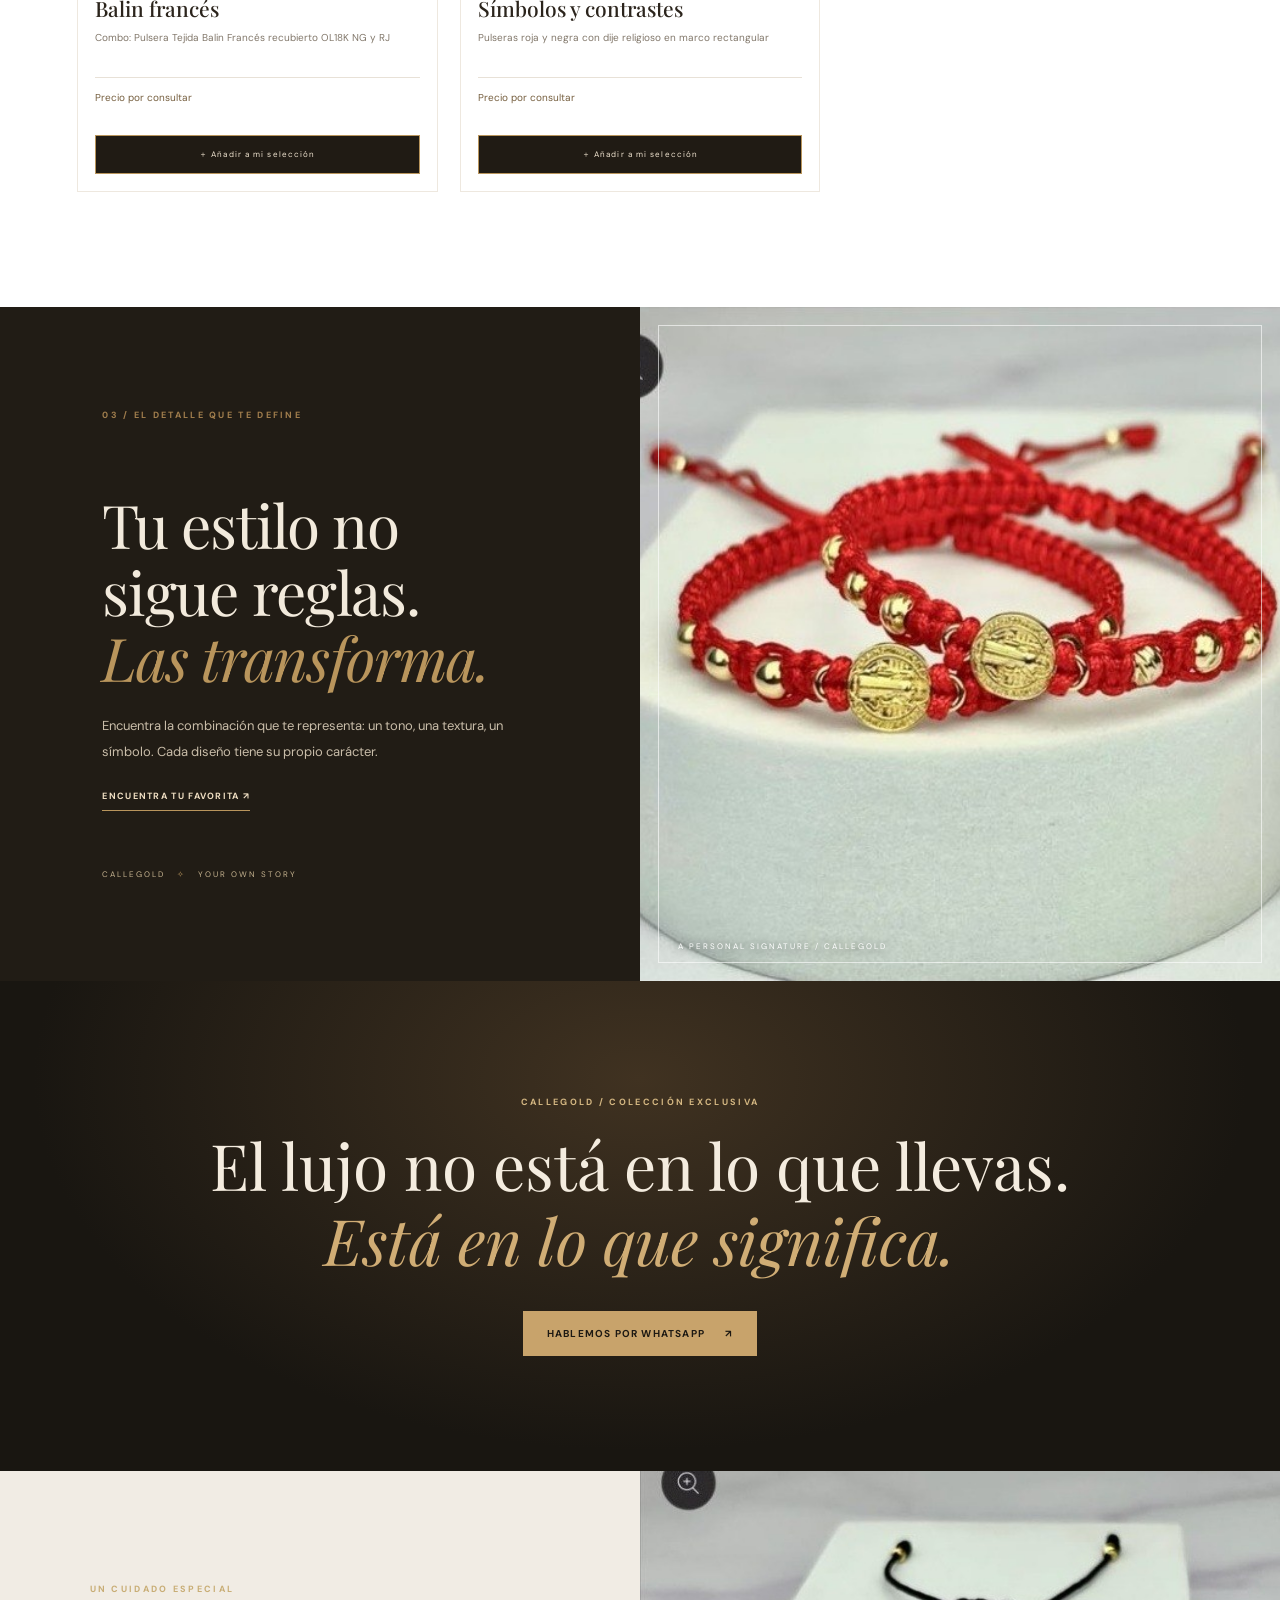
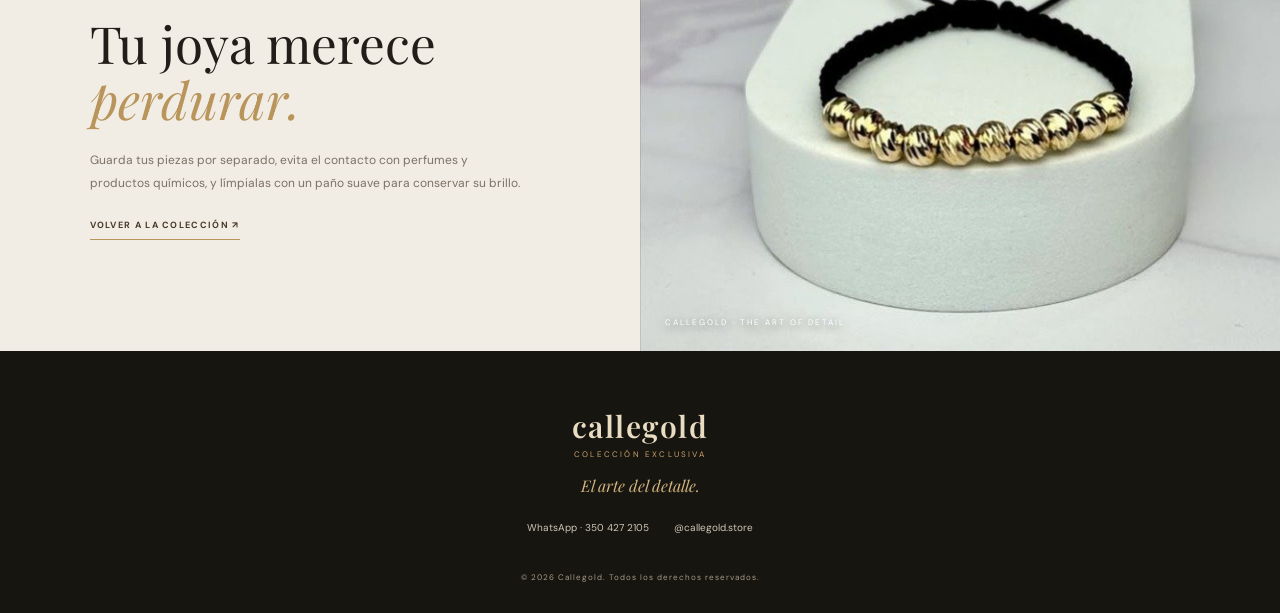
==== commit 40c224c8: "Point Our Essence section to uploaded optimized editorial video" ====
--- a/index.html
+++ b/index.html
@@ -40,7 +40,7 @@
 <section class="editorial editorial-first">
   <div class="editorial-image cinematic-media editorial-video-panel">
     <video class="editorial-section-video" autoplay muted loop playsinline preload="auto" poster="assets/products/ref-14.jpeg" aria-label="Video editorial de joyería Callegold">
-      <source src="assets/videos/callegold-editorial.mp4" type="video/mp4">
+      <source src="assets/videos/callegold-editorial-web%20(1).mp4" type="video/mp4">
     </video>
     <span class="editorial-caption">THE ART OF DETAIL / CALLEGOLD</span>
   </div>
--- a/css/styles.css
+++ b/css/styles.css
@@ -259,3 +259,10 @@
 .editorial-video-panel:after{z-index:2!important}
 .editorial-video-panel:before{z-index:3!important}
 .editorial-video-frame>.editorial-background-video{position:absolute!important;inset:0!important;width:100%!important;height:100%!important;object-fit:cover!important;display:block!important;z-index:1!important}
+
+/* Nuestra esencia: el MP4 reemplaza la fotografía, el texto sigue intacto */
+.editorial.editorial-first .editorial-video-panel{position:relative!important;min-height:500px!important;overflow:hidden!important;background:#171614!important;isolation:isolate!important}
+.editorial.editorial-first .editorial-video-panel video.editorial-section-video{position:absolute!important;inset:0!important;width:100%!important;height:100%!important;min-height:100%!important;object-fit:cover!important;display:block!important;z-index:1!important;opacity:1!important;visibility:visible!important}
+.editorial.editorial-first .editorial-video-panel:after{z-index:2!important;pointer-events:none!important}
+.editorial.editorial-first .editorial-video-panel .editorial-caption{position:absolute!important;z-index:3!important;left:28px;bottom:24px}
+@media(max-width:760px){.editorial.editorial-first .editorial-video-panel{min-height:0!important;aspect-ratio:4/3}}
